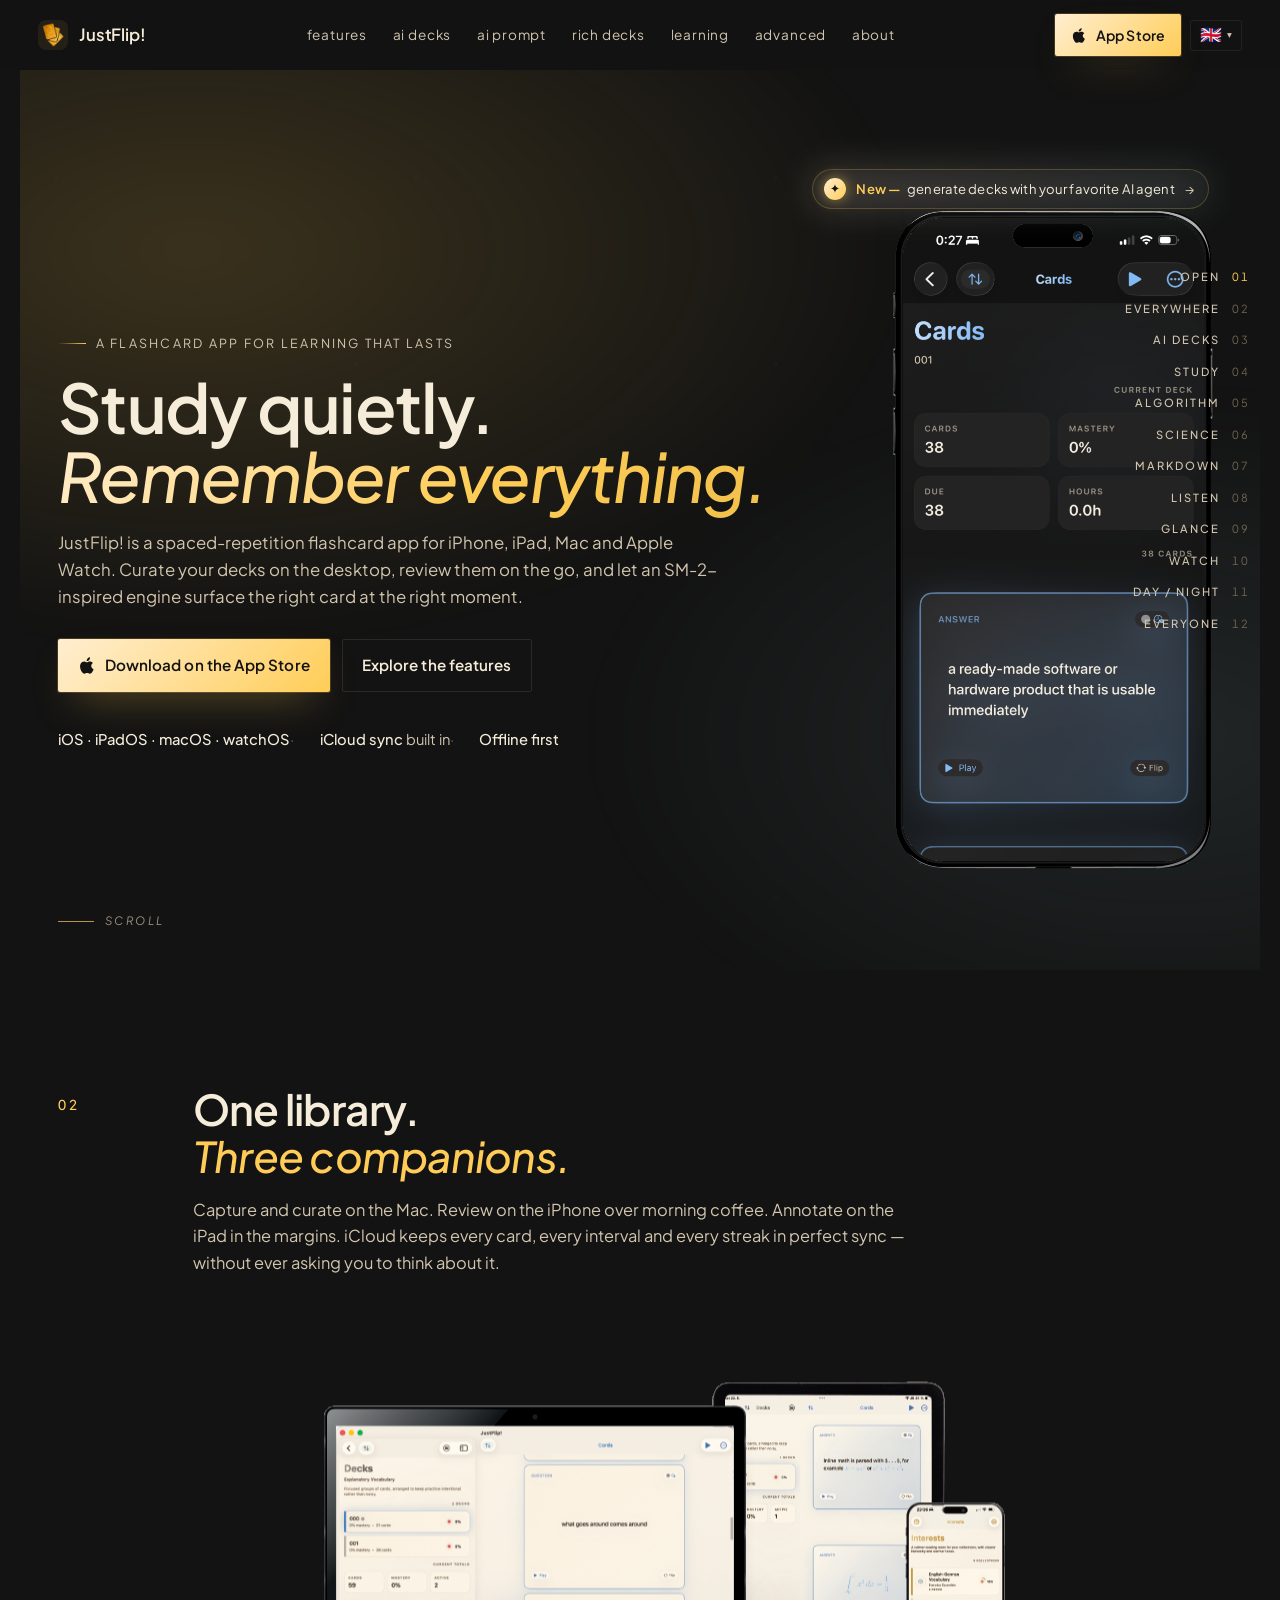
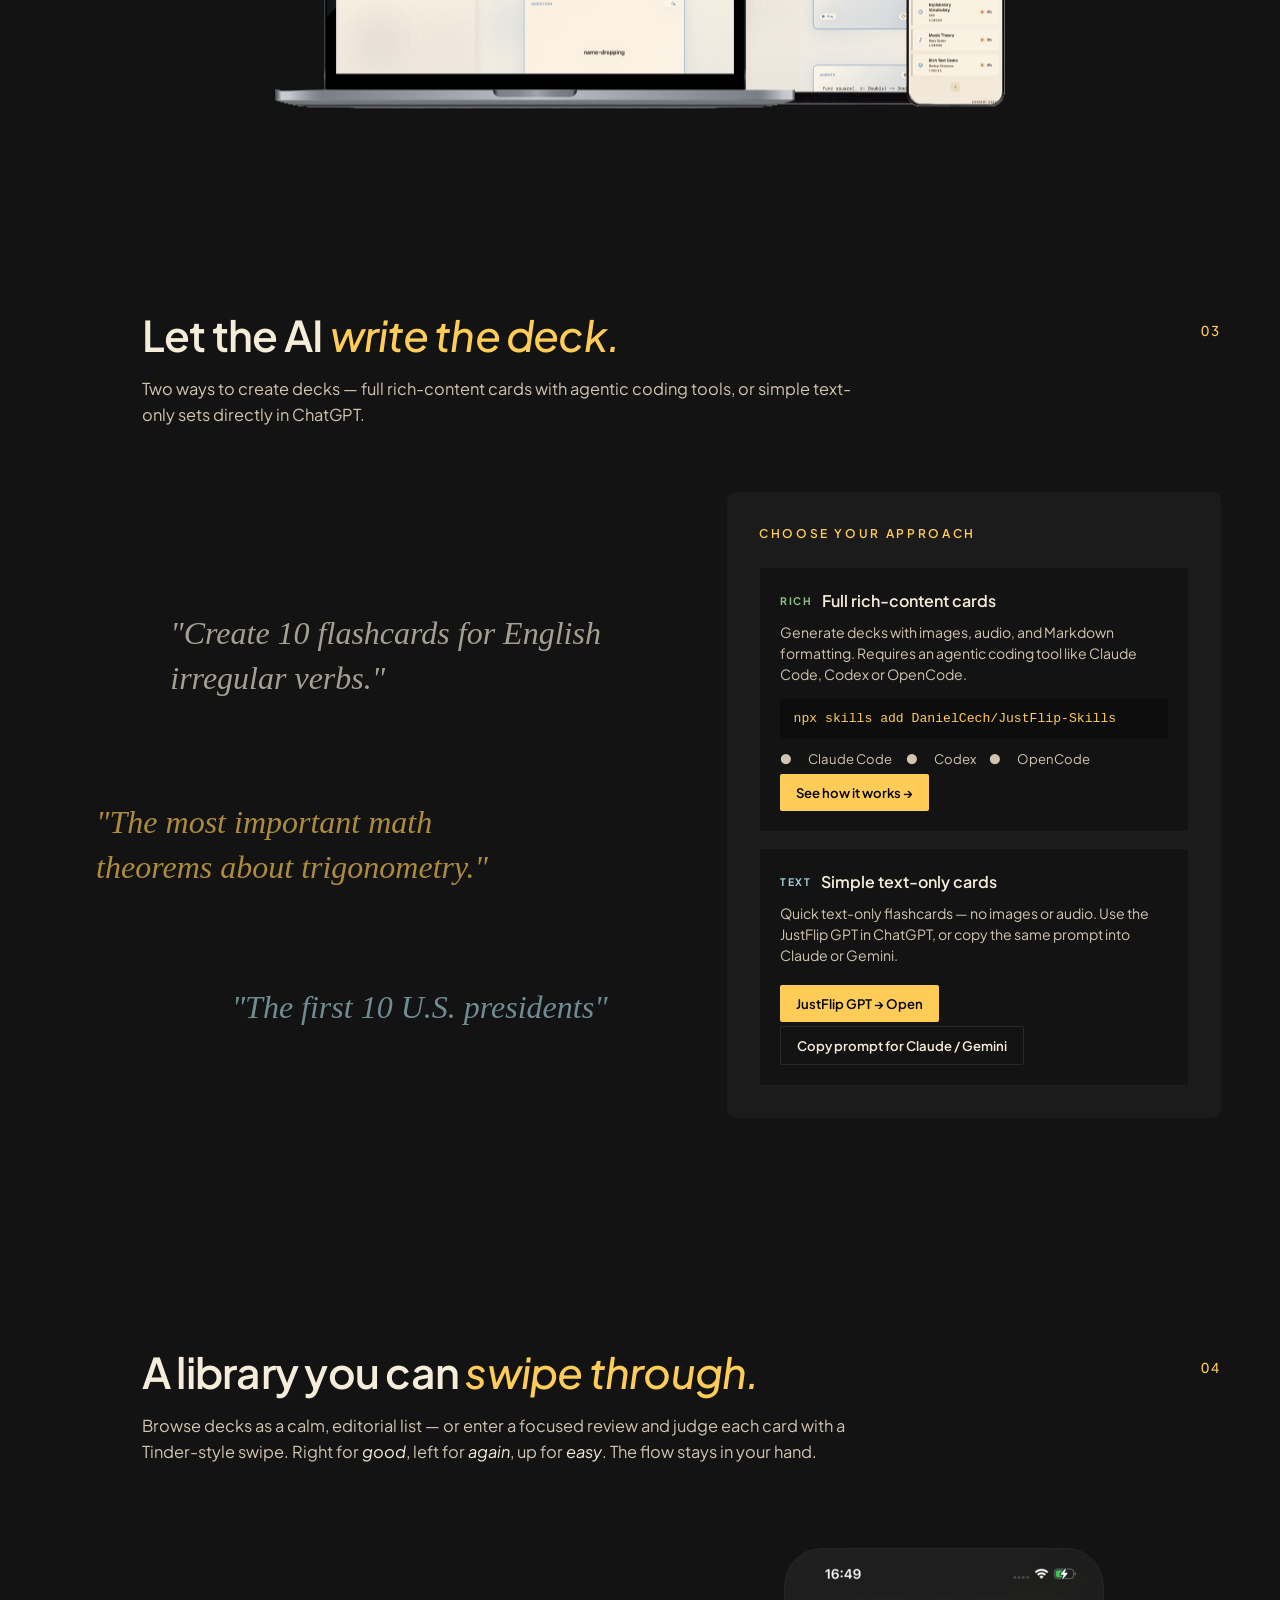
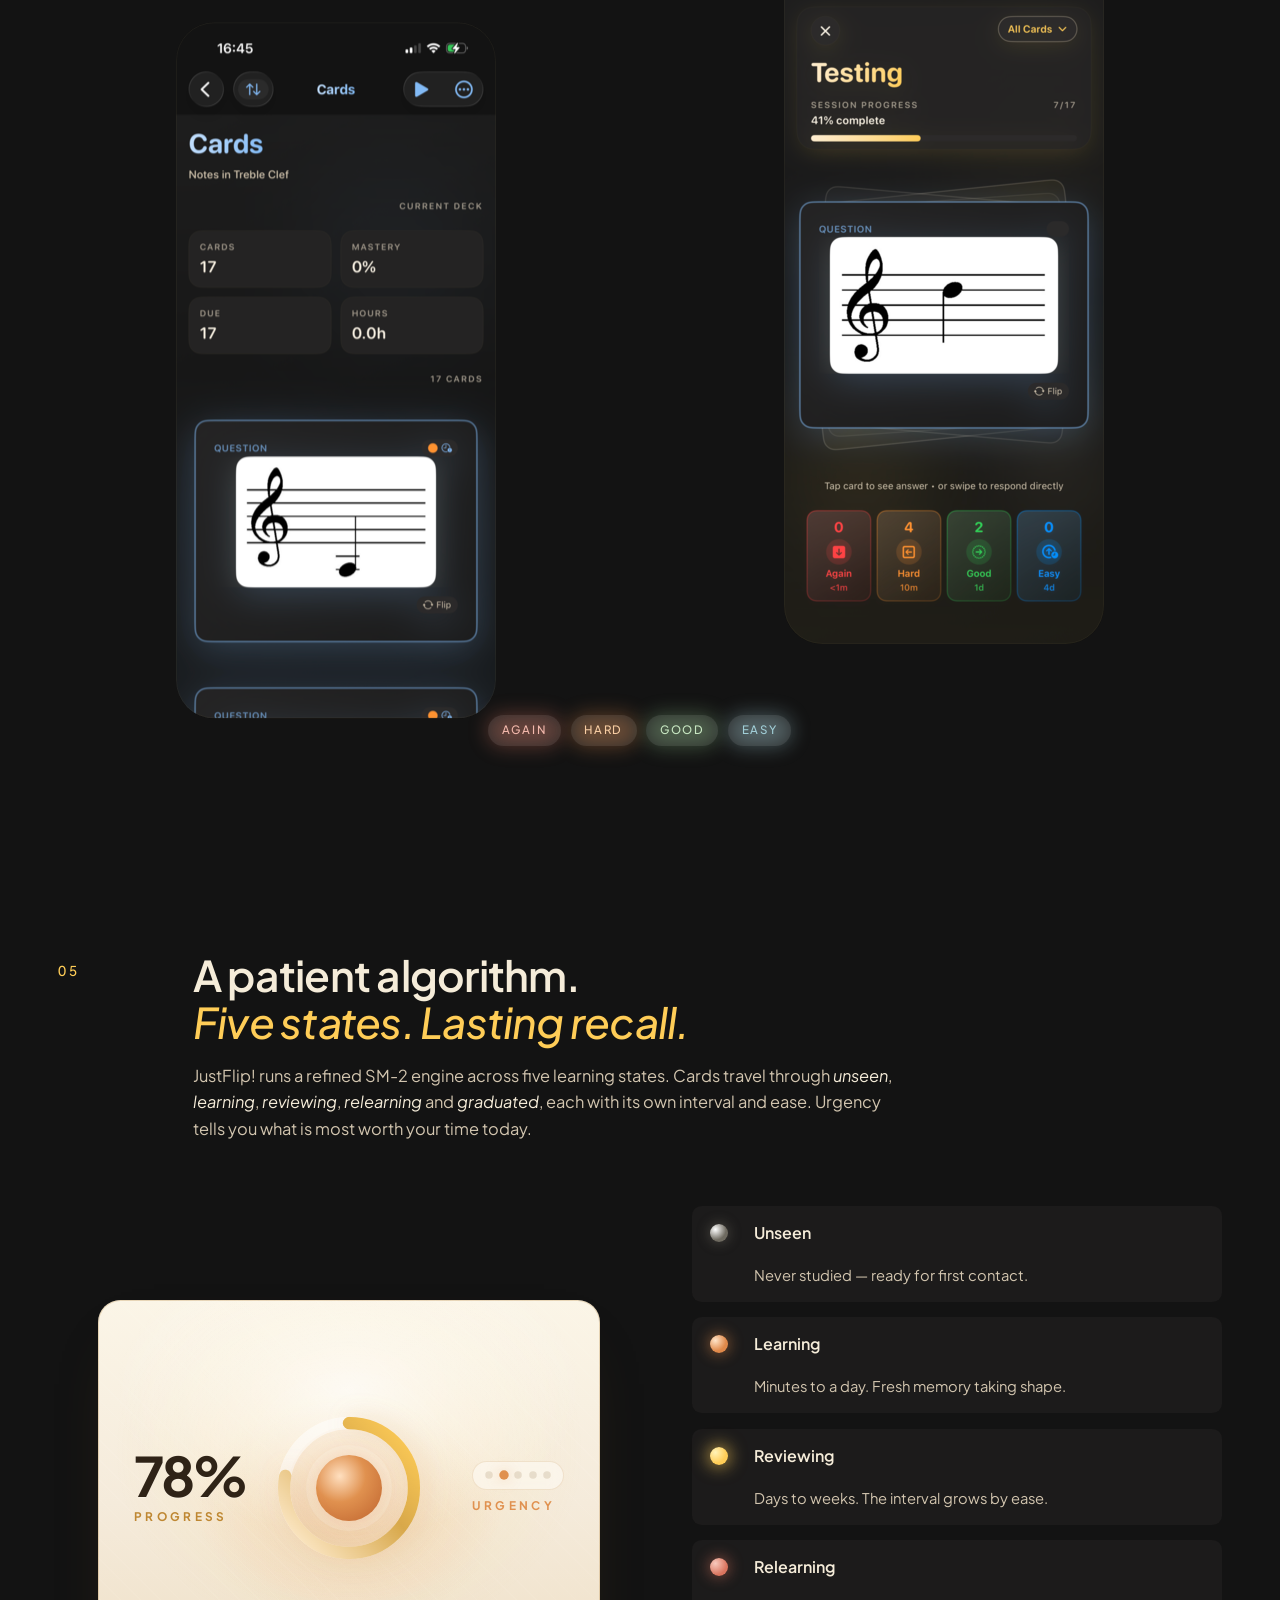
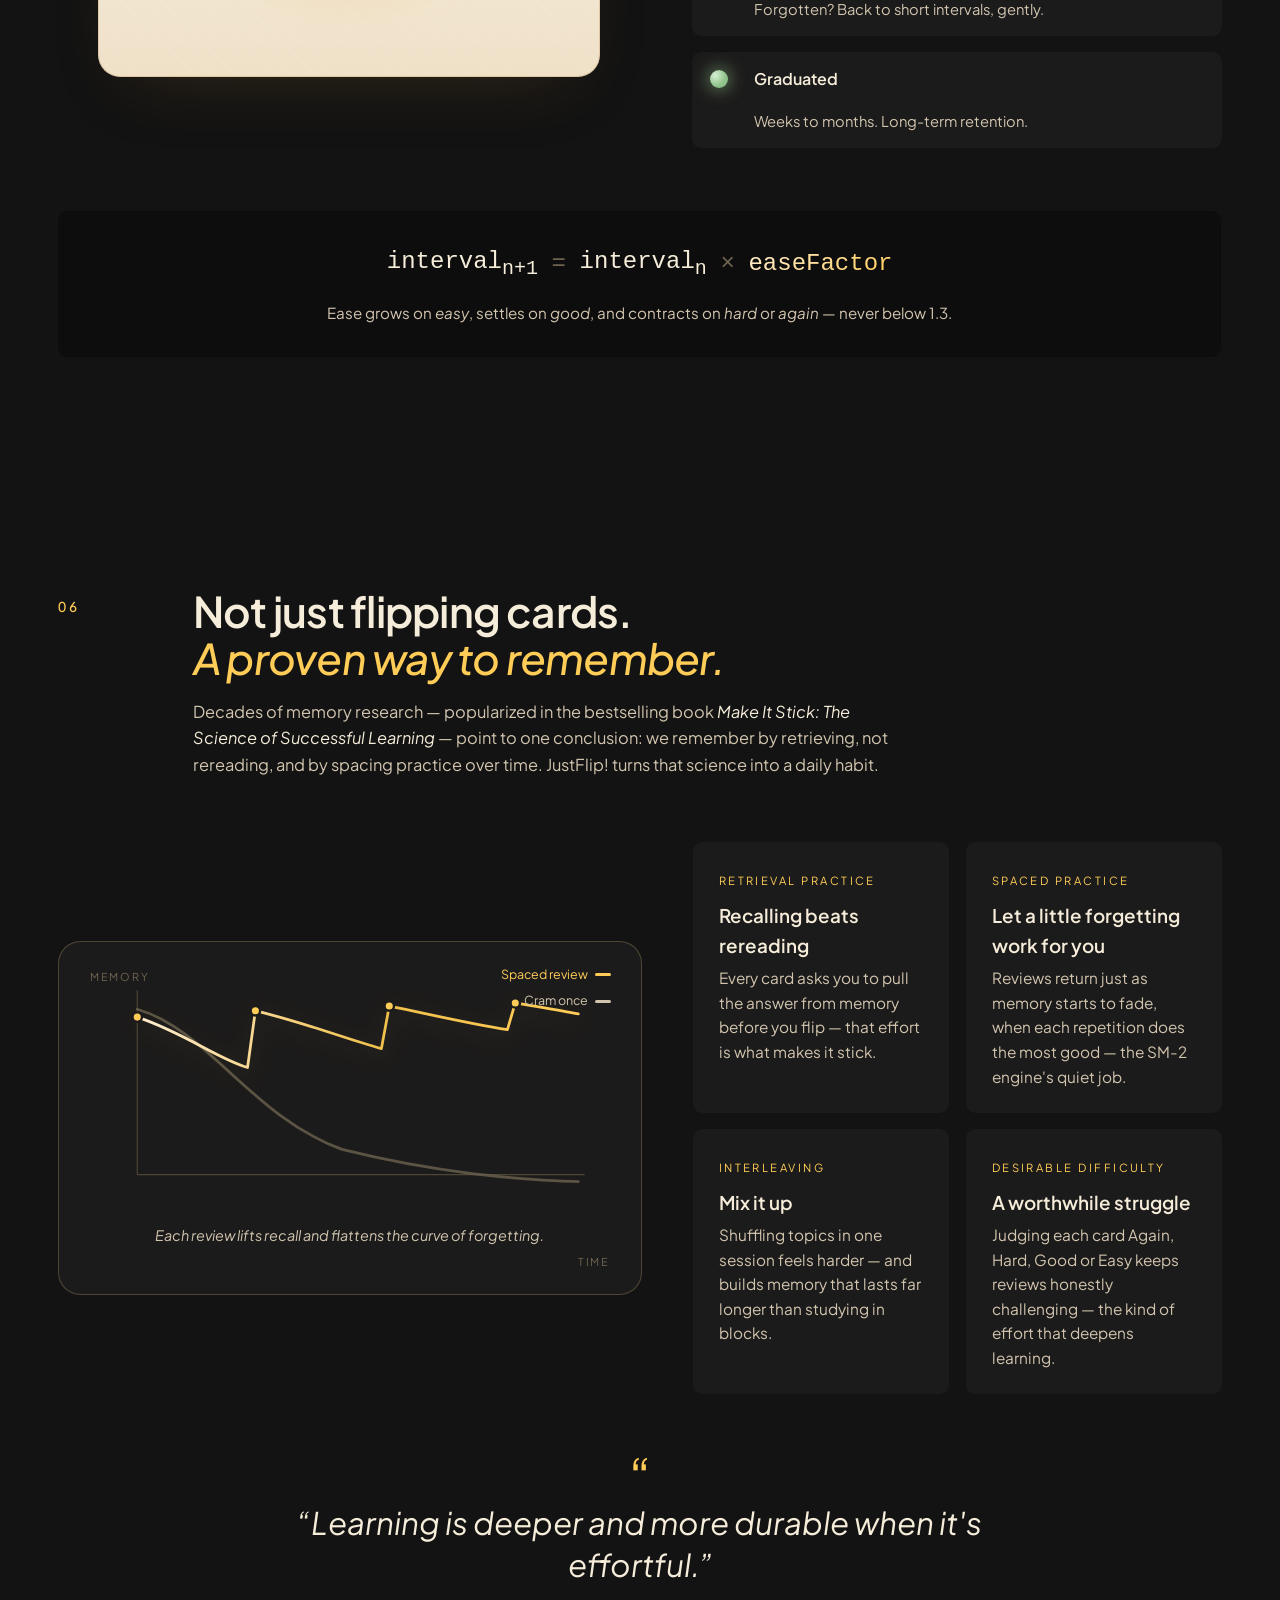
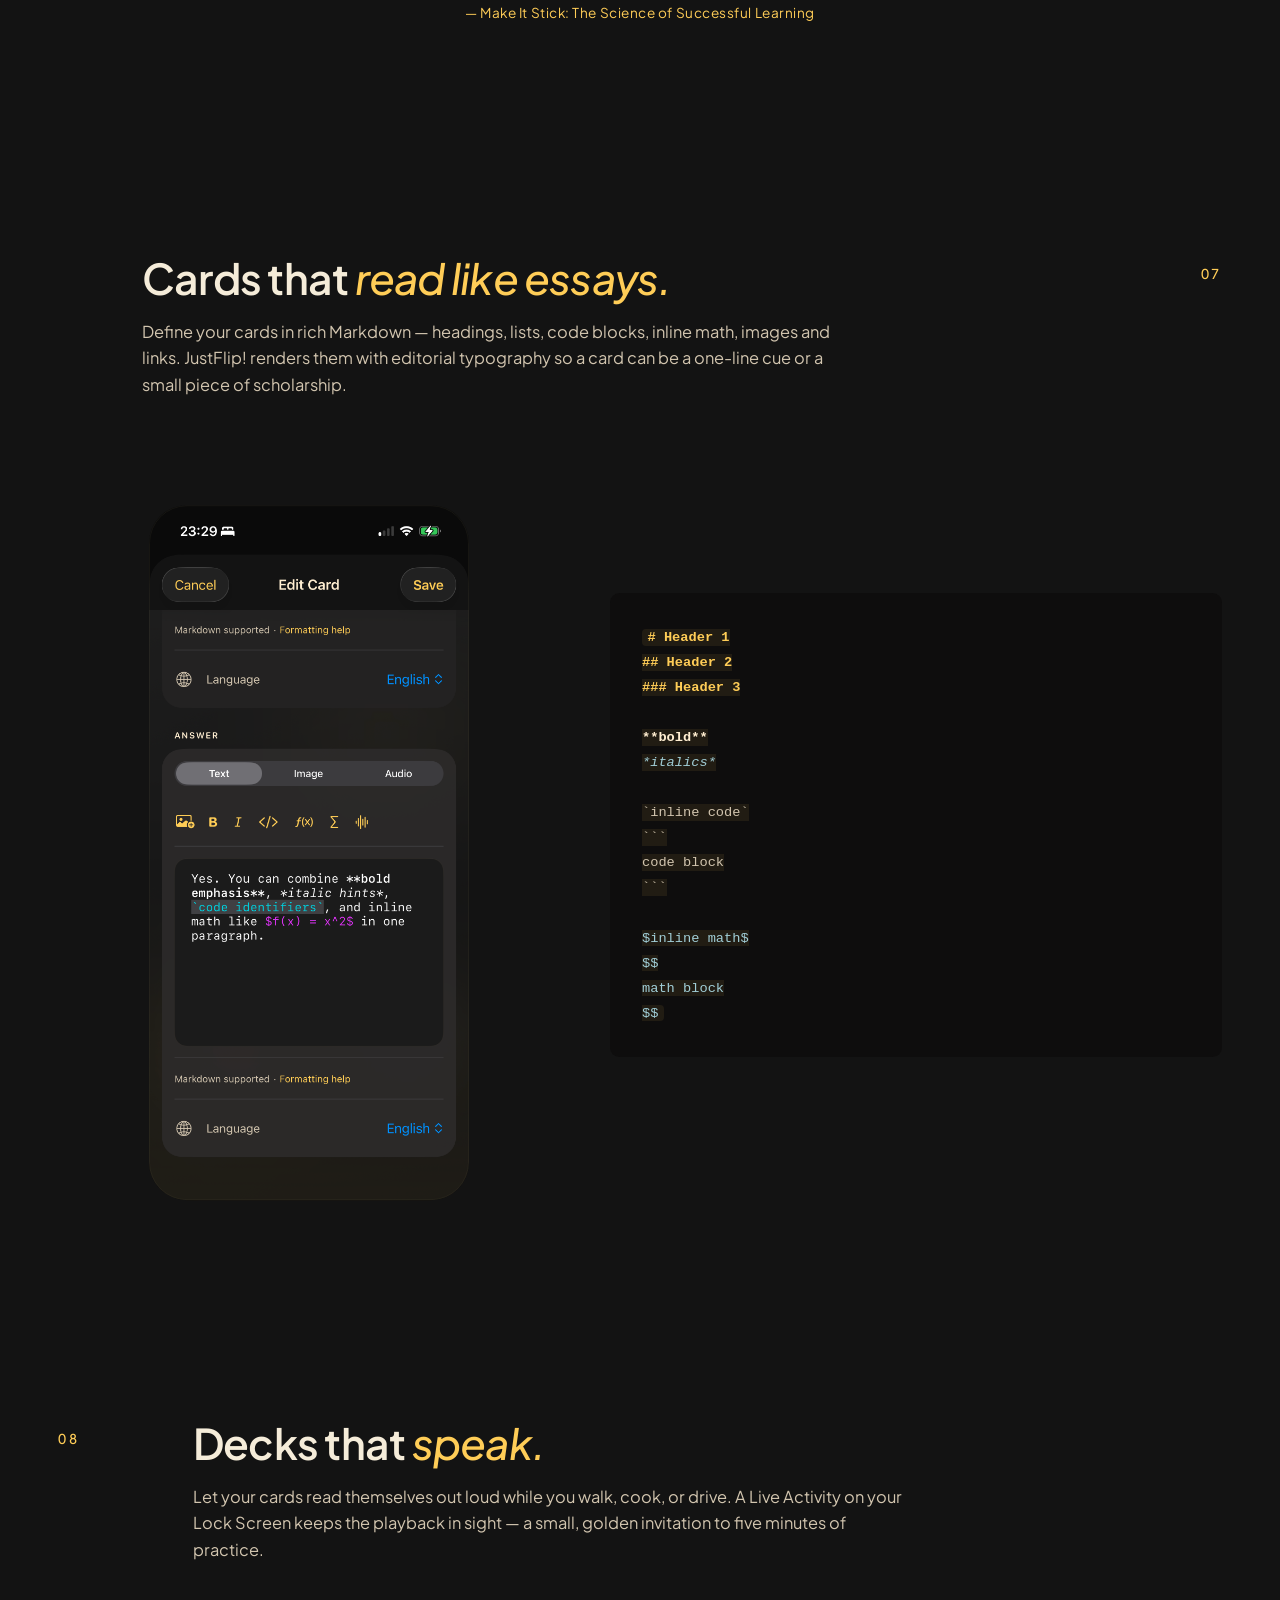
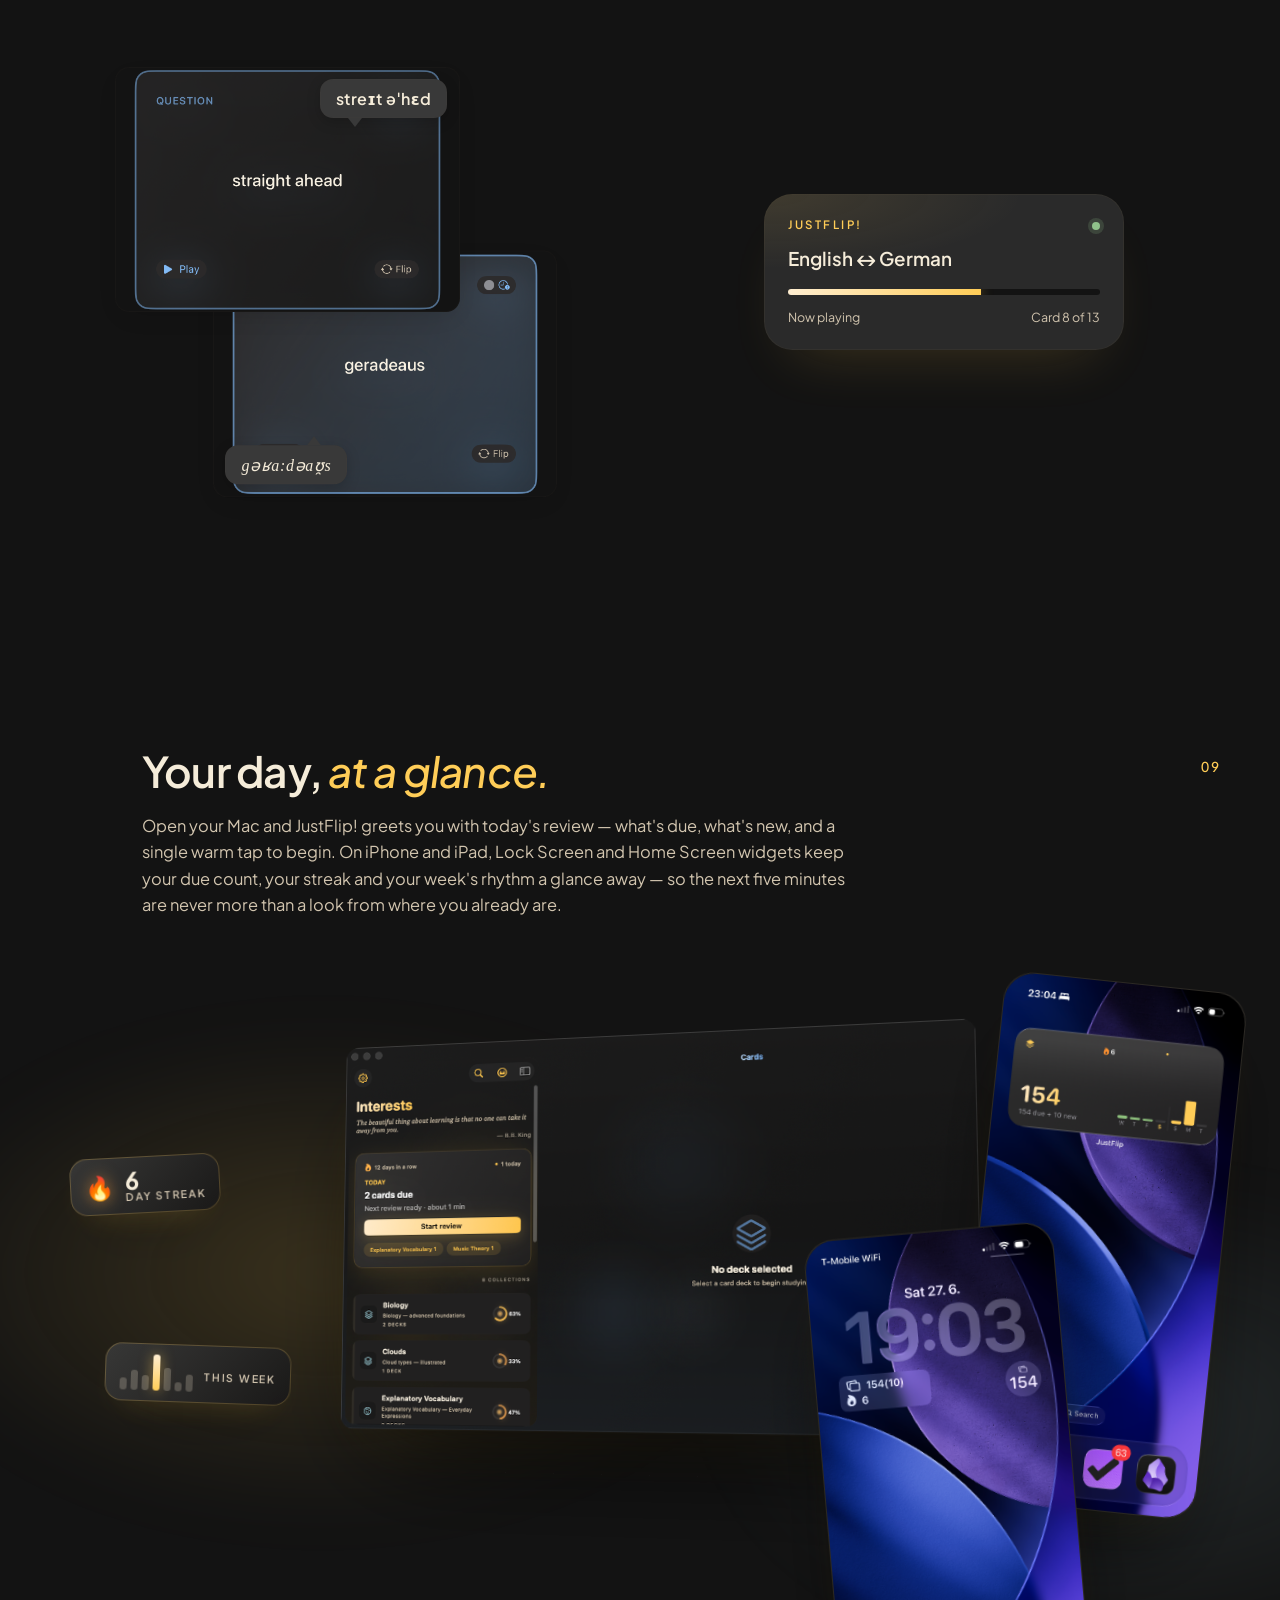
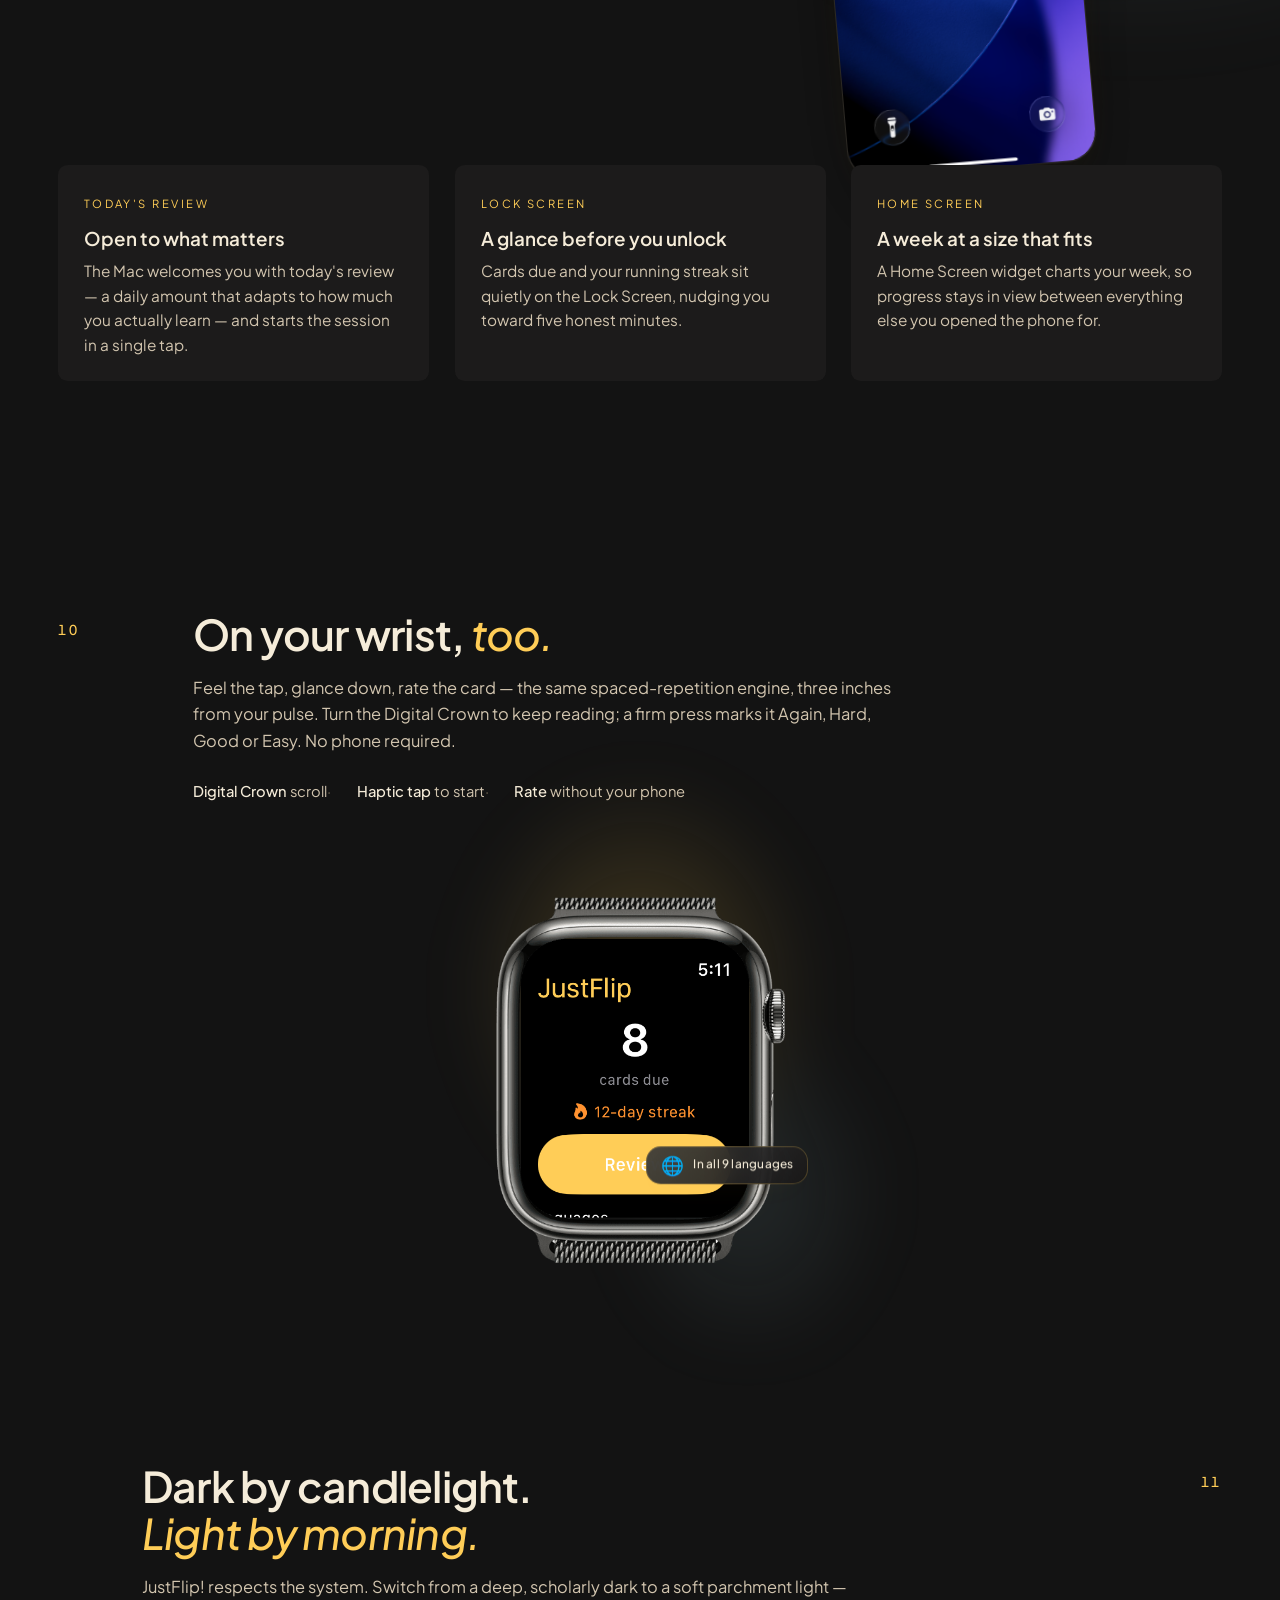
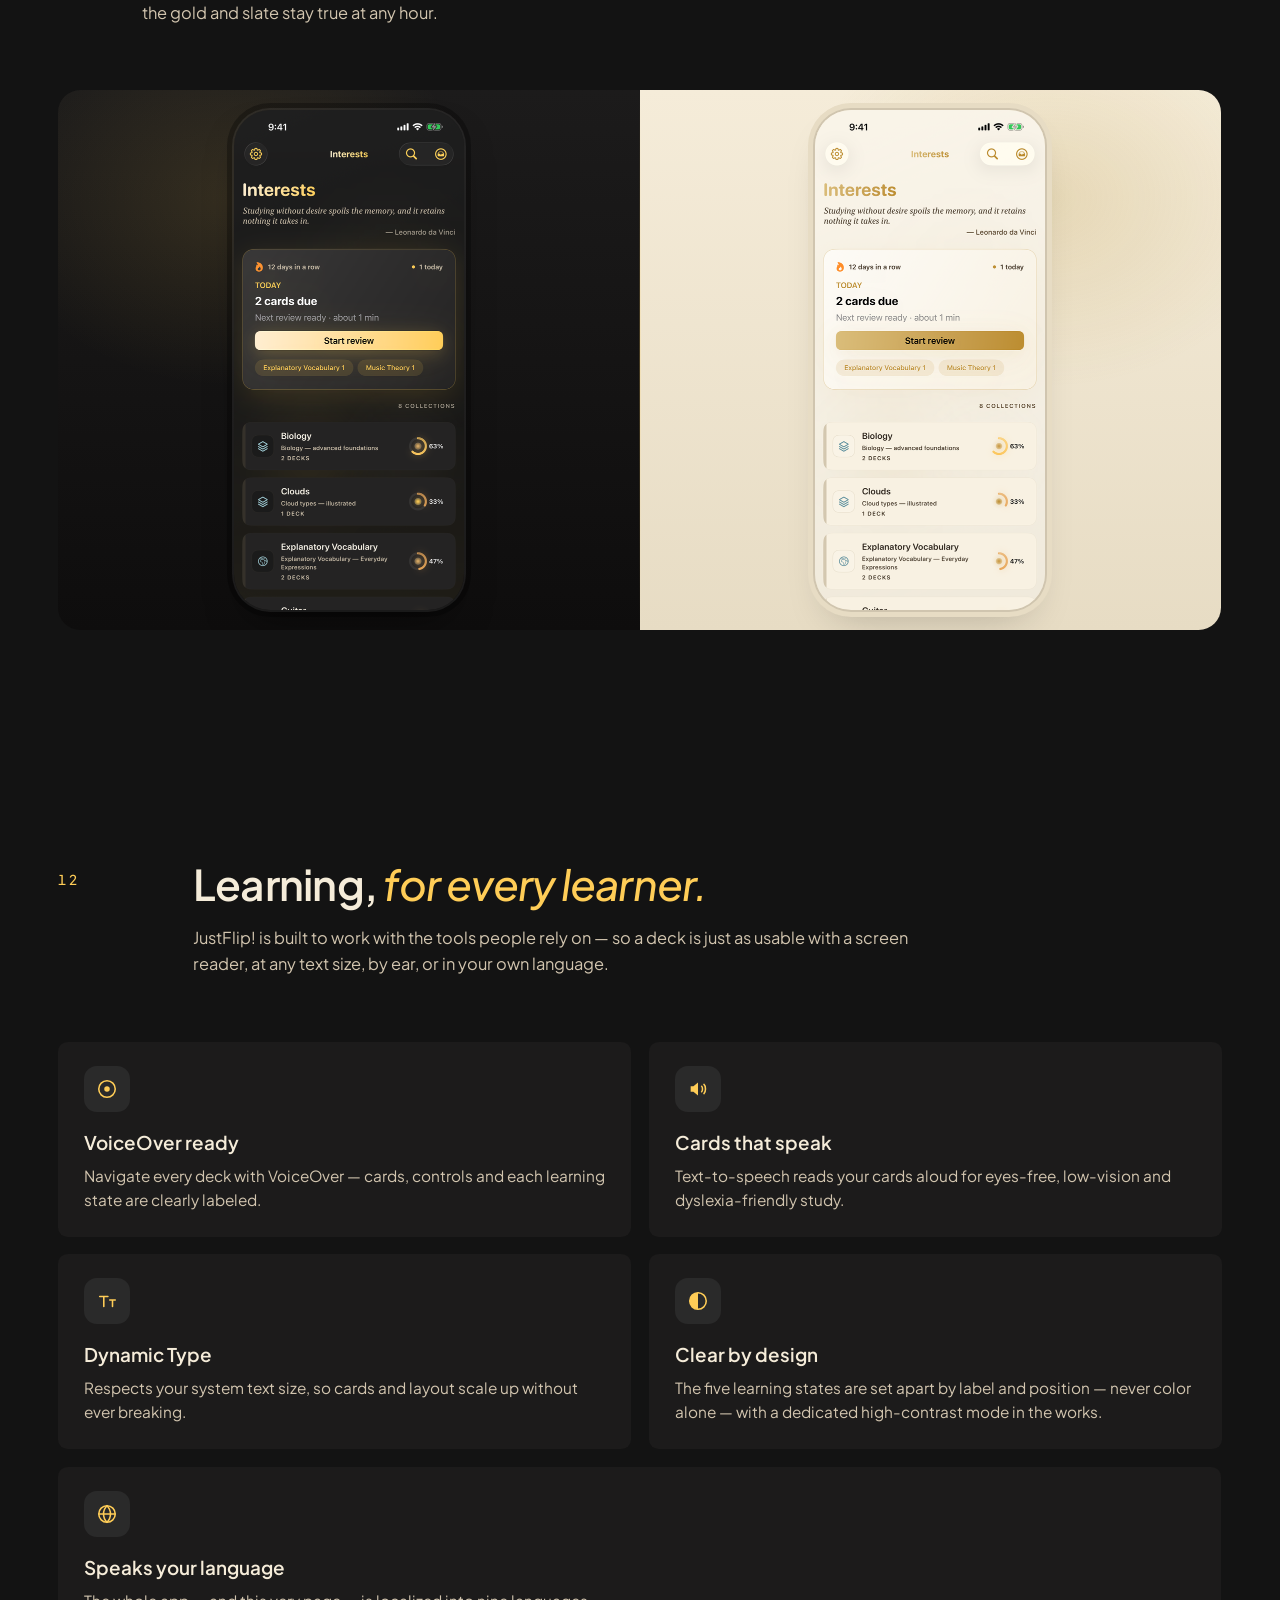
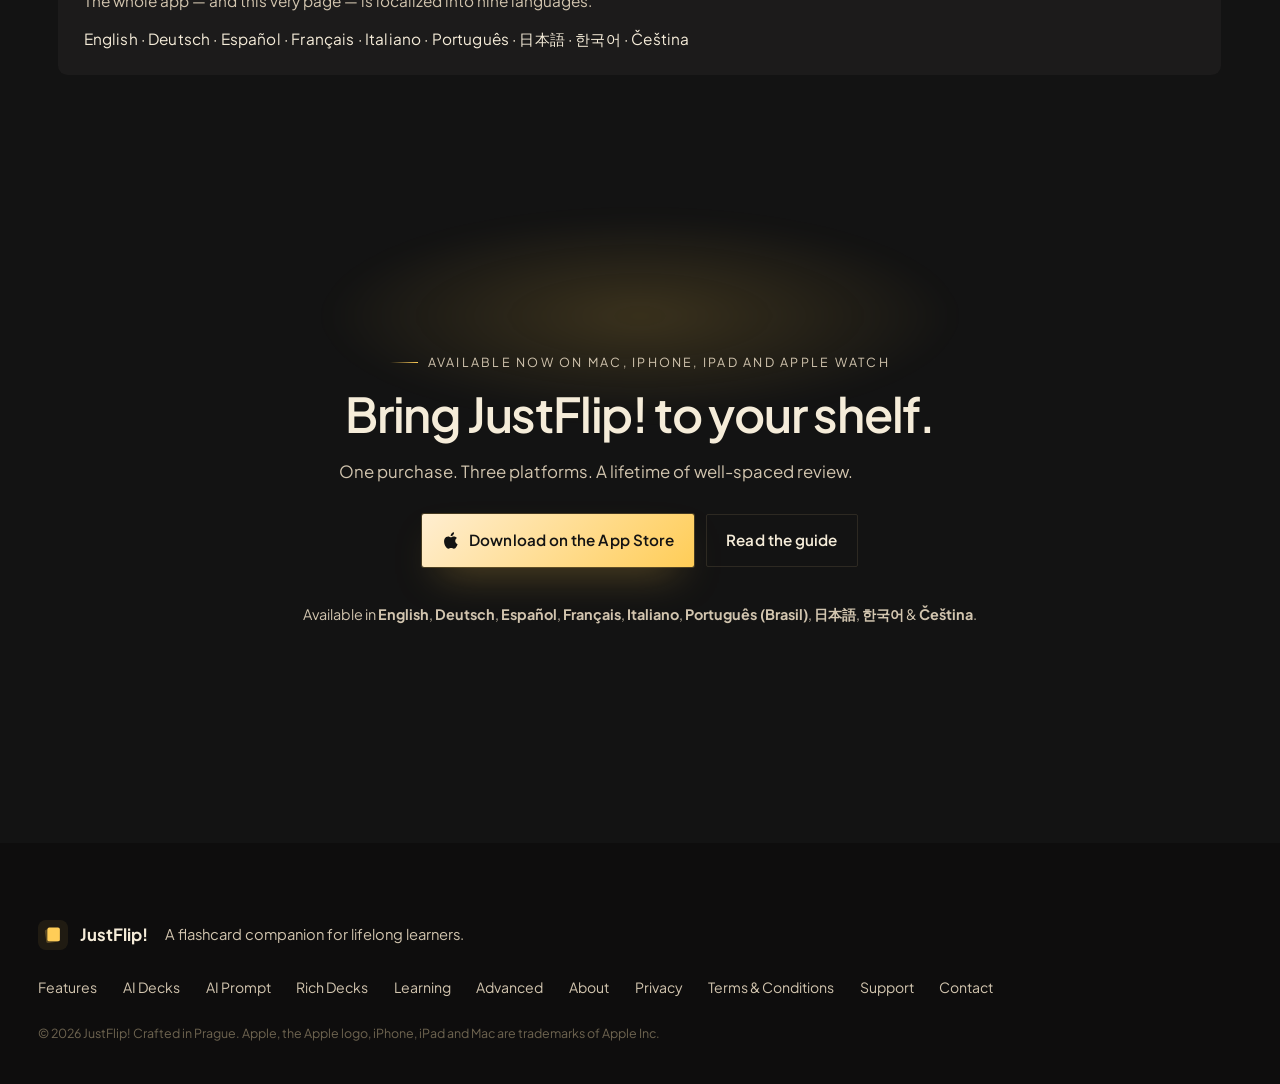
==== index.html @ 79e5a209 "feat: web updates" ====
<!doctype html>
<html lang="en">
<head>
  <meta name="google-site-verification" content="StFJ-_rwSXfxbgwo-p9DbzjoK7FM-88Bj7vZm-XTdhw" />
  <meta charset="utf-8" />
  <meta name="viewport" content="width=device-width, initial-scale=1, viewport-fit=cover" />
  <meta name="theme-color" content="#131313" />

  <link rel="icon" type="image/svg+xml" href="/favicon.svg">
  <link rel="icon" type="image/png" sizes="96x96" href="/favicon-96x96.png">
  <link rel="icon" type="image/x-icon" href="/favicon.ico">
  <link rel="apple-touch-icon" href="/apple-touch-icon.png">
  <link rel="manifest" href="/site.webmanifest">

  <title data-i18n="meta.title">JustFlip! — Spaced-repetition flashcards. Study quietly.</title>
  <meta name="description" content="JustFlip! is a flashcard learning app for iPhone, iPad and Mac. Spaced repetition, Tinder-style review, rich markdown cards and spoken decks with a Lock Screen Live Activity — synced across every device through iCloud." data-i18n-attr="content" data-i18n-content="meta.description" />

  <link rel="preconnect" href="https://fonts.googleapis.com">
  <link rel="preconnect" href="https://fonts.gstatic.com" crossorigin>
  <link href="https://fonts.googleapis.com/css2?family=Plus+Jakarta+Sans:ital,wght@0,300;0,400;0,500;0,600;0,700;1,400&display=swap" rel="stylesheet">

  <link rel="stylesheet" href="css/styles.css" />
</head>
<body>

  <!-- Sticky header / nav -->
  <header class="nav" id="nav">
    <a class="nav__brand" href="#top" aria-label="JustFlip! — home">
      <span class="nav__mark" aria-hidden="true">
        <img src="images/Icon.png" alt="" width="26" height="26">
      </span>
      <span class="nav__name">JustFlip!</span>
    </a>

    <nav class="nav__links" aria-label="Primary">
      <a href="#devices" data-i18n="nav.features">Features</a>
      <a href="#ai" data-i18n="nav.aiDecks">AI Decks</a>
      <a href="ai-prompt.html" data-i18n="nav.aiPrompt">AI Prompt</a>
      <a href="ai-skill.html" data-i18n="nav.richDecks">Rich Decks</a>
      <a href="learning.html" data-i18n="nav.learning">Learning</a>
      <a href="advanced.html" data-i18n="nav.advanced">Advanced</a>
      <a href="about.html" data-i18n="nav.about">About</a>
    </nav>

    <div class="nav__actions">
      <a class="btn btn--primary nav__cta" href="https://apps.apple.com/cz/app/justflip-flashcards-learning/id6770141421?mt=12" target="_blank" rel="noopener" aria-label="App Store" data-i18n-attr="aria-label" data-i18n-aria-label="nav.appStore">
        <svg viewBox="0 0 24 24" width="16" height="16" aria-hidden="true"><path fill="currentColor" d="M17.6 13.3c0-2.7 2.2-4 2.3-4-1.3-1.8-3.3-2.1-4-2.1-1.7-.2-3.3 1-4.1 1-.9 0-2.2-1-3.6-1-1.8 0-3.6 1.1-4.5 2.7-1.9 3.4-.5 8.4 1.4 11.1.9 1.3 2 2.8 3.5 2.7 1.4-.1 1.9-.9 3.6-.9s2.1.9 3.6.9c1.5 0 2.5-1.3 3.4-2.7.7-1 1.3-2.2 1.6-3.4-1.5-.6-3.2-2.3-3.2-4.3zM14.9 5.2c.8-.9 1.3-2.2 1.1-3.5-1.1.1-2.4.7-3.2 1.6-.7.8-1.4 2.1-1.2 3.4 1.2.1 2.5-.6 3.3-1.5z"/></svg>
        <span data-i18n="nav.appStore">App Store</span>
      </a>
    </div>
  </header>

  <!-- Section indicator rail -->
  <aside class="rail" aria-hidden="true">
    <ol>
      <li data-target="hero"><em data-i18n="rail.open">Open</em><span>01</span></li>
      <li data-target="devices"><em data-i18n="rail.everywhere">Everywhere</em><span>02</span></li>
      <li data-target="ai"><em data-i18n="rail.aiDecks">AI Decks</em><span>03</span></li>
      <li data-target="study"><em data-i18n="rail.study">Study</em><span>04</span></li>
      <li data-target="algorithm"><em data-i18n="rail.algorithm">Algorithm</em><span>05</span></li>
      <li data-target="science"><em data-i18n="rail.science">Science</em><span>06</span></li>
      <li data-target="markdown"><em data-i18n="rail.markdown">Markdown</em><span>07</span></li>
      <li data-target="audio"><em data-i18n="rail.listen">Listen</em><span>08</span></li>
      <li data-target="glance"><em data-i18n="rail.glance">Glance</em><span>09</span></li>
      <li data-target="watch"><em data-i18n="rail.watch">Watch</em><span>10</span></li>
      <li data-target="theme"><em data-i18n="rail.dayNight">Day / Night</em><span>11</span></li>
      <li data-target="access"><em data-i18n="rail.access">Everyone</em><span>12</span></li>
    </ol>
  </aside>

  <main id="top">

    <!-- Hero -->
    <section class="hero" id="hero" data-section>
      <div class="hero__bg" aria-hidden="true">
        <div class="hero__beam"></div>
        <div class="hero__grain"></div>
      </div>

      <div class="hero__inner">
        <p class="eyebrow" data-i18n="hero.eyebrow">A flashcard app for learning that lasts</p>
        <h1 class="display" data-i18n="hero.title">
          Study quietly.<br/>
          <em>Remember everything.</em>
        </h1>
        <p class="lede" data-i18n="hero.lede">
          JustFlip! is a spaced-repetition flashcard app for iPhone, iPad, Mac and Apple Watch.
          Curate your decks on the desktop, review them on the go, and let an
          SM-2-inspired engine surface the right card at the right moment.
        </p>

        <div class="hero__actions">
          <a class="btn btn--primary" href="https://apps.apple.com/cz/app/justflip-flashcards-learning/id6770141421?mt=12" target="_blank" rel="noopener">
            <svg viewBox="0 0 24 24" width="18" height="18" aria-hidden="true"><path fill="currentColor" d="M17.6 13.3c0-2.7 2.2-4 2.3-4-1.3-1.8-3.3-2.1-4-2.1-1.7-.2-3.3 1-4.1 1-.9 0-2.2-1-3.6-1-1.8 0-3.6 1.1-4.5 2.7-1.9 3.4-.5 8.4 1.4 11.1.9 1.3 2 2.8 3.5 2.7 1.4-.1 1.9-.9 3.6-.9s2.1.9 3.6.9c1.5 0 2.5-1.3 3.4-2.7.7-1 1.3-2.2 1.6-3.4-1.5-.6-3.2-2.3-3.2-4.3zM14.9 5.2c.8-.9 1.3-2.2 1.1-3.5-1.1.1-2.4.7-3.2 1.6-.7.8-1.4 2.1-1.2 3.4 1.2.1 2.5-.6 3.3-1.5z"/></svg>
            <span data-i18n="hero.downloadCta">Download on the App Store</span>
          </a>
          <a class="btn btn--ghost" href="#features" data-i18n="hero.exploreCta">Explore the features</a>
        </div>

        <ul class="hero__meta">
          <li data-i18n="hero.metaPlatforms"><strong>iOS · iPadOS · macOS · watchOS</strong></li>
          <li data-i18n="hero.metaSync"><strong>iCloud sync</strong> built in</li>
          <li data-i18n="hero.metaOffline"><strong>Offline first</strong></li>
        </ul>
      </div>
      <div class="hero__visual">
        <img src="images/phone.png" alt="JustFlip! app screenshot on iPhone">
      </div>

      <a class="float-pill" href="#ai" aria-label="Jump to AI deck generation" data-i18n-attr="aria-label" data-i18n-aria-label="ai.jumpAria">
        <span class="float-pill__spark" aria-hidden="true">✦</span>
        <span class="float-pill__text" data-i18n="hero.floatPillText">
          <em>New —</em> generate decks with your favorite AI agent
        </span>
        <span class="float-pill__arrow" aria-hidden="true">→</span>
      </a>

      <div class="hero__scroll" aria-hidden="true">
        <span></span>
        <em data-i18n="hero.scroll">Scroll</em>
      </div>
    </section>

    <!-- Devices -->
    <section class="section section--devices" id="devices" data-section>
      <header class="section__head">
        <span class="section__number">02</span>
        <div>
          <h2 class="headline" data-i18n="devices.title">One library.<br/><em>Three companions.</em></h2>
          <p class="kicker" data-i18n="devices.kicker">
            Capture and curate on the Mac. Review on the iPhone over morning coffee.
            Annotate on the iPad in the margins. iCloud keeps every card, every interval
            and every streak in perfect sync — without ever asking you to think about it.
          </p>
        </div>
      </header>

      <div class="devices">
        <img class="devices__stage" src="images/trio.png" alt="iPhone, iPad and Mac with synced decks" data-parallax="0.05">
      </div>
    </section>

    <!-- AI Flashcards Creation -->
    <section class="section section--ai" id="ai" data-section>
      <header class="section__head section__head--right">
        <span class="section__number">03</span>
        <div>
          <h2 class="headline" data-i18n="ai.title">Let the AI <em>write the deck.</em></h2>
          <p class="kicker" data-i18n="ai.kicker">
            Two ways to create decks — full rich-content cards with agentic coding
            tools, or simple text-only sets directly in ChatGPT.
          </p>
        </div>
      </header>

      <div class="ai">
        <div class="ai__quotes" role="img" data-i18n-attr="aria-label" data-i18n-aria-label="ai.terminalAria" aria-label="Terminal demo of generating a flashcard deck with an AI agent">
          <div class="ai__quote ai__quote--1" data-parallax="0.04">
            <span class="ai__quote-text" data-i18n="ai.quote1">"Create 10 flashcards for English irregular verbs."</span>
          </div>
          <div class="ai__quote ai__quote--2" data-parallax="-0.03">
            <span class="ai__quote-text" data-i18n="ai.quote2">"The most important math theorems about trigonometry."</span>
          </div>
          <div class="ai__quote ai__quote--3" data-parallax="0.05">
            <span class="ai__quote-text" data-i18n="ai.quote3">"The first 10 U.S. presidents"</span>
          </div>
        </div>

        <aside class="ai__panel">
          <h3 class="ai__panel-title" data-i18n="ai.panelTitle">Choose your approach</h3>
          <div class="ai__options">

            <div class="ai__option">
              <div class="ai__option-head">
                <span class="ai__option-badge" style="--c: #8fc28a">Rich</span>
                <h4 data-i18n="ai.richTitle">Full rich-content cards</h4>
              </div>
              <p data-i18n="ai.richDesc">
                Generate decks with images, audio, and Markdown formatting.
                Requires an agentic coding tool like Claude Code, Codex or OpenCode.
              </p>
              <div class="ai__option-code">npx skills add DanielCech/JustFlip-Skills</div>
              <div class="ai__option-tools">
                <span style="--c: #ffcd57">●</span> Claude Code
                <span style="--c: #a1ced7">●</span> Codex
                <span style="--c: #8fc28a">●</span> OpenCode
              </div>
              <a class="ai__option-link" href="ai-skill.html" data-i18n="ai.richGuideLabel">
                See how it works →
              </a>
            </div>

            <div class="ai__option ai__option--alt">
              <div class="ai__option-head">
                <span class="ai__option-badge" style="--c: #a1ced7">Text</span>
                <h4 data-i18n="ai.textTitle">Simple text-only cards</h4>
              </div>
              <p data-i18n="ai.textDesc">
                Quick text-only flashcards — no images or audio.
                Use the JustFlip GPT in ChatGPT, or copy the same prompt into Claude or Gemini.
              </p>
              <a class="ai__option-link"
                 href="https://chatgpt.com/share/6a1d5c7a-6de8-83eb-9ad0-21d6397b4e34"
                 target="_blank"
                 data-i18n="ai.chatgptLabel">
                JustFlip GPT → Open
              </a>
              <a class="ai__option-link ai__option-link--ghost"
                 href="ai-prompt.html"
                 data-i18n="ai.promptLabel">
                Copy prompt for Claude / Gemini
              </a>
            </div>

          </div>
        </aside>
      </div>
    </section>

    <!-- Study -->
    <section class="section section--study" id="study" data-section>
      <header class="section__head section__head--right">
        <span class="section__number">04</span>
        <div>
          <h2 class="headline" data-i18n="study.title">A library you can <em>swipe through.</em></h2>
          <p class="kicker" data-i18n="study.kicker">
            Browse decks as a calm, editorial list — or enter a focused review and
            judge each card with a Tinder-style swipe. Right for <em>good</em>,
            left for <em>again</em>, up for <em>easy</em>. The flow stays in your hand.
          </p>
        </div>
      </header>

      <div class="duo">
        <figure class="duo__a phone-frame" data-parallax="0.08">
          <img class="phone-frame__shot" src="images/listing.png" alt="Card list screen" width="1206" height="2622" loading="lazy">
        </figure>
        <figure class="duo__b phone-frame phone-frame--tilt" data-parallax="-0.06">
          <img class="phone-frame__shot" src="images/testing.png" alt="Swipe-to-review screen" width="1206" height="2622" loading="lazy">
        </figure>

        <div class="duo__chips" aria-hidden="true">
          <span class="chip chip--again" data-i18n="study.chipAgain">Again</span>
          <span class="chip chip--hard" data-i18n="study.chipHard">Hard</span>
          <span class="chip chip--good" data-i18n="study.chipGood">Good</span>
          <span class="chip chip--easy" data-i18n="study.chipEasy">Easy</span>
        </div>
      </div>
    </section>

    <!-- Algorithm / Stats -->
    <section class="section section--algorithm" id="algorithm" data-section>
      <header class="section__head">
        <span class="section__number">05</span>
        <div>
          <h2 class="headline" data-i18n="algorithm.title">A patient algorithm.<br/><em>Five states. Lasting recall.</em></h2>
          <p class="kicker" data-i18n="algorithm.kicker">
            JustFlip! runs a refined SM-2 engine across five learning states.
            Cards travel through <em>unseen</em>, <em>learning</em>, <em>reviewing</em>,
            <em>relearning</em> and <em>graduated</em>, each with its own interval and ease.
            Urgency tells you what is most worth your time today.
          </p>
        </div>
      </header>

      <div class="algo">
        <figure class="algo__stats algo__visual placeholder" data-parallax="0.04" aria-label="Animated progress and urgency dashboard" data-i18n-attr="aria-label" data-i18n-aria-label="algorithm.statsLabel">
          <div class="algo__dashboard" data-algo-dashboard data-progress-target="78" data-progress-duration="1400" data-urgency-cycle="2400">
            <div class="algo__metric algo__metric--progress" aria-hidden="true">
              <span class="algo__metric-value" data-algo-progress-value>0%</span>
              <span class="algo__metric-label" data-i18n="algorithm.progressLabel">Progress</span>
            </div>

            <div class="algo__ring" aria-hidden="true">
              <svg class="algo__ring-svg" viewBox="0 0 220 220" role="presentation">
                <defs>
                  <linearGradient id="algo-ring-gradient" x1="36" y1="28" x2="184" y2="192" gradientUnits="userSpaceOnUse">
                    <stop offset="0%" stop-color="#ffedd1" />
                    <stop offset="58%" stop-color="#d8a84a" />
                    <stop offset="100%" stop-color="#ffcd57" />
                  </linearGradient>
                </defs>
                <circle class="algo__ring-track" cx="110" cy="110" r="84" />
                <circle class="algo__ring-progress" cx="110" cy="110" r="84" stroke="url(#algo-ring-gradient)" />
              </svg>
              <span class="algo__orb"></span>
            </div>

            <div class="algo__metric algo__metric--urgency" aria-hidden="true">
              <div class="algo__urgency" data-algo-urgency>
                <span class="algo__urgency-dot"></span>
                <span class="algo__urgency-dot"></span>
                <span class="algo__urgency-dot"></span>
                <span class="algo__urgency-dot"></span>
                <span class="algo__urgency-dot"></span>
              </div>
              <span class="algo__metric-label algo__metric-label--warm" data-i18n="algorithm.urgencyLabel">Urgency</span>
            </div>
          </div>
        </figure>

        <ol class="algo__flow">
          <li><span class="orb orb--unseen"></span><strong data-i18n="algorithm.unseen">Unseen</strong><em data-i18n="algorithm.unseenDesc">Never studied — ready for first contact.</em></li>
          <li><span class="orb orb--learning"></span><strong data-i18n="algorithm.learning">Learning</strong><em data-i18n="algorithm.learningDesc">Minutes to a day. Fresh memory taking shape.</em></li>
          <li><span class="orb orb--reviewing"></span><strong data-i18n="algorithm.reviewing">Reviewing</strong><em data-i18n="algorithm.reviewingDesc">Days to weeks. The interval grows by ease.</em></li>
          <li><span class="orb orb--relearning"></span><strong data-i18n="algorithm.relearning">Relearning</strong><em data-i18n="algorithm.relearningDesc">Forgotten? Back to short intervals, gently.</em></li>
          <li><span class="orb orb--graduated"></span><strong data-i18n="algorithm.graduated">Graduated</strong><em data-i18n="algorithm.graduatedDesc">Weeks to months. Long-term retention.</em></li>
        </ol>
      </div>

      <div class="algo__formula" aria-label="SM-2 formula">
        <div class="formula">
          <span>interval<sub>n+1</sub></span>
          <span class="formula__op">=</span>
          <span>interval<sub>n</sub></span>
          <span class="formula__op">×</span>
          <span class="formula__ef">easeFactor</span>
        </div>
        <p class="formula__note" data-i18n="algorithm.formulaNote">Ease grows on <em>easy</em>, settles on <em>good</em>, and contracts on <em>hard</em> or <em>again</em> — never below 1.3.</p>
      </div>
    </section>

    <!-- Science / Why it works -->
    <section class="section section--science" id="science" data-section>
      <header class="section__head">
        <span class="section__number">06</span>
        <div>
          <h2 class="headline" data-i18n="science.title">Not just flipping cards.<br/><em>A proven way to remember.</em></h2>
          <p class="kicker" data-i18n="science.kicker">
            Decades of memory research — popularized in the bestselling book
            <em>Make It Stick: The Science of Successful Learning</em> — point to one conclusion: we remember by retrieving,
            not rereading, and by spacing practice over time. JustFlip! turns that science
            into a daily habit.
          </p>
        </div>
      </header>

      <div class="science">
        <figure class="science__chart" aria-label="Chart comparing how memory fades after a single cram versus spaced review" data-i18n-attr="aria-label" data-i18n-aria-label="science.chartLabel">
          <div class="science__legend" aria-hidden="true">
            <span class="science__legend-item science__legend-item--spaced" data-i18n="science.chartSpaced">Spaced review</span>
            <span class="science__legend-item science__legend-item--cram" data-i18n="science.chartCram">Cram once</span>
          </div>
          <svg class="science__svg" viewBox="0 0 660 300" role="presentation" aria-hidden="true">
            <defs>
              <linearGradient id="science-line-gradient" x1="60" y1="0" x2="620" y2="0" gradientUnits="userSpaceOnUse">
                <stop offset="0%" stop-color="#ffedd1" />
                <stop offset="55%" stop-color="#f0c04b" />
                <stop offset="100%" stop-color="#ffcd57" />
              </linearGradient>
            </defs>
            <line class="science__axis" x1="60" y1="22" x2="60" y2="256" />
            <line class="science__axis" x1="60" y1="256" x2="628" y2="256" />
            <path class="science__line science__line--cram" pathLength="1"
                  d="M60,46 C 150,72 205,182 320,224 C 440,254 540,262 620,265" />
            <path class="science__line science__line--spaced" pathLength="1" stroke="url(#science-line-gradient)"
                  d="M60,56 C 120,76 160,108 200,120 L 210,48 C 270,62 320,82 370,96 L 380,42 C 430,52 480,64 530,72 L 540,38 C 575,44 600,48 620,52" />
            <circle class="science__dot" cx="60" cy="56" r="6" />
            <circle class="science__dot" cx="210" cy="48" r="6" />
            <circle class="science__dot" cx="380" cy="42" r="6" />
            <circle class="science__dot" cx="540" cy="38" r="6" />
          </svg>
          <span class="science__axis-label science__axis-label--y" data-i18n="science.chartMemory">Memory</span>
          <span class="science__axis-label science__axis-label--x" data-i18n="science.chartTime">Time</span>
          <p class="science__chart-note" data-i18n="science.chartNote">Each review lifts recall and flattens the curve of forgetting.</p>
        </figure>

        <div class="science__principles">
          <div class="tile">
            <span class="tile__num" data-i18n="science.retrievalTag">Retrieval practice</span>
            <h3 data-i18n="science.retrievalTitle">Recalling beats rereading</h3>
            <p data-i18n="science.retrievalDesc">Every card asks you to pull the answer from memory before you flip — that effort is what makes it stick.</p>
          </div>
          <div class="tile">
            <span class="tile__num" data-i18n="science.spacingTag">Spaced practice</span>
            <h3 data-i18n="science.spacingTitle">Let a little forgetting work for you</h3>
            <p data-i18n="science.spacingDesc">Reviews return just as memory starts to fade, when each repetition does the most good — the SM-2 engine's quiet job.</p>
          </div>
          <div class="tile">
            <span class="tile__num" data-i18n="science.interleaveTag">Interleaving</span>
            <h3 data-i18n="science.interleaveTitle">Mix it up</h3>
            <p data-i18n="science.interleaveDesc">Shuffling topics in one session feels harder — and builds memory that lasts far longer than studying in blocks.</p>
          </div>
          <div class="tile">
            <span class="tile__num" data-i18n="science.difficultyTag">Desirable difficulty</span>
            <h3 data-i18n="science.difficultyTitle">A worthwhile struggle</h3>
            <p data-i18n="science.difficultyDesc">Judging each card Again, Hard, Good or Easy keeps reviews honestly challenging — the kind of effort that deepens learning.</p>
          </div>
        </div>
      </div>

      <blockquote class="science__quote">
        <p data-i18n="science.quote">“Learning is deeper and more durable when it's effortful.”</p>
        <cite data-i18n="science.quoteAttr">— Make It Stick: The Science of Successful Learning</cite>
      </blockquote>
    </section>

    <!-- Markdown -->
    <section class="section section--markdown" id="markdown" data-section>
      <header class="section__head section__head--right">
        <span class="section__number">07</span>
        <div>
          <h2 class="headline" data-i18n="markdown.title">Cards that <em>read like essays.</em></h2>
          <p class="kicker" data-i18n="markdown.kicker">
            Define your cards in rich Markdown — headings, lists, code blocks, inline math,
            images and links. JustFlip! renders them with editorial typography so a card can
            be a one-line cue or a small piece of scholarship.
          </p>
        </div>
      </header>

      <div class="markdown">
        <figure class="markdown__shot phone-frame" data-parallax="0.06">
          <img class="phone-frame__shot" src="images/markdown.png" alt="" data-i18n-attr="alt" data-i18n-alt="markdown.label" width="1206" height="2622" loading="lazy">
        </figure>

        <pre class="markdown__sample" aria-hidden="true"><code><span class="md-h"># Header 1</span>
<span class="md-h">## Header 2</span>
<span class="md-h">### Header 3</span>

<span class="md-strong">**bold**</span>
<span class="md-em">*italics*</span>

<span class="md-code">`inline code`</span>
<span class="md-code">```</span>
<span class="md-code">code block</span>
<span class="md-code">```</span>

<span class="md-math">$inline math$</span>
<span class="md-math">$$</span>
<span class="md-math">math block</span>
<span class="md-math">$$</span></code></pre>
      </div>
    </section>

    <!-- Audio / Live Activity -->
    <section class="section section--audio" id="audio" data-section>
      <header class="section__head">
        <span class="section__number">08</span>
        <div>
          <h2 class="headline" data-i18n="audio.title">Decks that <em>speak.</em></h2>
          <p class="kicker" data-i18n="audio.kicker">
            Let your cards read themselves out loud while you walk, cook, or drive.
            A Live Activity on your Lock Screen keeps the playback in sight — a small,
            golden invitation to five minutes of practice.
          </p>
        </div>
      </header>

      <div class="audio">
        <div class="audio__cards" role="img" data-i18n-attr="aria-label" data-i18n-aria-label="audio.phoneLabel" aria-label="Image · Spoken cards player">
          <div class="audio__card audio__card--front" data-parallax="0.06">
            <img class="audio__card-shot" src="images/streight-ahead.png" alt="" width="1206" height="859" loading="lazy">
            <div class="audio__bubble audio__bubble--en">
              <span class="audio__bubble-text">streɪt əˈhɛd</span>
            </div>
          </div>
          <div class="audio__card audio__card--back" data-parallax="-0.04">
            <img class="audio__card-shot" src="images/geradeaus.png" alt="" width="1206" height="866" loading="lazy">
            <div class="audio__bubble audio__bubble--de">
              <span class="audio__bubble-text audio__bubble-text--de">gəʁa:dəaʊ̯s</span>
            </div>
          </div>
        </div>

        <div class="widget" aria-hidden="true">
          <div class="widget__head">
            <span class="widget__title">JustFlip!</span>
            <span class="widget__dot"></span>
          </div>
          <p class="widget__card" data-i18n="audio.widgetCard">English ↔ German </p>
          <div class="widget__progress"><span style="--p:62%"></span></div>
          <div class="widget__footer">
            <span data-i18n="audio.widgetDue">Now playing</span>
            <span data-i18n="audio.widgetTap">Card 8 of 13</span>
          </div>
        </div>
      </div>
    </section>

    <!-- Glance / Today review + Widgets -->
    <section class="section section--glance" id="glance" data-section>
      <header class="section__head section__head--right">
        <span class="section__number">09</span>
        <div>
          <h2 class="headline" data-i18n="glance.title">Your day, <em>at a glance.</em></h2>
          <p class="kicker" data-i18n="glance.kicker">
            Open your Mac and JustFlip! greets you with today's review — what's due,
            what's new, and a single warm tap to begin. On iPhone and iPad, Lock Screen
            and Home Screen widgets keep your due count, your streak and your week's
            rhythm a glance away — so the next five minutes are never more than a look
            from where you already are.
          </p>
        </div>
      </header>

      <div class="glance">
        <div class="glance__stage" role="img" data-i18n-attr="aria-label" data-i18n-aria-label="glance.stageLabel" aria-label="The macOS today-review panel beside iPhone Lock Screen and Home Screen widgets">
          <div class="glance__glow" aria-hidden="true"></div>

          <!-- macOS — today's review -->
          <figure class="glance__mac">
            <div class="glance__mac-inner" data-parallax="0.025">
              <img class="glance__mac-shot" data-image-locale="en" data-image-base="images/today-review-panel" src="images/today-review-panel-en.png" alt="" width="1109" height="693" loading="lazy">
            </div>
          </figure>

          <!-- iPhone widgets -->
          <div class="glance__phones" aria-hidden="true">
            <figure class="glance__phone glance__phone--home">
              <div class="glance__phone-inner" data-parallax="-0.05">
                <img src="images/widget2.png" alt="" width="1206" height="2622" loading="lazy">
              </div>
            </figure>
            <figure class="glance__phone glance__phone--lock">
              <div class="glance__phone-inner" data-parallax="0.07">
                <img src="images/widget1.png" alt="" width="1206" height="2622" loading="lazy">
              </div>
            </figure>
          </div>

          <!-- Floating glass callouts over the empty canvas -->
          <div class="glance__chip glance__chip--streak" aria-hidden="true">
            <div class="glance__chip-inner" data-parallax="0.1">
              <span class="glance__flame">🔥</span>
              <span class="glance__chip-figure">
                <span class="glance__chip-num">6</span>
                <span class="glance__chip-cap" data-i18n="glance.streak">day streak</span>
              </span>
            </div>
          </div>

          <div class="glance__chip glance__chip--week" aria-hidden="true">
            <div class="glance__chip-inner" data-parallax="-0.07">
              <span class="glance__bars">
                <span style="--h:34%"></span>
                <span style="--h:56%"></span>
                <span style="--h:42%"></span>
                <span class="is-today" style="--h:100%"></span>
                <span style="--h:64%"></span>
                <span style="--h:26%"></span>
                <span style="--h:48%"></span>
              </span>
              <span class="glance__chip-cap glance__chip-cap--block" data-i18n="glance.week">This week</span>
            </div>
          </div>
        </div>

        <div class="glance__points">
          <div class="tile glance__point">
            <span class="tile__num" data-i18n="glance.todayTag">Today's review</span>
            <h3 data-i18n="glance.todayTitle">Open to what matters</h3>
            <p data-i18n="glance.todayDesc">The Mac welcomes you with today's review — a daily amount that adapts to how much you actually learn — and starts the session in a single tap.</p>
          </div>
          <div class="tile glance__point">
            <span class="tile__num" data-i18n="glance.lockTag">Lock Screen</span>
            <h3 data-i18n="glance.lockTitle">A glance before you unlock</h3>
            <p data-i18n="glance.lockDesc">Cards due and your running streak sit quietly on the Lock Screen, nudging you toward five honest minutes.</p>
          </div>
          <div class="tile glance__point">
            <span class="tile__num" data-i18n="glance.homeTag">Home Screen</span>
            <h3 data-i18n="glance.homeTitle">A week at a size that fits</h3>
            <p data-i18n="glance.homeDesc">A Home Screen widget charts your week, so progress stays in view between everything else you opened the phone for.</p>
          </div>
        </div>
      </div>
    </section>

    <!-- Apple Watch -->
    <section class="section section--watch" id="watch" data-section>
      <header class="section__head">
        <span class="section__number">10</span>
        <div>
          <h2 class="headline" data-i18n="watch.title">On your wrist, <em>too.</em></h2>
          <p class="kicker" data-i18n="watch.kicker">
            Feel the tap, glance down, rate the card — the same spaced-repetition engine,
            three inches from your pulse. Turn the Digital Crown to keep reading; a firm
            press marks it Again, Hard, Good or Easy. No phone required.
          </p>
          <ul class="hero__meta watch__meta">
            <li data-i18n="watch.metaCrown"><strong>Digital Crown</strong> scroll</li>
            <li data-i18n="watch.metaTap"><strong>Haptic tap</strong> to start</li>
            <li data-i18n="watch.metaRate"><strong>Rate</strong> without your phone</li>
          </ul>
        </div>
      </header>

      <div class="watch">
        <div class="watch__stage" role="img" data-i18n-attr="aria-label" data-i18n-aria-label="watch.stageAria" aria-label="Video — reviewing a flashcard deck on Apple Watch">
          <div class="watch__glow" aria-hidden="true"></div>
          <div class="watch__device" data-parallax="0.05">
            <video class="watch__video" data-video-locale="en" src="images/watch-review-en.mp4" poster="images/watch-poster.png" autoplay muted loop playsinline aria-hidden="true"></video>
            <img class="watch__frame" src="images/watch-frame.png" alt="" aria-hidden="true">
          </div>
          <div class="watch__chip" aria-hidden="true">
            <div class="watch__chip-inner" data-parallax="-0.06">
              <span class="watch__chip-icon">🌐</span>
              <span class="watch__chip-cap" data-i18n="watch.langChip">In all 9 languages</span>
            </div>
          </div>
        </div>
      </div>
    </section>

    <!-- Dark / Light -->
    <section class="section section--theme" id="theme" data-section>
      <header class="section__head section__head--right">
        <span class="section__number">11</span>
        <div>
          <h2 class="headline" data-i18n="theme.title">Dark by candlelight.<br/><em>Light by morning.</em></h2>
          <p class="kicker" data-i18n="theme.kicker">
            JustFlip! respects the system. Switch from a deep, scholarly dark to a soft
            parchment light — the gold and slate stay true at any hour.
          </p>
        </div>
      </header>

      <div class="split">
        <div class="split__half split__half--dark">
          <img class="split__shot" data-image-locale="en" data-image-base="images/theme-dark" src="images/theme-dark-en.png" alt="Dark mode" width="230" height="500" loading="lazy">
        </div>
        <div class="split__half split__half--light">
          <img class="split__shot" data-image-locale="en" data-image-base="images/theme-light" src="images/theme-light-en.png" alt="Light mode" width="230" height="500" loading="lazy">
        </div>
        <div class="split__seam" aria-hidden="true"></div>
      </div>
    </section>

    <!-- Accessibility / For everyone -->
    <section class="section section--access" id="access" data-section>
      <header class="section__head">
        <span class="section__number">12</span>
        <div>
          <h2 class="headline" data-i18n="access.title">Learning, <em>for every learner.</em></h2>
          <p class="kicker" data-i18n="access.kicker">
            JustFlip! is built to work with the tools people rely on — so a deck is just as
            usable with a screen reader, at any text size, by ear, or in your own language.
          </p>
        </div>
      </header>

      <div class="access">
        <div class="tile access__tile">
          <span class="access__icon" aria-hidden="true">
            <svg viewBox="0 0 24 24" width="22" height="22"><circle cx="12" cy="12" r="9" fill="none" stroke="currentColor" stroke-width="1.7"/><circle cx="12" cy="12" r="3" fill="currentColor"/></svg>
          </span>
          <h3 data-i18n="access.voiceTitle">VoiceOver ready</h3>
          <p data-i18n="access.voiceDesc">Navigate every deck with VoiceOver — cards, controls and each learning state are clearly labeled.</p>
        </div>
        <div class="tile access__tile">
          <span class="access__icon" aria-hidden="true">
            <svg viewBox="0 0 24 24" width="22" height="22"><path fill="currentColor" d="M4 9v6h3l5 4V5L7 9H4z"/><path fill="none" stroke="currentColor" stroke-width="1.7" stroke-linecap="round" d="M16 9c1.2 1 1.2 5 0 6M18.5 7c2.2 1.8 2.2 8.2 0 10"/></svg>
          </span>
          <h3 data-i18n="access.speakTitle">Cards that speak</h3>
          <p data-i18n="access.speakDesc">Text-to-speech reads your cards aloud for eyes-free, low-vision and dyslexia-friendly study.</p>
        </div>
        <div class="tile access__tile">
          <span class="access__icon" aria-hidden="true">
            <svg viewBox="0 0 24 24" width="22" height="22"><path fill="none" stroke="currentColor" stroke-width="1.7" stroke-linecap="round" stroke-linejoin="round" d="M4 7h9M8.5 7v11M15 11h6M18 11v7"/></svg>
          </span>
          <h3 data-i18n="access.typeTitle">Dynamic Type</h3>
          <p data-i18n="access.typeDesc">Respects your system text size, so cards and layout scale up without ever breaking.</p>
        </div>
        <div class="tile access__tile">
          <span class="access__icon" aria-hidden="true">
            <svg viewBox="0 0 24 24" width="22" height="22"><circle cx="12" cy="12" r="9" fill="none" stroke="currentColor" stroke-width="1.7"/><path fill="currentColor" d="M12 3a9 9 0 0 0 0 18V3z"/></svg>
          </span>
          <h3 data-i18n="access.contrastTitle">Clear by design</h3>
          <p data-i18n="access.contrastDesc">The five learning states are set apart by label and position — never color alone — with a dedicated high-contrast mode in the works.</p>
        </div>
        <div class="tile access__tile access__tile--wide">
          <span class="access__icon" aria-hidden="true">
            <svg viewBox="0 0 24 24" width="22" height="22"><circle cx="12" cy="12" r="9" fill="none" stroke="currentColor" stroke-width="1.7"/><path fill="none" stroke="currentColor" stroke-width="1.7" d="M3 12h18M12 3c2.5 2.5 3.8 5.8 3.8 9s-1.3 6.5-3.8 9c-2.5-2.5-3.8-5.8-3.8-9S9.5 5.5 12 3z"/></svg>
          </span>
          <h3 data-i18n="access.langTitle">Speaks your language</h3>
          <p data-i18n="access.langDesc">The whole app — and this very page — is localized into nine languages.</p>
          <p class="access__langs" data-i18n="access.langList">English · Deutsch · Español · Français · Italiano · Português · 日本語 · 한국어 · Čeština</p>
        </div>
      </div>
    </section>

    <!-- Download -->
    <section class="section section--cta" id="download" data-section>
      <div class="cta">
        <p class="eyebrow" data-i18n="cta.eyebrow">Available now on Mac, iPhone, iPad and Apple Watch</p>
        <h2 class="display display--sm" data-i18n="cta.title">Bring JustFlip! to your shelf.</h2>
        <p class="lede" data-i18n="cta.lede">
          One purchase. Three platforms. A lifetime of well-spaced review.
        </p>
        <div class="hero__actions">
          <a class="btn btn--primary" href="https://apps.apple.com/cz/app/justflip-flashcards-learning/id6770141421?mt=12" target="_blank" rel="noopener">
            <svg viewBox="0 0 24 24" width="18" height="18" aria-hidden="true"><path fill="currentColor" d="M17.6 13.3c0-2.7 2.2-4 2.3-4-1.3-1.8-3.3-2.1-4-2.1-1.7-.2-3.3 1-4.1 1-.9 0-2.2-1-3.6-1-1.8 0-3.6 1.1-4.5 2.7-1.9 3.4-.5 8.4 1.4 11.1.9 1.3 2 2.8 3.5 2.7 1.4-.1 1.9-.9 3.6-.9s2.1.9 3.6.9c1.5 0 2.5-1.3 3.4-2.7.7-1 1.3-2.2 1.6-3.4-1.5-.6-3.2-2.3-3.2-4.3zM14.9 5.2c.8-.9 1.3-2.2 1.1-3.5-1.1.1-2.4.7-3.2 1.6-.7.8-1.4 2.1-1.2 3.4 1.2.1 2.5-.6 3.3-1.5z"/></svg>
            <span data-i18n="cta.download">Download on the App Store</span>
          </a>
          <a class="btn btn--ghost" href="learning.html" data-i18n="cta.readGuide">Read the guide</a>
        </div>
        <p class="cta__langs" data-i18n="cta.langs">Available in <strong>English</strong>, <strong>Deutsch</strong>, <strong>Español</strong>, <strong>Français</strong>, <strong>Italiano</strong>, <strong>Português (Brasil)</strong>, <strong>日本語</strong>, <strong>한국어</strong> &amp; <strong>Čeština</strong>.</p>
      </div>
    </section>

  </main>

  <footer class="footer" id="about">
    <div class="footer__inner">
      <div class="footer__brand">
        <span class="nav__mark" aria-hidden="true">
          <svg viewBox="0 0 32 32" width="20" height="20">
            <rect x="4" y="6" width="20" height="22" rx="3" fill="#ffcd57" opacity=".25" transform="rotate(-8 14 17)"/>
            <rect x="7" y="4" width="20" height="22" rx="3" fill="#ffcd57"/>
          </svg>
        </span>
        <strong>JustFlip!</strong>
        <span class="footer__tag" data-i18n="footer.tagline">A flashcard companion for lifelong learners.</span>
      </div>

      <nav class="footer__nav" aria-label="Footer">
        <a href="#devices" data-i18n="footer.features">Features</a>
        <a href="#ai" data-i18n="footer.aiDecks">AI Decks</a>
        <a href="ai-prompt.html" data-i18n="footer.aiPrompt">AI Prompt</a>
        <a href="ai-skill.html" data-i18n="footer.richDecks">Rich Decks</a>
        <a href="learning.html" data-i18n="footer.learning">Learning</a>
        <a href="advanced.html" data-i18n="footer.advanced">Advanced</a>
        <a href="about.html" data-i18n="footer.about">About</a>
        <a href="privacy.html" data-i18n="footer.privacy">Privacy</a>
        <a href="terms.html" data-i18n="footer.terms">Terms &amp; Conditions</a>
        <a href="mailto:daniel.cech@gmail.com" data-i18n="footer.support">Support</a>
        <a href="mailto:daniel.cech@gmail.com" data-i18n="footer.contact">Contact</a>
      </nav>

      <p class="footer__copy" data-i18n="footer.copyright">© <span id="year"></span> JustFlip! Crafted in Prague. Apple, the Apple logo, iPhone, iPad and Mac are trademarks of Apple Inc.</p>
    </div>
  </footer>

  <script src="js/i18n.js" defer></script>
  <script src="js/main.js" defer></script>
</body>
</html>
---- css/styles.css ----
/* =====================================================================
   JustFlip — Gilded Scholar
   ===================================================================== */

:root {
  /* Core palette */
  --ink:                #131313;
  --surface:            #131313;
  --surface-low:        #1c1b1b;
  --surface-high:       #2a2a2a;
  --surface-bright:     #393939;
  --surface-lowest:     #0e0d0d;

  --primary:            #ffeed1;
  --primary-container:  #ffcd57;
  --secondary:          #a1ced7;
  --on-surface:         #f5ecd9;
  --on-surface-variant: #d2c5af;
  --outline:            #6e6450;
  --outline-variant:    #4e4635;
  --tint:               #f0c04b;

  /* Mastery colors */
  --m-gray:    #6e6a60;
  --m-orange:  #e0894a;
  --m-gold:    #ffcd57;
  --m-green:   #8fc28a;
  --m-blue:    #a1ced7;
  --m-red:     #d9745e;

  /* Layout */
  --gutter: clamp(1.25rem, 3vw, 2.5rem);
  --maxw: 1240px;
  --radius-sm: 0.125rem;
  --radius-md: 0.6rem;
  --radius-lg: 1.4rem;
  --radius-xl: 2.2rem;
  --ease: cubic-bezier(.16,.84,.32,1);
}

* { box-sizing: border-box; }

html { scroll-behavior: smooth; }

html, body {
  margin: 0;
  background: var(--surface);
  color: var(--on-surface);
  font-family: "Plus Jakarta Sans", system-ui, -apple-system, "Segoe UI", sans-serif;
  font-weight: 400;
  font-size: 16px;
  line-height: 1.6;
  -webkit-font-smoothing: antialiased;
  -moz-osx-font-smoothing: grayscale;
  text-rendering: optimizeLegibility;
}

img, svg { display: block; max-width: 100%; }
a { color: inherit; text-decoration: none; }

::selection { background: var(--primary-container); color: var(--ink); }

/* =====================================================================
   Typography
   ===================================================================== */

.display {
  font-size: clamp(2.5rem, 6vw, 4.25rem);
  line-height: 1.02;
  letter-spacing: -0.025em;
  font-weight: 600;
  margin: 0 0 1.25rem;
}
.display em {
  font-style: italic;
  font-weight: 500;
  background: linear-gradient(135deg, var(--primary) 0%, var(--primary-container) 60%, var(--tint) 100%);
  -webkit-background-clip: text;
  background-clip: text;
  color: transparent;
}
.display--sm {
  font-size: clamp(2rem, 4.5vw, 3rem);
}

.headline {
  font-size: clamp(1.75rem, 3.5vw, 2.65rem);
  line-height: 1.1;
  letter-spacing: -0.018em;
  font-weight: 600;
  margin: 0 0 1.1rem;
}
.headline em {
  font-style: italic;
  font-weight: 500;
  color: var(--primary-container);
}

.eyebrow {
  font-size: 0.78rem;
  letter-spacing: 0.18em;
  text-transform: uppercase;
  color: var(--on-surface-variant);
  margin: 0 0 1.1rem;
  display: inline-flex;
  align-items: center;
  gap: 0.6rem;
}
.eyebrow::before {
  content: "";
  width: 28px;
  height: 1px;
  background: linear-gradient(90deg, transparent, var(--primary-container));
}

.lede {
  font-size: clamp(1.05rem, 1.3vw, 1.18rem);
  color: var(--on-surface-variant);
  max-width: 56ch;
  margin: 0 0 1.75rem;
}

.kicker {
  font-size: 1.025rem;
  color: var(--on-surface-variant);
  max-width: 60ch;
  margin: 0;
}
.kicker em {
  color: var(--on-surface);
  font-style: italic;
}

code {
  font-family: "JetBrains Mono", "SF Mono", ui-monospace, Menlo, monospace;
  font-size: 0.93em;
  color: var(--primary-container);
  background: rgba(255,205,87,0.08);
  padding: 0.05em 0.4em;
  border-radius: 4px;
}

/* =====================================================================
   Buttons
   ===================================================================== */

.btn {
  display: inline-flex;
  align-items: center;
  gap: 0.55rem;
  padding: 0.85rem 1.25rem;
  font-weight: 600;
  font-size: 0.95rem;
  letter-spacing: 0.005em;
  border-radius: var(--radius-sm);
  cursor: pointer;
  border: 0;
  transition: transform 320ms var(--ease), background 320ms var(--ease), box-shadow 320ms var(--ease);
}
.btn--primary {
  color: var(--ink);
  background: linear-gradient(135deg, var(--primary) 0%, var(--primary-container) 100%);
  box-shadow:
    0 0 0 1px rgba(255,205,87,0.2),
    0 18px 40px -18px rgba(240,192,75,0.55);
}
.btn--primary:hover {
  background: linear-gradient(135deg, var(--primary-container) 0%, var(--primary) 100%);
  box-shadow:
    0 0 0 1px rgba(255,205,87,0.4),
    0 20px 40px -14px rgba(240,192,75,0.65);
}
.btn--ghost {
  color: var(--on-surface);
  background: transparent;
  border: 1px solid rgba(78,70,53,0.45);
  padding: 0.83rem 1.2rem;
}
.btn--ghost:hover {
  background: var(--surface-high);
  border-color: rgba(255,205,87,0.35);
}

/* =====================================================================
   Nav
   ===================================================================== */

.nav {
  position: sticky;
  top: 0;
  z-index: 50;
  display: grid;
  grid-template-columns: auto 1fr auto;
  align-items: center;
  gap: 1.2rem;
  padding: 0.9rem var(--gutter);
  background: rgba(19,19,19,0.55);
  backdrop-filter: blur(18px) saturate(120%);
  -webkit-backdrop-filter: blur(18px) saturate(120%);
  transition: background 400ms var(--ease), box-shadow 400ms var(--ease);
}
.nav::after {
  content: "";
  position: absolute;
  left: var(--gutter);
  right: var(--gutter);
  bottom: 0;
  height: 1px;
  background: linear-gradient(90deg, transparent, rgba(255,205,87,0.18), transparent);
  opacity: 0;
  transition: opacity 400ms var(--ease);
}
.nav.is-scrolled {
  background: rgba(14,13,13,0.78);
}
.nav.is-scrolled::after { opacity: 1; }

.nav__brand {
  display: inline-flex;
  align-items: center;
  gap: 0.65rem;
  font-weight: 600;
  letter-spacing: -0.005em;
  font-size: 1.05rem;
}
.nav__mark {
  display: inline-grid;
  place-items: center;
  width: 30px;
  height: 30px;
  border-radius: 8px;
  background: rgba(255,205,87,0.08);
}

.nav__links {
  display: flex;
  gap: 1.6rem;
  justify-self: center;
  font-size: 0.85rem;
  letter-spacing: 0.06em;
  color: var(--on-surface-variant);
  text-transform: lowercase;
}
.nav__links a { position: relative; padding: 0.35rem 0; }
.nav__links a::after {
  content: "";
  position: absolute;
  left: 0; right: 100%;
  bottom: 2px;
  height: 1px;
  background: var(--primary-container);
  transition: right 360ms var(--ease);
}
.nav__links a:hover { color: var(--on-surface); }
.nav__links a:hover::after { right: 0; }
.nav__links a[aria-current="page"] {
  color: var(--on-surface);
}
.nav__links a[aria-current="page"]::after {
  right: 0;
}

.nav__actions {
  display: flex;
  align-items: center;
  gap: 0.6rem;
}
.nav__cta { padding: 0.6rem 1rem; font-size: 0.88rem; }

/* ---------------------------------------------------
   Language switcher
   ------------------------------------------------- */
.lang-s {
  position: relative;
}
.lang-s__btn {
  display: inline-flex;
  align-items: center;
  gap: 0.3rem;
  padding: 0.35rem 0.55rem;
  background: transparent;
  border: 1px solid rgba(78,70,53,0.3);
  border-radius: var(--radius-sm);
  color: var(--on-surface-variant);
  font-size: 0.82rem;
  cursor: pointer;
  transition: border-color 280ms var(--ease), color 280ms var(--ease);
  font-family: inherit;
  line-height: 1;
}
.lang-s__btn:hover {
  border-color: rgba(255,205,87,0.35);
  color: var(--on-surface);
}
.lang-s__flag {
  font-size: 1.1rem;
  line-height: 1;
  display: inline-block;
}
.lang-s__arrow {
  font-size: 0.6rem;
  transition: transform 240ms var(--ease);
  display: inline-block;
}
.lang-s.is-open .lang-s__arrow {
  transform: rotate(180deg);
}
.lang-s__dd {
  position: absolute;
  top: calc(100% + 0.4rem);
  right: 0;
  min-width: 220px;
  background: var(--surface-low);
  border: 1px solid rgba(78,70,53,0.25);
  border-radius: var(--radius-sm);
  padding: 0.3rem;
  display: none;
  z-index: 60;
  box-shadow: 0 20px 60px -20px rgba(0,0,0,0.6);
}
.lang-s.is-open .lang-s__dd {
  display: flex;
  flex-direction: column;
  gap: 0.1rem;
}
.lang-s__item {
  display: flex;
  align-items: center;
  justify-content: space-between;
  gap: 0.5rem;
  width: 100%;
  padding: 0.5rem 0.7rem;
  background: transparent;
  border: 0;
  border-radius: 4px;
  color: var(--on-surface-variant);
  font-size: 0.85rem;
  cursor: pointer;
  font-family: inherit;
  text-align: left;
  transition: background 200ms var(--ease), color 200ms var(--ease);
}
.lang-s__item:hover {
  background: var(--surface-high);
  color: var(--on-surface);
}
.lang-s__item.is-active {
  color: var(--primary-container);
  font-weight: 600;
}

@media (max-width: 980px) {
  .nav__links {
    gap: 1rem;
    font-size: 0.78rem;
  }
}

@media (max-width: 860px) {
  .nav { grid-template-columns: 1fr auto; }
  .nav__links { display: none; }
}

@media (max-width: 480px) {
  .nav {
    gap: 0.7rem;
    padding-inline: 1rem;
  }
  .nav__actions {
    gap: 0.4rem;
  }
  .nav__cta {
    width: 42px;
    height: 42px;
    justify-content: center;
    padding: 0;
  }
  .nav__cta span {
    display: none;
  }
}

/* =====================================================================
   Rail / section indicator
   ===================================================================== */

.rail {
  position: fixed;
  top: 50%;
  right: 1.25rem;
  transform: translateY(-50%);
  z-index: 40;
}
.rail ol {
  list-style: none;
  padding: 0;
  margin: 0;
  display: flex;
  flex-direction: column;
  gap: 0.85rem;
}
.rail li {
  display: flex;
  align-items: center;
  justify-content: flex-end;
  gap: 0.75rem;
  font-size: 0.7rem;
  letter-spacing: 0.18em;
  text-transform: uppercase;
  color: var(--outline);
  transition: color 320ms var(--ease);
}
.rail li span {
  width: 28px;
  text-align: left;
  font-variant-numeric: tabular-nums;
}
.rail li em {
  font-style: normal;
  opacity: 0;
  transform: translateX(8px);
  transition: opacity 320ms var(--ease), transform 320ms var(--ease);
  font-weight: 500;
  color: var(--on-surface-variant);
}
.rail li.is-active { color: var(--primary-container); }
.rail li.is-active em { opacity: 1; transform: translateX(0); }

@media (max-width: 1100px) { .rail { display: none; } }

/* =====================================================================
   Sections
   ===================================================================== */

main { display: block; }

.section {
  position: relative;
  padding: clamp(5rem, 9vw, 9rem) var(--gutter);
  max-width: var(--maxw);
  margin: 0 auto;
}

.section__head {
  display: grid;
  grid-template-columns: 96px 1fr;
  gap: clamp(1rem, 3vw, 3rem);
  align-items: start;
  margin-bottom: clamp(2.5rem, 5vw, 4.5rem);
  max-width: 1080px;
}
.section__head--right {
  margin-left: auto;
  grid-template-columns: 1fr 96px;
}
.section__head--flush {
  grid-template-columns: 1fr;
  max-width: none;
}
.section__head--right .section__number { order: 2; text-align: right; }
.section__head--right > div { order: 1; }

.section__number {
  font-family: "Plus Jakarta Sans";
  font-feature-settings: "tnum";
  font-variant-numeric: tabular-nums;
  font-size: 0.85rem;
  letter-spacing: 0.18em;
  color: var(--primary-container);
  padding-top: 0.5rem;
  font-weight: 500;
}

/* =====================================================================
   Hero
   ===================================================================== */

.hero {
  position: relative;
  min-height: 100svh;
  display: grid;
  grid-template-columns: 1fr auto;
  align-items: center;
  gap: clamp(2rem, 4vw, 4rem);
  padding: clamp(6rem, 12vh, 9rem) var(--gutter) clamp(4rem, 8vh, 7rem);
  max-width: var(--maxw);
  margin: 0 auto;
  overflow: hidden;
}
.hero__bg {
  position: absolute;
  inset: 0;
  z-index: 0;
  pointer-events: none;
}
.hero__beam {
  position: absolute;
  inset: -10% -10% auto -10%;
  height: 120%;
  background:
    radial-gradient(80% 60% at 20% 25%, rgba(240,192,75,0.18), transparent 60%),
    radial-gradient(60% 50% at 85% 70%, rgba(161,206,215,0.10), transparent 65%);
  filter: blur(20px);
  transform: translate3d(0,0,0);
  animation: drift 22s ease-in-out infinite alternate;
}
@keyframes drift {
  0%   { transform: translate3d(-3%, -2%, 0) rotate(0.4deg); }
  100% { transform: translate3d(4%,  3%, 0) rotate(-0.6deg); }
}
.hero__grain {
  position: absolute;
  inset: 0;
  opacity: 0.35;
  mix-blend-mode: overlay;
  background-image:
    radial-gradient(circle at 10% 30%, rgba(255,205,87,0.04) 0 1px, transparent 2px),
    radial-gradient(circle at 80% 70%, rgba(161,206,215,0.05) 0 1px, transparent 2px),
    radial-gradient(circle at 50% 50%, rgba(255,255,255,0.02) 0 1px, transparent 2px);
  background-size: 360px 360px, 420px 420px, 280px 280px;
}

.hero__inner {
  position: relative;
  z-index: 1;
  max-width: 920px;
}

.hero__actions {
  display: flex;
  gap: 0.75rem;
  flex-wrap: wrap;
  margin-bottom: 2.25rem;
}

.hero__meta {
  list-style: none;
  padding: 0;
  margin: 0;
  display: flex;
  flex-wrap: wrap;
  gap: 0.6rem 1.6rem;
  color: var(--on-surface-variant);
  font-size: 0.92rem;
}
.hero__meta li strong { color: var(--on-surface); font-weight: 500; }
.hero__meta li + li::before {
  content: "·";
  margin-right: 1.6rem;
  margin-left: -1.6rem;
  color: var(--outline);
}

.hero__visual {
  position: relative;
  z-index: 1;
}
.hero__visual img {
  display: block;
  max-width: 340px;
  height: auto;
}

.hero__scroll {
  position: absolute;
  left: var(--gutter);
  bottom: 2.5rem;
  display: flex;
  align-items: center;
  gap: 0.65rem;
  font-size: 0.72rem;
  letter-spacing: 0.22em;
  text-transform: uppercase;
  color: var(--on-surface-variant);
  opacity: 0.7;
}
.hero__scroll span {
  width: 36px;
  height: 1px;
  background: var(--primary-container);
  display: inline-block;
  position: relative;
  overflow: hidden;
}
@media (max-width: 880px) {
  .hero {
    grid-template-columns: 1fr;
    text-align: center;
  }
  .hero__visual {
    justify-self: center;
  }
  .hero__visual img {
    max-width: 260px;
  }
  .hero__actions { justify-content: center; }
  .hero__meta { justify-content: center; }
}

.hero__scroll span::after {
  content: "";
  position: absolute;
  inset: 0;
  background: linear-gradient(90deg, var(--primary-container), transparent);
  animation: sweep 2.4s ease-in-out infinite;
}
@keyframes sweep {
  0%   { transform: translateX(-100%); }
  60%  { transform: translateX(100%); }
  100% { transform: translateX(100%); }
}

/* =====================================================================
   Floating pill (hero "AI" hint)
   ===================================================================== */

.float-pill {
  position: absolute;
  top: clamp(5.5rem, 11vh, 7rem);
  right: clamp(1rem, 4vw, 4rem);
  z-index: 2;
  display: inline-flex;
  align-items: center;
  gap: 0.65rem;
  padding: 0.55rem 0.9rem 0.55rem 0.75rem;
  background: rgba(28, 27, 27, 0.72);
  backdrop-filter: blur(14px) saturate(120%);
  -webkit-backdrop-filter: blur(14px) saturate(120%);
  border-radius: 999px;
  font-size: 0.82rem;
  letter-spacing: 0.01em;
  color: var(--on-surface);
  box-shadow:
    inset 0 0 0 1px rgba(255, 205, 87, 0.22),
    0 18px 40px -22px rgba(240, 192, 75, 0.45);
  animation: float-bob 6.5s ease-in-out infinite;
  transition: transform 320ms var(--ease), box-shadow 320ms var(--ease);
}
.float-pill::before {
  content: "";
  position: absolute;
  inset: -2px;
  border-radius: 999px;
  background: linear-gradient(135deg, rgba(255, 237, 209, 0.25), rgba(161, 206, 215, 0.18));
  filter: blur(18px);
  z-index: -1;
  opacity: 0.7;
}
.float-pill:hover {
  transform: translateY(-2px);
  box-shadow:
    inset 0 0 0 1px rgba(255, 205, 87, 0.45),
    0 22px 48px -20px rgba(240, 192, 75, 0.55);
}
.float-pill__spark {
  display: inline-grid;
  place-items: center;
  width: 22px; height: 22px;
  border-radius: 50%;
  background: linear-gradient(135deg, var(--primary), var(--primary-container));
  color: var(--ink);
  font-size: 0.78rem;
  font-weight: 700;
  box-shadow: 0 0 14px rgba(255, 205, 87, 0.55);
  animation: spark-pulse 2.4s ease-in-out infinite;
}
.float-pill__text em {
  font-style: normal;
  color: var(--primary-container);
  font-weight: 600;
  margin-right: 0.25rem;
}
.float-pill__arrow {
  color: var(--on-surface-variant);
  transition: transform 320ms var(--ease), color 320ms var(--ease);
}
.float-pill:hover .float-pill__arrow {
  transform: translateX(4px);
  color: var(--primary-container);
}

@keyframes float-bob {
  0%, 100% { transform: translateY(0); }
  50%      { transform: translateY(-6px); }
}
@keyframes spark-pulse {
  0%, 100% { transform: scale(1);    box-shadow: 0 0 14px rgba(255,205,87,0.55); }
  50%      { transform: scale(1.08); box-shadow: 0 0 22px rgba(255,205,87,0.85); }
}

@media (max-width: 760px) {
  .float-pill {
    position: relative;
    top: auto;
    right: auto;
    margin: 0 0 1.5rem;
    font-size: 0.78rem;
  }
}

/* =====================================================================
   AI section
   ===================================================================== */

.section--ai {
  position: relative;
}
.section--ai::before {
  content: "";
  position: absolute;
  inset: 10% -10% auto -10%;
  height: 80%;
  background:
    radial-gradient(45% 60% at 20% 30%, rgba(255, 205, 87, 0.10), transparent 65%),
    radial-gradient(40% 50% at 85% 70%, rgba(161, 206, 215, 0.08), transparent 65%);
  filter: blur(10px);
  pointer-events: none;
  z-index: -1;
}

.ai {
  display: grid;
  grid-template-columns: 1.25fr 1fr;
  gap: clamp(2rem, 4vw, 4rem);
  align-items: center;
}

/* ── Floating quotes ── */

.ai__quotes {
  position: relative;
  width: 100%;
  aspect-ratio: 4 / 3;
  display: flex;
  align-items: center;
  justify-content: center;
}

.ai__quote {
  position: absolute;
  display: flex;
  align-items: baseline;
  gap: 0.3rem;
  padding: 0.9rem 1.2rem;
  background: transparent;
  max-width: 80%;
  font-style: italic;
  line-height: 1.4;
}

.ai__quote-text {
  font-size: 0.95rem;
  font-family: "Iowan Old Style", "Palatino Linotype", "Book Antiqua", Georgia, Times, serif;
  font-style: italic;
  opacity: 0.65;
}

.ai__quote--1 {
  top: 5%;
  right: 5%;
  transform: rotate(2deg);
}
.ai__quote--1 .ai__quote-text {
  color: var(--on-surface);
}

.ai__quote--2 {
  top: 50%;
  left: 3%;
  transform: translateY(-50%) rotate(-3deg);
}
.ai__quote--2 .ai__quote-text {
  color: var(--primary-container);
}

.ai__quote--3 {
  bottom: 5%;
  right: 8%;
  transform: rotate(1deg);
}
.ai__quote--3 .ai__quote-text {
  color: var(--secondary);
}

.ai__quote-text {
  font-size: 2rem;
  color: var(--on-surface);
  font-family: "Iowan Old Style", "Palatino Linotype", "Book Antiqua", Georgia, Times, serif;
  font-style: italic;
  opacity: 0.65;
}

.ai__quote--1 {
  top: 5%;
  right: 5%;
  transform: rotate(2deg);
}

.ai__quote--2 {
  top: 50%;
  left: 3%;
  transform: translateY(-50%) rotate(-3deg);
}

.ai__quote--3 {
  bottom: 5%;
  right: 8%;
  transform: rotate(1deg);
}

.ai__panel {
  display: flex;
  flex-direction: column;
  gap: 1.5rem;
  padding: clamp(1.5rem, 2.5vw, 2rem);
  background: var(--surface-low);
  border-radius: var(--radius-md);
}
.ai__panel-title {
  margin: 0;
  font-size: 0.75rem;
  letter-spacing: 0.22em;
  text-transform: uppercase;
  color: var(--primary-container);
  font-weight: 600;
}

.ai__agents {
  list-style: none;
  padding: 0;
  margin: 0;
  display: grid;
  gap: 1rem;
}
.ai__agents li {
  display: grid;
  grid-template-columns: 14px 1fr;
  column-gap: 0.85rem;
  align-items: baseline;
}
.ai__agents strong {
  font-size: 1rem;
  font-weight: 600;
}
.ai__agents em {
  display: block;
  grid-column: 2;
  margin-top: 0.2rem;
  color: var(--on-surface-variant);
  font-style: normal;
  font-size: 0.92rem;
}
.ai__dot {
  width: 10px; height: 10px;
  border-radius: 50%;
  background: var(--c, var(--primary-container));
  box-shadow: 0 0 10px var(--c, var(--primary-container));
  align-self: center;
  margin-top: 0.45rem;
}

.ai__flow {
  list-style: none;
  padding: 1.25rem 0 0;
  margin: 0;
  display: grid;
  gap: 0.75rem;
  counter-reset: ai-step;
  border-top: 1px dashed rgba(78, 70, 53, 0.35);
}
.ai__flow li {
  display: grid;
  grid-template-columns: 1.6rem 1fr;
  align-items: baseline;
  column-gap: 0.6rem;
}
.ai__flow li::before {
  counter-increment: ai-step;
  content: counter(ai-step, decimal-leading-zero);
  font-family: "JetBrains Mono", ui-monospace, monospace;
  font-size: 0.78rem;
  color: var(--primary-container);
  font-weight: 600;
}
.ai__flow strong { font-weight: 600; }
.ai__flow em {
  display: block;
  grid-column: 2;
  color: var(--on-surface-variant);
  font-style: normal;
  font-size: 0.92rem;
  margin-top: 0.1rem;
}

.ai__note {
  margin-top: clamp(2rem, 4vw, 3rem);
  display: inline-flex;
  align-items: center;
  gap: 0.6rem;
  font-size: 0.88rem;
  color: var(--on-surface-variant);
}
.ai__note-mark {
  color: var(--primary-container);
  text-shadow: 0 0 12px rgba(255, 205, 87, 0.6);
}

@media (max-width: 920px) {
  .ai { grid-template-columns: 1fr; }
}

/* ── AI option cards (two approaches inside panel) ── */

.ai__options {
  display: flex;
  flex-direction: column;
  gap: 1rem;
}

.ai__option {
  padding: 1.25rem;
  border-radius: var(--radius-sm);
  background: var(--surface);
  border: 1px solid rgba(78, 70, 53, 0.2);
}

.ai__option-head {
  display: flex;
  align-items: center;
  gap: 0.6rem;
  margin-bottom: 0.5rem;
}

.ai__option-badge {
  font-size: 0.65rem;
  font-weight: 700;
  text-transform: uppercase;
  letter-spacing: 0.15em;
  color: var(--c, var(--primary-container));
}

.ai__option-head h4 {
  margin: 0;
  font-size: 1rem;
  font-weight: 600;
}

.ai__option p {
  margin: 0 0 0.85rem;
  font-size: 0.88rem;
  color: var(--on-surface-variant);
  line-height: 1.5;
}

.ai__option-code {
  padding: 0.6rem 0.85rem;
  background: var(--surface-lowest);
  border-radius: var(--radius-sm);
  font-family: "JetBrains Mono", "SF Mono", ui-monospace, Menlo, monospace;
  font-size: 0.82rem;
  color: var(--primary-container);
  white-space: nowrap;
  overflow-x: auto;
}

.ai__option-tools {
  margin-top: 0.6rem;
  font-size: 0.82rem;
  color: var(--on-surface-variant);
  display: flex;
  gap: 0.85rem;
  flex-wrap: wrap;
}

.ai__option-tools span {
  margin-right: 0.15rem;
}

.ai__option-link {
  display: inline-flex;
  align-items: center;
  justify-content: center;
  margin-top: 0.3rem;
  margin-right: 0.45rem;
  padding: 0.5rem 1rem;
  border-radius: var(--radius-sm);
  background: var(--primary-container);
  color: #000;
  font-size: 0.82rem;
  font-weight: 600;
  text-decoration: none;
  transition: opacity 0.2s;
}

.ai__option-link:hover {
  opacity: 0.85;
}
.ai__option-link--ghost {
  background: transparent;
  color: var(--on-surface);
  border: 1px solid rgba(78,70,53,0.45);
}

/* =====================================================================
   AI prompt page
   ===================================================================== */

.prompt-page {
  overflow: hidden;
}

.prompt-hero {
  position: relative;
  min-height: min(760px, calc(100svh - 72px));
  display: grid;
  grid-template-columns: minmax(0, 1.1fr) minmax(300px, 0.65fr);
  align-items: center;
  gap: clamp(2rem, 5vw, 5rem);
  padding: clamp(5rem, 10vh, 8rem) var(--gutter) clamp(4rem, 8vh, 7rem);
  max-width: var(--maxw);
  margin: 0 auto;
}

.prompt-hero__copy {
  position: relative;
  z-index: 1;
  min-width: 0;
}

.prompt-hero__panel {
  position: relative;
  z-index: 1;
  min-width: 0;
  padding: clamp(1.4rem, 2.6vw, 2rem);
  background:
    radial-gradient(90% 70% at 0% 0%, rgba(161,206,215,0.10), transparent 70%),
    var(--surface-low);
  border: 1px solid rgba(78,70,53,0.28);
  border-radius: var(--radius-md);
  box-shadow: 0 28px 70px -42px rgba(240,192,75,0.35);
}

.prompt-hero__panel::before {
  content: "";
  position: absolute;
  inset: -1px;
  border-radius: inherit;
  background: linear-gradient(135deg, rgba(255,237,209,0.16), rgba(161,206,215,0.10), transparent 56%);
  pointer-events: none;
  z-index: -1;
}

.prompt-hero__panel-kicker,
.prompt-editor__label {
  display: block;
  margin-bottom: 0.6rem;
  font-size: 0.72rem;
  letter-spacing: 0.2em;
  text-transform: uppercase;
  color: var(--primary-container);
  font-weight: 700;
}

.prompt-hero__panel p {
  margin: 0;
  color: var(--on-surface-variant);
  font-size: 0.98rem;
}

.section--prompt {
  padding-top: clamp(3rem, 7vw, 6rem);
}

.prompt-editor {
  min-width: 0;
  background:
    radial-gradient(80% 70% at 100% 0%, rgba(161,206,215,0.07), transparent 70%),
    var(--surface-lowest);
  border: 1px solid rgba(78,70,53,0.35);
  border-radius: var(--radius-md);
  overflow: hidden;
  box-shadow:
    0 28px 70px -42px rgba(0,0,0,0.75),
    0 18px 54px -46px rgba(240,192,75,0.45);
}

.prompt-editor__toolbar {
  display: flex;
  align-items: center;
  justify-content: space-between;
  gap: 1rem;
  padding: clamp(1rem, 2vw, 1.3rem) clamp(1rem, 2vw, 1.5rem);
  border-bottom: 1px solid rgba(78,70,53,0.35);
  background: rgba(28,27,27,0.72);
}

.prompt-editor__label {
  margin-bottom: 0.15rem;
}

.prompt-editor__meta {
  display: block;
  color: var(--on-surface-variant);
  font-size: 0.82rem;
}

.prompt-editor__actions {
  display: flex;
  flex-wrap: wrap;
  justify-content: flex-end;
  gap: 0.6rem;
}

.prompt-editor__btn {
  min-height: 40px;
  padding: 0.62rem 0.9rem;
  white-space: nowrap;
}

.prompt-editor__textarea {
  display: block;
  width: 100%;
  min-height: clamp(520px, 68vh, 760px);
  resize: vertical;
  padding: clamp(1rem, 2.2vw, 1.6rem);
  border: 0;
  outline: 0;
  background:
    linear-gradient(180deg, rgba(19,19,19,0.94), rgba(14,13,13,0.98)),
    var(--surface-lowest);
  color: var(--on-surface);
  caret-color: var(--primary-container);
  font-family: "JetBrains Mono", "SF Mono", ui-monospace, Menlo, monospace;
  font-size: clamp(0.82rem, 1.1vw, 0.94rem);
  line-height: 1.7;
  tab-size: 2;
}

.prompt-editor__textarea:focus {
  box-shadow: inset 0 0 0 1px rgba(255,205,87,0.36);
}

/* The user's own request — editorial, not code. */
.prompt-editor__request {
  display: block;
  width: 100%;
  min-height: clamp(150px, 22vh, 230px);
  resize: vertical;
  padding: clamp(1rem, 2.2vw, 1.5rem);
  border: 0;
  outline: 0;
  background: var(--surface-lowest);
  color: var(--on-surface);
  caret-color: var(--primary-container);
  font-family: inherit;
  font-size: clamp(1rem, 1.3vw, 1.08rem);
  line-height: 1.6;
}

.prompt-editor__request::placeholder {
  color: var(--on-surface-variant);
  opacity: 0.7;
}

.prompt-editor__request:focus {
  box-shadow: inset 0 0 0 1px rgba(255,205,87,0.36);
}

/* Collapsible build-instructions panel. */
.prompt-tech {
  border-top: 1px solid rgba(78,70,53,0.35);
  background: rgba(28,27,27,0.45);
}

.prompt-tech__summary {
  display: flex;
  align-items: center;
  gap: 0.7rem;
  padding: 0.95rem clamp(1rem, 2vw, 1.5rem);
  cursor: pointer;
  list-style: none;
  color: var(--on-surface);
  font-size: 0.9rem;
  font-weight: 600;
  transition: background 200ms var(--ease), color 200ms var(--ease);
}

.prompt-tech__summary::-webkit-details-marker { display: none; }

.prompt-tech__summary:hover {
  background: rgba(255,205,87,0.05);
  color: var(--primary-container);
}

.prompt-tech__chevron {
  flex: none;
  color: var(--primary-container);
  transition: transform 220ms var(--ease);
}

.prompt-tech[open] .prompt-tech__chevron {
  transform: rotate(90deg);
}

.prompt-tech__hint {
  margin-left: auto;
  color: var(--on-surface-variant);
  font-size: 0.78rem;
  font-weight: 400;
  letter-spacing: 0.01em;
}

.prompt-tech .prompt-editor__textarea {
  min-height: clamp(360px, 52vh, 620px);
  border-top: 1px solid rgba(78,70,53,0.35);
}

.prompt-editor__footer {
  display: flex;
  align-items: center;
  justify-content: space-between;
  gap: 1rem;
  min-height: 58px;
  padding: 0.85rem clamp(1rem, 2vw, 1.5rem);
  border-top: 1px solid rgba(78,70,53,0.35);
  color: var(--on-surface-variant);
  font-size: 0.86rem;
}

.prompt-editor__footer p {
  margin: 0;
}

/* =====================================================================
   Legal page
   ===================================================================== */

.legal-page {
  position: relative;
  overflow: hidden;
}

.legal-page::before {
  content: "";
  position: absolute;
  inset: 0;
  background:
    radial-gradient(42% 34% at 18% 10%, rgba(255, 205, 87, 0.08), transparent 70%),
    radial-gradient(36% 30% at 88% 24%, rgba(161, 206, 215, 0.08), transparent 72%);
  pointer-events: none;
}

.legal-hero {
  position: relative;
  max-width: var(--maxw);
  margin: 0 auto;
  padding: clamp(6rem, 11vh, 8rem) var(--gutter) clamp(2.2rem, 5vw, 3.5rem);
}

.legal-hero__inner {
  position: relative;
  z-index: 1;
  max-width: 760px;
}

.legal-meta {
  display: inline-flex;
  align-items: baseline;
  gap: 0.65rem;
  padding: 0.8rem 1rem;
  border: 1px solid rgba(255, 205, 87, 0.18);
  background: rgba(28, 27, 27, 0.55);
  border-radius: var(--radius-md);
  color: var(--on-surface);
  box-shadow: 0 18px 40px -28px rgba(0, 0, 0, 0.7);
}

.legal-meta__label {
  font-size: 0.8rem;
  letter-spacing: 0.12em;
  text-transform: uppercase;
  color: var(--on-surface-variant);
}

.section--legal {
  padding-top: 1rem;
}

.legal-shell {
  position: relative;
}

.legal-card {
  position: relative;
  max-width: 860px;
  margin: 0 auto;
  padding: clamp(1.5rem, 2vw, 2rem);
  border: 1px solid rgba(78, 70, 53, 0.4);
  border-radius: var(--radius-xl);
  background:
    linear-gradient(180deg, rgba(42, 42, 42, 0.78) 0%, rgba(28, 27, 27, 0.94) 100%);
  box-shadow:
    inset 0 1px 0 rgba(255, 237, 209, 0.04),
    0 28px 80px -40px rgba(0, 0, 0, 0.82);
}

.legal-card__intro {
  padding-bottom: 1.5rem;
  margin-bottom: 1.5rem;
  border-bottom: 1px solid rgba(78, 70, 53, 0.45);
  color: var(--on-surface);
}

.legal-card__intro p:last-child {
  margin-bottom: 0;
}

.legal-prose {
  display: grid;
  gap: 1.4rem;
}

.legal-block {
  padding: 1.1rem 1.2rem;
  border-radius: var(--radius-lg);
  background: linear-gradient(180deg, rgba(19, 19, 19, 0.48) 0%, rgba(19, 19, 19, 0.18) 100%);
  border: 1px solid rgba(78, 70, 53, 0.32);
}

.legal-block h2 {
  margin: 0 0 0.85rem;
  font-size: clamp(1.02rem, 1.4vw, 1.2rem);
  line-height: 1.3;
  letter-spacing: -0.01em;
}

.legal-block p {
  margin: 0 0 0.9rem;
  color: var(--on-surface-variant);
}

.legal-block p:last-child {
  margin-bottom: 0;
}

.legal-block strong {
  color: var(--on-surface);
}

.legal-link {
  color: var(--primary-container);
  text-decoration: underline;
  text-decoration-color: rgba(255, 205, 87, 0.4);
  text-underline-offset: 0.16em;
}

.legal-link:hover {
  text-decoration-color: rgba(255, 205, 87, 0.9);
}

.prompt-editor__status {
  color: var(--primary-container);
  font-weight: 600;
  min-width: 12ch;
}

.section--prompt-help {
  display: grid;
  grid-template-columns: 1fr;
  gap: clamp(1.5rem, 4vw, 3rem);
  padding-top: 0;
}

.prompt-steps {
  display: grid;
  grid-template-columns: repeat(3, 1fr);
  gap: 1rem;
}

.prompt-steps article,
.prompt-platforms a {
  background: var(--surface-low);
  border: 1px solid rgba(78,70,53,0.22);
  border-radius: var(--radius-md);
}

.prompt-steps article {
  padding: 1.25rem;
}

.prompt-steps span {
  display: block;
  margin-bottom: 1rem;
  color: var(--primary-container);
  font-size: 0.72rem;
  letter-spacing: 0.2em;
  font-weight: 700;
}

.prompt-steps h3 {
  margin: 0 0 0.4rem;
  font-size: 1.05rem;
}

.prompt-steps p {
  margin: 0;
  color: var(--on-surface-variant);
  font-size: 0.92rem;
}

.prompt-platforms {
  display: grid;
  grid-template-columns: repeat(3, 1fr);
  gap: 1rem;
}

.prompt-platforms a {
  display: flex;
  align-items: center;
  justify-content: space-between;
  gap: 1rem;
  padding: 1rem 1.1rem;
  transition: transform 320ms var(--ease), background 320ms var(--ease), border-color 320ms var(--ease);
}

.prompt-platforms a:hover {
  transform: translateY(-2px);
  background: var(--surface-high);
  border-color: rgba(255,205,87,0.35);
}

.prompt-platforms span {
  color: var(--c, var(--primary-container));
  font-size: 0.7rem;
  letter-spacing: 0.18em;
  text-transform: uppercase;
  font-weight: 700;
}

.prompt-platforms strong {
  font-size: 0.92rem;
  font-weight: 600;
  text-align: right;
}

@media (max-width: 980px) {
  .prompt-hero {
    grid-template-columns: 1fr;
    min-height: auto;
  }
}

@media (max-width: 760px) {
  .prompt-hero {
    text-align: center;
  }
  .prompt-page .display {
    font-size: 2.2rem;
    line-height: 1.08;
    overflow-wrap: break-word;
  }
  .prompt-page .headline {
    font-size: 1.65rem;
    line-height: 1.18;
    overflow-wrap: break-word;
  }
  .prompt-page .lede,
  .prompt-page .kicker {
    max-width: 100%;
  }
  .prompt-page .section__head {
    grid-template-columns: 1fr;
    gap: 0.6rem;
  }
  .prompt-hero .hero__actions {
    justify-content: center;
  }
  .prompt-editor__toolbar,
  .prompt-editor__footer {
    align-items: stretch;
    flex-direction: column;
  }
  .prompt-editor__actions {
    justify-content: stretch;
  }
  .prompt-editor__btn {
    flex: 1 1 auto;
  }
  .prompt-steps,
  .prompt-platforms {
    grid-template-columns: 1fr;
  }
  .prompt-platforms strong {
    text-align: left;
  }
  .prompt-tech__hint {
    display: none;
  }
}

/* =====================================================================
   AI skill / rich-deck page
   ===================================================================== */

/* Install command — a clickable, copyable terminal line. */
.skill-install {
  display: grid;
  gap: clamp(1.4rem, 3vw, 2.2rem);
}

.skill-install__cmd {
  display: flex;
  align-items: center;
  gap: 0.85rem;
  width: 100%;
  text-align: left;
  cursor: pointer;
  padding: clamp(1rem, 2vw, 1.4rem) clamp(1rem, 2.2vw, 1.5rem);
  border: 1px solid rgba(78,70,53,0.4);
  border-radius: var(--radius-md);
  background:
    radial-gradient(120% 140% at 0% 0%, rgba(255,205,87,0.08), transparent 60%),
    var(--surface-lowest);
  box-shadow:
    0 28px 70px -42px rgba(0,0,0,0.75),
    0 18px 54px -46px rgba(240,192,75,0.45);
  transition: border-color 320ms var(--ease), box-shadow 320ms var(--ease), transform 320ms var(--ease);
}
.skill-install__cmd:hover {
  border-color: rgba(255,205,87,0.4);
  transform: translateY(-2px);
}
.skill-install__cmd.is-copied {
  border-color: rgba(143,194,138,0.55);
}

.skill-install__prompt {
  flex: none;
  color: var(--m-green);
  font-family: "JetBrains Mono", "SF Mono", ui-monospace, Menlo, monospace;
  font-weight: 700;
  font-size: 1rem;
}

.skill-install__text {
  flex: 1 1 auto;
  min-width: 0;
  overflow-x: auto;
  white-space: nowrap;
  background: none;
  padding: 0;
  color: var(--primary);
  font-family: "JetBrains Mono", "SF Mono", ui-monospace, Menlo, monospace;
  font-size: clamp(0.85rem, 1.6vw, 1.05rem);
  letter-spacing: 0.01em;
}

.skill-install__copy {
  flex: none;
  display: inline-flex;
  align-items: center;
  gap: 0.45rem;
  padding: 0.45rem 0.85rem;
  border-radius: var(--radius-sm);
  background: var(--surface-high);
  color: var(--on-surface);
  font-size: 0.78rem;
  font-weight: 600;
  letter-spacing: 0.04em;
  transition: background 220ms var(--ease), color 220ms var(--ease);
}
.skill-install__cmd:hover .skill-install__copy {
  background: var(--primary-container);
  color: #000;
}
.skill-install__cmd.is-copied .skill-install__copy {
  background: var(--m-green);
  color: #08210a;
}

/* Three rich-content highlights under the command. */
.skill-points {
  display: grid;
  grid-template-columns: repeat(3, 1fr);
  gap: 1rem;
}
.skill-point {
  padding: 1.25rem;
  background: var(--surface-low);
  border: 1px solid rgba(78,70,53,0.22);
  border-radius: var(--radius-md);
}
.skill-point__icon {
  display: inline-grid;
  place-items: center;
  width: 42px;
  height: 42px;
  margin-bottom: 0.85rem;
  border-radius: 10px;
  color: var(--c, var(--primary-container));
  background: color-mix(in srgb, var(--c, var(--primary-container)) 14%, transparent);
}
.skill-point h3 {
  margin: 0 0 0.35rem;
  font-size: 1.02rem;
  font-weight: 600;
}
.skill-point p {
  margin: 0;
  color: var(--on-surface-variant);
  font-size: 0.9rem;
  line-height: 1.5;
}

/* Demo: terminal + output side by side. */
.skill-demo {
  display: grid;
  grid-template-columns: minmax(0, 1.35fr) minmax(0, 0.85fr);
  gap: clamp(1.2rem, 2.6vw, 1.8rem);
  align-items: start;
}

.terminal {
  border: 1px solid rgba(78,70,53,0.4);
  border-radius: var(--radius-md);
  overflow: hidden;
  background:
    radial-gradient(90% 80% at 100% 0%, rgba(161,206,215,0.07), transparent 65%),
    var(--surface-lowest);
  box-shadow:
    0 28px 70px -42px rgba(0,0,0,0.78),
    0 18px 54px -46px rgba(240,192,75,0.3);
}
.terminal__bar {
  display: flex;
  align-items: center;
  gap: 0.85rem;
  padding: 0.75rem 1rem;
  border-bottom: 1px solid rgba(78,70,53,0.35);
  background: rgba(28,27,27,0.72);
}
.terminal__dots {
  display: inline-flex;
  gap: 0.45rem;
}
.terminal__dots i {
  width: 11px;
  height: 11px;
  border-radius: 50%;
  background: var(--c, var(--outline));
  display: inline-block;
}
.terminal__title {
  color: var(--on-surface-variant);
  font-family: "JetBrains Mono", "SF Mono", ui-monospace, Menlo, monospace;
  font-size: 0.78rem;
  letter-spacing: 0.02em;
}
.terminal__body {
  padding: clamp(1rem, 2.2vw, 1.5rem);
  font-family: "JetBrains Mono", "SF Mono", ui-monospace, Menlo, monospace;
  font-size: clamp(0.78rem, 1.1vw, 0.9rem);
  line-height: 1.7;
}
.term-line {
  margin: 0;
  white-space: pre-wrap;
  overflow-wrap: anywhere;
}
.term-line code {
  background: rgba(255,205,87,0.08);
  font-size: 0.95em;
}
.term-prompt {
  color: var(--m-green);
  font-weight: 700;
  margin-right: 0.4rem;
}
.term-prompt--user { color: var(--secondary); }
.term-cmd { color: var(--on-surface); }
.term-out { color: var(--on-surface-variant); }

.term-ask {
  margin: 0.85rem 0;
  padding: 0.7rem 0.85rem;
  border-left: 2px solid var(--secondary);
  background: rgba(161,206,215,0.06);
  color: var(--on-surface);
}
.term-step { color: var(--on-surface-variant); }
.term-spark { color: var(--primary-container); margin-right: 0.4rem; }
.term-done {
  margin-top: 0.5rem;
  color: var(--on-surface);
}
.term-done strong { color: var(--m-green); font-weight: 600; }
.term-check {
  color: var(--m-green);
  font-weight: 700;
  margin-right: 0.4rem;
}

/* Output column: file chip + json preview. */
.skill-output {
  display: grid;
  gap: 1rem;
}
.skill-file {
  display: flex;
  align-items: center;
  gap: 0.85rem;
  padding: 0.95rem 1rem;
  border: 1px solid rgba(143,194,138,0.3);
  border-radius: var(--radius-md);
  background:
    radial-gradient(120% 120% at 0% 0%, rgba(143,194,138,0.1), transparent 60%),
    var(--surface-low);
  cursor: default;
}
.skill-file__icon {
  flex: none;
  display: inline-grid;
  place-items: center;
  width: 40px;
  height: 40px;
  border-radius: 10px;
  color: var(--m-green);
  background: rgba(143,194,138,0.14);
}
.skill-file__meta { display: grid; min-width: 0; }
.skill-file__meta strong {
  font-size: 0.92rem;
  font-weight: 600;
  overflow-wrap: anywhere;
}
.skill-file__meta span {
  color: var(--on-surface-variant);
  font-size: 0.78rem;
}
.skill-file__badge {
  margin-left: auto;
  flex: none;
  padding: 0.25rem 0.6rem;
  border-radius: 999px;
  background: rgba(143,194,138,0.16);
  color: var(--m-green);
  font-size: 0.66rem;
  font-weight: 700;
  letter-spacing: 0.14em;
  text-transform: uppercase;
}
.skill-json {
  margin: 0;
  padding: clamp(0.9rem, 2vw, 1.2rem);
  border: 1px solid rgba(78,70,53,0.3);
  border-radius: var(--radius-md);
  background: var(--surface-lowest);
  overflow-x: auto;
  font-family: "JetBrains Mono", "SF Mono", ui-monospace, Menlo, monospace;
  font-size: 0.78rem;
  line-height: 1.65;
  color: var(--on-surface-variant);
}
.skill-json .j-p { color: var(--secondary); }
.skill-json .j-s { color: var(--primary-container); }

/* Result preview: how the cards land in the app. */
.shroom-result {
  margin-top: clamp(1.5rem, 3vw, 2.4rem);
}
.shroom-result__label {
  margin: 0 0 1.1rem;
  color: var(--on-surface-variant);
  font-size: 0.95rem;
}
.shroom-grid {
  display: grid;
  grid-template-columns: repeat(6, 1fr);
  gap: 0.9rem;
}
.shroom-card {
  margin: 0;
  border: 1px solid rgba(78,70,53,0.28);
  border-radius: var(--radius-md);
  background: var(--surface-low);
  overflow: hidden;
  transition: transform 320ms var(--ease), border-color 320ms var(--ease), box-shadow 320ms var(--ease);
}
.shroom-card:hover {
  transform: translateY(-4px) rotate(-0.6deg);
  border-color: rgba(255,205,87,0.35);
  box-shadow: 0 22px 44px -30px rgba(0,0,0,0.8);
}
.shroom-card__art {
  display: grid;
  place-items: center;
  padding: 0.9rem 0.6rem 0.3rem;
  background:
    radial-gradient(80% 80% at 50% 18%, color-mix(in srgb, var(--cap) 18%, transparent), transparent 70%);
}
.shroom-card .shroom {
  width: 100%;
  max-width: 96px;
  height: auto;
  filter: drop-shadow(0 8px 12px rgba(0,0,0,0.35));
}
.shroom-card figcaption {
  padding: 0.6rem 0.7rem 0.75rem;
  border-top: 1px solid rgba(78,70,53,0.22);
  color: var(--on-surface);
  font-size: 0.8rem;
  font-weight: 600;
  text-align: center;
}

@media (max-width: 980px) {
  .skill-demo { grid-template-columns: 1fr; }
  .shroom-grid { grid-template-columns: repeat(3, 1fr); }
}
@media (max-width: 760px) {
  .skill-points { grid-template-columns: 1fr; }
  .shroom-grid { grid-template-columns: repeat(2, 1fr); }
  .skill-install__copy span { display: none; }
}

/* =====================================================================
   Placeholder system
   ===================================================================== */

.placeholder {
  position: relative;
  border-radius: var(--radius-lg);
  background:
    radial-gradient(80% 50% at 30% 20%, rgba(255,205,87,0.08), transparent 70%),
    var(--surface-low);
  overflow: hidden;
  isolation: isolate;
}
.placeholder::before {
  content: "";
  position: absolute;
  inset: 0;
  background:
    repeating-linear-gradient(45deg, rgba(255,237,209,0.025) 0 1px, transparent 1px 14px);
  z-index: 0;
}
.placeholder::after {
  content: "";
  position: absolute;
  inset: 0;
  border-radius: inherit;
  box-shadow:
    inset 0 0 0 1px rgba(78,70,53,0.15),
    0 30px 60px -30px rgba(240,192,75,0.18);
  pointer-events: none;
}

.placeholder__chrome {
  position: relative;
  z-index: 1;
  min-height: 100%;
  display: flex;
  flex-direction: column;
  align-items: center;
  justify-content: center;
  gap: 1.25rem;
  padding: clamp(1.5rem, 4vw, 3rem);
  text-align: center;
}
.placeholder__label {
  font-size: 0.78rem;
  letter-spacing: 0.22em;
  text-transform: uppercase;
  color: var(--on-surface-variant);
  display: inline-flex;
  align-items: center;
  gap: 0.6rem;
}
.placeholder__label::before {
  content: "";
  width: 6px; height: 6px;
  border-radius: 50%;
  background: var(--primary-container);
  box-shadow: 0 0 0 4px rgba(255,205,87,0.18);
}
.placeholder__label--inv { color: #5a4f3a; }
.placeholder__label--inv::before { background: #b08b2c; box-shadow: 0 0 0 4px rgba(176,139,44,0.18); }

.placeholder__icons {
  display: flex;
  align-items: end;
  gap: 1.6rem;
  height: 220px;
  width: min(620px, 90%);
}
.placeholder__icons span {
  background: linear-gradient(180deg, var(--surface-high), var(--surface-low));
  border-radius: 18px;
  box-shadow: inset 0 0 0 1px rgba(78,70,53,0.25);
  position: relative;
}
.placeholder__icons span::after {
  content: "";
  position: absolute;
  inset: 12% 14%;
  border-radius: 12px;
  background:
    radial-gradient(60% 40% at 30% 20%, rgba(255,205,87,0.10), transparent 70%),
    rgba(57,57,57,0.7);
}
.ph-iphone { width: 70px; height: 140px; align-self: end; }
.ph-ipad   { width: 130px; height: 180px; align-self: end; }
.ph-mac    { width: 240px; height: 160px; align-self: end; border-radius: 10px 10px 4px 4px; }

/* Phone-shaped placeholder */
.placeholder--phone {
  aspect-ratio: 9 / 19;
  width: 100%;
  max-width: 320px;
  border-radius: 38px;
  background:
    radial-gradient(60% 40% at 30% 15%, rgba(255,205,87,0.10), transparent 70%),
    linear-gradient(180deg, #1f1e1e, #161515);
}
.placeholder--phone::after {
  box-shadow:
    inset 0 0 0 2px rgba(78,70,53,0.35),
    inset 0 0 0 9px var(--surface),
    0 40px 80px -30px rgba(0,0,0,0.6),
    0 30px 60px -30px rgba(240,192,75,0.18);
}
.placeholder--tilt { transform: rotate(4deg); }

/* =====================================================================
   Devices section
   ===================================================================== */

.devices {
  display: flex;
  justify-content: center;
}
.devices__stage {
  max-width: 100%;
  height: auto;
  border-radius: var(--radius-md);
}
.devices__list {
  display: none;
}

.tile {
  position: relative;
  padding: 1.5rem 1.6rem;
  background: var(--surface-low);
  border-radius: var(--radius-md);
  transition: background 360ms var(--ease);
}
.tile:hover { background: var(--surface-bright); }
.tile__num {
  display: inline-block;
  font-size: 0.7rem;
  letter-spacing: 0.22em;
  text-transform: uppercase;
  color: var(--primary-container);
  margin-bottom: 0.6rem;
}
.tile h3 {
  margin: 0 0 0.4rem;
  font-size: 1.18rem;
  font-weight: 600;
}
.tile p {
  margin: 0;
  color: var(--on-surface-variant);
  font-size: 0.96rem;
}

@media (max-width: 880px) {
}

/* =====================================================================
   Study / duo
   ===================================================================== */

.duo {
  position: relative;
  display: grid;
  grid-template-columns: 1fr 1fr;
  gap: clamp(1.5rem, 4vw, 4rem);
  align-items: center;
  justify-items: center;
  padding: 2rem 0;
}
.duo__chips {
  position: absolute;
  inset: auto 0 -1.5rem 0;
  display: flex;
  gap: 0.6rem;
  justify-content: center;
  pointer-events: none;
}
.chip {
  background: var(--surface-high);
  color: var(--on-surface);
  padding: 0.4rem 0.85rem;
  border-radius: 999px;
  font-size: 0.72rem;
  letter-spacing: 0.15em;
  text-transform: uppercase;
  font-weight: 500;
  position: relative;
  isolation: isolate;
}
.chip::before {
  content: "";
  position: absolute;
  inset: -1px;
  border-radius: 999px;
  z-index: -1;
  opacity: 0.35;
  filter: blur(10px);
}
.chip--again { color: #f3b9ad; }
.chip--again::before { background: var(--m-red); }
.chip--hard  { color: #f7cda3; }
.chip--hard::before  { background: var(--m-orange); }
.chip--good  { color: #c8e7c2; }
.chip--good::before  { background: var(--m-green); }
.chip--easy  { color: var(--secondary); }
.chip--easy::before  { background: var(--secondary); }

@media (max-width: 760px) {
  .duo { grid-template-columns: 1fr; }
  .duo__chips { position: static; padding-top: 1rem; }
}

/* Phone screenshot frame (study duo + others) */
.phone-frame {
  position: relative;
  width: 100%;
  max-width: 320px;
  border-radius: 38px;
  overflow: hidden;
  line-height: 0;
  background: var(--surface-low);
}
.phone-frame__shot {
  display: block;
  width: 100%;
  height: auto;
}
.phone-frame::after {
  content: "";
  position: absolute;
  inset: 0;
  border-radius: inherit;
  border: 1px solid rgba(78,70,53,0.2);
  box-shadow:
    0 40px 80px -30px rgba(0,0,0,0.6),
    0 30px 60px -30px rgba(240,192,75,0.18);
  pointer-events: none;
  z-index: 2;
}
.phone-frame--tilt { transform: rotate(4deg); }

/* =====================================================================
   Algorithm
   ===================================================================== */

.algo {
  display: grid;
  grid-template-columns: 1.1fr 1fr;
  gap: clamp(2rem, 4vw, 4rem);
  align-items: center;
}
.algo__stats {
  aspect-ratio: 4 / 3;
}
.algo__visual {
  position: relative;
  overflow: hidden;
  isolation: isolate;
  border-radius: var(--radius-lg);
  --algo-urgency-color: #8c8a7a;
  --algo-urgency-glow: rgba(140, 138, 122, 0.38);
  background:
    radial-gradient(70% 58% at 50% 24%, rgba(255, 255, 255, 0.72), transparent 66%),
    radial-gradient(42% 42% at 50% 56%, rgba(224, 137, 74, 0.20), transparent 72%),
    radial-gradient(65% 70% at 50% 40%, rgba(255, 205, 87, 0.18), transparent 72%),
    linear-gradient(180deg, #fbf5e7 0%, #f5ebdb 54%, #efe0c7 100%);
  box-shadow:
    inset 0 0 0 1px rgba(190, 153, 101, 0.20),
    0 28px 64px -34px rgba(120, 84, 33, 0.35);
}
.algo__visual::before {
  content: "";
  position: absolute;
  inset: 0;
  background:
    radial-gradient(circle at 50% 44%, rgba(255, 255, 255, 0.55), transparent 34%),
    radial-gradient(circle at 50% 48%, rgba(227, 173, 88, 0.08), transparent 58%),
    repeating-linear-gradient(45deg, rgba(255, 247, 232, 0.16) 0 1px, transparent 1px 14px);
  opacity: 0.8;
  mix-blend-mode: soft-light;
  pointer-events: none;
}
.algo__visual::after {
  box-shadow:
    inset 0 0 0 1px rgba(184, 138, 64, 0.16),
    0 26px 54px -28px rgba(214, 155, 59, 0.22);
}
.algo__dashboard {
  position: relative;
  z-index: 1;
  min-height: 100%;
  display: grid;
  grid-template-columns: minmax(96px, 1fr) minmax(170px, 1.2fr) minmax(96px, 1fr);
  align-items: center;
  gap: clamp(1rem, 2.6vw, 2rem);
  padding: clamp(1.4rem, 3.2vw, 2.25rem);
}
.algo__metric {
  display: flex;
  flex-direction: column;
  gap: 0.45rem;
}
.algo__metric--progress {
  align-items: flex-start;
  justify-self: start;
}
.algo__metric--urgency {
  align-items: flex-start;
  justify-self: end;
}
.algo__metric-value {
  font-size: clamp(2.1rem, 4.4vw, 3.4rem);
  line-height: 0.95;
  letter-spacing: -0.055em;
  font-weight: 700;
  color: #2f2317;
  text-shadow: 0 1px 0 rgba(255, 255, 255, 0.28);
}
.algo__metric-label {
  font-size: 0.74rem;
  font-weight: 700;
  letter-spacing: 0.28em;
  text-transform: uppercase;
  color: #be8732;
}
.algo__metric-label--warm {
  color: var(--algo-urgency-color);
}
.algo__ring {
  position: relative;
  justify-self: center;
  width: min(100%, 214px);
  aspect-ratio: 1;
  display: grid;
  place-items: center;
}
.algo__ring-svg {
  position: absolute;
  inset: 0;
  width: 100%;
  height: 100%;
  overflow: visible;
  transform: rotate(-90deg);
}
.algo__ring-track,
.algo__ring-progress {
  fill: none;
  stroke-width: 16;
}
.algo__ring-track {
  stroke: rgba(255, 255, 255, 0.54);
}
.algo__ring-progress {
  stroke: url(#algo-ring-gradient);
  stroke-linecap: round;
  filter: drop-shadow(0 8px 16px rgba(200, 130, 42, 0.18));
}
.algo__orb {
  width: clamp(58px, 11vw, 66px);
  height: clamp(58px, 11vw, 66px);
  border-radius: 50%;
  background: radial-gradient(circle at 36% 32%, rgba(255, 223, 191, 0.98), var(--algo-urgency-color) 42%, rgba(189, 96, 42, 0.98) 100%);
  box-shadow:
    0 0 0 10px rgba(255, 255, 255, 0.16),
    0 0 0 28px rgba(224, 137, 74, 0.07),
    0 0 22px var(--algo-urgency-glow);
  animation: algo-orb-breathe 4.8s ease-in-out infinite;
}
.algo__urgency {
  display: inline-flex;
  align-items: center;
  gap: 0.4rem;
  padding: 0.65rem 0.85rem;
  background: rgba(255, 255, 255, 0.46);
  border-radius: 999px;
  box-shadow:
    inset 0 0 0 1px rgba(201, 153, 91, 0.22),
    0 18px 30px -24px rgba(156, 97, 28, 0.4);
  backdrop-filter: blur(8px) saturate(115%);
  -webkit-backdrop-filter: blur(8px) saturate(115%);
}
.algo__urgency-dot {
  width: 8px;
  height: 8px;
  border-radius: 50%;
  background: rgba(180, 158, 127, 0.28);
  box-shadow: 0 0 0 0 rgba(224, 137, 74, 0);
  transform: scale(0.94);
  transition:
    transform 360ms var(--ease),
    background-color 360ms var(--ease),
    box-shadow 360ms var(--ease),
    opacity 360ms var(--ease);
}
.algo__urgency-dot.is-active {
  background: var(--algo-urgency-color);
  transform: scale(1.18);
  box-shadow: 0 0 12px var(--algo-urgency-glow);
}
@keyframes algo-orb-breathe {
  0%, 100% {
    transform: scale(0.98);
  }
  50% {
    transform: scale(1.04);
  }
}
.algo__flow {
  list-style: none;
  padding: 0;
  margin: 0;
  display: grid;
  gap: 1rem;
}
.algo__flow li {
  display: grid;
  grid-template-columns: 28px 1fr;
  gap: 1rem;
  padding: 0.9rem 1.1rem;
  background: var(--surface-low);
  border-radius: var(--radius-md);
  align-items: center;
}
.algo__flow strong {
  display: block;
  font-weight: 600;
}
.algo__flow em {
  display: block;
  grid-column: 2;
  color: var(--on-surface-variant);
  font-style: normal;
  font-size: 0.92rem;
  margin-top: 0.1rem;
}

.orb {
  width: 18px;
  height: 18px;
  border-radius: 50%;
  background: radial-gradient(circle at 30% 30%, #fff 0%, var(--m-gray) 60%);
  box-shadow: 0 0 0 4px rgba(110,106,96,0.18);
  align-self: start;
  margin-top: 0.25rem;
}
.orb--unseen     { background: radial-gradient(circle at 30% 30%, #fff 0%, var(--m-gray) 60%); box-shadow: 0 0 12px 2px rgba(110,106,96,0.4); }
.orb--learning   { background: radial-gradient(circle at 30% 30%, #ffe4c8 0%, var(--m-orange) 60%); box-shadow: 0 0 14px 2px rgba(224,137,74,0.45); }
.orb--reviewing  { background: radial-gradient(circle at 30% 30%, #fff3b8 0%, var(--m-gold) 60%); box-shadow: 0 0 16px 3px rgba(255,205,87,0.55); }
.orb--relearning { background: radial-gradient(circle at 30% 30%, #f7c9bd 0%, var(--m-red) 65%); box-shadow: 0 0 14px 2px rgba(217,116,94,0.45); }
.orb--graduated  { background: radial-gradient(circle at 30% 30%, #d5f0d2 0%, var(--m-green) 60%); box-shadow: 0 0 16px 3px rgba(143,194,138,0.5); }

.algo__formula {
  margin-top: clamp(2.5rem, 5vw, 4rem);
  padding: 2rem;
  background: var(--surface-lowest);
  border-radius: var(--radius-md);
  text-align: center;
}
.formula {
  display: inline-flex;
  align-items: center;
  gap: 0.85rem;
  font-family: "JetBrains Mono", "SF Mono", ui-monospace, Menlo, monospace;
  font-size: clamp(1.1rem, 2vw, 1.5rem);
  color: var(--on-surface);
}
.formula__op { color: var(--outline); }
.formula__ef {
  background: linear-gradient(135deg, var(--primary), var(--primary-container));
  -webkit-background-clip: text; background-clip: text;
  color: transparent;
}
.formula__note {
  margin: 1rem auto 0;
  max-width: 60ch;
  color: var(--on-surface-variant);
  font-size: 0.95rem;
}

@media (max-width: 880px) {
  .algo { grid-template-columns: 1fr; }
}
@media (max-width: 640px) {
  .algo__dashboard {
    grid-template-columns: 1fr;
    justify-items: center;
    text-align: center;
  }
  .algo__metric--progress,
  .algo__metric--urgency {
    align-items: center;
    justify-self: center;
  }
  .algo__metric--progress {
    order: 1;
  }
  .algo__ring {
    order: 0;
    width: min(100%, 190px);
  }
  .algo__metric--urgency {
    order: 2;
  }
}

/* =====================================================================
   Markdown
   ===================================================================== */

.markdown {
  display: grid;
  grid-template-columns: 0.9fr 1.1fr;
  gap: clamp(1.5rem, 4vw, 4rem);
  align-items: center;
  justify-items: center;
}
.markdown__shot { width: 100%; max-width: 320px; }

.markdown__sample {
  width: 100%;
  background: var(--surface-lowest);
  color: var(--on-surface);
  padding: clamp(1.25rem, 2.5vw, 2.25rem);
  border-radius: var(--radius-md);
  font-family: "JetBrains Mono", "SF Mono", ui-monospace, Menlo, monospace;
  font-size: 0.92rem;
  line-height: 1.7;
  margin: 0;
  white-space: pre-wrap;
  overflow: hidden;
}
.md-h      { color: var(--primary-container); font-weight: 700; }
.md-strong { color: var(--primary); font-weight: 700; }
.md-em     { color: var(--secondary); font-style: italic; }
.md-code   { color: var(--on-surface-variant); }
.md-math   { color: var(--secondary); }

@media (max-width: 880px) {
  .markdown { grid-template-columns: 1fr; }
}

/* =====================================================================
   Audio / Widget
   ===================================================================== */

.audio {
  display: grid;
  grid-template-columns: 1fr 1fr;
  gap: clamp(1.5rem, 4vw, 4rem);
  align-items: center;
  justify-items: center;
}
.audio__cards {
  position: relative;
  width: 100%;
  max-width: 442px;
  aspect-ratio: 9 / 10;
}

.audio__card {
  position: absolute;
  width: 78%;
  border-radius: 14px;
  box-shadow:
    0 8px 28px -12px rgba(0,0,0,0.2),
    inset 0 0 0 1px rgba(78,70,53,0.08);
  line-height: 0;
  background: var(--surface);
}

.audio__card-shot {
  display: block;
  width: 100%;
  height: auto;
  border-radius: 14px;
}

.audio__card--front {
  top: 3%;
  left: 0;
  z-index: 2;
}

.audio__card--back {
  bottom: 3%;
  right: 0;
  z-index: 1;
}

/* ── Speech bubbles ── */

.audio__bubble {
  position: absolute;
  padding: 0.6rem 1rem;
  border-radius: 13px;
  background: var(--surface-bright);
  color: var(--on-surface);
  box-shadow:
    0 4px 14px rgba(0,0,0,0.18),
    inset 0 0 0 1px rgba(78,70,53,0.08);
  line-height: 1.2;
}

.audio__bubble::after {
  content: '';
  position: absolute;
  width: 0;
  height: 0;
  border-style: solid;
}

.audio__bubble-text {
  font-size: 1rem;
  font-weight: 600;
  letter-spacing: 0.02em;
  white-space: nowrap;
}

.audio__bubble-text--de {
  font-family: "Iowan Old Style", "Palatino Linotype", "Book Antiqua", Georgia, Times, serif;
  font-style: italic;
  font-weight: 500;
  letter-spacing: 0.04em;
}

.audio__bubble--en {
  top: 0.8rem;
  right: 0.8rem;
}

.audio__bubble--en::after {
  bottom: -9px;
  left: 22%;
  border-width: 9px 7px 0 7px;
  border-color: var(--surface-bright) transparent transparent transparent;
}

.audio__bubble--de {
  bottom: 0.8rem;
  left: 0.8rem;
}

.audio__bubble--de::after {
  top: -9px;
  right: 22%;
  border-width: 0 7px 9px 7px;
  border-color: transparent transparent var(--surface-bright) transparent;
}

.widget {
  width: 100%;
  max-width: 360px;
  padding: 1.4rem 1.5rem;
  background:
    radial-gradient(120% 80% at 0% 0%, rgba(255,205,87,0.10), transparent 60%),
    var(--surface-high);
  border-radius: 28px;
  box-shadow:
    inset 0 0 0 1px rgba(78,70,53,0.25),
    0 30px 60px -30px rgba(240,192,75,0.2);
}
.widget__head {
  display: flex;
  justify-content: space-between;
  align-items: center;
  margin-bottom: 0.5rem;
}
.widget__title {
  font-size: 0.72rem;
  letter-spacing: 0.22em;
  text-transform: uppercase;
  color: var(--primary-container);
  font-weight: 600;
}
.widget__dot {
  width: 8px; height: 8px;
  border-radius: 50%;
  background: var(--m-green);
  box-shadow: 0 0 0 4px rgba(143,194,138,0.18);
}
.widget__deck {
  margin: 0;
  color: var(--on-surface-variant);
  font-size: 0.82rem;
}
.widget__card {
  margin: 0.2rem 0 1rem;
  font-size: 1.18rem;
  font-weight: 600;
}
.widget__progress {
  height: 6px;
  background: var(--surface);
  border-radius: 999px;
  overflow: hidden;
  margin-bottom: 0.8rem;
}
.widget__progress span {
  display: block;
  height: 100%;
  width: var(--p, 60%);
  background: linear-gradient(90deg, var(--primary), var(--primary-container));
  box-shadow: 0 0 12px 0 rgba(255,205,87,0.5);
}
.widget__footer {
  display: flex;
  justify-content: space-between;
  font-size: 0.78rem;
  color: var(--on-surface-variant);
}

@media (max-width: 880px) {
  .audio { grid-template-columns: 1fr; }
}

/* =====================================================================
   Glance — Today review panel + Lock/Home Screen widgets
   ===================================================================== */

.glance {
  position: relative;
}

/* Staged composition: macOS window + two iPhones + floating callouts */
.glance__stage {
  position: relative;
  width: 100%;
  aspect-ratio: 16 / 10;
  perspective: 1800px;
}

.glance__glow {
  position: absolute;
  inset: -12%;
  z-index: 0;
  pointer-events: none;
  background:
    radial-gradient(48% 44% at 28% 42%, rgba(240,192,75,0.18), transparent 62%),
    radial-gradient(44% 40% at 84% 58%, rgba(161,206,215,0.12), transparent 66%);
  filter: blur(34px);
  animation: drift 24s ease-in-out infinite alternate;
}

/* ── macOS today-review window (screenshot carries its own chrome) ── */
.glance__mac {
  position: absolute;
  left: 23%;
  top: 6%;
  width: 55%;
  margin: 0;
  z-index: 2;
  transform: perspective(1800px) rotateY(-8deg) rotateX(3deg) rotate(-0.5deg);
  transform-origin: center center;
}
.glance__mac-inner {
  position: relative;
  border-radius: 13px;
  overflow: hidden;
  box-shadow:
    0 60px 110px -38px rgba(0,0,0,0.8),
    0 30px 60px -34px rgba(240,192,75,0.18);
}
.glance__mac-shot {
  display: block;
  width: 100%;
  height: auto;
}

/* ── iPhone widgets ── */
.glance__phones {
  position: absolute;
  inset: 0;
  z-index: 3;
  pointer-events: none;
}
.glance__phone {
  position: absolute;
  margin: 0;
}
.glance__phone-inner {
  position: relative;
  border-radius: 30px;
  overflow: hidden;
  background: var(--surface-low);
  border: 1px solid rgba(78,70,53,0.3);
  box-shadow:
    0 50px 90px -30px rgba(0,0,0,0.8),
    0 22px 50px -30px rgba(240,192,75,0.18);
}
.glance__phone-inner img {
  display: block;
  width: 100%;
  height: auto;
  border-radius: inherit;
}
.glance__phone--home {
  right: 0;
  top: 1%;
  width: 21%;
  z-index: 3;
  transform: rotate(6deg);
}
.glance__phone--lock {
  right: 13%;
  bottom: 0;
  width: 21.5%;
  z-index: 4;
  transform: rotate(-5deg);
}

/* ── Floating glass callouts over the empty app canvas ── */
.glance__chip {
  position: absolute;
  z-index: 5;
}
.glance__chip-inner {
  display: flex;
  align-items: center;
  gap: 0.7rem;
  padding: 0.7rem 0.95rem;
  border-radius: 17px;
  background:
    linear-gradient(135deg, rgba(57,57,57,0.92), rgba(24,23,23,0.94));
  -webkit-backdrop-filter: blur(12px);
  backdrop-filter: blur(12px);
  box-shadow:
    inset 0 0 0 1px rgba(255,205,87,0.24),
    0 28px 56px -24px rgba(0,0,0,0.72),
    0 12px 34px -20px rgba(240,192,75,0.4);
}
.glance__chip--streak {
  left: 1%;
  top: 24%;
  transform: rotate(-3deg);
  animation: glanceFloat 7s ease-in-out infinite;
}
.glance__chip--week {
  left: 4%;
  top: 50%;
  transform: rotate(2deg);
  animation: glanceFloat 8s ease-in-out infinite reverse;
}
.glance__flame {
  font-size: 1.45rem;
  line-height: 1;
  filter: drop-shadow(0 0 8px rgba(240,160,60,0.6));
  animation: glanceFlicker 2.4s ease-in-out infinite;
}
.glance__chip-figure { display: flex; flex-direction: column; line-height: 1; }
.glance__chip-num {
  font-size: 1.5rem;
  font-weight: 700;
  font-variant-numeric: tabular-nums;
  color: var(--on-surface);
}
.glance__chip-cap {
  font-size: 0.66rem;
  letter-spacing: 0.16em;
  text-transform: uppercase;
  color: var(--on-surface-variant);
  font-weight: 600;
}
.glance__chip-cap--block { display: block; margin-top: 0.45rem; }

.glance__bars {
  display: flex;
  align-items: flex-end;
  gap: 4px;
  height: 36px;
}
.glance__bars span {
  width: 7px;
  height: var(--h, 40%);
  border-radius: 3px;
  background: rgba(210,197,175,0.28);
  transform-origin: bottom;
  animation: glanceBar 1.1s var(--ease) both;
}
.glance__bars span:nth-child(1) { animation-delay: 0.05s; }
.glance__bars span:nth-child(2) { animation-delay: 0.12s; }
.glance__bars span:nth-child(3) { animation-delay: 0.19s; }
.glance__bars span:nth-child(4) { animation-delay: 0.26s; }
.glance__bars span:nth-child(5) { animation-delay: 0.33s; }
.glance__bars span:nth-child(6) { animation-delay: 0.40s; }
.glance__bars span:nth-child(7) { animation-delay: 0.47s; }
.glance__bars .is-today {
  background: linear-gradient(180deg, var(--primary), var(--primary-container));
  box-shadow: 0 0 13px rgba(255,205,87,0.55);
}

@keyframes glanceFloat {
  0%, 100% { translate: 0 0; }
  50%      { translate: 0 -9px; }
}
@keyframes glanceFlicker {
  0%, 100% { transform: scale(1) rotate(-2deg); opacity: 1; }
  50%      { transform: scale(1.12) rotate(3deg); opacity: 0.92; }
}
@keyframes glanceBar {
  from { transform: scaleY(0); opacity: 0; }
  to   { transform: scaleY(1); opacity: 1; }
}

/* ── Point tiles ── */
.glance__points {
  display: grid;
  grid-template-columns: repeat(3, 1fr);
  gap: clamp(1rem, 2.5vw, 1.6rem);
  margin-top: clamp(2rem, 5vw, 3.5rem);
}

@media (max-width: 980px) {
  .glance__stage {
    aspect-ratio: auto;
    perspective: none;
    display: flex;
    flex-direction: column;
    align-items: center;
    gap: 2.2rem;
  }
  .glance__glow { inset: -20% -10%; }
  .glance__mac {
    position: static;
    width: 100%;
    max-width: 600px;
    transform: none;
  }
  .glance__phones {
    position: static;
    display: flex;
    justify-content: center;
    align-items: flex-end;
    gap: 1rem;
    width: 100%;
  }
  .glance__phone {
    position: static;
    width: 46%;
    max-width: 220px;
  }
  .glance__phone--home { transform: rotate(3deg); }
  .glance__phone--lock { transform: rotate(-3deg); }
  .glance__chip { display: none; }
}

@media (max-width: 720px) {
  .glance__points { grid-template-columns: 1fr; }
}

@media (prefers-reduced-motion: reduce) {
  .glance__glow,
  .glance__chip--streak,
  .glance__chip--week,
  .glance__flame,
  .glance__bars span { animation: none; }
}

/* =====================================================================
   Apple Watch
   ===================================================================== */

.watch__meta { margin-top: 1.6rem; }

.watch {
  display: flex;
  justify-content: center;
}

.watch__stage {
  position: relative;
  width: 100%;
  max-width: 300px;
  aspect-ratio: 422 / 514;
  margin: 0 auto;
}

.watch__glow {
  position: absolute;
  inset: -32%;
  z-index: 0;
  pointer-events: none;
  background:
    radial-gradient(54% 54% at 50% 40%, rgba(240,192,75,0.24), transparent 68%),
    radial-gradient(42% 42% at 72% 74%, rgba(161,206,215,0.12), transparent 70%);
  filter: blur(30px);
  animation: drift 22s ease-in-out infinite alternate;
}

.watch__device {
  position: relative;
  z-index: 1;
  width: 100%;
  height: 100%;
  filter:
    drop-shadow(0 46px 80px -28px rgba(0,0,0,0.78))
    drop-shadow(0 22px 44px -26px rgba(240,192,75,0.22));
}
.watch__video {
  position: absolute;
  left: 10.19%;
  top: 11.09%;
  width: 76.07%;
  height: 76.46%;
  object-fit: cover;
  background: #000;
}
.watch__frame {
  position: absolute;
  inset: 0;
  z-index: 2;
  width: 100%;
  height: 100%;
  pointer-events: none;
}

.watch__chip {
  position: absolute;
  right: -6%;
  bottom: 6%;
  z-index: 3;
  animation: glanceFloat 7s ease-in-out infinite;
}
.watch__chip-inner {
  display: flex;
  align-items: center;
  gap: 0.6rem;
  padding: 0.6rem 0.9rem;
  border-radius: 15px;
  background: linear-gradient(135deg, rgba(57,57,57,0.92), rgba(24,23,23,0.94));
  -webkit-backdrop-filter: blur(12px);
  backdrop-filter: blur(12px);
  box-shadow:
    inset 0 0 0 1px rgba(255,205,87,0.24),
    0 24px 48px -22px rgba(0,0,0,0.7),
    0 10px 28px -18px rgba(240,192,75,0.4);
}
.watch__chip-icon { font-size: 1.15rem; line-height: 1; }
.watch__chip-cap {
  font-size: 0.74rem;
  letter-spacing: 0.02em;
  color: var(--on-surface);
  font-weight: 500;
  white-space: nowrap;
}

@media (prefers-reduced-motion: reduce) {
  .watch__glow,
  .watch__chip { animation: none; }
}

/* =====================================================================
   Split / Theme
   ===================================================================== */

.split {
  position: relative;
  height: clamp(360px, 60vh, 560px);
  border-radius: var(--radius-lg);
  overflow: hidden;
  display: grid;
  grid-template-columns: 1fr 1fr;
}
.split__half {
  position: relative;
  display: flex;
  align-items: center;
  justify-content: center;
}
.split__half--dark {
  background:
    radial-gradient(60% 50% at 30% 20%, rgba(255,205,87,0.12), transparent 70%),
    linear-gradient(180deg, #1c1b1b, #0e0d0d);
}
.split__half--light {
  background:
    radial-gradient(60% 50% at 70% 20%, rgba(176,139,44,0.18), transparent 70%),
    linear-gradient(180deg, #f5ecd9, #e7dcc4);
}
.split__seam {
  position: absolute;
  top: 0; bottom: 0;
  left: 50%;
  width: 1px;
  background: linear-gradient(180deg, transparent, rgba(255,205,87,0.4), transparent);
  transform: translateX(-50%);
}
.split__shot {
  display: block;
  max-width: 100%;
  max-height: 100%;
  height: auto;
  border-radius: 36px;
  box-shadow:
    0 0 0 2px rgba(78,70,53,0.15),
    0 0 0 7px var(--surface-lowest),
    0 20px 40px -16px rgba(0,0,0,0.5);
}
.split__half--dark .split__shot {
  box-shadow:
    0 0 0 2px rgba(255,255,255,0.08),
    0 0 0 7px rgba(0,0,0,0.3),
    0 20px 40px -16px rgba(0,0,0,0.6);
}
.split__half--light .split__shot {
  box-shadow:
    0 0 0 2px rgba(78,70,53,0.15),
    0 0 0 7px #e7dcc4,
    0 20px 40px -16px rgba(0,0,0,0.25);
}

/* =====================================================================
   CTA
   ===================================================================== */

.section--cta {
  text-align: center;
  padding-block: clamp(6rem, 12vw, 10rem);
}
.cta {
  max-width: 760px;
  margin: 0 auto;
  position: relative;
}
.cta .hero__actions { justify-content: center; }
.cta__langs {
  text-align: center;
  margin: 2rem 0 0;
  font-size: 0.9rem;
  color: var(--on-surface-variant);
}
.cta::before {
  content: "";
  position: absolute;
  inset: -60% -20% auto -20%;
  height: 100%;
  background: radial-gradient(50% 60% at 50% 50%, rgba(240,192,75,0.18), transparent 60%);
  z-index: -1;
  filter: blur(10px);
}

/* =====================================================================
   Footer
   ===================================================================== */

.footer {
  margin-top: 4rem;
  padding: clamp(3rem, 6vw, 5rem) var(--gutter) 2.5rem;
  background: var(--surface-lowest);
}
.footer__inner {
  max-width: var(--maxw);
  margin: 0 auto;
  display: grid;
  gap: 1.6rem;
}
.footer__brand {
  display: flex;
  align-items: center;
  gap: 0.7rem;
  flex-wrap: wrap;
}
.footer__brand strong { font-size: 1.05rem; }
.footer__tag {
  color: var(--on-surface-variant);
  font-size: 0.92rem;
  margin-left: 0.4rem;
}
.footer__nav {
  display: flex;
  flex-wrap: wrap;
  gap: 1rem 1.6rem;
  font-size: 0.88rem;
  color: var(--on-surface-variant);
}
.footer__nav a { transition: color 280ms var(--ease); }
.footer__nav a:hover { color: var(--primary-container); }
.footer__copy {
  font-size: 0.78rem;
  color: var(--outline);
  margin: 0;
  max-width: 80ch;
}

/* =====================================================================
   Science / Why it works
   ===================================================================== */

.science {
  display: grid;
  grid-template-columns: minmax(0, 1.05fr) minmax(0, 0.95fr);
  gap: clamp(1.5rem, 4vw, 3.5rem);
  align-items: center;
}

.science__chart {
  position: relative;
  margin: 0;
  padding: clamp(1.4rem, 3vw, 2rem) clamp(1.2rem, 3vw, 2rem) clamp(2.4rem, 4vw, 3rem);
  background: var(--surface-low);
  border-radius: var(--radius-lg);
  box-shadow: inset 0 0 0 1px var(--outline-variant);
}
.science__svg {
  display: block;
  width: 100%;
  height: auto;
  overflow: visible;
}
.science__axis {
  stroke: var(--outline-variant);
  stroke-width: 1.5;
}
.science__line {
  fill: none;
  stroke-width: 3.5;
  stroke-linecap: round;
  stroke-linejoin: round;
  stroke-dasharray: 1;
  stroke-dashoffset: 1;
}
.science__line--cram {
  stroke: var(--outline);
  opacity: 0.78;
}
.science__line--spaced {
  filter: drop-shadow(0 6px 14px rgba(240, 192, 75, 0.18));
}
.science__dot {
  fill: var(--primary-container);
  stroke: var(--surface-low);
  stroke-width: 3;
  opacity: 0;
}
.science__chart.is-visible .science__line {
  transition: stroke-dashoffset 1.7s var(--ease);
  stroke-dashoffset: 0;
}
.science__chart.is-visible .science__line--cram {
  transition-duration: 1.3s;
}
.science__chart.is-visible .science__dot {
  transition: opacity 0.5s var(--ease) 1.3s;
  opacity: 1;
}

.science__legend {
  position: absolute;
  top: clamp(1rem, 2.6vw, 1.5rem);
  right: clamp(1.2rem, 3vw, 1.9rem);
  display: flex;
  flex-direction: column;
  align-items: flex-end;
  gap: 0.4rem;
  font-size: 0.78rem;
}
.science__legend-item {
  display: inline-flex;
  align-items: center;
  gap: 0.45rem;
}
.science__legend-item::after {
  content: "";
  width: 16px;
  height: 3px;
  border-radius: 2px;
  background: currentColor;
}
.science__legend-item--spaced { color: var(--primary-container); }
.science__legend-item--cram { color: var(--on-surface-variant); }

.science__axis-label {
  position: absolute;
  font-size: 0.68rem;
  letter-spacing: 0.16em;
  text-transform: uppercase;
  color: var(--outline);
  pointer-events: none;
}
.science__axis-label--y {
  top: clamp(1.1rem, 3vw, 1.7rem);
  left: clamp(1.4rem, 3.4vw, 2rem);
}
.science__axis-label--x {
  bottom: clamp(1.1rem, 2.6vw, 1.5rem);
  right: clamp(1.4rem, 3.4vw, 2rem);
}
.science__chart-note {
  margin: 0.9rem 0 0;
  text-align: center;
  font-size: 0.9rem;
  font-style: italic;
  color: var(--on-surface-variant);
}

.science__principles {
  display: grid;
  grid-template-columns: 1fr 1fr;
  gap: clamp(0.8rem, 1.5vw, 1rem);
}

.science__quote {
  margin: clamp(2.6rem, 5vw, 4rem) auto 0;
  max-width: 760px;
  text-align: center;
  position: relative;
}
.science__quote::before {
  content: "\201C";
  display: block;
  font-size: 3.4rem;
  line-height: 0.7;
  color: var(--primary-container);
  margin-bottom: 0.4rem;
}
.science__quote p {
  margin: 0;
  font-size: clamp(1.35rem, 2.6vw, 1.95rem);
  line-height: 1.32;
  font-style: italic;
  color: var(--on-surface);
}
.science__quote cite {
  display: block;
  margin-top: 1.1rem;
  font-style: normal;
  font-size: 0.85rem;
  letter-spacing: 0.04em;
  color: var(--primary-container);
}

/* =====================================================================
   Accessibility / For everyone
   ===================================================================== */

.access {
  display: grid;
  grid-template-columns: repeat(2, 1fr);
  gap: clamp(0.8rem, 1.5vw, 1.1rem);
}
.access__tile {
  display: flex;
  flex-direction: column;
}
.access__tile--wide {
  grid-column: 1 / -1;
}
.access__icon {
  display: inline-flex;
  align-items: center;
  justify-content: center;
  width: 46px;
  height: 46px;
  border-radius: 13px;
  background: var(--surface-high);
  color: var(--primary-container);
  margin-bottom: 0.95rem;
}
.access__langs {
  margin: 0.85rem 0 0 !important;
  font-size: 0.88rem;
  letter-spacing: 0.01em;
  color: var(--on-surface) !important;
}

@media (max-width: 880px) {
  .science {
    grid-template-columns: 1fr;
  }
}
@media (max-width: 640px) {
  .science__principles,
  .access {
    grid-template-columns: 1fr;
  }
  .science__legend {
    position: static;
    flex-direction: row;
    align-items: center;
    gap: 1rem;
    margin-bottom: 0.8rem;
  }
}

/* =====================================================================
   Scroll reveal
   ===================================================================== */

[data-reveal] {
  opacity: 0;
  transform: translateY(28px);
  transition:
    opacity 800ms var(--ease),
    transform 800ms var(--ease);
  transition-delay: var(--reveal-delay, 0ms);
  will-change: opacity, transform;
}
[data-reveal].is-visible {
  opacity: 1;
  transform: none;
}

/* =====================================================================
   Learning article
   ===================================================================== */

.article-prose {
  max-width: 70ch;
  display: grid;
  gap: 1.15rem;
  margin-bottom: clamp(2rem, 4vw, 3rem);
  font-size: 1.04rem;
  line-height: 1.75;
  color: var(--on-surface-variant);
}
.article-prose p { margin: 0; }
.article-prose strong { color: var(--on-surface); font-weight: 600; }

.science__principles--stack {
  grid-template-columns: 1fr;
  align-content: center;
}

.learning-callout {
  position: relative;
  margin: clamp(2.4rem, 5vw, 3.6rem) auto 0;
  max-width: 820px;
  padding: clamp(1.6rem, 3.4vw, 2.4rem) clamp(1.5rem, 3.4vw, 2.6rem);
  background: var(--surface-low);
  border-radius: var(--radius-lg);
  box-shadow: inset 0 0 0 1px var(--outline-variant);
  overflow: hidden;
}
.learning-callout::before {
  content: "";
  position: absolute;
  inset: 0 auto 0 0;
  width: 3px;
  background: linear-gradient(180deg, #ffedd1, #ffcd57 55%, #d8a84a);
}
.learning-callout__kicker {
  display: block;
  font-size: 0.72rem;
  letter-spacing: 0.18em;
  text-transform: uppercase;
  color: var(--primary-container);
  margin-bottom: 0.7rem;
}
.learning-callout h3 {
  margin: 0 0 0.75rem;
  font-size: clamp(1.15rem, 2vw, 1.45rem);
  color: var(--on-surface);
}
.learning-callout p {
  margin: 0;
  line-height: 1.7;
  color: var(--on-surface-variant);
}

.learning-points {
  display: grid;
  grid-template-columns: repeat(3, 1fr);
  gap: clamp(0.8rem, 1.5vw, 1.1rem);
}
@media (max-width: 880px) {
  .learning-points { grid-template-columns: 1fr; }
}

@media (prefers-reduced-motion: reduce) {
  [data-reveal] { opacity: 1; transform: none; transition: none; }
  .hero__beam, .hero__scroll span::after, .algo__orb { animation: none; }
  .science__line { stroke-dashoffset: 0 !important; transition: none !important; }
  .science__dot { opacity: 1 !important; transition: none !important; }
  html { scroll-behavior: auto; }
  .report-card__bar span,
  .tracker-row__bar span,
  .heatmap span { transition: none !important; animation: none !important; }
  .report-card.is-visible .report-card__bar span { width: var(--p, 68%); }
  .tracker-card.is-visible .tracker-row__bar span { width: var(--p, 0%); }
  .heatmap span { opacity: 1 !important; transform: none !important; }
}

/* =====================================================================
   Advanced page
   ===================================================================== */

.adv-grid {
  display: grid;
  grid-template-columns: repeat(auto-fit, minmax(230px, 1fr));
  gap: 1rem;
}
.adv-card {
  position: relative;
  display: flex;
  flex-direction: column;
  gap: 0.55rem;
  padding: 1.35rem 1.5rem;
  background: var(--surface-low);
  border: 1px solid rgba(78,70,53,0.22);
  border-radius: var(--radius-md);
  transition: background 320ms var(--ease), transform 320ms var(--ease), border-color 320ms var(--ease);
}
.adv-card:hover {
  background: var(--surface-bright);
  transform: translateY(-3px);
  border-color: rgba(255,205,87,0.4);
}
.adv-card__icon {
  display: inline-grid;
  place-items: center;
  width: 42px;
  height: 42px;
  border-radius: 10px;
  color: var(--c, var(--primary-container));
  background: color-mix(in srgb, var(--c, var(--primary-container)) 14%, transparent);
}
.adv-card h3 {
  margin: 0.15rem 0 0;
  font-size: 1.02rem;
  font-weight: 600;
}
.adv-card p {
  margin: 0;
  color: var(--on-surface-variant);
  font-size: 0.9rem;
  line-height: 1.5;
}

.badge-pro {
  display: inline-flex;
  align-items: center;
  gap: 0.3rem;
  font-size: 0.68rem;
  letter-spacing: 0.14em;
  text-transform: uppercase;
  font-weight: 700;
  color: #3a2c07;
  background: linear-gradient(135deg, var(--primary), var(--primary-container));
  padding: 0.28rem 0.65rem;
  border-radius: 999px;
  white-space: nowrap;
}
.badge-pro--floating {
  position: absolute;
  top: 1.1rem;
  right: 1.1rem;
}
.report-note {
  display: flex;
  align-items: center;
  flex-wrap: wrap;
  gap: 0.6rem 0.7rem;
  margin: clamp(1.4rem, 3vw, 2rem) 0 0;
  font-size: 0.92rem;
  color: var(--on-surface-variant);
}

/* Ask AI */
.ask-layout {
  display: grid;
  grid-template-columns: minmax(0, 0.95fr) minmax(0, 1.05fr);
  gap: clamp(1.5rem, 3vw, 3rem);
  align-items: start;
}
.ask-modes { margin: 0; }

.report-card {
  border: 1px solid rgba(78,70,53,0.4);
  border-radius: var(--radius-md);
  overflow: hidden;
  background: var(--surface-lowest);
  box-shadow: 0 28px 70px -42px rgba(0,0,0,0.75);
}
.report-card__head {
  display: flex;
  align-items: center;
  gap: 0.6rem;
  padding: 0.8rem 1.1rem;
  background: var(--surface-high);
  font-size: 0.82rem;
  color: var(--on-surface-variant);
}
.report-card__dot {
  width: 9px;
  height: 9px;
  border-radius: 50%;
  background: var(--m-green);
  box-shadow: 0 0 8px rgba(143,194,138,0.55);
}
.report-card__bar-row {
  display: flex;
  align-items: center;
  gap: 0.8rem;
  padding: 1rem 1.2rem 0;
}
.report-card__bar {
  flex: 1;
  height: 8px;
  border-radius: 999px;
  background: var(--surface-high);
  overflow: hidden;
}
.report-card__bar span {
  display: block;
  height: 100%;
  width: 0;
  border-radius: inherit;
  background: linear-gradient(90deg, #d9745e, #ffcd57 60%, #8fc28a);
  transition: width 1.3s var(--ease);
}
.report-card.is-visible .report-card__bar span { width: var(--p, 68%); transition-delay: 0.15s; }
.report-card__stat {
  font-size: 0.78rem;
  color: var(--on-surface-variant);
  white-space: nowrap;
}
.report-card__doc {
  margin: 0;
  padding: 0.9rem 1.2rem 1.1rem;
  font-family: "JetBrains Mono", "SF Mono", ui-monospace, Menlo, monospace;
  font-size: 0.78rem;
  line-height: 1.65;
  color: var(--on-surface-variant);
  white-space: pre-wrap;
  overflow-x: auto;
}
.report-card__doc strong { color: var(--on-surface); }
.report-card__doc .rc-h { color: var(--primary-container); font-weight: 700; }
.report-card__dest {
  display: flex;
  align-items: center;
  justify-content: space-between;
  gap: 0.8rem;
  padding: 0.9rem 1.2rem;
  background: var(--surface-high);
  flex-wrap: wrap;
  font-size: 0.82rem;
  color: var(--on-surface-variant);
}
.report-card__dest-chips { display: flex; gap: 0.5rem; flex-wrap: wrap; }
.report-card__dest-chips span {
  padding: 0.3rem 0.75rem;
  border-radius: 999px;
  background: var(--surface-bright);
  font-size: 0.74rem;
  color: var(--on-surface);
}

@media (max-width: 880px) {
  .ask-layout { grid-template-columns: 1fr; }
}

/* Progress trackers */
.tracker-card {
  background: var(--surface-low);
  border-radius: var(--radius-md);
  padding: 1.4rem 1.6rem;
  box-shadow: inset 0 0 0 1px var(--outline-variant);
  max-width: 620px;
}
.tracker-card__head {
  display: flex;
  align-items: baseline;
  justify-content: space-between;
  gap: 0.8rem;
  margin-bottom: 0.4rem;
}
.tracker-card__head strong { font-size: 0.98rem; color: var(--on-surface); }
.tracker-card__head span {
  font-size: 0.72rem;
  color: var(--on-surface-variant);
  text-transform: uppercase;
  letter-spacing: 0.12em;
}
.tracker-row {
  display: grid;
  grid-template-columns: 1fr auto;
  gap: 0.35rem 1rem;
  align-items: center;
  padding: 0.75rem 0;
  border-top: 1px solid var(--outline-variant);
}
.tracker-row__name { font-size: 0.92rem; color: var(--on-surface); }
.tracker-row__pct {
  font-size: 0.85rem;
  font-weight: 600;
  color: var(--primary-container);
  font-variant-numeric: tabular-nums;
}
.tracker-row__bar {
  grid-column: 1 / -1;
  display: block;
  height: 7px;
  border-radius: 999px;
  background: var(--surface-high);
  overflow: hidden;
}
.tracker-row__bar span {
  display: block;
  height: 100%;
  width: 0;
  border-radius: inherit;
  background: linear-gradient(90deg, #b08b2c, #ffcd57);
  transition: width 1.1s var(--ease);
}
.tracker-card.is-visible .tracker-row:nth-child(2) .tracker-row__bar span { transition-delay: 0.05s; }
.tracker-card.is-visible .tracker-row:nth-child(3) .tracker-row__bar span { transition-delay: 0.2s; }
.tracker-card.is-visible .tracker-row:nth-child(4) .tracker-row__bar span { transition-delay: 0.35s; }
.tracker-card.is-visible .tracker-row__bar span { width: var(--p, 0%); }
.tracker-detail {
  display: flex;
  align-items: center;
  gap: 1.1rem;
  margin-top: 1.1rem;
  padding-top: 1.1rem;
  border-top: 1px dashed var(--outline-variant);
}
.tracker-detail__pct {
  font-size: 2rem;
  font-weight: 700;
  color: var(--on-surface);
  font-variant-numeric: tabular-nums;
}
.tracker-detail__slider {
  position: relative;
  flex: 1;
  height: 6px;
  border-radius: 999px;
  background: var(--surface-high);
}
.tracker-detail__slider::before {
  content: "";
  position: absolute;
  inset: 0 40% 0 0;
  border-radius: inherit;
  background: linear-gradient(90deg, #b08b2c, #ffcd57);
}
.tracker-detail__slider::after {
  content: "";
  position: absolute;
  top: 50%;
  left: 60%;
  width: 16px;
  height: 16px;
  border-radius: 50%;
  background: var(--on-surface);
  transform: translate(-50%, -50%);
  box-shadow: 0 0 0 4px var(--surface-low), 0 2px 6px rgba(0,0,0,0.4);
}

/* Advanced statistics */
.stat-mini__side {
  display: flex;
  flex-direction: column;
  justify-content: center;
  gap: 0.9rem;
}
.heatmap {
  display: grid;
  grid-template-columns: repeat(7, 1fr);
  gap: 5px;
}
.heatmap span {
  aspect-ratio: 1;
  border-radius: 3px;
  background: var(--surface-high);
  opacity: 0;
  transform: scale(0.6);
  transition: opacity 380ms var(--ease), transform 380ms var(--ease);
  transition-delay: calc(var(--i, 0) * 35ms);
}
.stat-mini.is-visible .heatmap span,
.stat-mini .heatmap.is-visible span {
  opacity: 1;
  transform: scale(1);
}
.heatmap span[data-lvl="0"] { background: var(--surface-high); }
.heatmap span[data-lvl="1"] { background: rgba(255,205,87,0.28); }
.heatmap span[data-lvl="2"] { background: rgba(255,205,87,0.55); }
.heatmap span[data-lvl="3"] { background: var(--m-gold); }
.heatmap span[data-lvl="4"] { background: var(--m-green); }
.heatmap__caption {
  margin: 0;
  font-size: 0.82rem;
  color: var(--on-surface-variant);
}

@media (max-width: 880px) {
  .stat-mini__side { margin-top: 0.4rem; }
}

/* Spoken cards */
.spoken-demo {
  display: grid;
  grid-template-columns: 1fr auto 1fr;
  gap: clamp(1rem, 3vw, 1.6rem);
  align-items: center;
}
.spoken-demo__card {
  padding: 1.2rem 1.4rem;
  background: var(--surface-low);
  border-radius: var(--radius-md);
  box-shadow: inset 0 0 0 1px var(--outline-variant);
}
.spoken-demo__card--spoken { box-shadow: inset 0 0 0 1px rgba(255,205,87,0.4); }
.spoken-demo__label {
  display: block;
  margin-bottom: 0.6rem;
  font-size: 0.7rem;
  letter-spacing: 0.14em;
  text-transform: uppercase;
  color: var(--primary-container);
}
.spoken-demo__text { margin: 0; color: var(--on-surface); line-height: 1.55; }
.spoken-demo__text em { color: var(--secondary); font-style: italic; }
.spoken-demo__arrow {
  font-size: 1.3rem;
  color: var(--outline);
  justify-self: center;
}
.spoken-demo__markup {
  margin: 1rem 0 0;
  padding: 0.9rem 1.2rem;
  background: var(--surface-lowest);
  border: 1px solid rgba(78,70,53,0.35);
  border-radius: var(--radius-md);
  font-family: "JetBrains Mono", "SF Mono", ui-monospace, Menlo, monospace;
  font-size: 0.85rem;
  color: var(--on-surface-variant);
  overflow-x: auto;
}

@media (max-width: 760px) {
  .spoken-demo { grid-template-columns: 1fr; }
  .spoken-demo__arrow { transform: rotate(90deg); }
}

/* Code syntax highlighting */
.code-compare {
  display: grid;
  grid-template-columns: 1fr 1fr;
  gap: clamp(1rem, 2.5vw, 1.6rem);
}
.code-compare__label {
  display: block;
  margin-bottom: 0.6rem;
  font-size: 0.7rem;
  letter-spacing: 0.14em;
  text-transform: uppercase;
  color: var(--on-surface-variant);
}
.code-compare pre {
  margin: 0;
  padding: 1.1rem 1.2rem;
  background: var(--surface-lowest);
  border: 1px solid rgba(78,70,53,0.35);
  border-radius: var(--radius-md);
  font-family: "JetBrains Mono", "SF Mono", ui-monospace, Menlo, monospace;
  font-size: 0.82rem;
  line-height: 1.7;
  overflow-x: auto;
}
.code-compare code { color: var(--on-surface-variant); }
.tok-keyword { color: var(--secondary); font-weight: 600; }
.tok-string   { color: var(--m-gold); }
.tok-comment  { color: var(--outline); font-style: italic; }
.tok-number   { color: var(--m-green); }
.tok-type     { color: var(--m-blue); }
.tok-function { color: var(--primary-container); }

@media (max-width: 760px) {
  .code-compare { grid-template-columns: 1fr; }
}

/* Import */
.import-flow {
  display: flex;
  flex-direction: column;
  gap: 0.9rem;
  max-width: 560px;
}

/* Data safety */
.safety-panel {
  max-width: 560px;
  background: var(--surface-low);
  border-radius: var(--radius-lg);
  padding: 1.5rem 1.7rem;
  box-shadow: inset 0 0 0 1px var(--outline-variant);
}
.safety-panel__head { margin-bottom: 0.6rem; }
.safety-panel__title {
  font-size: 0.72rem;
  letter-spacing: 0.16em;
  text-transform: uppercase;
  color: var(--on-surface-variant);
}
.safety-row {
  display: flex;
  align-items: center;
  justify-content: space-between;
  gap: 1rem;
  padding: 0.65rem 0;
  border-top: 1px solid var(--outline-variant);
  font-size: 0.9rem;
}
.safety-row:first-of-type { border-top: none; }
.safety-row__label { color: var(--on-surface-variant); }
.safety-row__value {
  color: var(--on-surface);
  font-weight: 500;
  display: inline-flex;
  align-items: center;
  gap: 0.45rem;
  text-align: right;
}
.safety-dot {
  width: 8px;
  height: 8px;
  border-radius: 50%;
  background: var(--m-green);
  box-shadow: 0 0 8px rgba(143,194,138,0.6);
}
.safety-panel__actions {
  display: flex;
  gap: 0.7rem;
  flex-wrap: wrap;
  margin-top: 1.2rem;
}
.btn--sm { padding: 0.55rem 0.95rem; font-size: 0.82rem; cursor: default; }
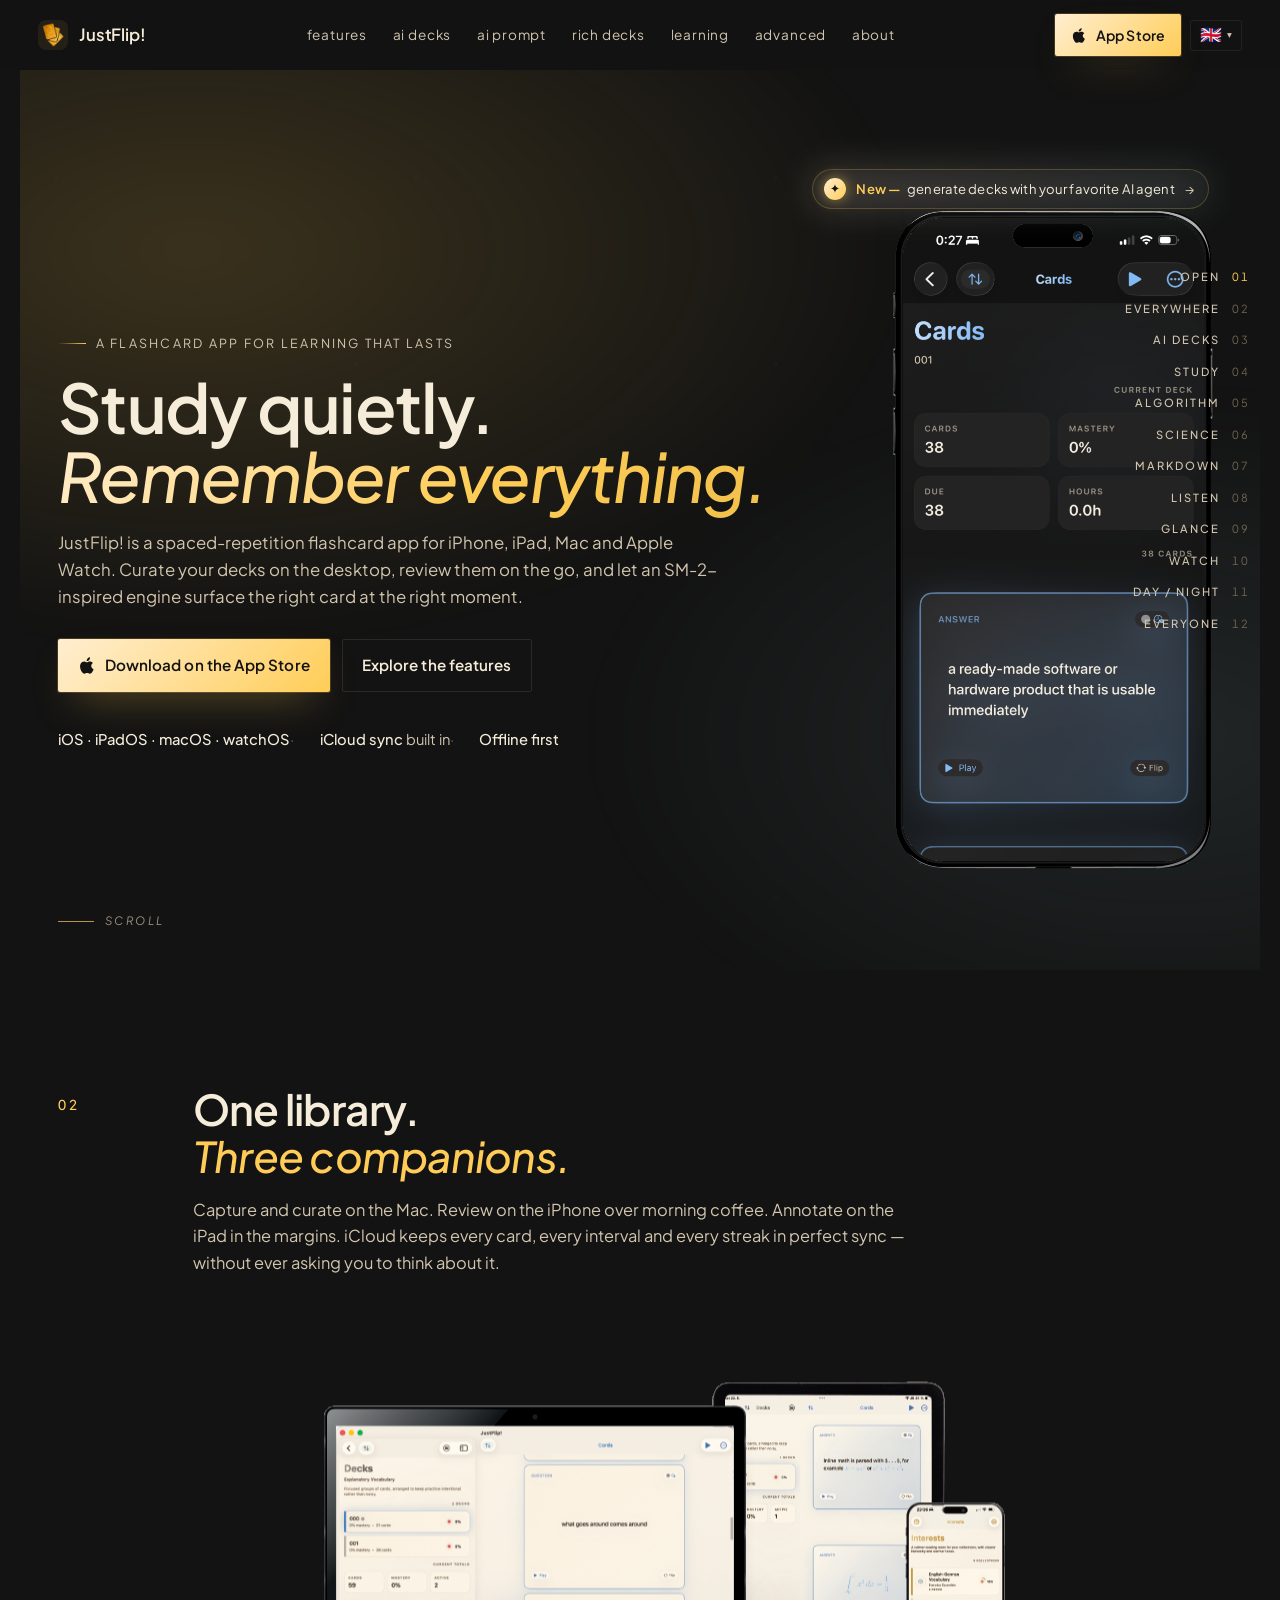
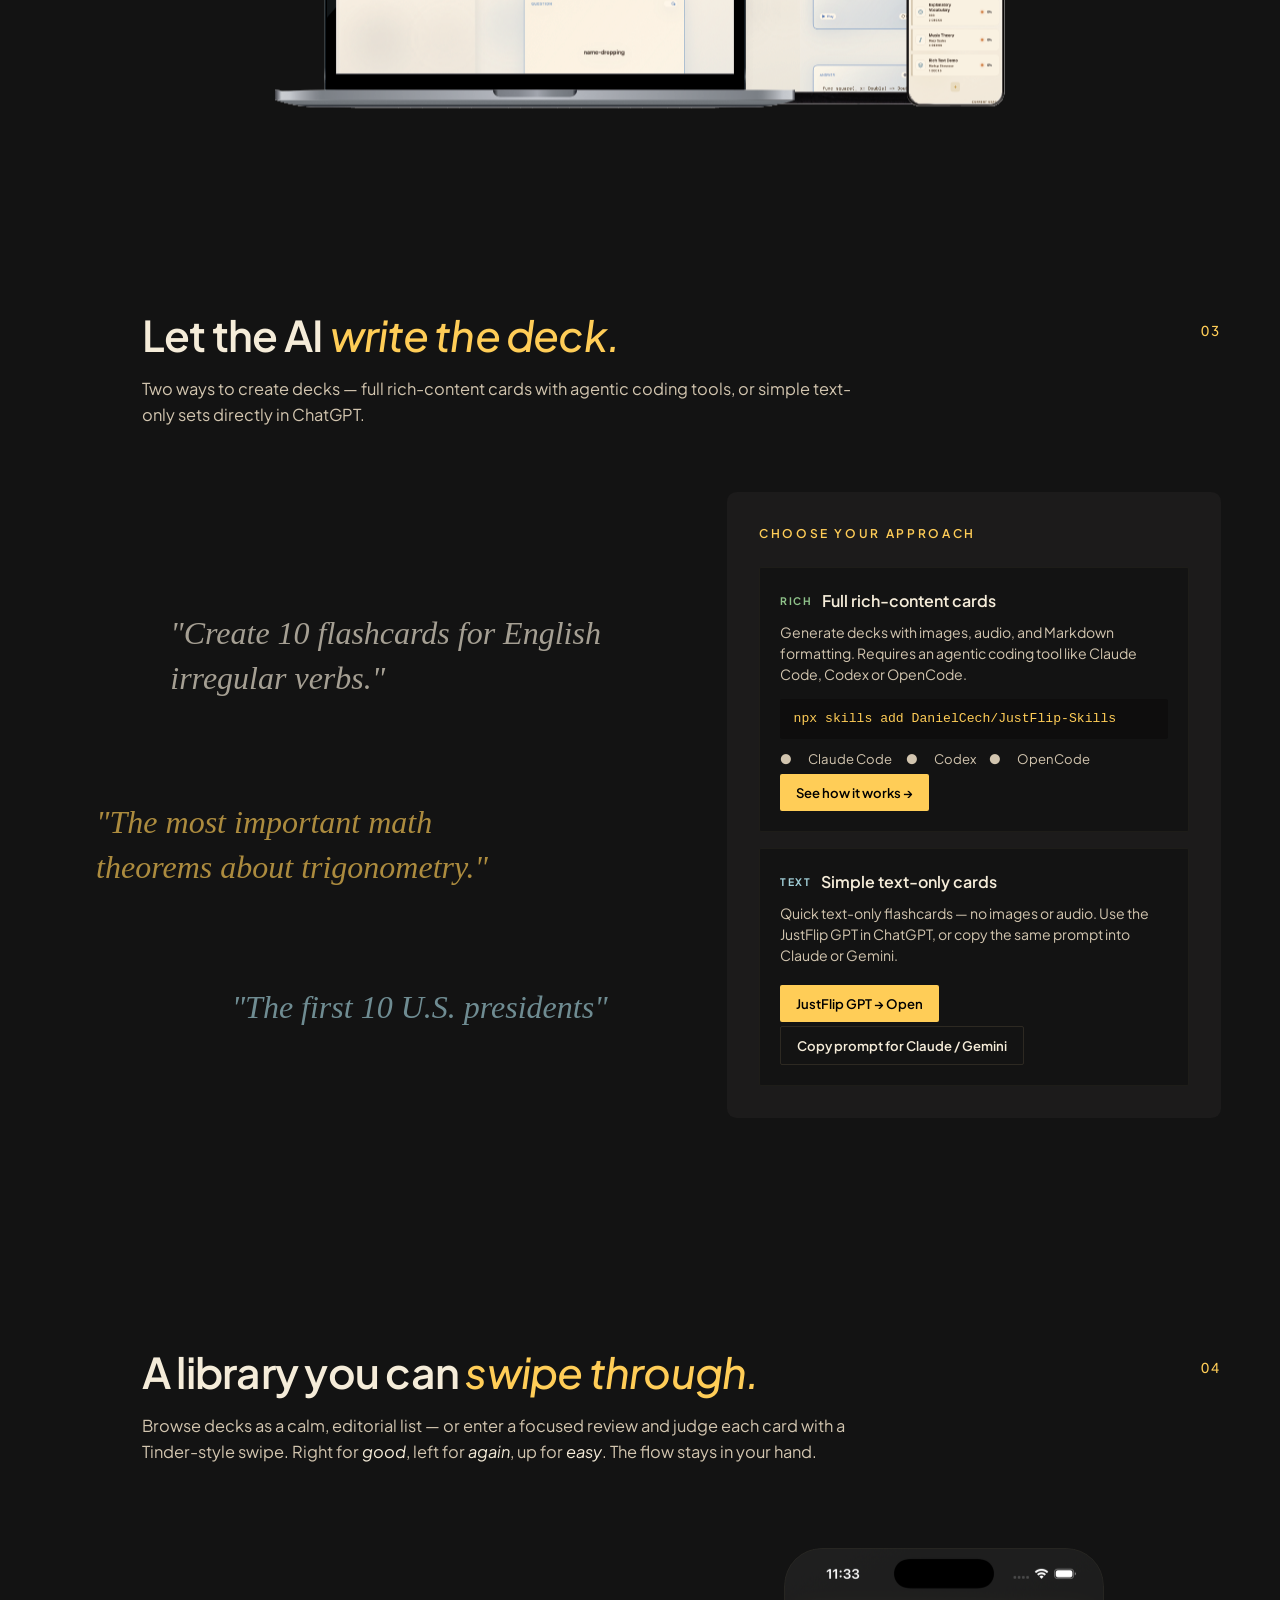
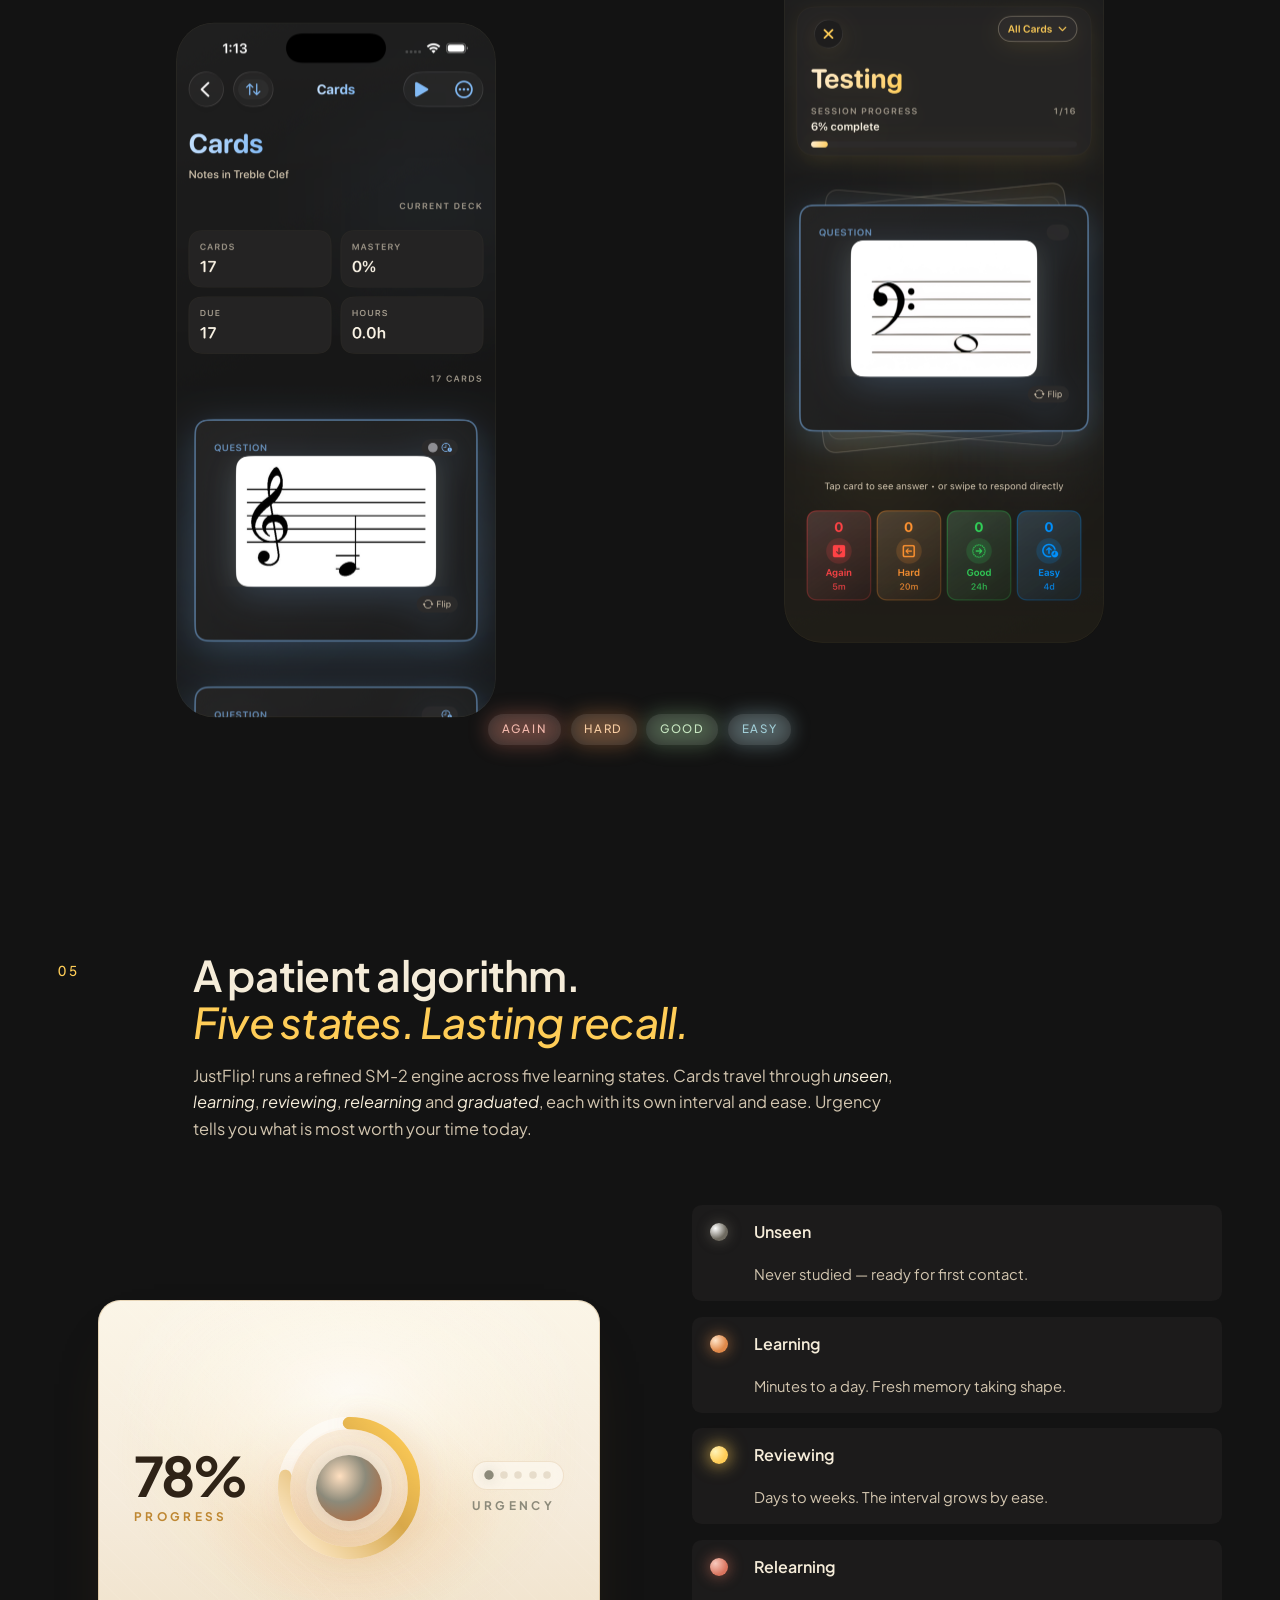
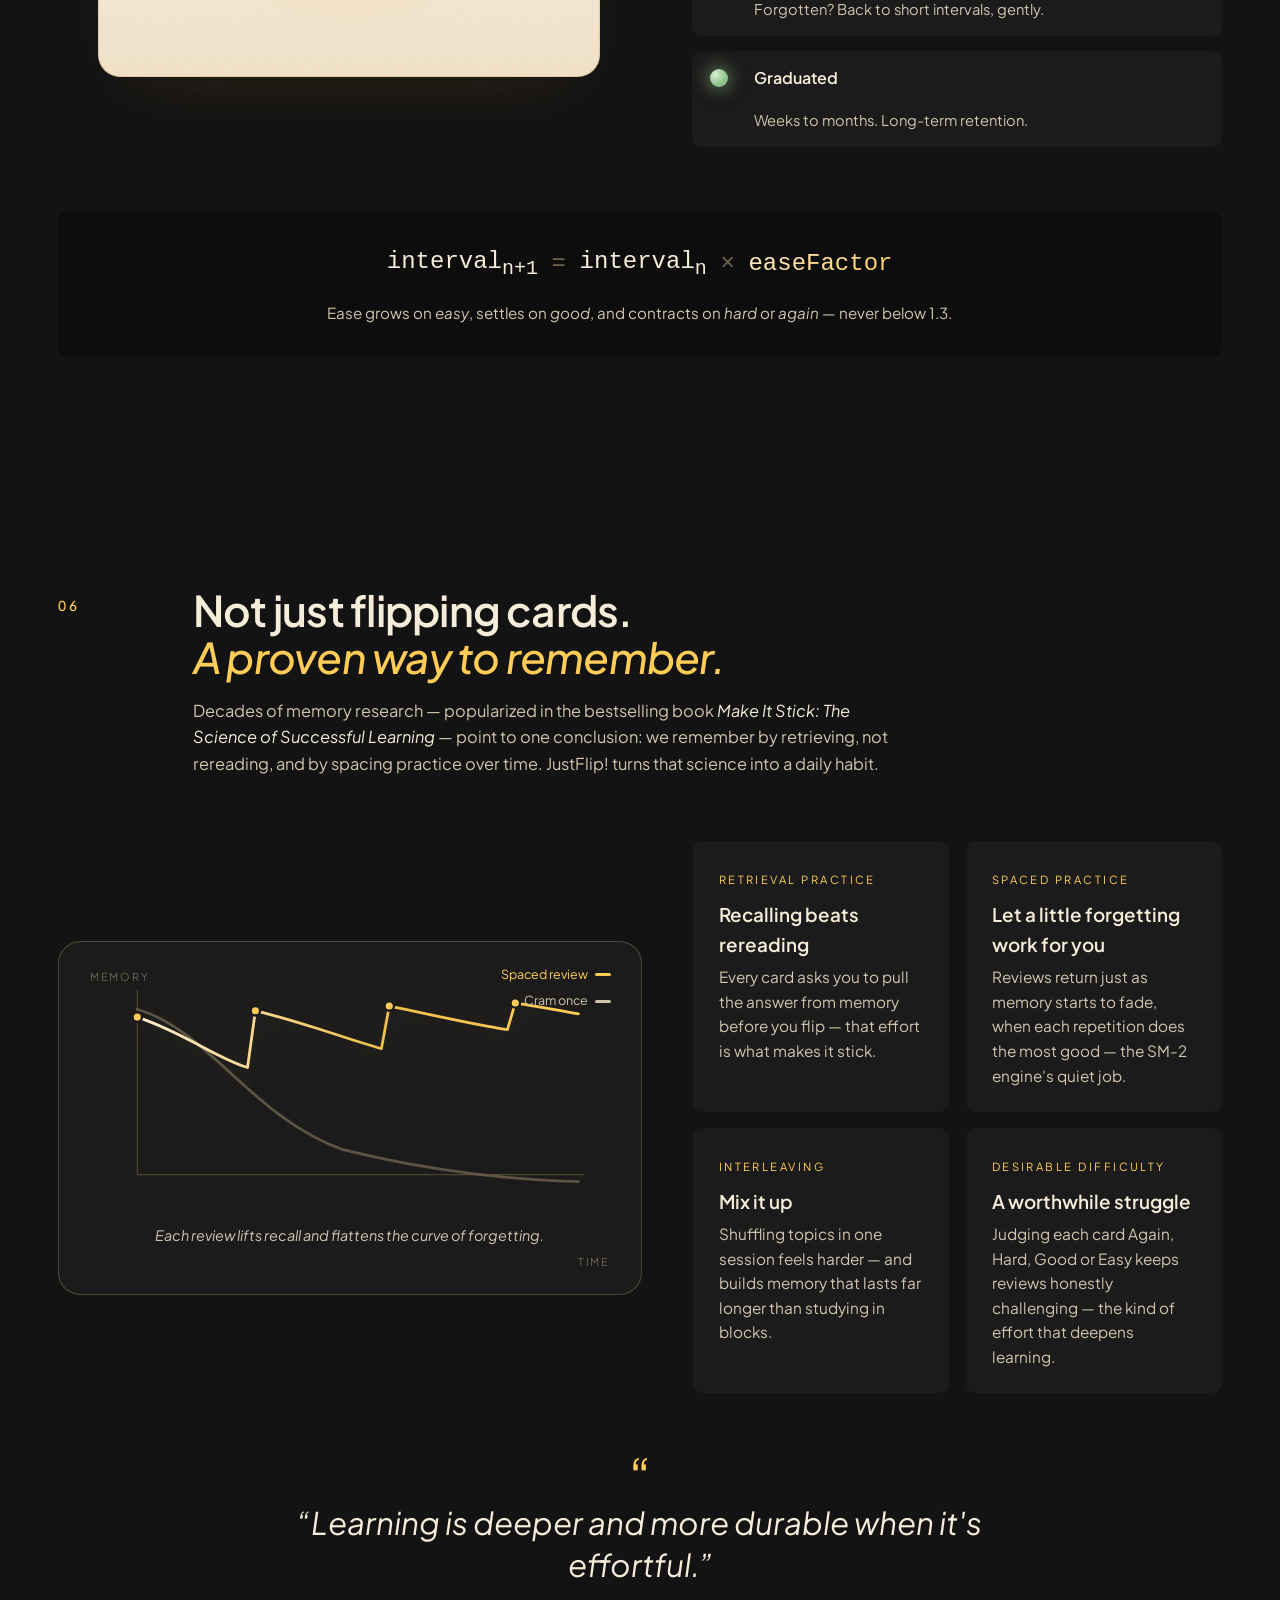
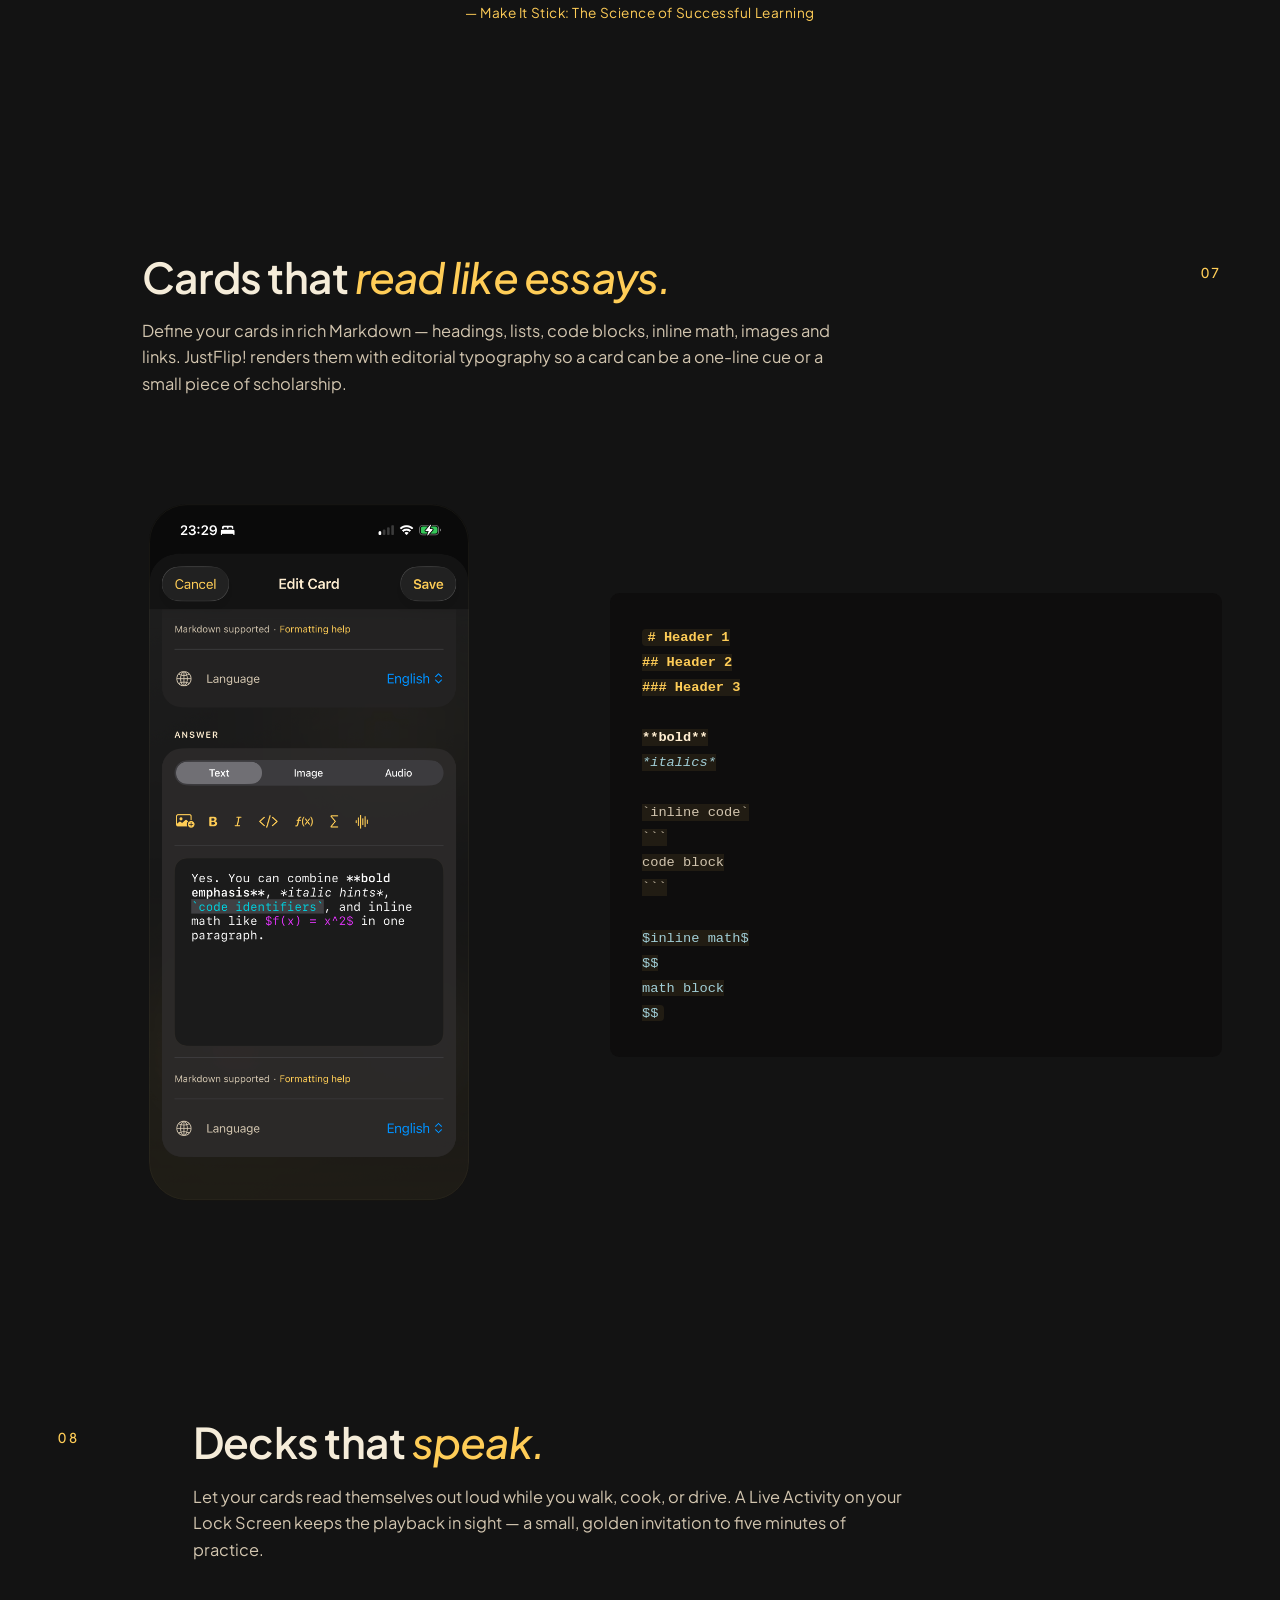
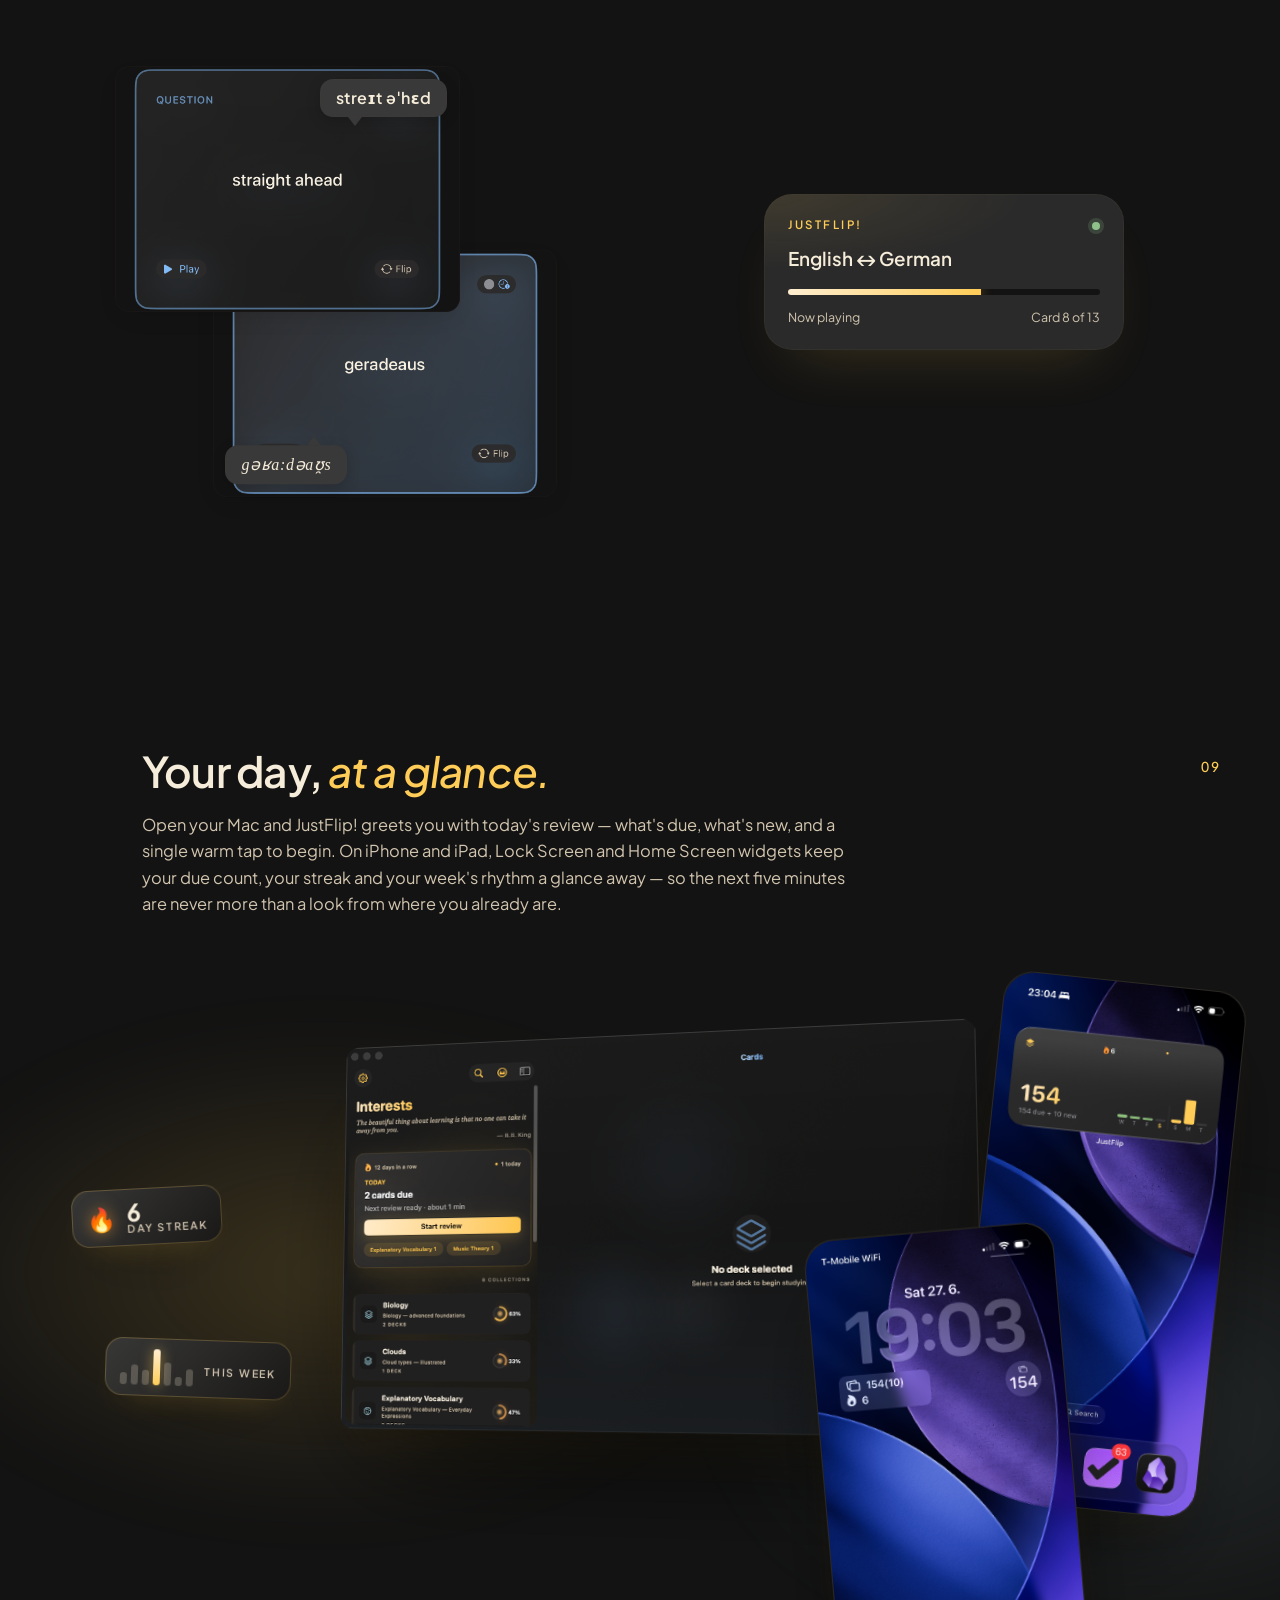
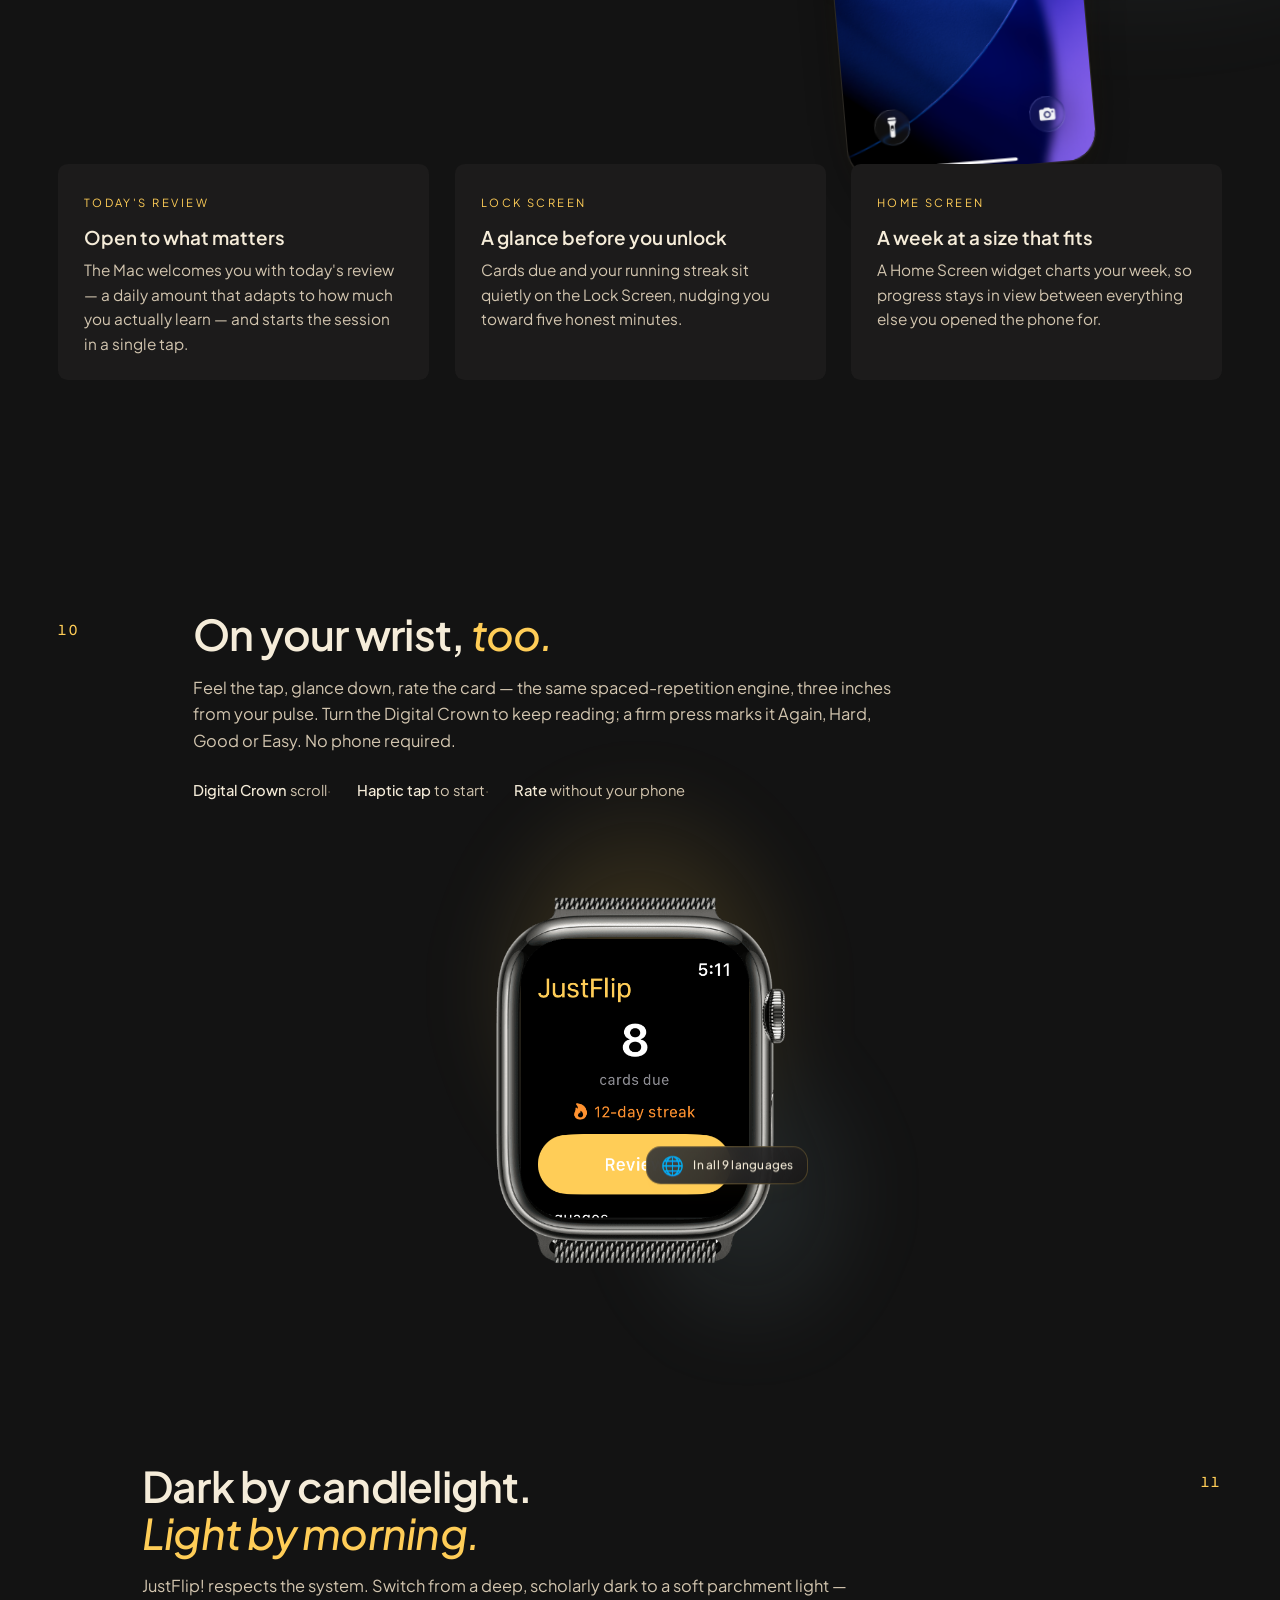
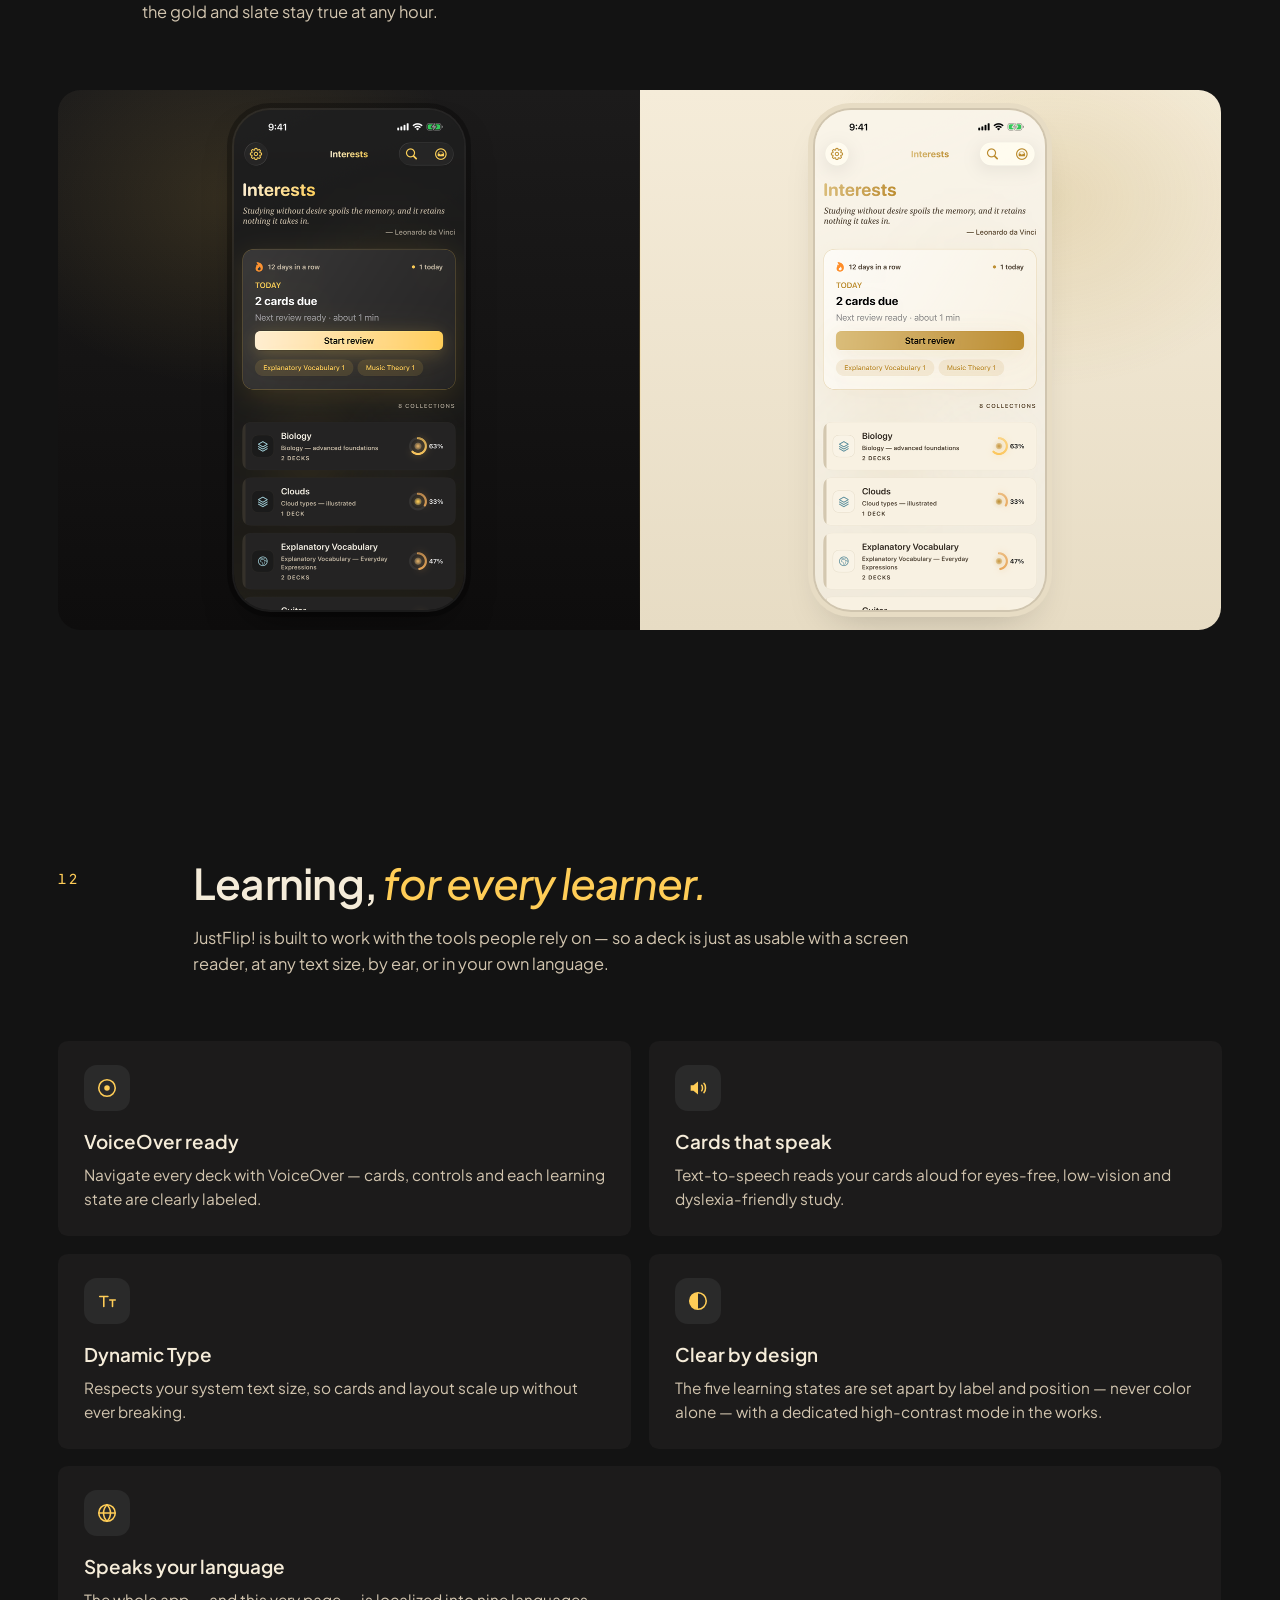
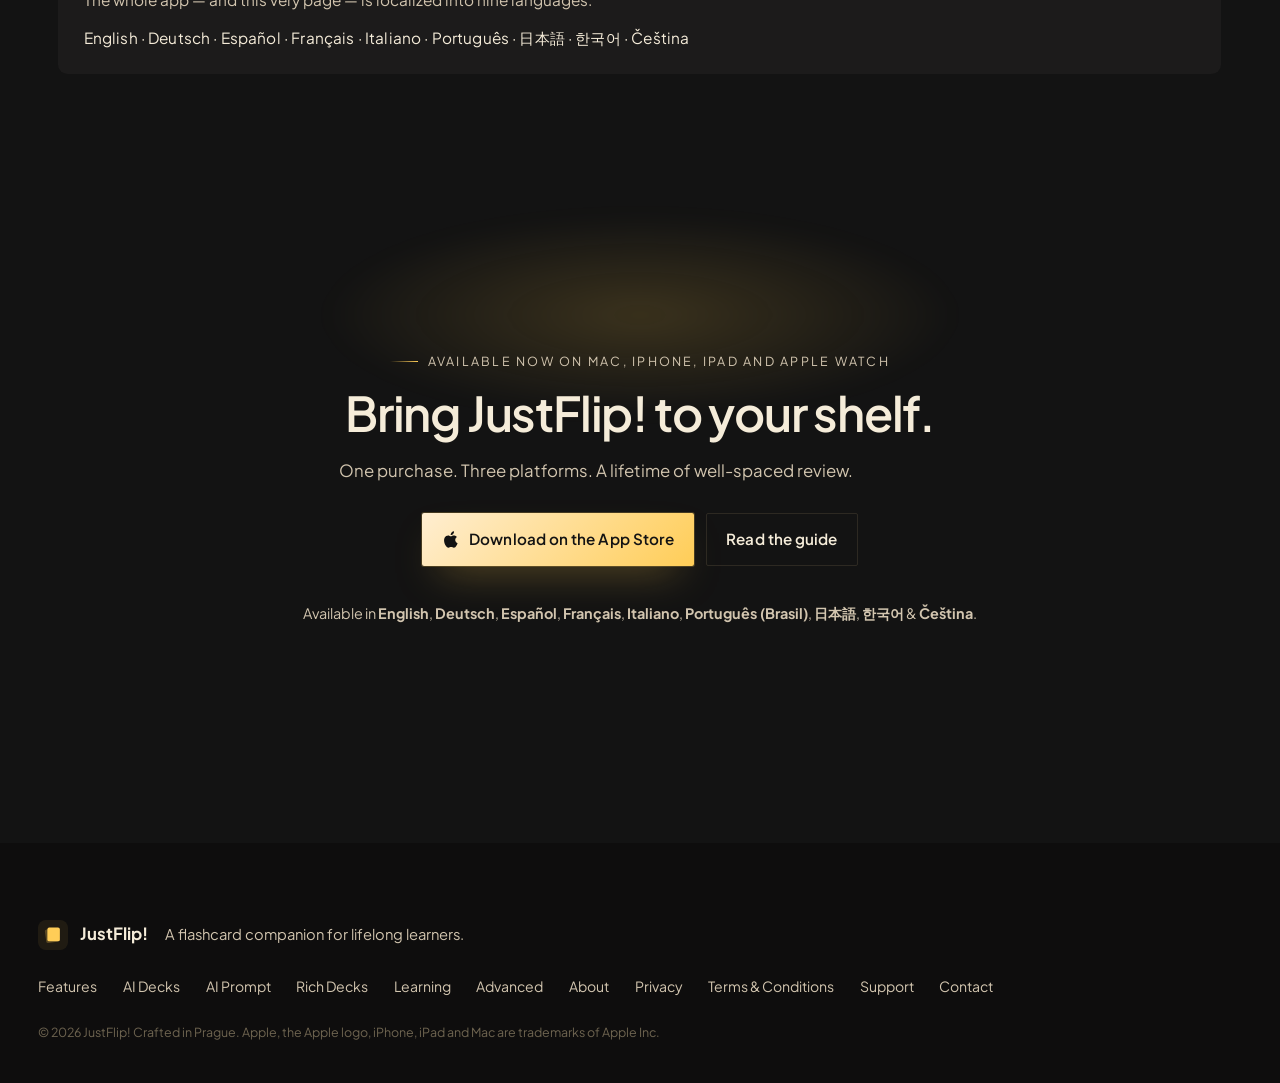
==== commit 1c40adc1: "feat: listing and testing" ====
--- a/index.html
+++ b/index.html
@@ -233,10 +233,10 @@
 
       <div class="duo">
         <figure class="duo__a phone-frame" data-parallax="0.08">
-          <img class="phone-frame__shot" src="images/listing.png" alt="Card list screen" width="1206" height="2622" loading="lazy">
+          <img class="phone-frame__shot" data-image-locale="en" data-image-base="images/listing" src="images/listing-en.png" alt="Card list screen" width="640" height="1391" loading="lazy">
         </figure>
         <figure class="duo__b phone-frame phone-frame--tilt" data-parallax="-0.06">
-          <img class="phone-frame__shot" src="images/testing.png" alt="Swipe-to-review screen" width="1206" height="2622" loading="lazy">
+          <img class="phone-frame__shot" data-image-locale="en" data-image-base="images/testing" src="images/testing-en.png" alt="Swipe-to-review screen" width="640" height="1391" loading="lazy">
         </figure>
 
         <div class="duo__chips" aria-hidden="true">
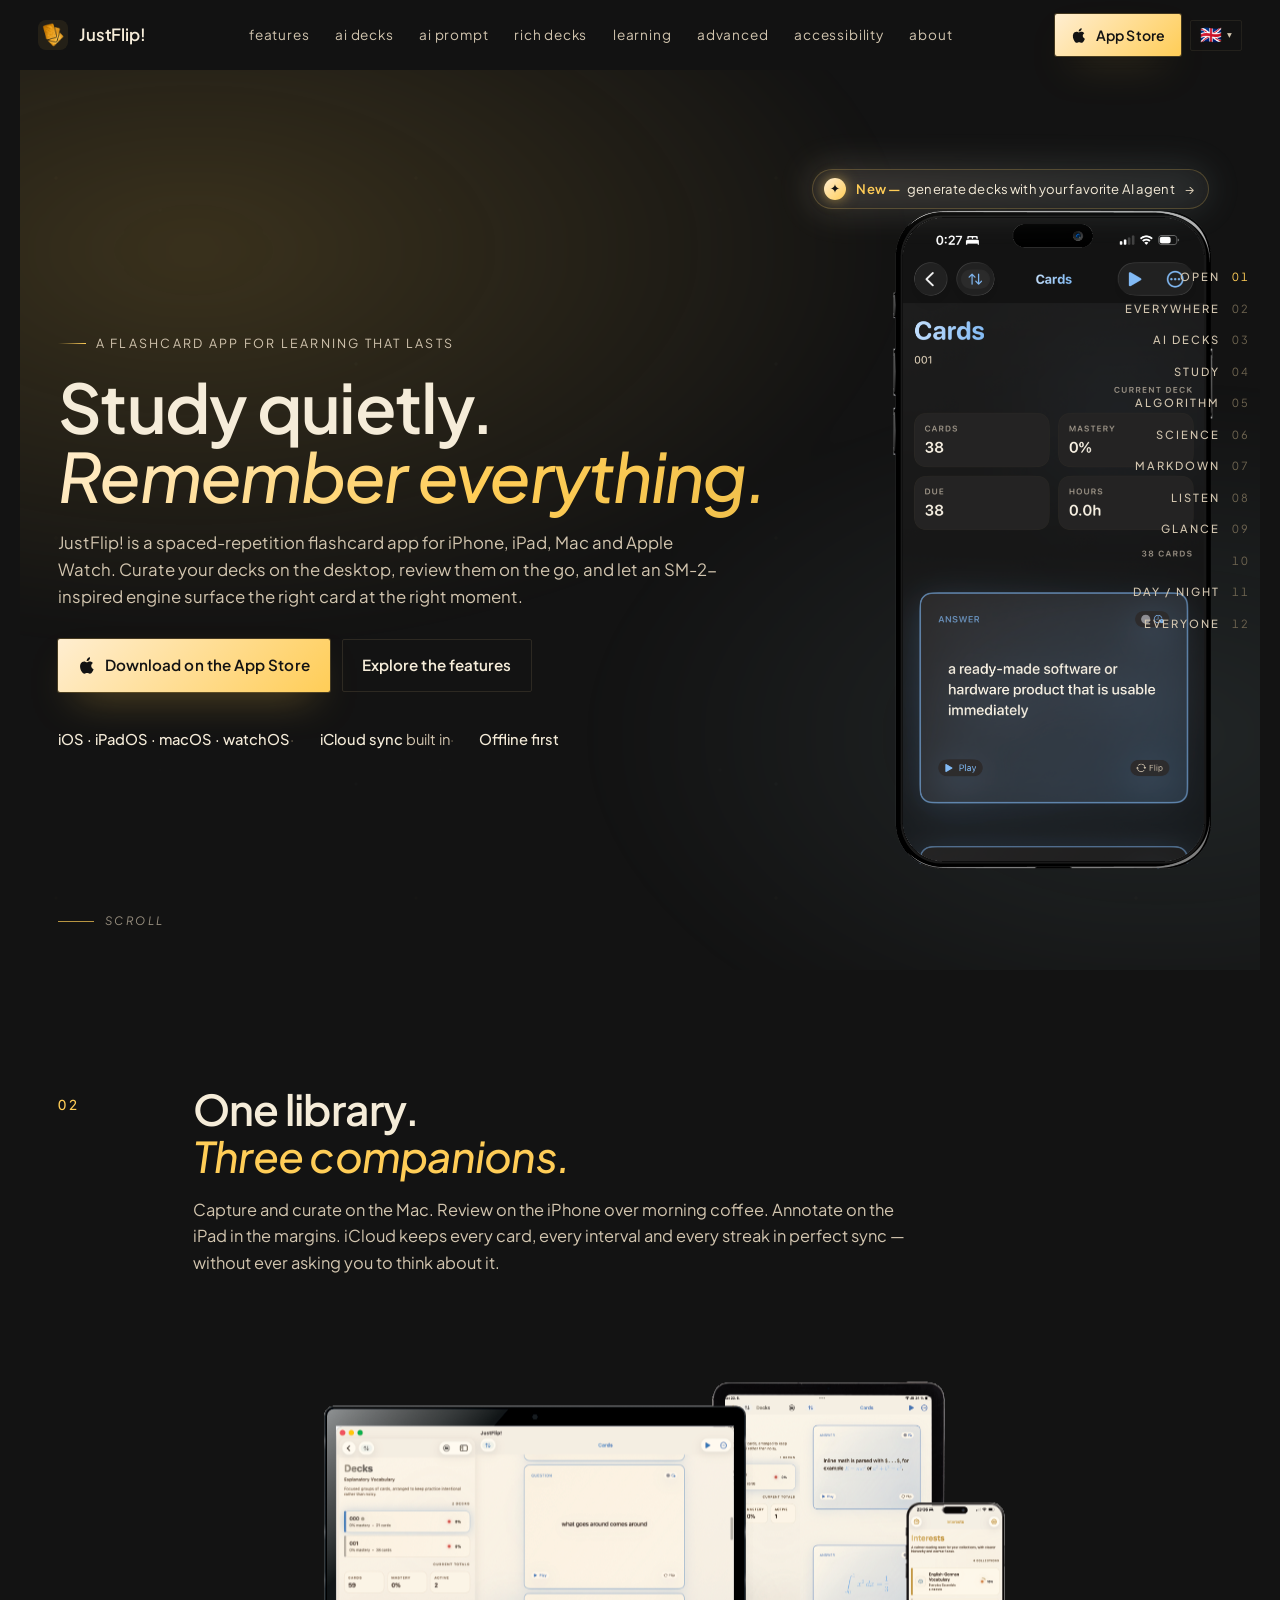
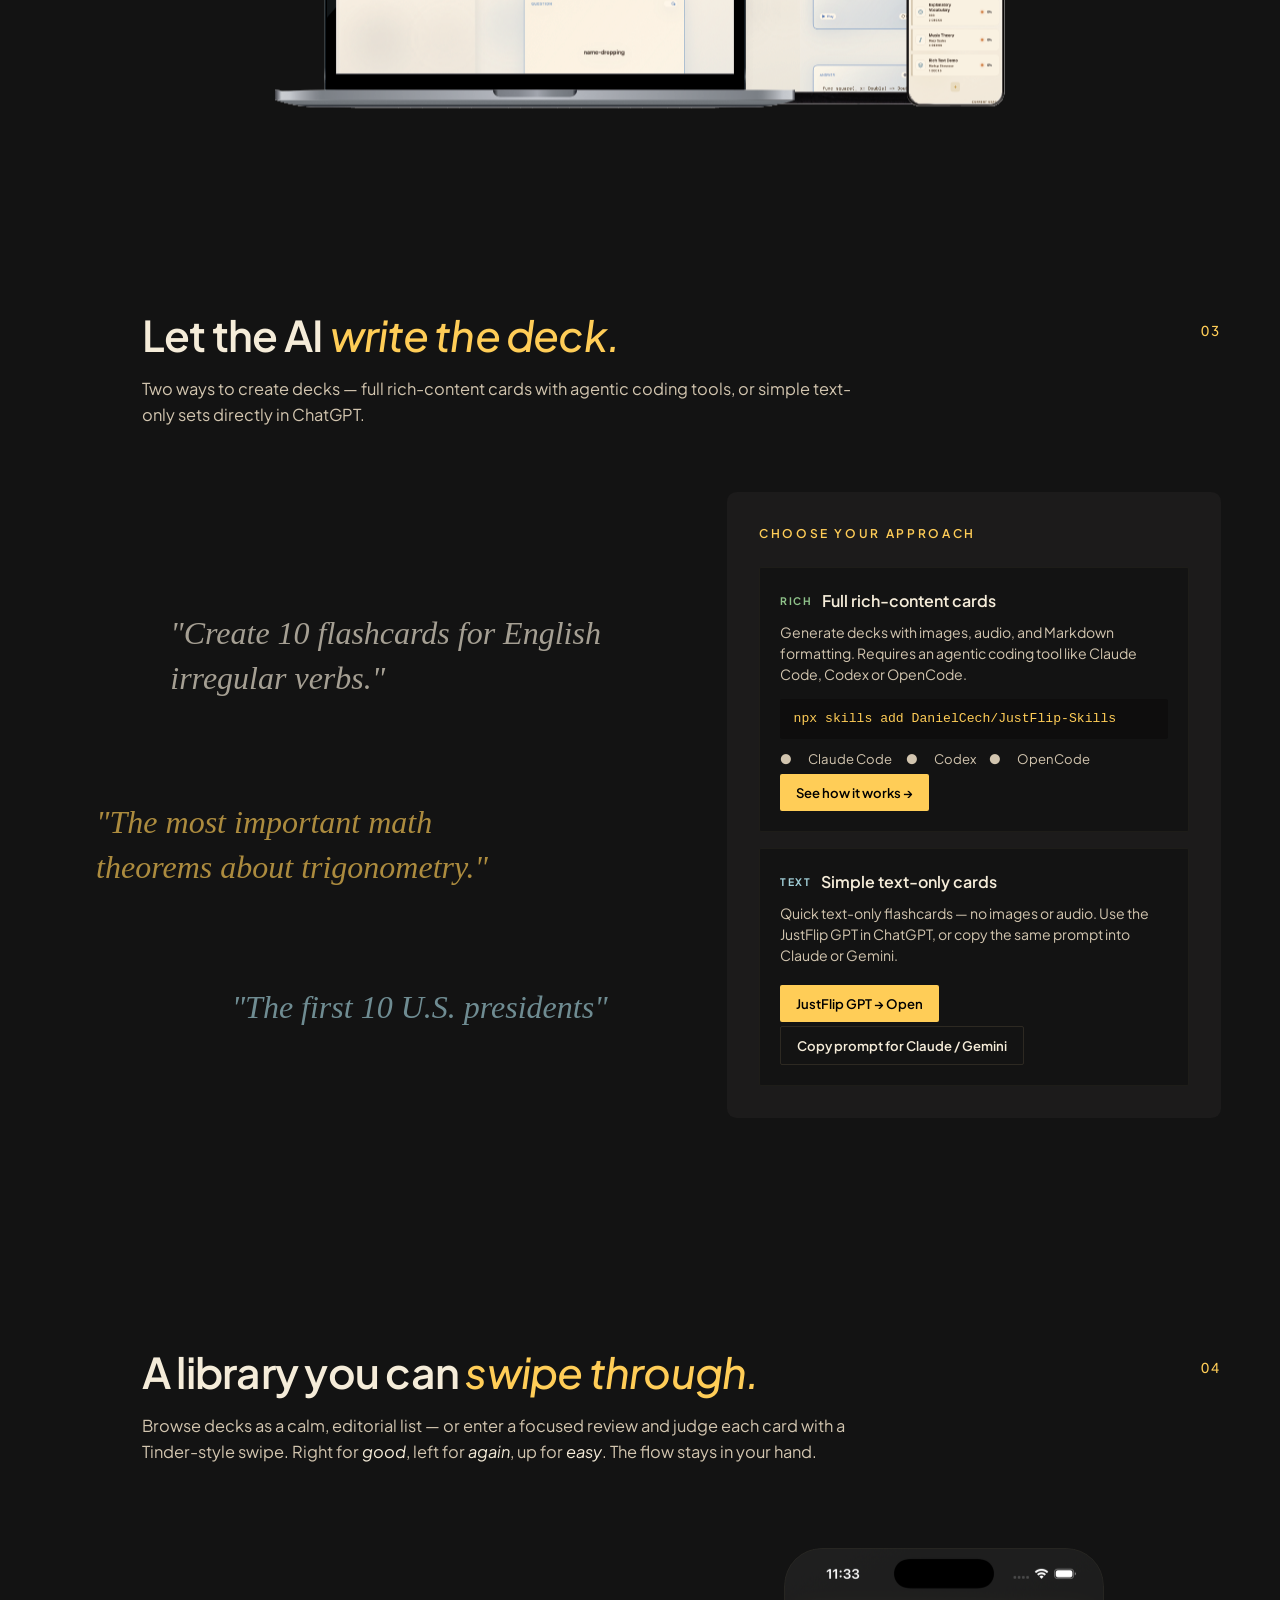
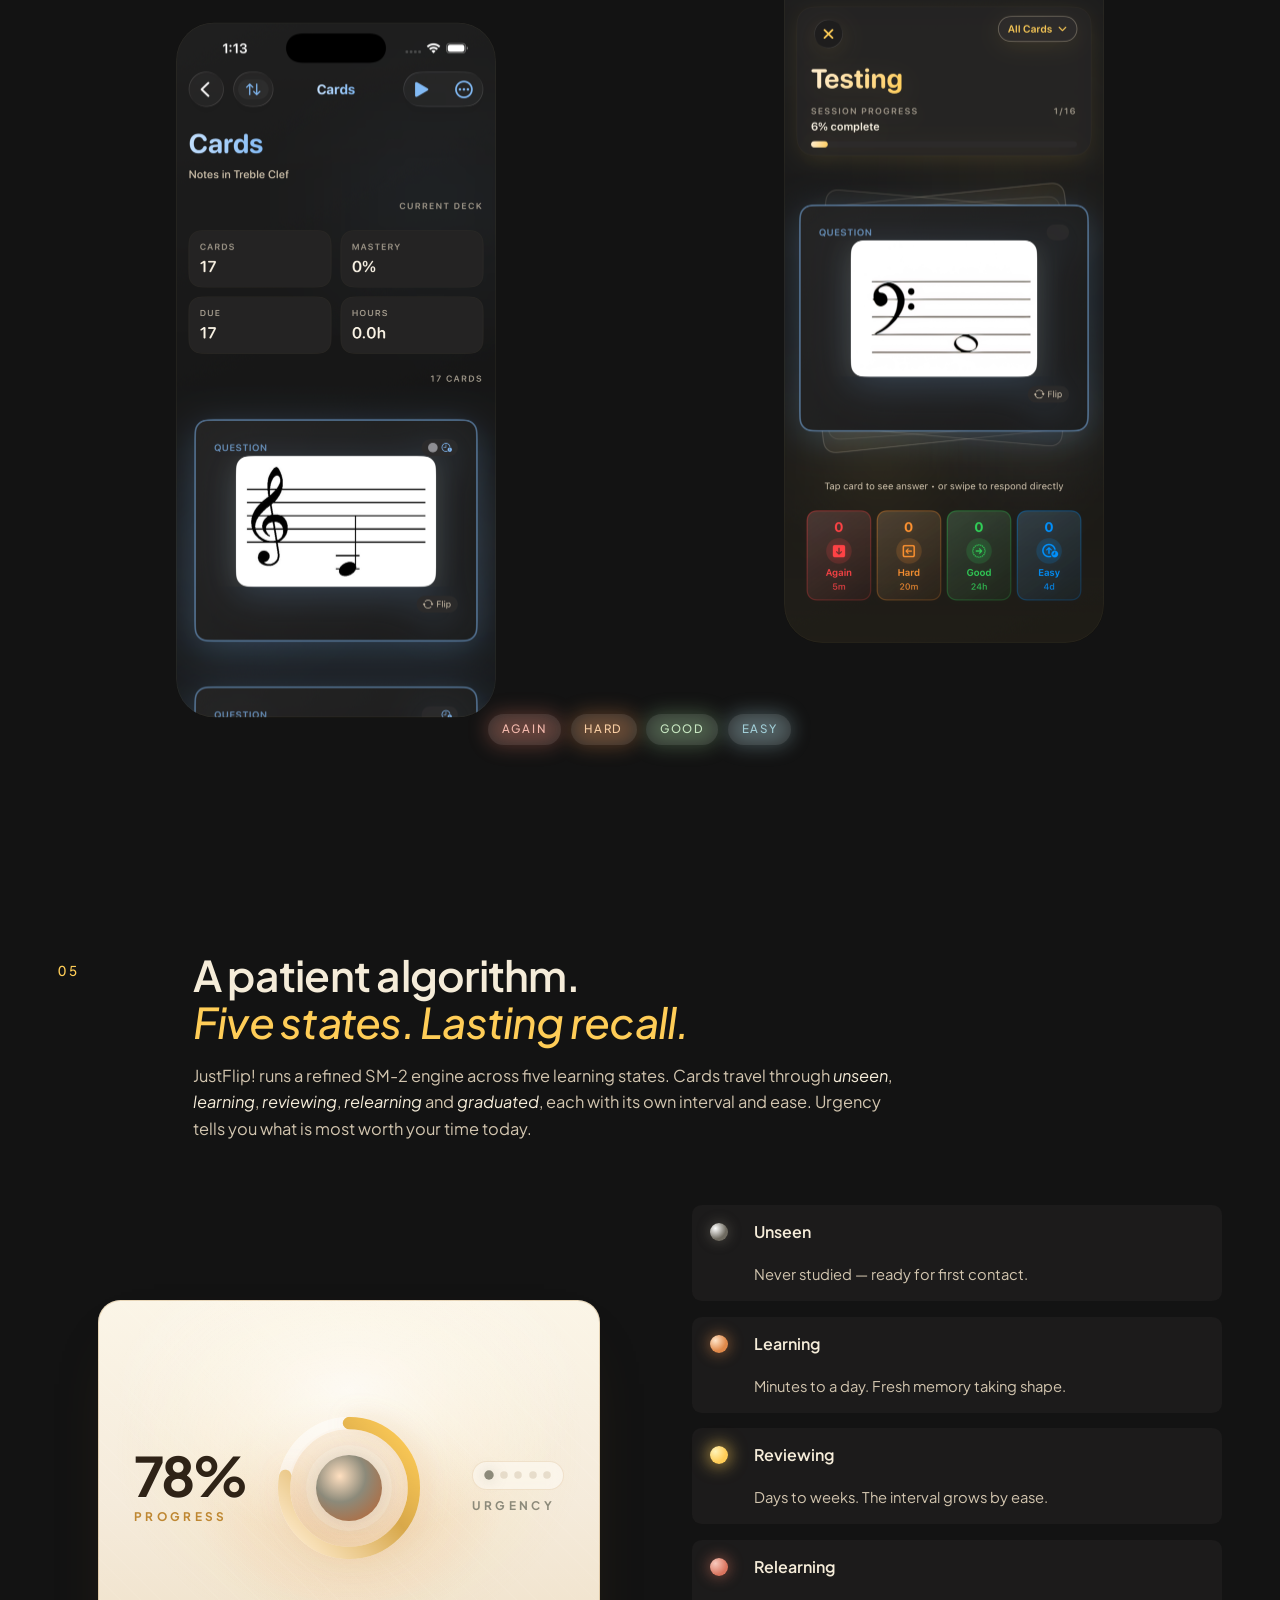
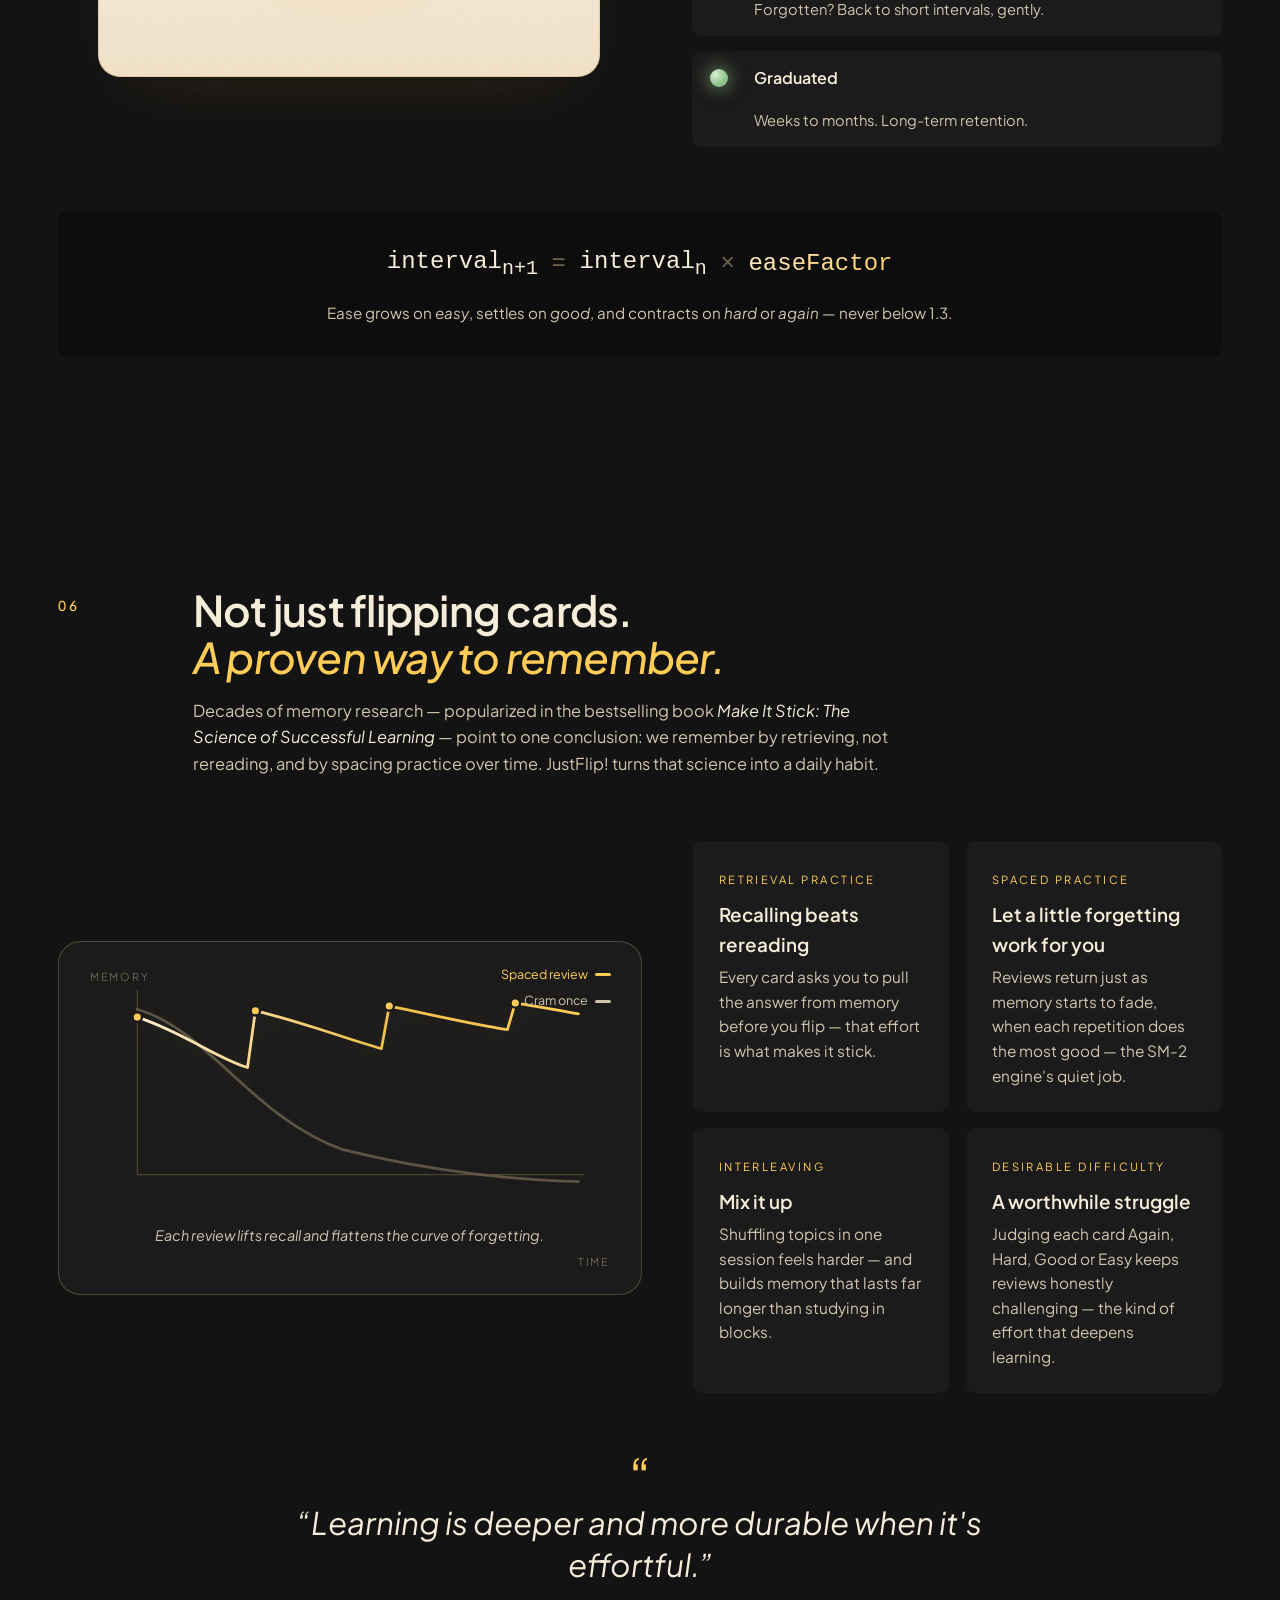
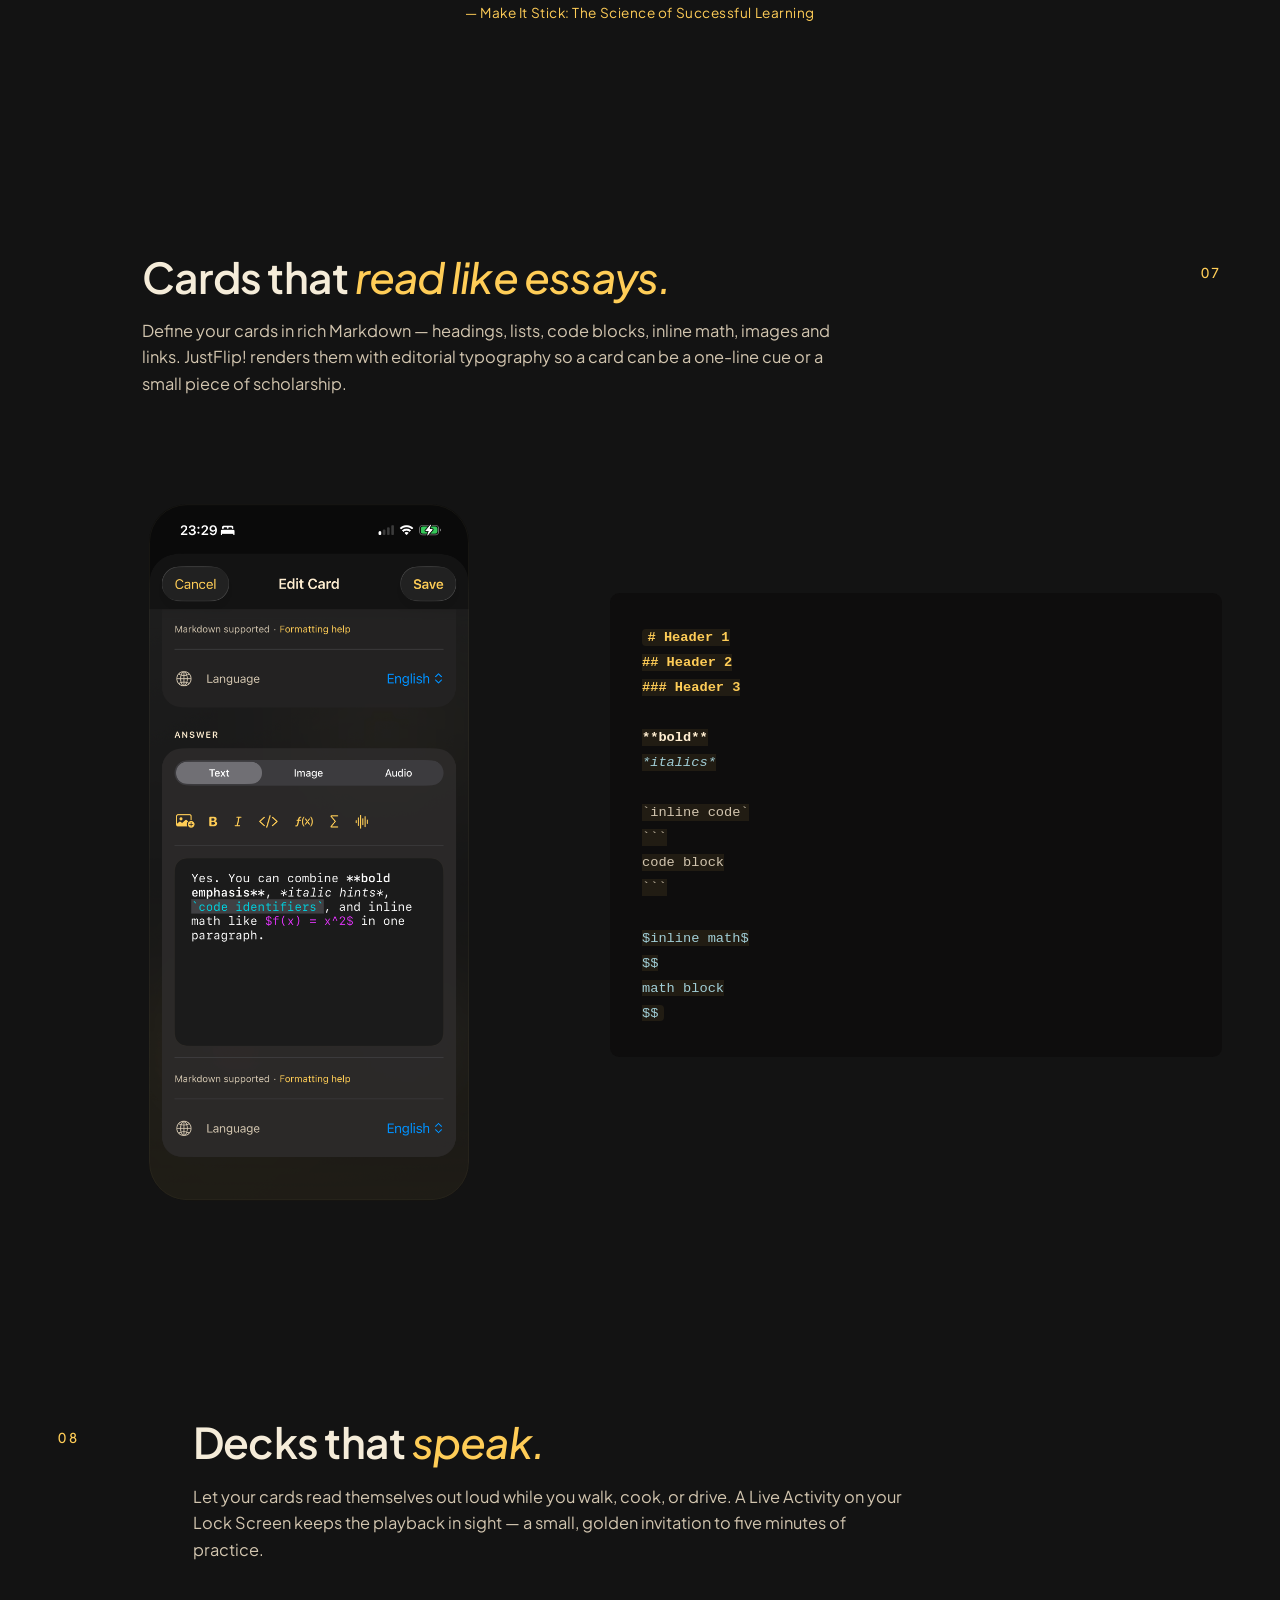
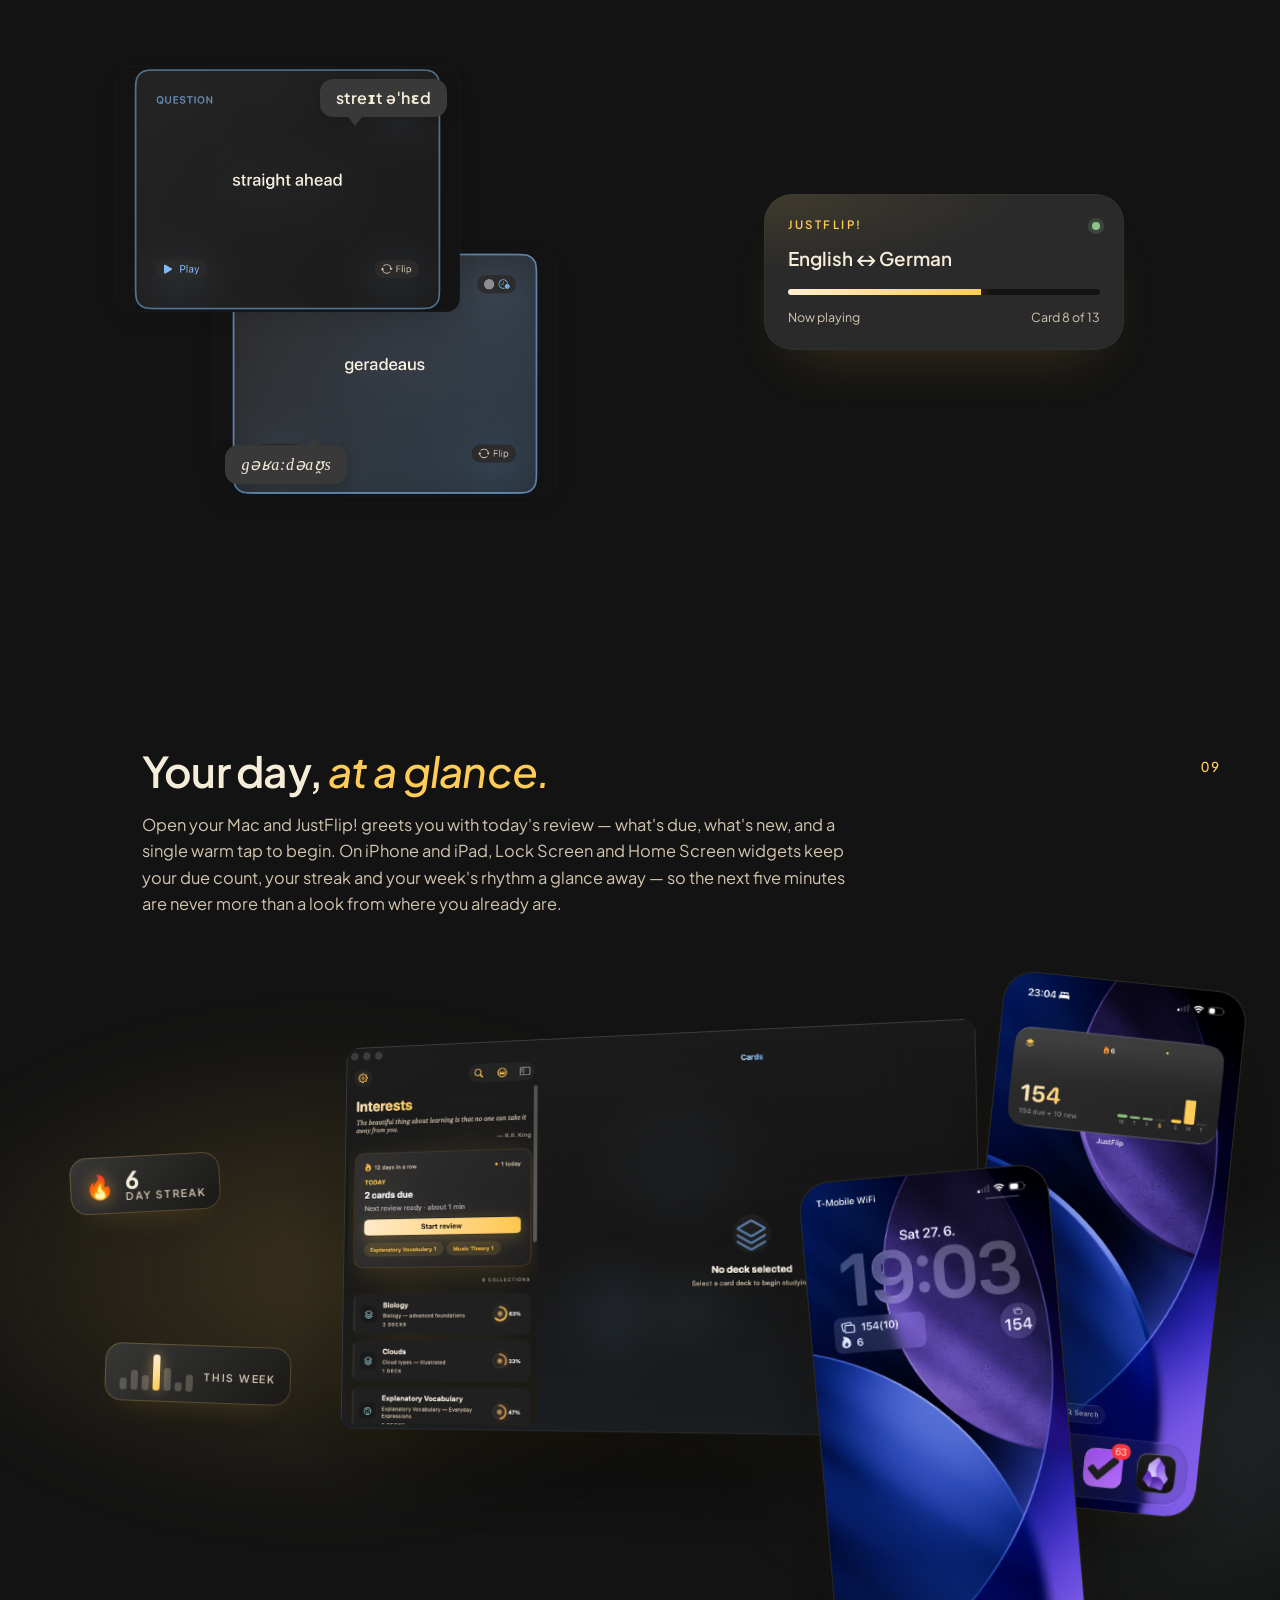
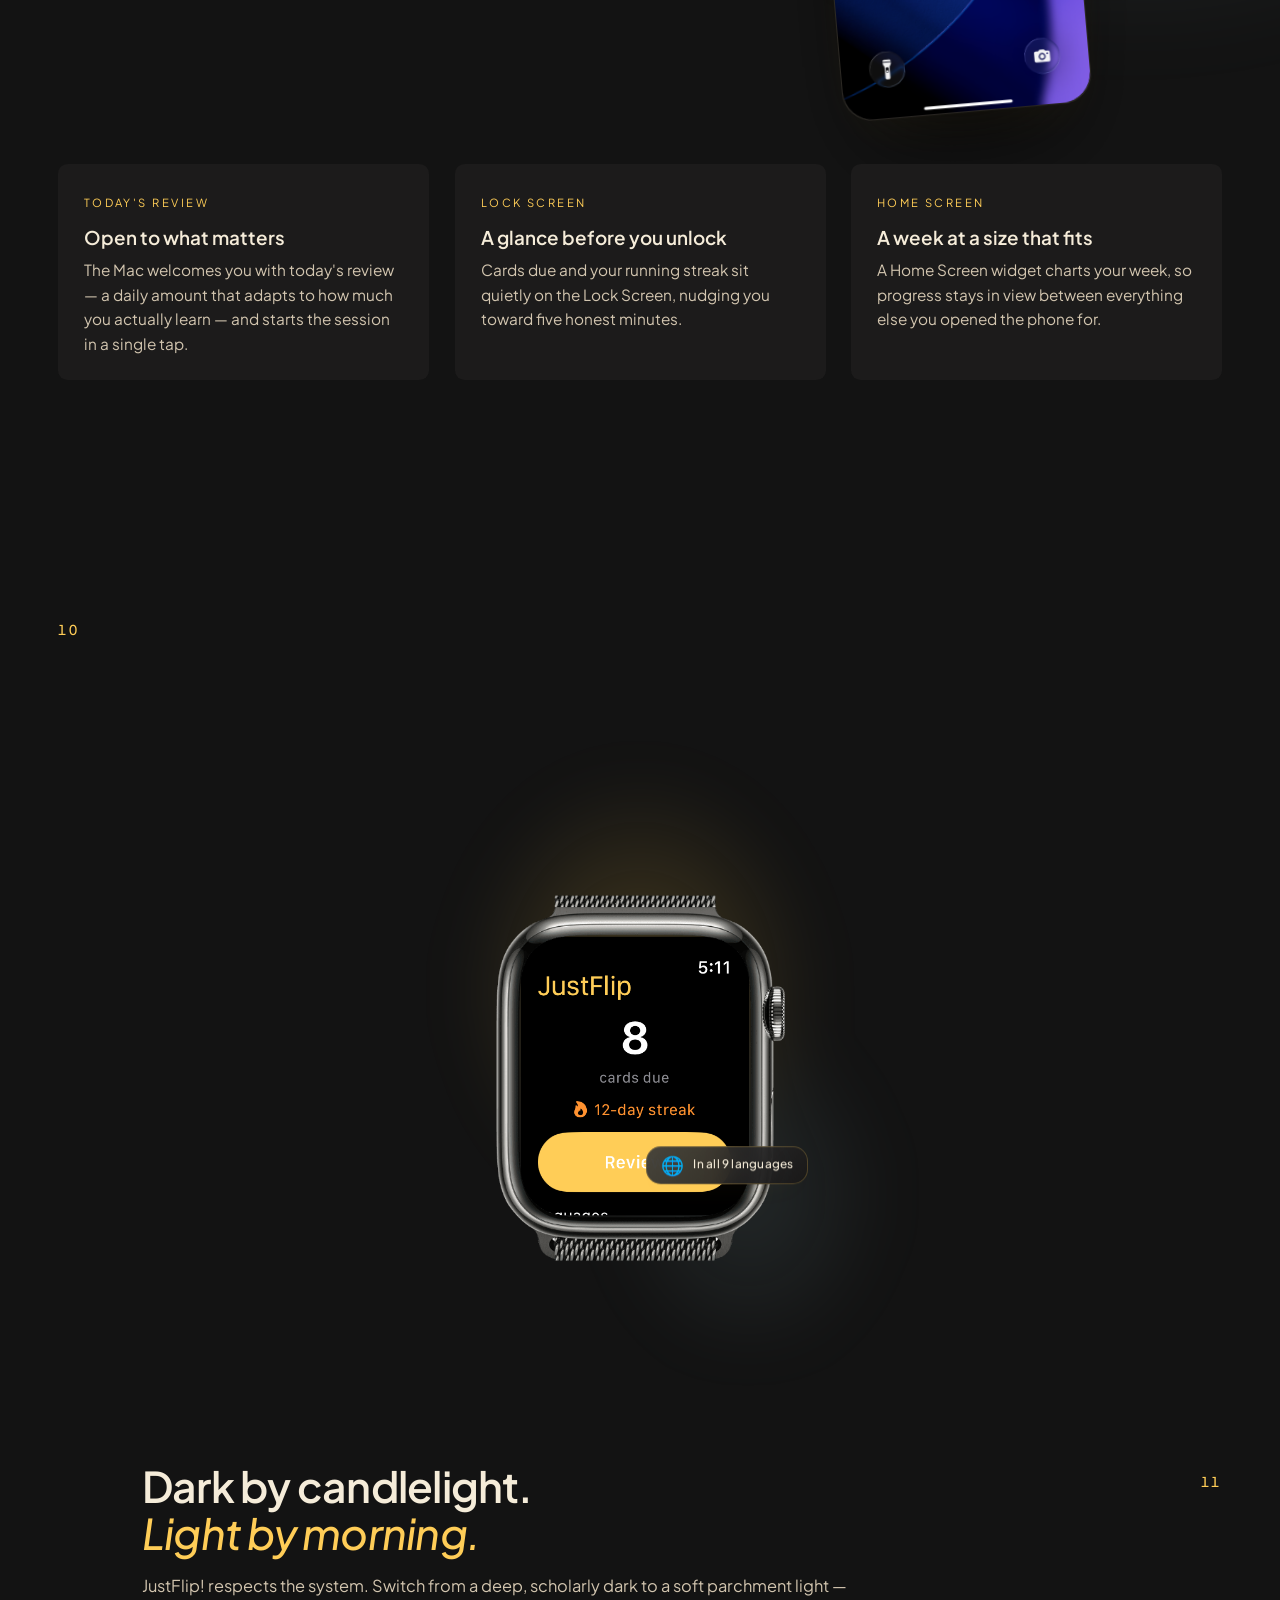
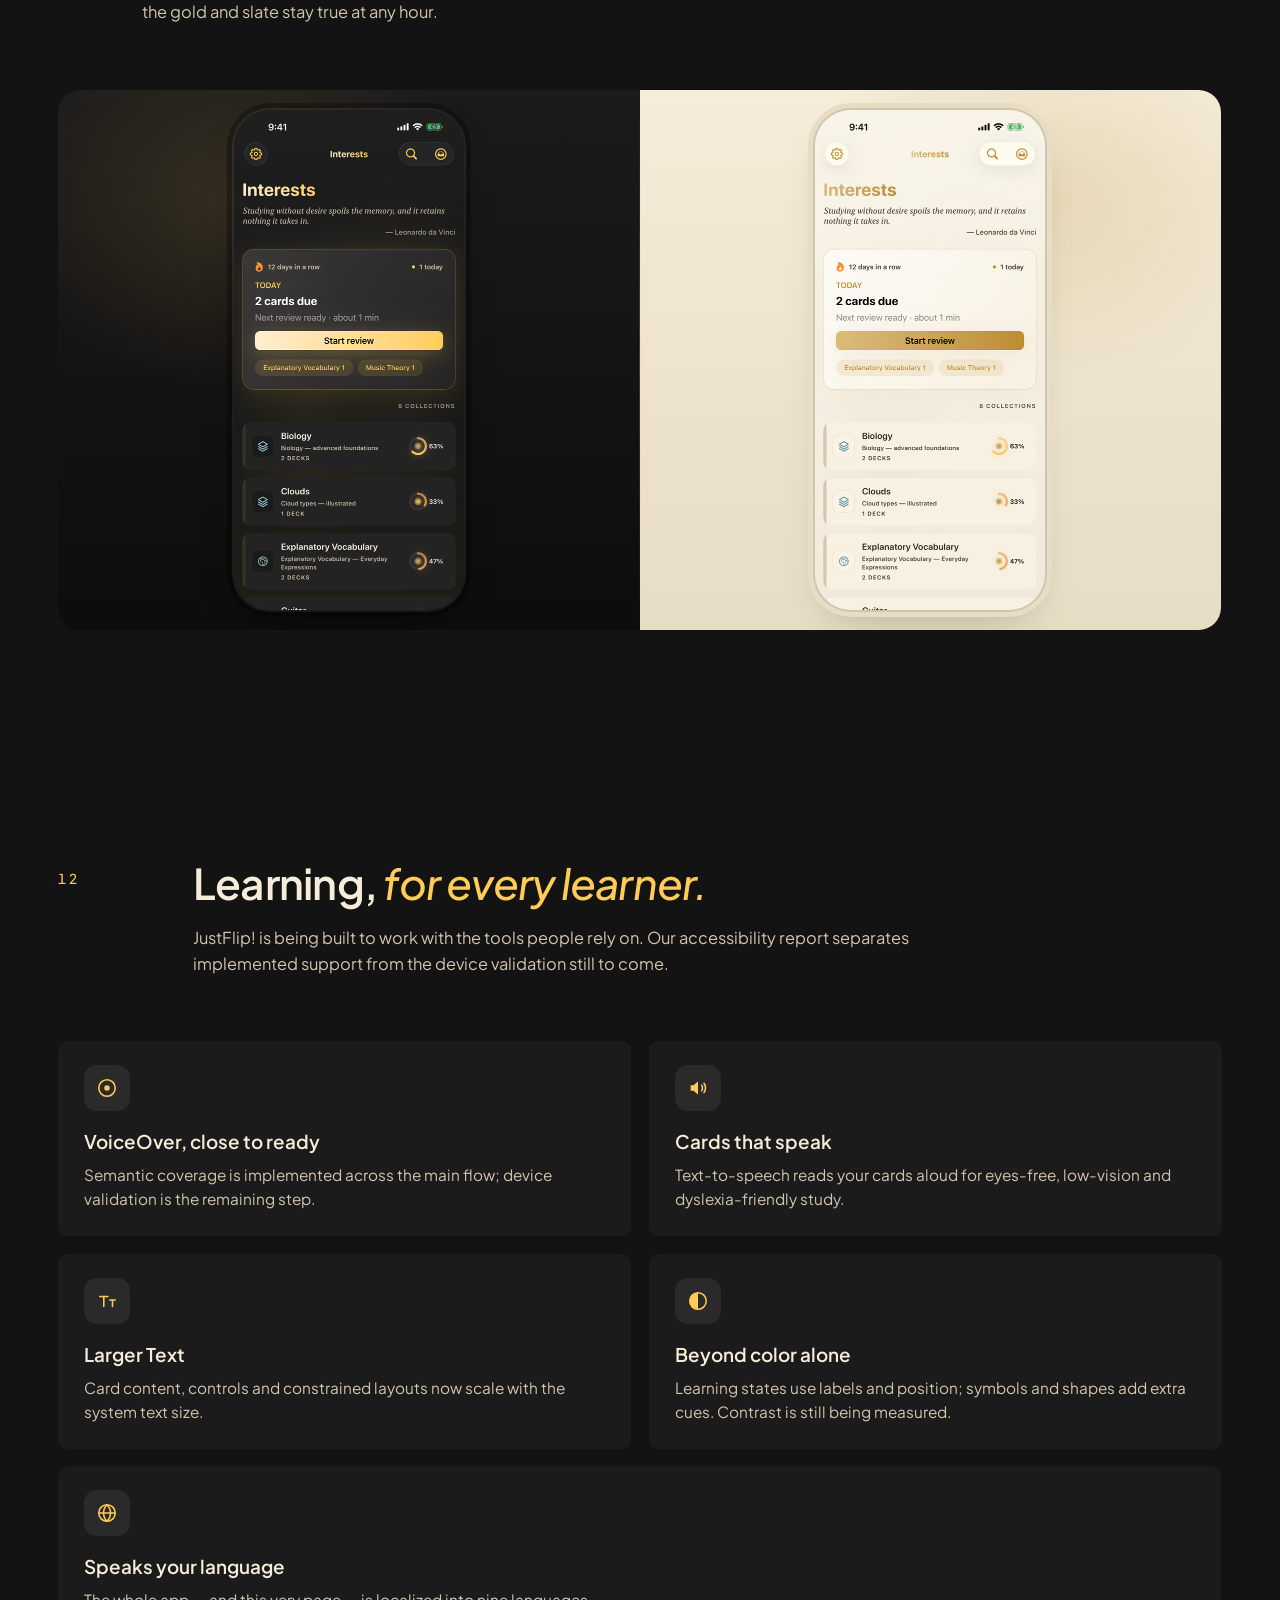
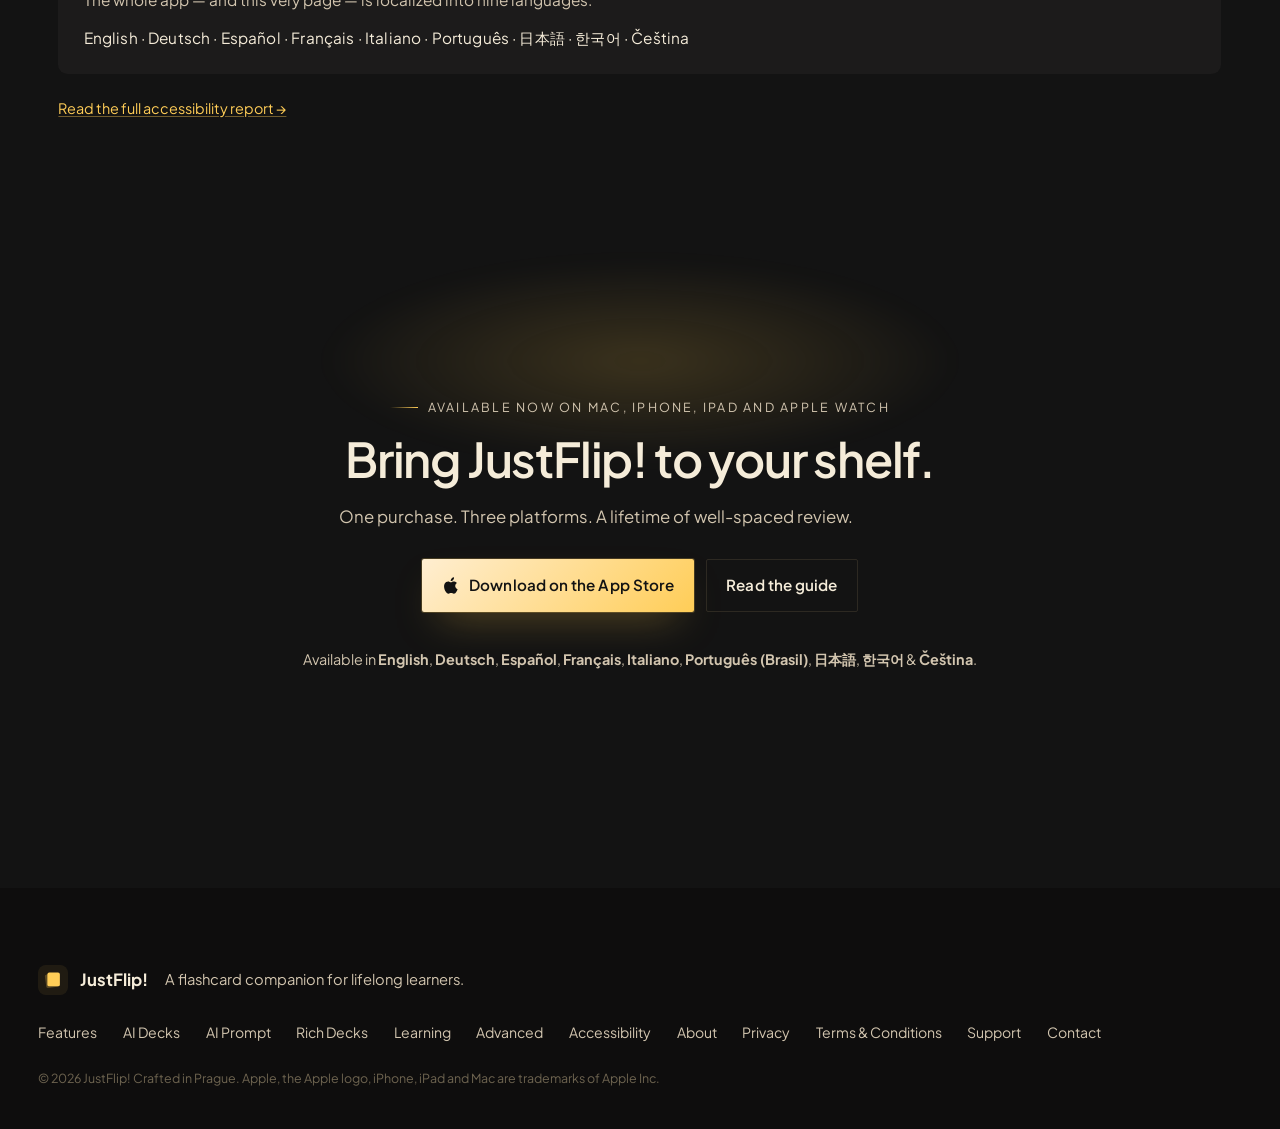
==== commit 67da632b: "feat: accessibility and presskit" ====
--- a/index.html
+++ b/index.html
@@ -39,6 +39,7 @@
       <a href="ai-skill.html" data-i18n="nav.richDecks">Rich Decks</a>
       <a href="learning.html" data-i18n="nav.learning">Learning</a>
       <a href="advanced.html" data-i18n="nav.advanced">Advanced</a>
+      <a href="accessibility.html">Accessibility</a>
       <a href="about.html" data-i18n="nav.about">About</a>
     </nav>
 
@@ -633,8 +634,8 @@
         <div>
           <h2 class="headline" data-i18n="access.title">Learning, <em>for every learner.</em></h2>
           <p class="kicker" data-i18n="access.kicker">
-            JustFlip! is built to work with the tools people rely on — so a deck is just as
-            usable with a screen reader, at any text size, by ear, or in your own language.
+            JustFlip! is being built to work with the tools people rely on. Our accessibility
+            report separates implemented support from the device validation still to come.
           </p>
         </div>
       </header>
@@ -644,8 +645,8 @@
           <span class="access__icon" aria-hidden="true">
             <svg viewBox="0 0 24 24" width="22" height="22"><circle cx="12" cy="12" r="9" fill="none" stroke="currentColor" stroke-width="1.7"/><circle cx="12" cy="12" r="3" fill="currentColor"/></svg>
           </span>
-          <h3 data-i18n="access.voiceTitle">VoiceOver ready</h3>
-          <p data-i18n="access.voiceDesc">Navigate every deck with VoiceOver — cards, controls and each learning state are clearly labeled.</p>
+          <h3 data-i18n="access.voiceTitle">VoiceOver, close to ready</h3>
+          <p data-i18n="access.voiceDesc">Semantic coverage is implemented across the main flow; device validation is the remaining step.</p>
         </div>
         <div class="tile access__tile">
           <span class="access__icon" aria-hidden="true">
@@ -658,15 +659,15 @@
           <span class="access__icon" aria-hidden="true">
             <svg viewBox="0 0 24 24" width="22" height="22"><path fill="none" stroke="currentColor" stroke-width="1.7" stroke-linecap="round" stroke-linejoin="round" d="M4 7h9M8.5 7v11M15 11h6M18 11v7"/></svg>
           </span>
-          <h3 data-i18n="access.typeTitle">Dynamic Type</h3>
-          <p data-i18n="access.typeDesc">Respects your system text size, so cards and layout scale up without ever breaking.</p>
+          <h3 data-i18n="access.typeTitle">Larger Text</h3>
+          <p data-i18n="access.typeDesc">Card content, controls and constrained layouts now scale with the system text size.</p>
         </div>
         <div class="tile access__tile">
           <span class="access__icon" aria-hidden="true">
             <svg viewBox="0 0 24 24" width="22" height="22"><circle cx="12" cy="12" r="9" fill="none" stroke="currentColor" stroke-width="1.7"/><path fill="currentColor" d="M12 3a9 9 0 0 0 0 18V3z"/></svg>
           </span>
-          <h3 data-i18n="access.contrastTitle">Clear by design</h3>
-          <p data-i18n="access.contrastDesc">The five learning states are set apart by label and position — never color alone — with a dedicated high-contrast mode in the works.</p>
+          <h3 data-i18n="access.contrastTitle">Beyond color alone</h3>
+          <p data-i18n="access.contrastDesc">Learning states use labels and position; symbols and shapes add extra cues. Contrast is still being measured.</p>
         </div>
         <div class="tile access__tile access__tile--wide">
           <span class="access__icon" aria-hidden="true">
@@ -677,6 +678,7 @@
           <p class="access__langs" data-i18n="access.langList">English · Deutsch · Español · Français · Italiano · Português · 日本語 · 한국어 · Čeština</p>
         </div>
       </div>
+      <p class="accessibility-home-link"><a class="legal-link" href="accessibility.html">Read the full accessibility report →</a></p>
     </section>
 
     <!-- Download -->
@@ -720,6 +722,7 @@
         <a href="ai-skill.html" data-i18n="footer.richDecks">Rich Decks</a>
         <a href="learning.html" data-i18n="footer.learning">Learning</a>
         <a href="advanced.html" data-i18n="footer.advanced">Advanced</a>
+        <a href="accessibility.html">Accessibility</a>
         <a href="about.html" data-i18n="footer.about">About</a>
         <a href="privacy.html" data-i18n="footer.privacy">Privacy</a>
         <a href="terms.html" data-i18n="footer.terms">Terms &amp; Conditions</a>
--- a/css/styles.css
+++ b/css/styles.css
@@ -3006,6 +3006,440 @@
 }
 
 /* =====================================================================
+   Press kit
+   ===================================================================== */
+
+.presskit-page {
+  overflow-x: hidden;
+}
+
+.presskit-page main {
+  position: relative;
+}
+
+.presskit-hero {
+  position: relative;
+  display: grid;
+  grid-template-columns: minmax(0, 1fr) minmax(240px, 0.66fr);
+  align-items: center;
+  gap: clamp(2.5rem, 8vw, 8rem);
+  max-width: var(--maxw);
+  min-height: min(760px, calc(100svh - 72px));
+  margin: 0 auto;
+  padding: clamp(6rem, 12vh, 9rem) var(--gutter) clamp(5rem, 9vw, 8rem);
+  isolation: isolate;
+}
+
+.presskit-hero::after {
+  content: "";
+  position: absolute;
+  z-index: -1;
+  left: var(--gutter);
+  right: var(--gutter);
+  bottom: 0;
+  height: 1px;
+  background: linear-gradient(90deg, transparent, rgba(255,205,87,0.24), transparent);
+}
+
+.presskit-hero .hero__bg {
+  z-index: -2;
+  inset: 0 var(--gutter);
+}
+
+.presskit-hero__copy,
+.presskit-hero__mark {
+  position: relative;
+  z-index: 1;
+}
+
+.presskit-hero__copy { max-width: 720px; }
+
+.presskit-hero__copy .lede {
+  max-width: 52ch;
+}
+
+.presskit-hero__meta {
+  display: flex;
+  flex-wrap: wrap;
+  gap: 0.55rem 1.4rem;
+  color: var(--on-surface-variant);
+  font-size: 0.85rem;
+}
+
+.presskit-hero__meta strong {
+  color: var(--on-surface);
+  font-weight: 500;
+}
+
+.presskit-hero__meta span + span::before {
+  content: "·";
+  margin-right: 1.4rem;
+  margin-left: -1.4rem;
+  color: var(--outline);
+}
+
+.presskit-hero__mark {
+  justify-self: center;
+  width: min(100%, 360px);
+  aspect-ratio: 1;
+  display: grid;
+  place-items: center;
+  isolation: isolate;
+  border-radius: clamp(2rem, 5vw, 4.5rem);
+  background: linear-gradient(145deg, rgba(57,57,57,0.8), rgba(28,27,27,0.75));
+  border: 1px solid rgba(255,205,87,0.24);
+  box-shadow:
+    inset 0 1px 0 rgba(255,237,209,0.1),
+    0 35px 80px -42px rgba(240,192,75,0.65);
+  transform: rotate(4deg);
+}
+
+.presskit-hero__mark img {
+  width: 78%;
+  height: 78%;
+  object-fit: contain;
+  transform: rotate(-4deg);
+  filter: drop-shadow(0 22px 24px rgba(0,0,0,0.36));
+}
+
+.presskit-hero__mark > span {
+  position: absolute;
+  right: 9%;
+  bottom: 8%;
+  transform: rotate(-4deg);
+  color: var(--primary-container);
+  font-size: 0.66rem;
+  font-weight: 700;
+  letter-spacing: 0.25em;
+}
+
+.presskit-hero__mark-glow {
+  position: absolute;
+  z-index: -1;
+  inset: 10%;
+  border-radius: 50%;
+  background: rgba(255,205,87,0.28);
+  filter: blur(56px);
+}
+
+.presskit-section {
+  max-width: 1120px;
+}
+
+.presskit-facts {
+  display: grid;
+  grid-template-columns: repeat(3, minmax(0, 1fr));
+  margin: 0;
+  border-top: 1px solid rgba(78,70,53,0.5);
+  border-left: 1px solid rgba(78,70,53,0.5);
+  background: rgba(28,27,27,0.45);
+  border-radius: var(--radius-lg);
+  overflow: hidden;
+}
+
+.presskit-facts > div {
+  min-height: 106px;
+  padding: 1.25rem 1.35rem;
+  border-right: 1px solid rgba(78,70,53,0.5);
+  border-bottom: 1px solid rgba(78,70,53,0.5);
+}
+
+.presskit-facts dt {
+  margin-bottom: 0.35rem;
+  color: var(--on-surface-variant);
+  font-size: 0.72rem;
+  letter-spacing: 0.12em;
+  text-transform: uppercase;
+}
+
+.presskit-facts dd {
+  margin: 0;
+  color: var(--on-surface);
+  font-size: 0.95rem;
+  line-height: 1.5;
+}
+
+.presskit-story-section {
+  padding-top: clamp(3rem, 6vw, 6rem);
+}
+
+.presskit-story-grid,
+.presskit-contact-card {
+  display: grid;
+  grid-template-columns: minmax(220px, 0.8fr) minmax(0, 1.2fr);
+  gap: clamp(2rem, 7vw, 7rem);
+  align-items: start;
+}
+
+.presskit-story-grid .section__number,
+.presskit-contact-card .section__number {
+  display: block;
+  margin-bottom: 1.1rem;
+}
+
+.presskit-prose {
+  display: grid;
+  gap: 1.2rem;
+  color: var(--on-surface-variant);
+  font-size: 1.05rem;
+}
+
+.presskit-prose p { margin: 0; }
+
+.presskit-prose .btn {
+  justify-self: start;
+  margin-top: 0.35rem;
+}
+
+.presskit-feature-grid {
+  display: grid;
+  grid-template-columns: repeat(4, minmax(0, 1fr));
+  gap: 1rem;
+}
+
+.presskit-feature-card {
+  min-height: 250px;
+  padding: 1.4rem;
+  border-radius: var(--radius-lg);
+  border: 1px solid rgba(78,70,53,0.46);
+  background: linear-gradient(180deg, rgba(42,42,42,0.76), rgba(28,27,27,0.56));
+  box-shadow: inset 0 1px 0 rgba(255,237,209,0.04);
+}
+
+.presskit-feature-card__index {
+  display: block;
+  margin-bottom: 3.3rem;
+  color: var(--primary-container);
+  font-size: 0.75rem;
+  letter-spacing: 0.16em;
+}
+
+.presskit-feature-card h3,
+.presskit-download-card h3,
+.presskit-video-card h3 {
+  margin: 0 0 0.6rem;
+  color: var(--on-surface);
+  font-size: 1.1rem;
+  line-height: 1.25;
+}
+
+.presskit-feature-card p,
+.presskit-download-card p,
+.presskit-video-card p {
+  margin: 0;
+  color: var(--on-surface-variant);
+  font-size: 0.9rem;
+  line-height: 1.6;
+}
+
+.presskit-download-card {
+  display: flex;
+  align-items: center;
+  justify-content: space-between;
+  gap: 2rem;
+  margin-bottom: 1.5rem;
+  padding: clamp(1.4rem, 3vw, 2rem);
+  border: 1px solid rgba(255,205,87,0.25);
+  border-radius: var(--radius-lg);
+  background:
+    radial-gradient(50% 130% at 0% 50%, rgba(255,205,87,0.12), transparent 70%),
+    rgba(42,42,42,0.7);
+  box-shadow: inset 0 1px 0 rgba(255,237,209,0.05);
+}
+
+.presskit-download-card__label {
+  display: block;
+  margin-bottom: 0.45rem;
+  color: var(--primary-container);
+  font-size: 0.72rem;
+  font-weight: 600;
+  letter-spacing: 0.14em;
+  text-transform: uppercase;
+}
+
+.presskit-media-grid {
+  display: grid;
+  grid-template-columns: 0.8fr 0.8fr 1.5fr;
+  grid-template-areas:
+    "icon phone mac"
+    "icon watch mac";
+  gap: 1rem;
+}
+
+.presskit-media-card {
+  display: flex;
+  flex-direction: column;
+  min-width: 0;
+  margin: 0;
+  overflow: hidden;
+  border: 1px solid rgba(78,70,53,0.46);
+  border-radius: var(--radius-lg);
+  background: var(--surface-low);
+}
+
+.presskit-media-card--icon { grid-area: icon; }
+.presskit-media-card--phone { grid-area: phone; }
+.presskit-media-card--mac { grid-area: mac; }
+.presskit-media-card--watch { grid-area: watch; }
+
+.presskit-media-card__visual {
+  display: grid;
+  flex: 1;
+  place-items: center;
+  min-height: 230px;
+  padding: 1.25rem;
+  background:
+    radial-gradient(60% 70% at 50% 40%, rgba(161,206,215,0.09), transparent 70%),
+    var(--surface-lowest);
+}
+
+.presskit-media-card__visual img {
+  width: 100%;
+  height: 100%;
+  object-fit: contain;
+}
+
+.presskit-media-card__visual--icon {
+  min-height: 430px;
+  background:
+    radial-gradient(50% 50% at 50% 45%, rgba(255,205,87,0.18), transparent 70%),
+    var(--surface-lowest);
+}
+
+.presskit-media-card--phone .presskit-media-card__visual img {
+  max-height: 340px;
+}
+
+.presskit-media-card--watch .presskit-media-card__visual {
+  min-height: 190px;
+  padding-block: 0.8rem;
+}
+
+.presskit-media-card--watch .presskit-media-card__visual img {
+  max-height: 170px;
+}
+
+.presskit-media-card--mac .presskit-media-card__visual {
+  min-height: 100%;
+}
+
+.presskit-media-card figcaption {
+  display: grid;
+  gap: 0.2rem;
+  padding: 0.9rem 1rem 1.05rem;
+  border-top: 1px solid rgba(78,70,53,0.4);
+}
+
+.presskit-media-card figcaption strong {
+  color: var(--on-surface);
+  font-size: 0.88rem;
+}
+
+.presskit-media-card figcaption span {
+  color: var(--on-surface-variant);
+  font-size: 0.75rem;
+}
+
+.presskit-video-card {
+  display: grid;
+  grid-template-columns: minmax(220px, 0.7fr) minmax(0, 1.3fr);
+  gap: clamp(1.5rem, 4vw, 3rem);
+  align-items: center;
+  margin-top: 1rem;
+  padding: clamp(1rem, 2vw, 1.5rem);
+  border: 1px solid rgba(78,70,53,0.46);
+  border-radius: var(--radius-lg);
+  background: linear-gradient(135deg, rgba(42,42,42,0.76), rgba(28,27,27,0.76));
+}
+
+.presskit-video-card__intro {
+  padding: 0.75rem;
+}
+
+.presskit-video-card__intro .legal-link {
+  display: inline-block;
+  margin-top: 1.1rem;
+  font-size: 0.9rem;
+}
+
+.presskit-video-card video {
+  display: block;
+  width: 100%;
+  max-height: 390px;
+  border-radius: calc(var(--radius-lg) - 0.35rem);
+  background: var(--surface-lowest);
+  box-shadow: 0 20px 45px -30px rgba(0,0,0,0.9);
+}
+
+.presskit-contact-section {
+  padding-top: 2rem;
+  padding-bottom: clamp(5rem, 9vw, 8rem);
+}
+
+.presskit-contact-card {
+  padding: clamp(1.5rem, 4vw, 3rem);
+  border: 1px solid rgba(161,206,215,0.2);
+  border-radius: var(--radius-xl);
+  background:
+    radial-gradient(45% 100% at 100% 50%, rgba(161,206,215,0.09), transparent 75%),
+    var(--surface-low);
+}
+
+@media (max-width: 900px) {
+  .presskit-feature-grid { grid-template-columns: repeat(2, minmax(0, 1fr)); }
+  .presskit-media-grid {
+    grid-template-columns: repeat(2, minmax(0, 1fr));
+    grid-template-areas:
+      "icon phone"
+      "mac mac"
+      "watch watch";
+  }
+  .presskit-media-card--icon .presskit-media-card__visual { min-height: 360px; }
+  .presskit-media-card--mac .presskit-media-card__visual { min-height: 280px; }
+}
+
+@media (max-width: 760px) {
+  .presskit-hero {
+    grid-template-columns: 1fr;
+    min-height: auto;
+    text-align: center;
+  }
+  .presskit-hero__copy { margin: 0 auto; }
+  .presskit-hero__copy .eyebrow { justify-content: center; }
+  .presskit-hero__copy .lede { margin-inline: auto; }
+  .presskit-hero .hero__actions { justify-content: center; }
+  .presskit-hero__meta { justify-content: center; }
+  .presskit-hero__meta span + span::before { display: none; }
+  .presskit-hero__mark { width: min(72vw, 310px); }
+  .presskit-facts { grid-template-columns: repeat(2, minmax(0, 1fr)); }
+  .presskit-story-grid,
+  .presskit-contact-card,
+  .presskit-video-card { grid-template-columns: 1fr; gap: 1.75rem; }
+  .presskit-download-card { align-items: flex-start; flex-direction: column; }
+  .presskit-download-card .btn { width: 100%; justify-content: center; }
+}
+
+@media (max-width: 520px) {
+  .presskit-feature-grid,
+  .presskit-media-grid { grid-template-columns: 1fr; }
+  .presskit-media-grid {
+    grid-template-areas:
+      "icon"
+      "phone"
+      "mac"
+      "watch";
+  }
+  .presskit-facts { grid-template-columns: 1fr; }
+  .presskit-facts > div { min-height: auto; }
+  .presskit-media-card--icon .presskit-media-card__visual { min-height: 300px; }
+}
+
+@media (prefers-reduced-motion: reduce) {
+  .presskit-hero__mark,
+  .presskit-hero__mark img { transform: none; }
+}
+
+/* =====================================================================
    Science / Why it works
    ===================================================================== */
 
@@ -3184,6 +3618,10 @@
   font-size: 0.88rem;
   letter-spacing: 0.01em;
   color: var(--on-surface) !important;
+}
+.accessibility-home-link {
+  margin: 1.4rem 0 0;
+  font-size: 0.9rem;
 }
 
 @media (max-width: 880px) {
@@ -3751,3 +4189,385 @@
   margin-top: 1.2rem;
 }
 .btn--sm { padding: 0.55rem 0.95rem; font-size: 0.82rem; cursor: default; }
+
+/* =====================================================================
+   Accessibility report page
+   ===================================================================== */
+
+.accessibility-page {
+  position: relative;
+  overflow: hidden;
+}
+
+.accessibility-hero {
+  min-height: min(820px, calc(100svh - 72px));
+}
+
+.accessibility-hero__meta {
+  display: flex;
+  flex-wrap: wrap;
+  gap: 0.55rem 1.4rem;
+  color: var(--on-surface-variant);
+  font-size: 0.82rem;
+}
+
+.accessibility-hero__meta span + span::before {
+  content: "·";
+  margin-right: 1.4rem;
+  margin-left: -0.75rem;
+  color: var(--outline);
+}
+
+.accessibility-hero__meta strong {
+  color: var(--on-surface);
+  font-weight: 600;
+}
+
+.accessibility-status-panel {
+  background:
+    radial-gradient(90% 70% at 0% 0%, rgba(255,205,87,0.12), transparent 70%),
+    var(--surface-low);
+}
+
+.accessibility-status-panel__rule {
+  height: 1px;
+  margin: 1.3rem 0 1rem;
+  background: linear-gradient(90deg, var(--primary-container), transparent);
+  opacity: 0.4;
+}
+
+.accessibility-status-panel__stat {
+  display: grid;
+  grid-template-columns: auto 1fr;
+  gap: 0.8rem;
+  align-items: baseline;
+  padding: 0.55rem 0;
+  border-top: 1px solid rgba(78,70,53,0.32);
+}
+
+.accessibility-status-panel__stat strong {
+  min-width: 2ch;
+  color: var(--primary-container);
+  font-size: 1.5rem;
+  line-height: 1;
+  font-variant-numeric: tabular-nums;
+}
+
+.accessibility-status-panel__stat span {
+  color: var(--on-surface-variant);
+  font-size: 0.86rem;
+  line-height: 1.45;
+}
+
+.accessibility-overview .section__number {
+  display: block;
+  margin-bottom: 1rem;
+}
+
+.a11y-status-grid {
+  display: grid;
+  grid-template-columns: repeat(5, minmax(0, 1fr));
+  gap: 0.8rem;
+}
+
+.a11y-status-card {
+  min-width: 0;
+  padding: 1.15rem 1.15rem 1.25rem;
+  background: var(--surface-low);
+  border: 1px solid rgba(78,70,53,0.3);
+  border-radius: var(--radius-md);
+  box-shadow: inset 0 1px 0 rgba(255,237,209,0.025);
+}
+
+.a11y-status-card__icon {
+  display: inline-grid;
+  place-items: center;
+  width: 28px;
+  height: 28px;
+  margin-bottom: 1rem;
+  border-radius: 50%;
+  font-weight: 700;
+  color: var(--ink);
+  background: var(--status-color, var(--primary-container));
+}
+
+.a11y-status-card--ready { --status-color: var(--m-green); }
+.a11y-status-card--close { --status-color: var(--primary-container); }
+.a11y-status-card--blocked { --status-color: var(--m-red); }
+
+.a11y-status-card__label {
+  display: block;
+  margin-bottom: 0.35rem;
+  color: var(--status-color, var(--primary-container));
+  font-size: 0.68rem;
+  font-weight: 700;
+  letter-spacing: 0.13em;
+  line-height: 1.25;
+  text-transform: uppercase;
+}
+
+.a11y-status-card h3 {
+  margin: 0 0 0.5rem;
+  font-size: 0.96rem;
+  line-height: 1.25;
+}
+
+.a11y-status-card p {
+  margin: 0;
+  color: var(--on-surface-variant);
+  font-size: 0.82rem;
+  line-height: 1.5;
+}
+
+.accessibility-report-section {
+  max-width: 1440px;
+}
+
+.a11y-table-wrap,
+.a11y-task-table-wrap {
+  overflow-x: auto;
+  border: 1px solid rgba(78,70,53,0.4);
+  border-radius: var(--radius-lg);
+  background: var(--surface-lowest);
+  box-shadow: 0 28px 80px -46px rgba(0,0,0,0.82);
+}
+
+.a11y-table,
+.a11y-task-table {
+  width: 100%;
+  border-collapse: collapse;
+  min-width: 980px;
+  text-align: left;
+}
+
+.a11y-table caption,
+.a11y-task-table caption {
+  position: absolute;
+  width: 1px;
+  height: 1px;
+  padding: 0;
+  margin: -1px;
+  overflow: hidden;
+  clip: rect(0, 0, 0, 0);
+  white-space: nowrap;
+  border: 0;
+}
+
+.a11y-table thead,
+.a11y-task-table thead {
+  background: var(--surface-high);
+}
+
+.a11y-table thead th,
+.a11y-task-table thead th {
+  padding: 1rem 1.2rem;
+  color: var(--on-surface-variant);
+  font-size: 0.68rem;
+  font-weight: 700;
+  letter-spacing: 0.15em;
+  text-transform: uppercase;
+  vertical-align: bottom;
+}
+
+.a11y-table thead th:nth-child(1) { width: 15%; }
+.a11y-table thead th:nth-child(2) { width: 20%; }
+.a11y-table thead th:nth-child(3) { width: 43%; }
+.a11y-table thead th:nth-child(4) { width: 22%; }
+
+.a11y-table tbody tr:not(.a11y-table__group) {
+  border-top: 1px solid rgba(78,70,53,0.28);
+}
+
+.a11y-table tbody tr:not(.a11y-table__group):hover {
+  background: rgba(255,205,87,0.025);
+}
+
+.a11y-table tbody th,
+.a11y-table tbody td {
+  padding: 1.25rem 1.2rem;
+  color: var(--on-surface-variant);
+  font-size: 0.89rem;
+  line-height: 1.58;
+  vertical-align: top;
+}
+
+.a11y-table tbody th[scope="row"] {
+  color: var(--on-surface);
+  font-size: 0.92rem;
+  font-weight: 600;
+}
+
+.a11y-table tbody td strong,
+.a11y-table tbody th strong {
+  color: var(--on-surface);
+  font-weight: 600;
+}
+
+.a11y-table tbody small {
+  display: block;
+  margin-top: 0.35rem;
+  color: var(--outline);
+  font-size: 0.76rem;
+  line-height: 1.45;
+}
+
+.a11y-table__group th {
+  padding: 0.85rem 1.2rem;
+  color: var(--primary-container);
+  background: linear-gradient(90deg, rgba(255,205,87,0.09), rgba(255,205,87,0.015) 65%, transparent);
+  border-top: 1px solid rgba(255,205,87,0.17);
+  font-size: 0.73rem;
+  font-weight: 700;
+  letter-spacing: 0.17em;
+  text-transform: uppercase;
+}
+
+.a11y-group-icon {
+  display: inline-grid;
+  place-items: center;
+  width: 25px;
+  height: 25px;
+  margin-right: 0.55rem;
+  border: 1px solid rgba(255,205,87,0.35);
+  border-radius: 7px;
+  color: var(--primary-container);
+  font-size: 0.72rem;
+  letter-spacing: 0;
+  text-transform: none;
+}
+
+.a11y-feature-icon {
+  display: inline-grid;
+  place-items: center;
+  width: 30px;
+  height: 30px;
+  margin-right: 0.55rem;
+  border-radius: 9px;
+  color: var(--primary-container);
+  background: rgba(255,205,87,0.09);
+  font-size: 0.68rem;
+  font-weight: 700;
+  letter-spacing: -0.08em;
+  vertical-align: middle;
+}
+
+.a11y-badge {
+  display: inline-flex;
+  align-items: center;
+  min-height: 25px;
+  padding: 0.22rem 0.55rem;
+  border: 1px solid color-mix(in srgb, var(--badge-color) 45%, transparent);
+  border-radius: 999px;
+  color: var(--badge-color);
+  background: color-mix(in srgb, var(--badge-color) 9%, transparent);
+  font-size: 0.66rem;
+  font-weight: 700;
+  letter-spacing: 0.08em;
+  line-height: 1.2;
+  text-transform: uppercase;
+  white-space: nowrap;
+}
+
+.a11y-badge--ready,
+.a11y-badge--implemented { --badge-color: var(--m-green); }
+.a11y-badge--close { --badge-color: var(--primary-container); }
+.a11y-badge--pending { --badge-color: var(--secondary); }
+.a11y-badge--blocked { --badge-color: var(--m-red); }
+.a11y-badge--not-applicable { --badge-color: var(--on-surface-variant); }
+
+.a11y-task-table {
+  min-width: 720px;
+}
+
+.a11y-task-table thead th:first-child { width: 12%; }
+.a11y-task-table thead th:nth-child(2) { width: 27%; }
+
+.a11y-task-table tbody tr {
+  border-top: 1px solid rgba(78,70,53,0.28);
+}
+
+.a11y-task-table tbody th,
+.a11y-task-table tbody td {
+  padding: 0.92rem 1.2rem;
+  color: var(--on-surface-variant);
+  font-size: 0.9rem;
+  line-height: 1.5;
+  vertical-align: top;
+}
+
+.a11y-task-table tbody th {
+  color: var(--primary-container);
+  font-family: "JetBrains Mono", "SF Mono", ui-monospace, Menlo, monospace;
+  font-size: 0.78rem;
+  font-weight: 600;
+}
+
+.a11y-task-table tbody td:nth-child(2) {
+  color: var(--on-surface);
+  font-weight: 600;
+}
+
+.accessibility-callout {
+  max-width: none;
+  margin-top: clamp(1.6rem, 3vw, 2.5rem);
+}
+
+.accessibility-contact-section {
+  padding-top: 0;
+}
+
+.accessibility-contact-card {
+  display: flex;
+  align-items: center;
+  justify-content: space-between;
+  gap: 2rem;
+  padding: clamp(1.6rem, 3vw, 2.6rem);
+  border: 1px solid rgba(255,205,87,0.2);
+  border-radius: var(--radius-lg);
+  background:
+    radial-gradient(70% 120% at 0% 50%, rgba(255,205,87,0.12), transparent 72%),
+    var(--surface-low);
+}
+
+.accessibility-contact-card .eyebrow {
+  margin-bottom: 0.7rem;
+}
+
+.accessibility-contact-card .headline {
+  margin-bottom: 0.75rem;
+}
+
+.accessibility-contact-card .kicker {
+  max-width: 68ch;
+}
+
+.accessibility-contact-card .btn {
+  flex: none;
+}
+
+.accessibility-page :focus-visible {
+  outline: 2px solid var(--primary-container);
+  outline-offset: 4px;
+}
+
+@media (max-width: 1100px) {
+  .a11y-status-grid { grid-template-columns: repeat(3, minmax(0, 1fr)); }
+}
+
+@media (max-width: 760px) {
+  .accessibility-hero {
+    text-align: left;
+  }
+  .accessibility-hero__meta {
+    display: grid;
+    gap: 0.45rem;
+  }
+  .accessibility-hero__meta span + span::before { display: none; }
+  .a11y-status-grid { grid-template-columns: 1fr; }
+  .a11y-status-card { padding: 1rem; }
+  .accessibility-contact-card {
+    align-items: flex-start;
+    flex-direction: column;
+  }
+  .accessibility-contact-card .btn { width: 100%; justify-content: center; }
+}
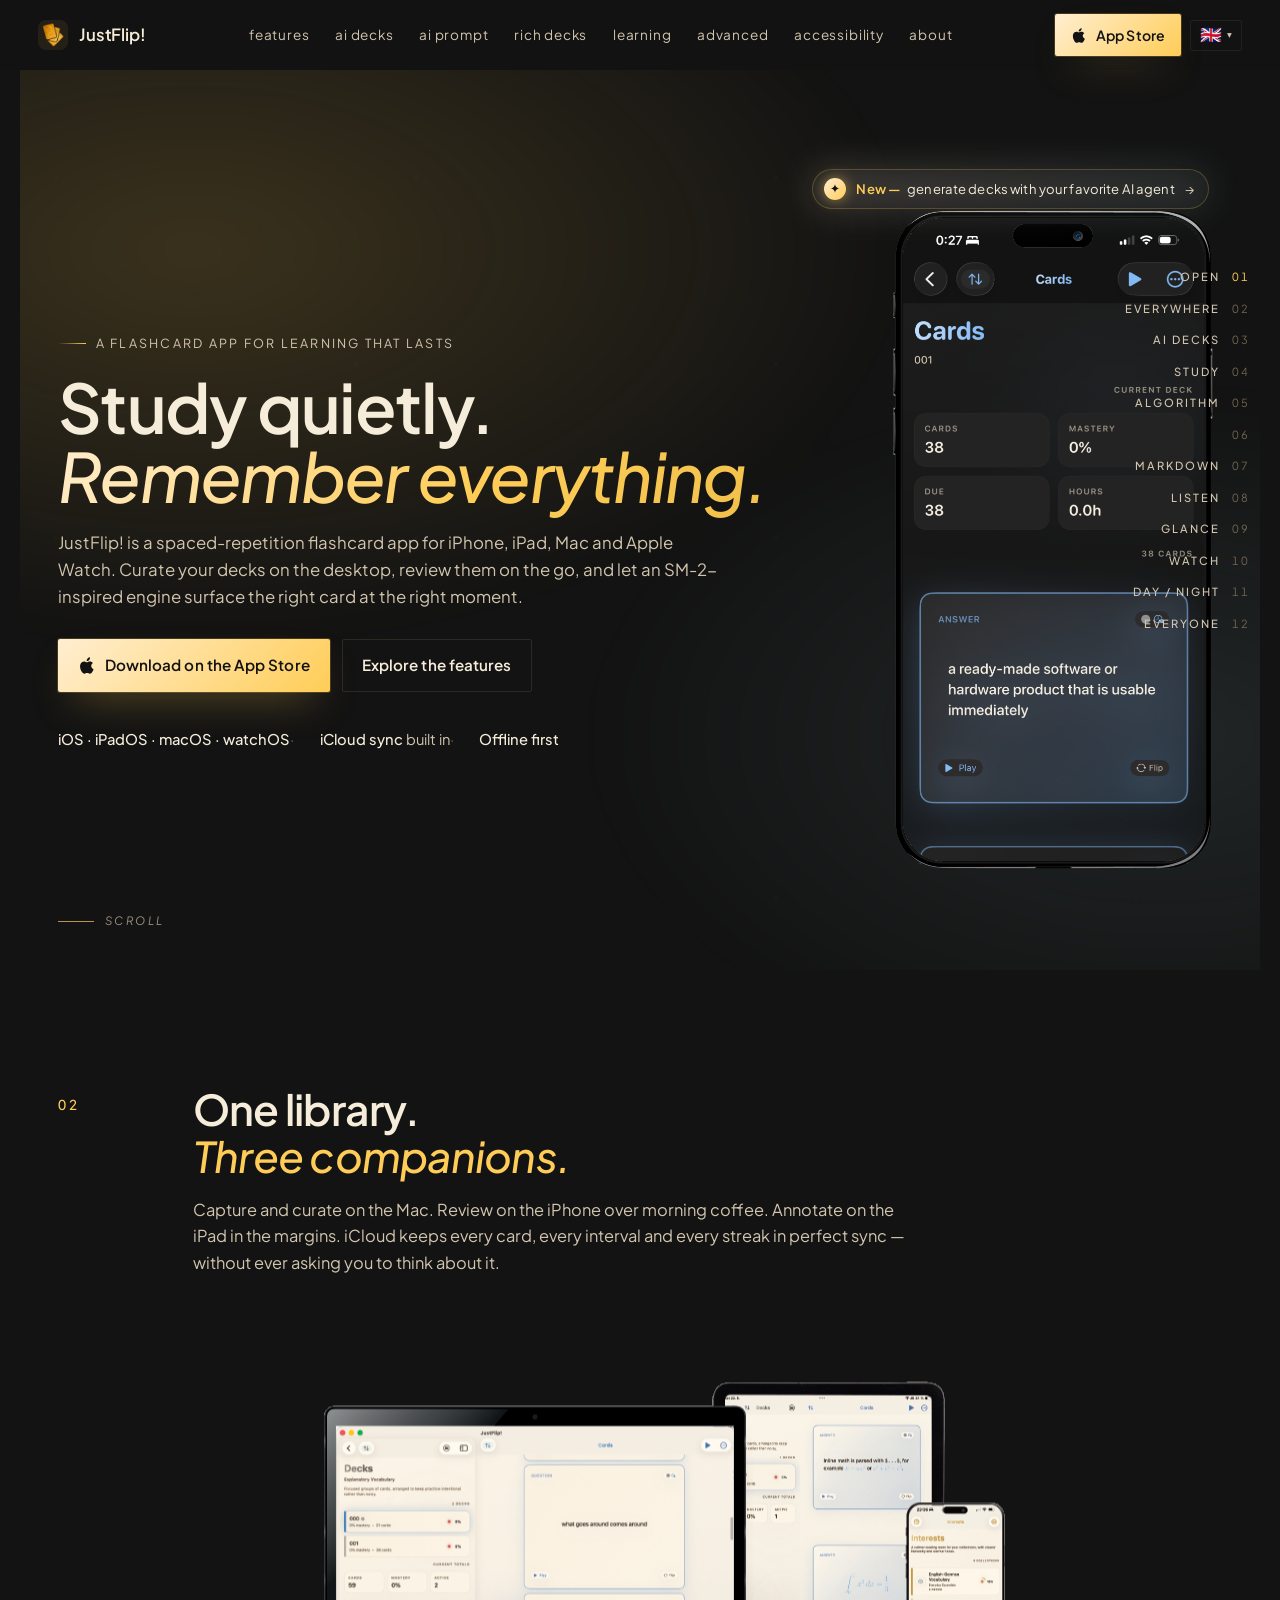
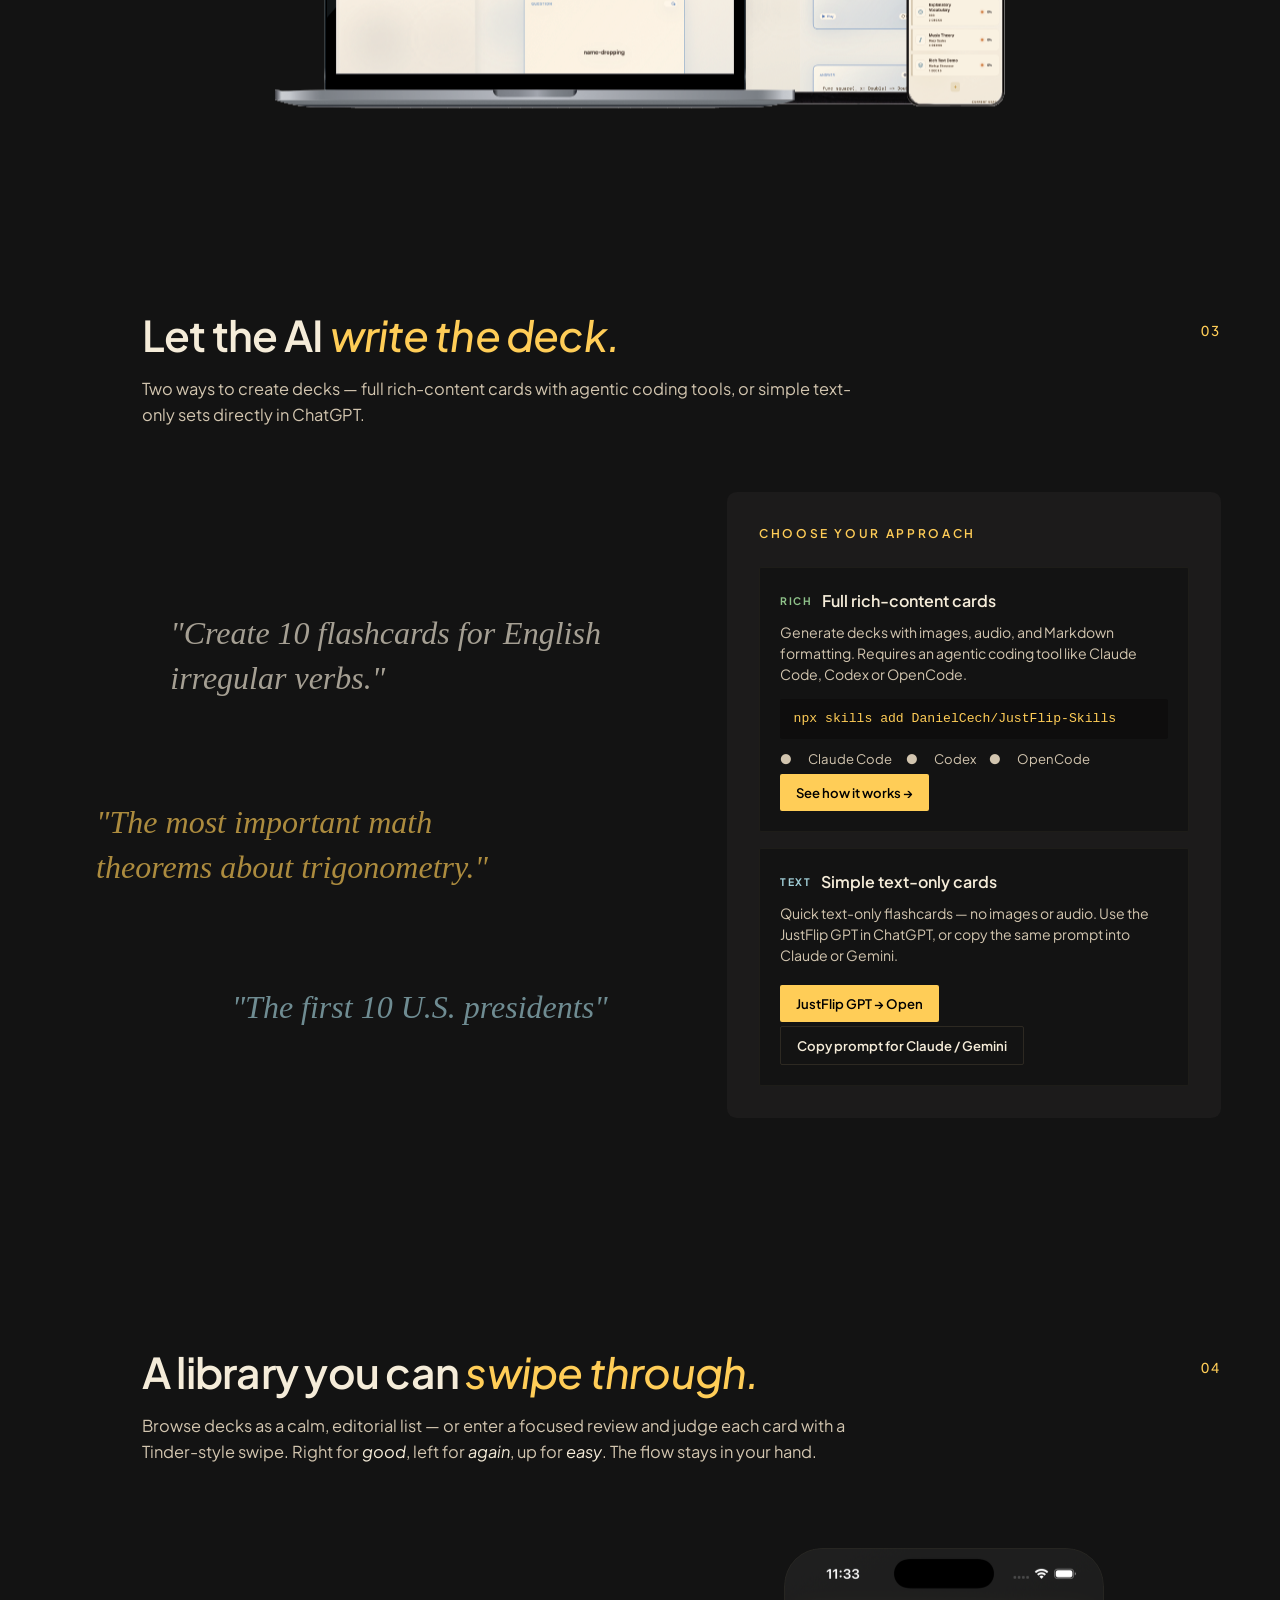
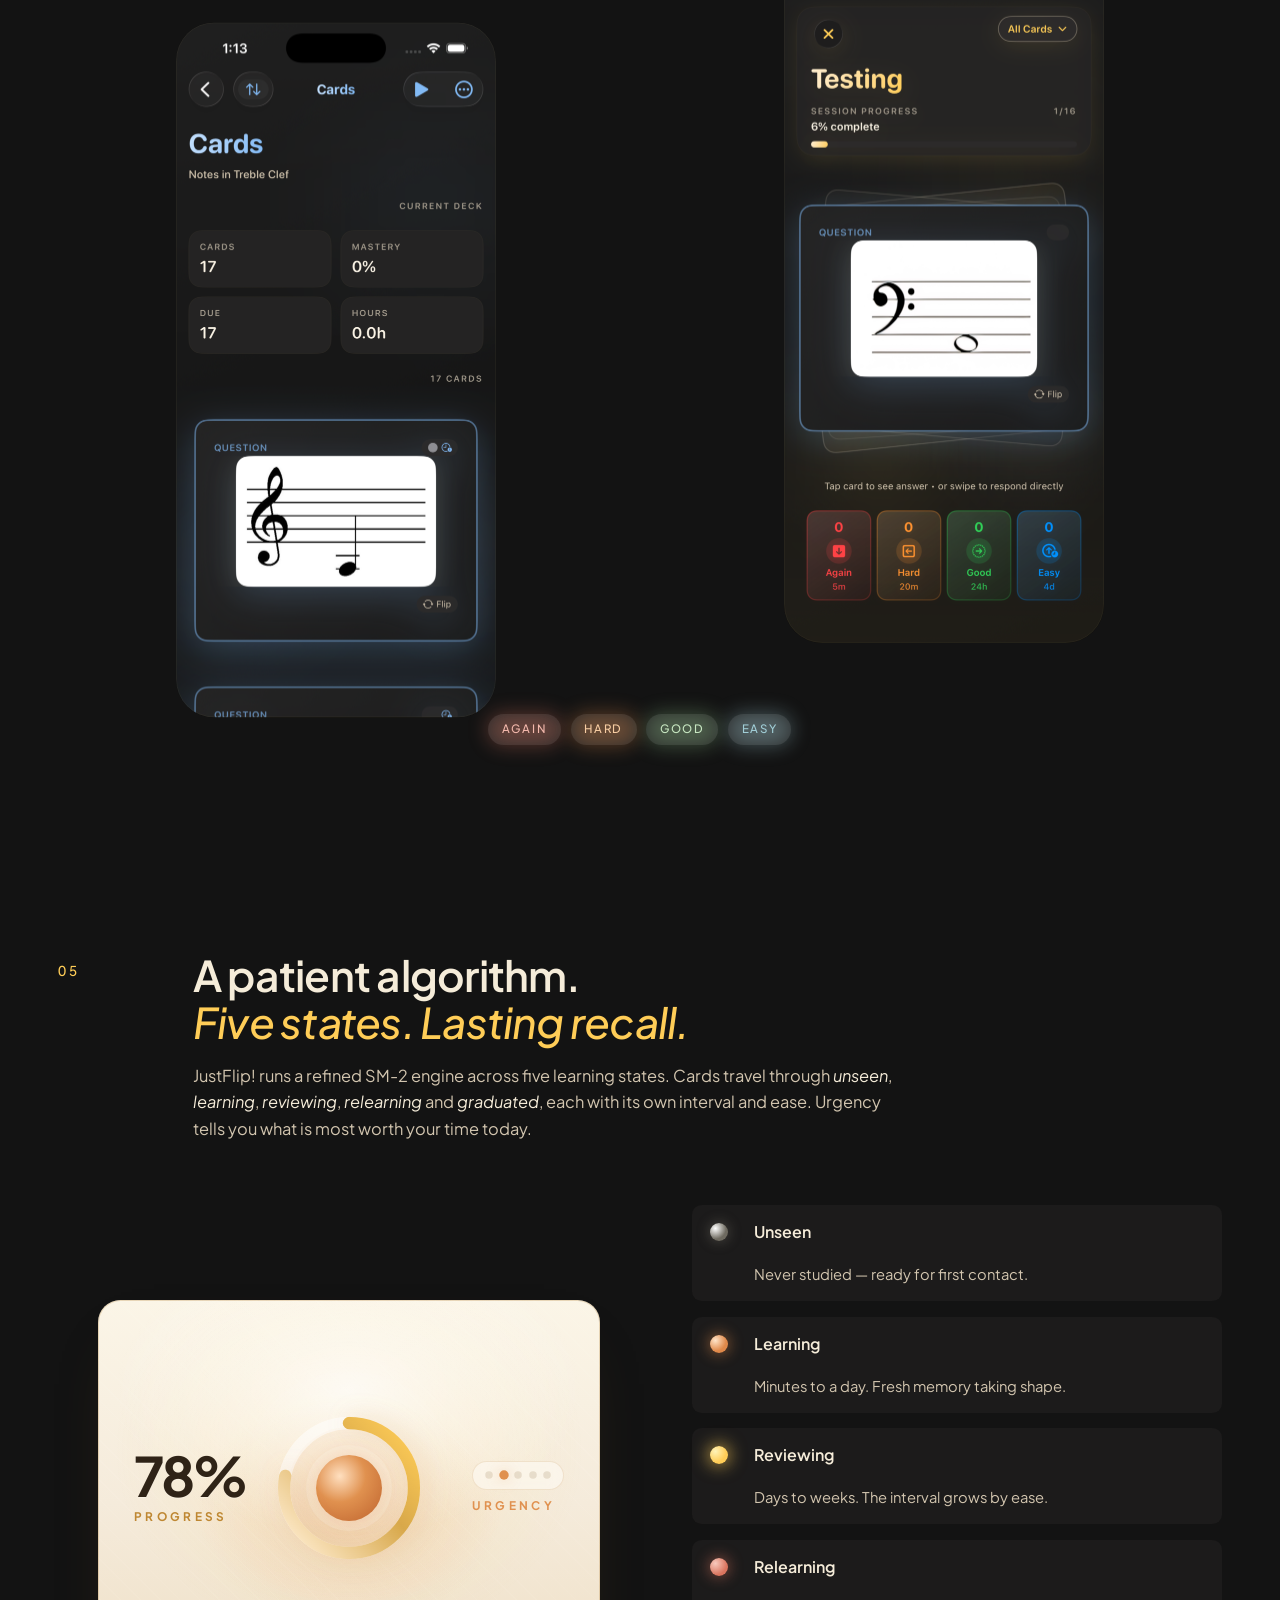
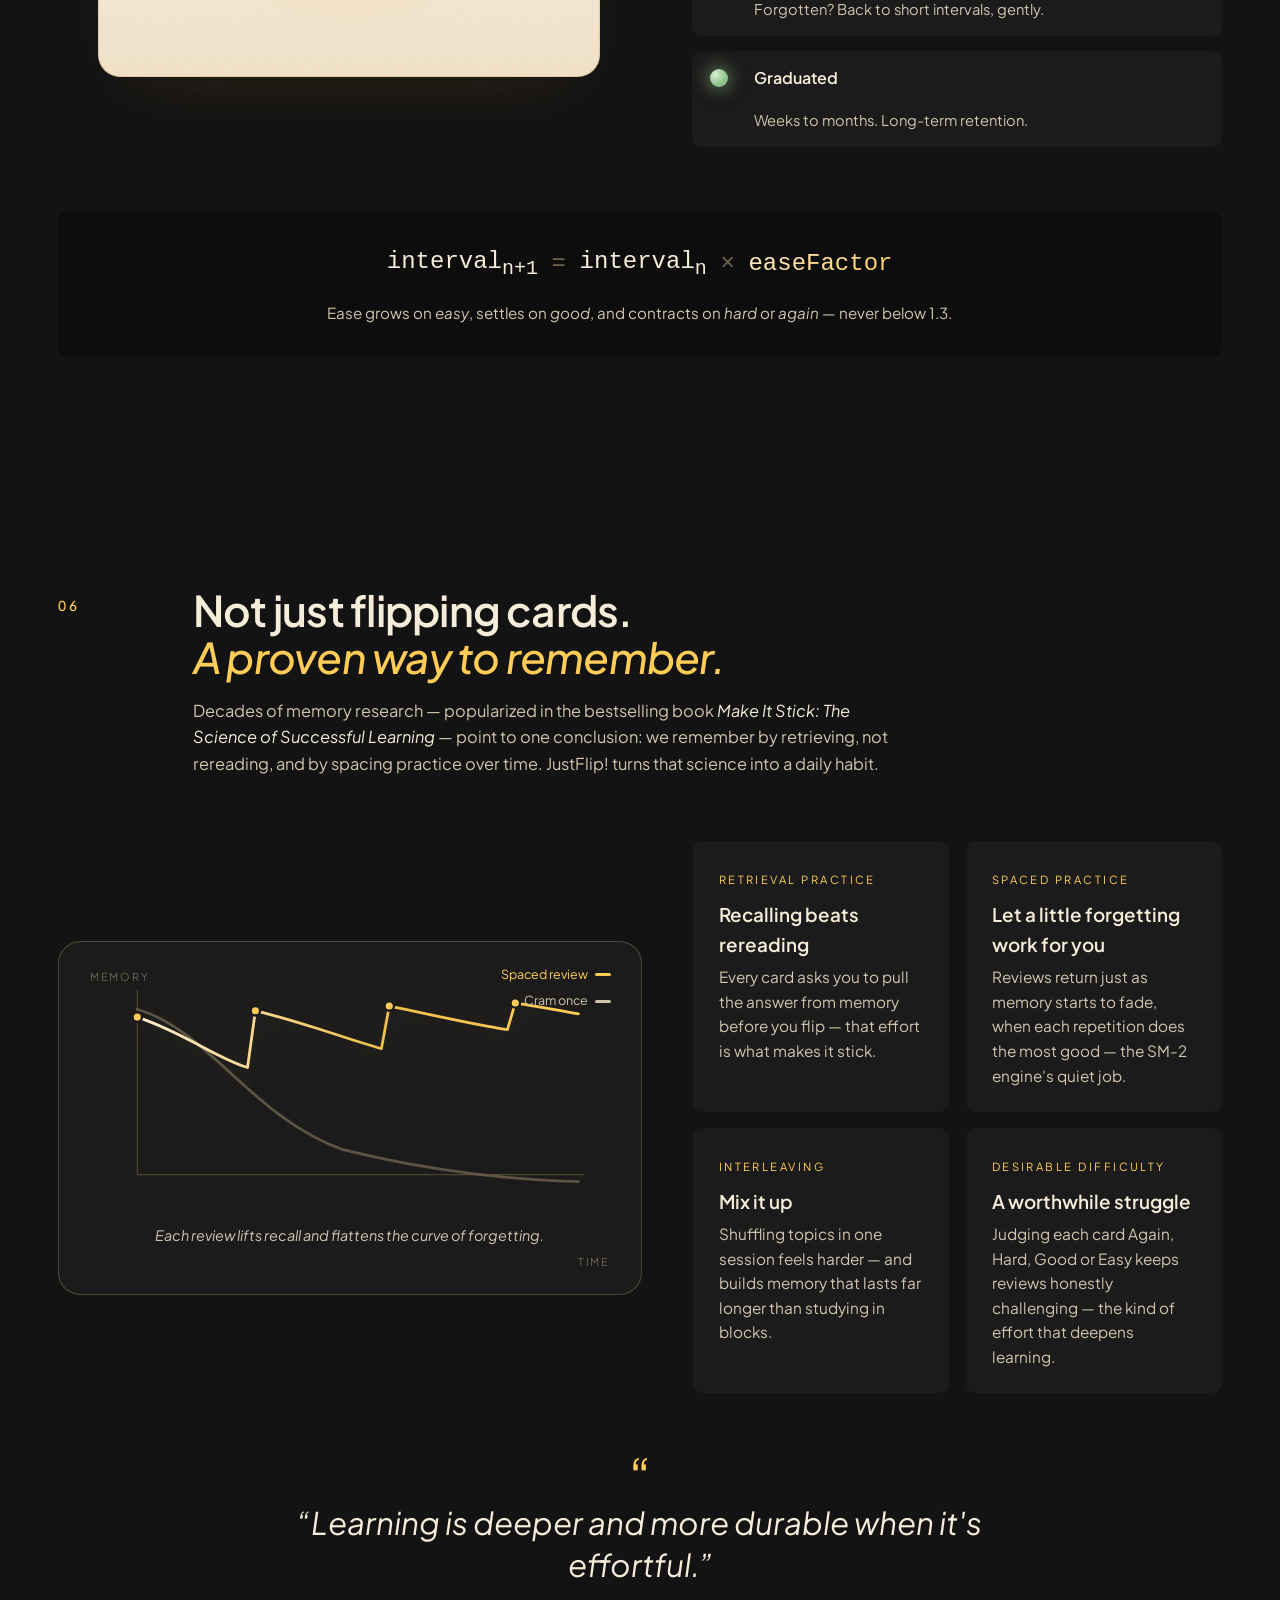
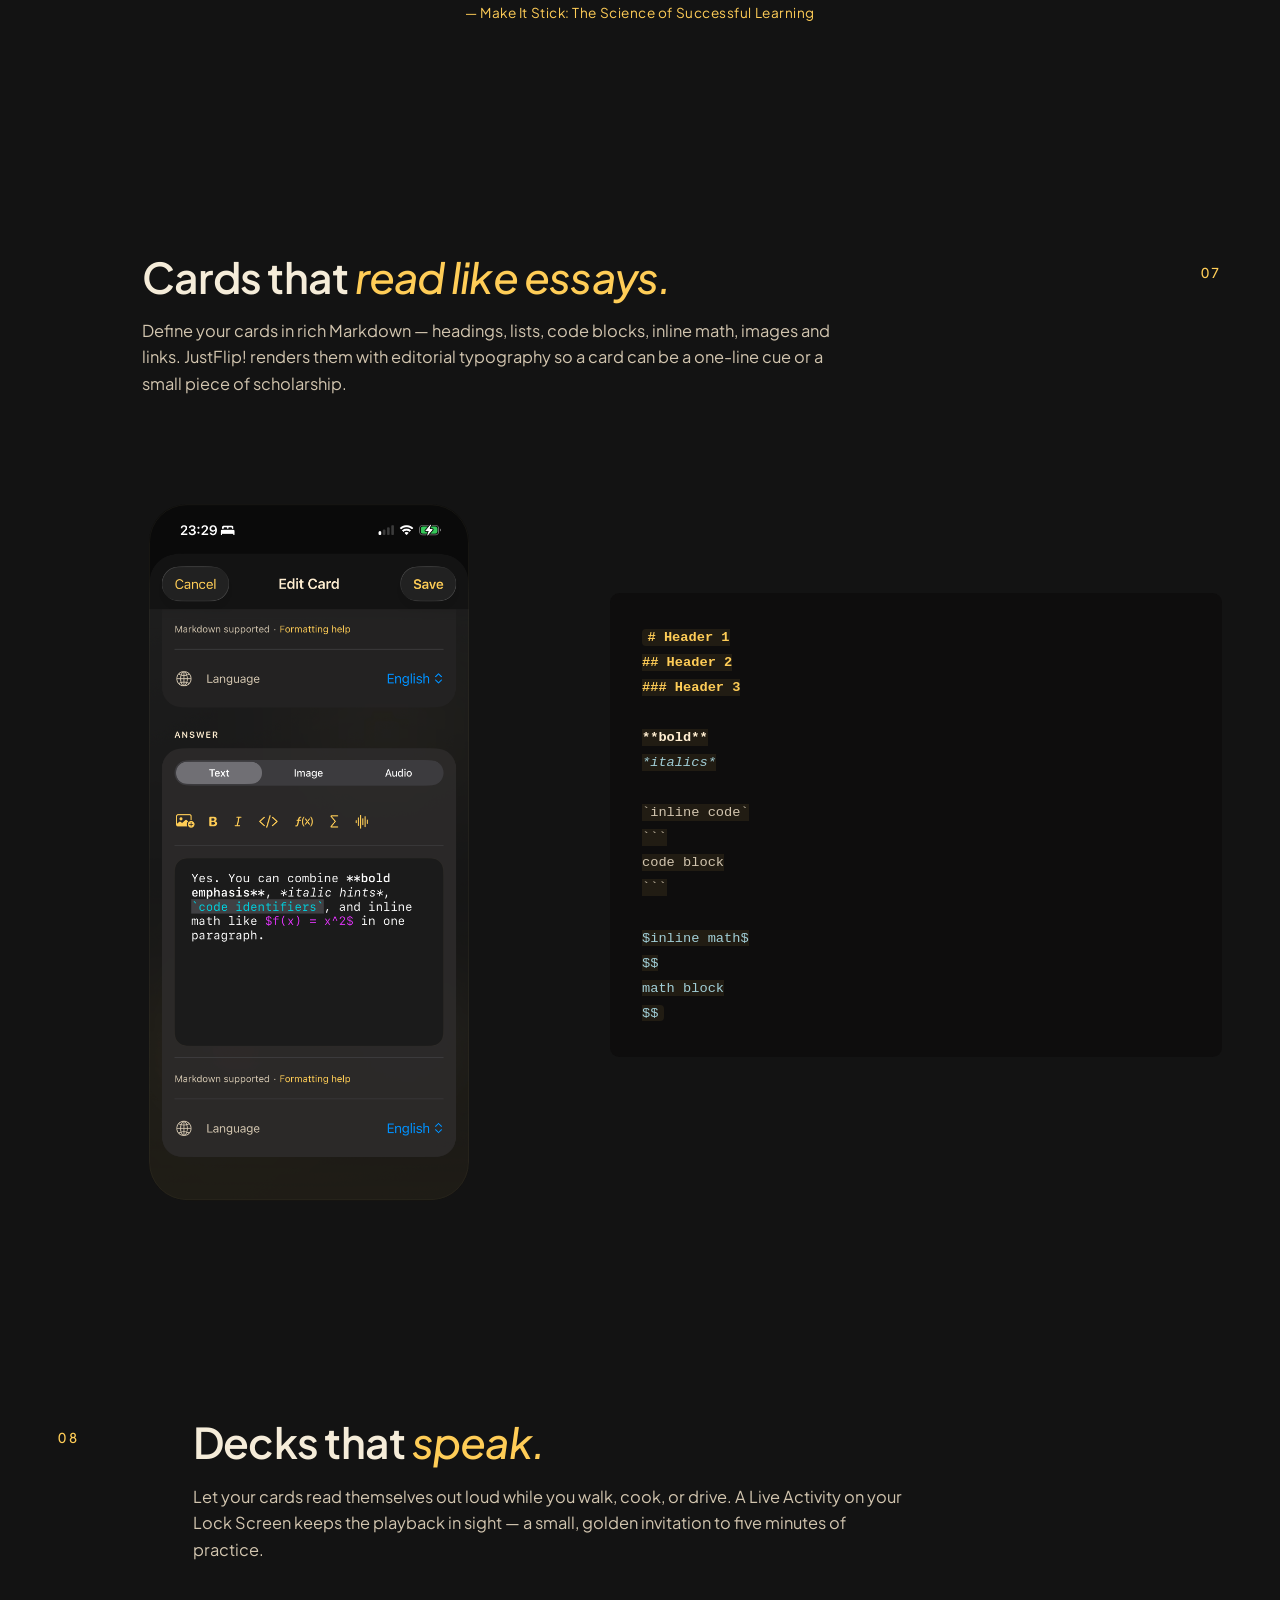
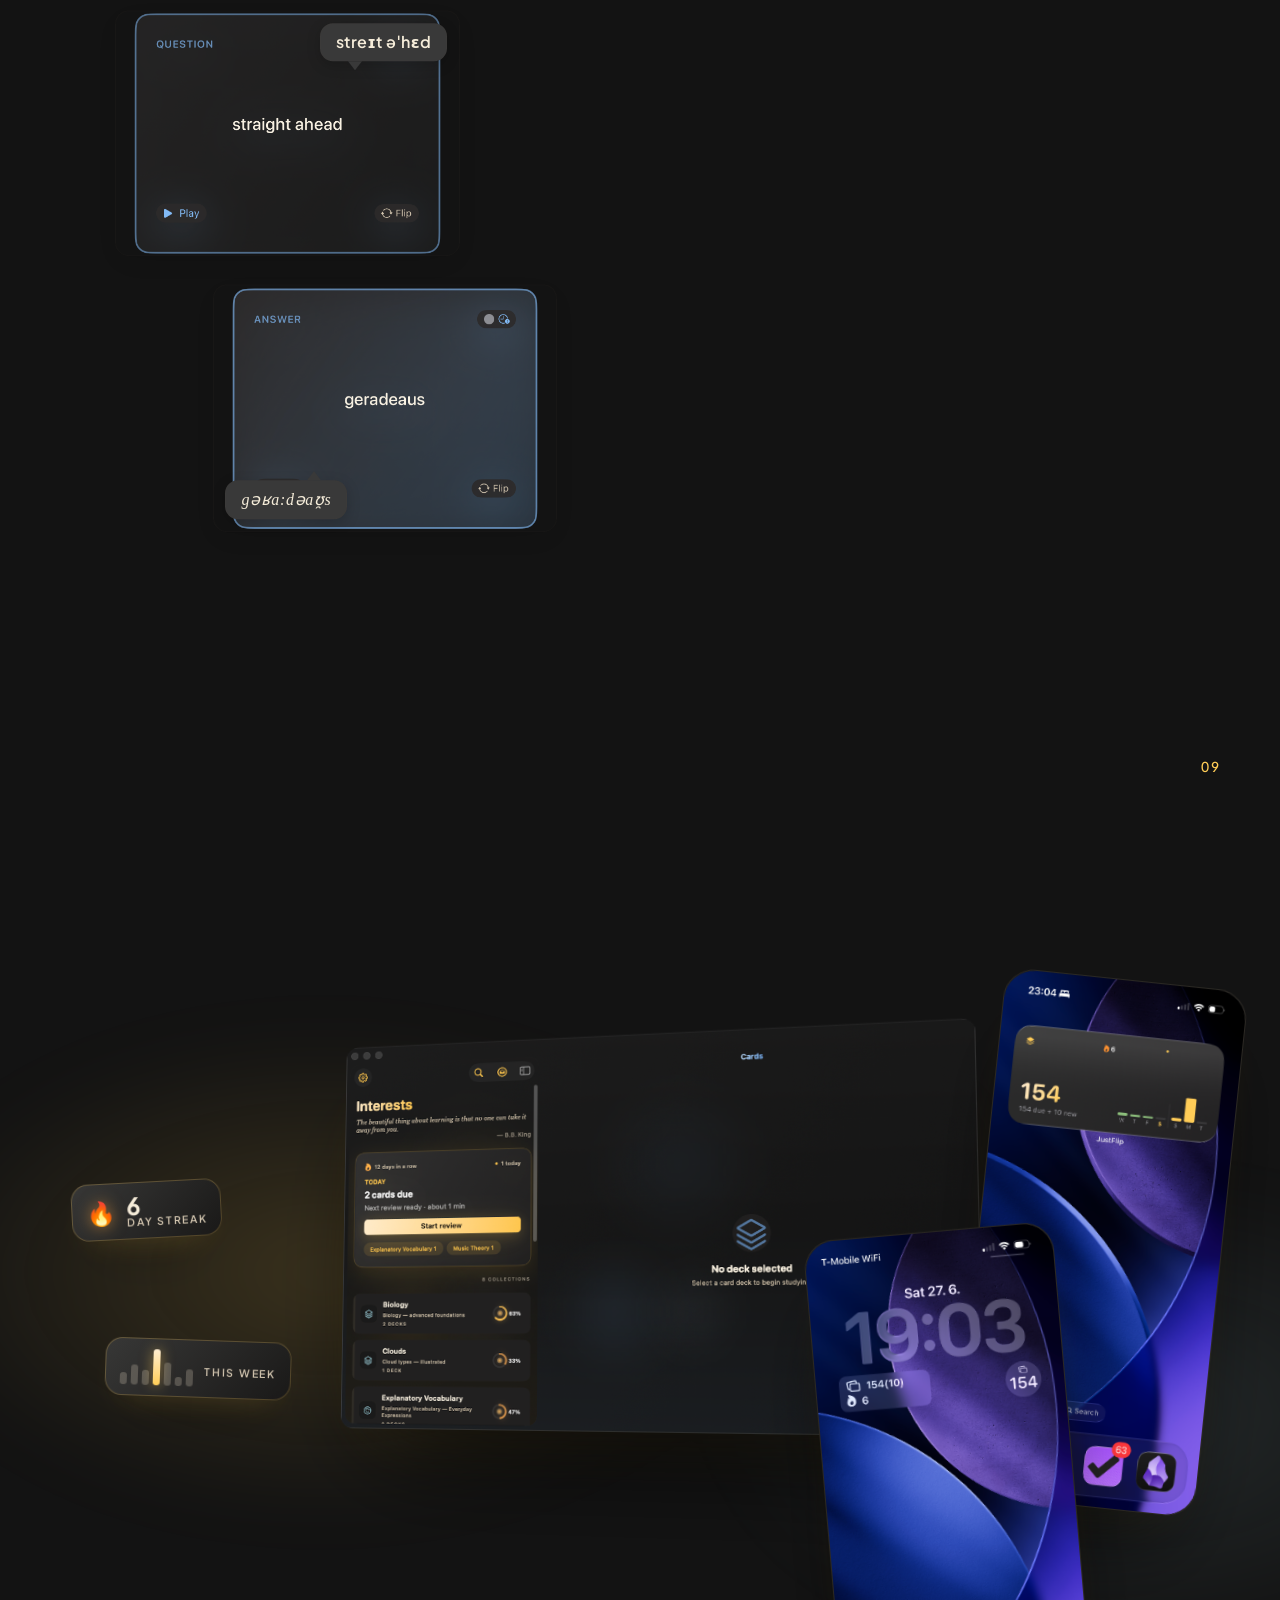
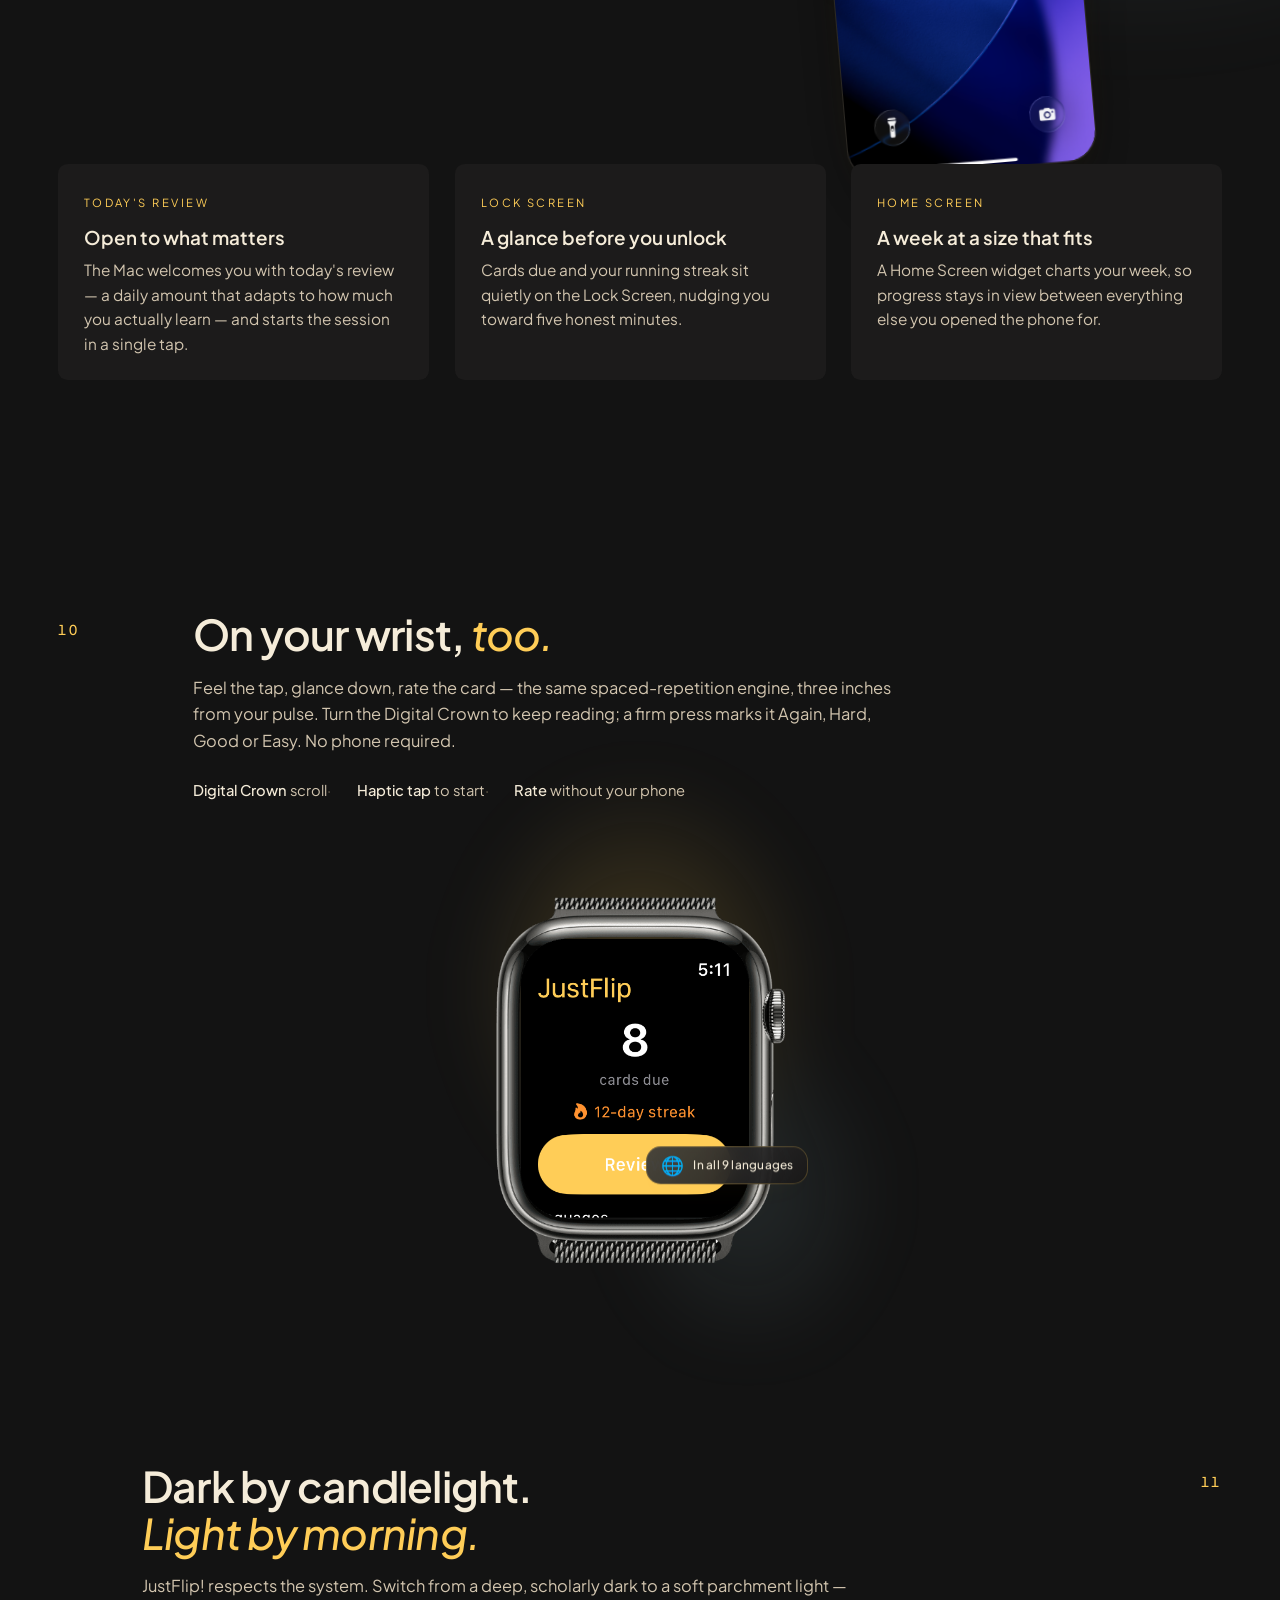
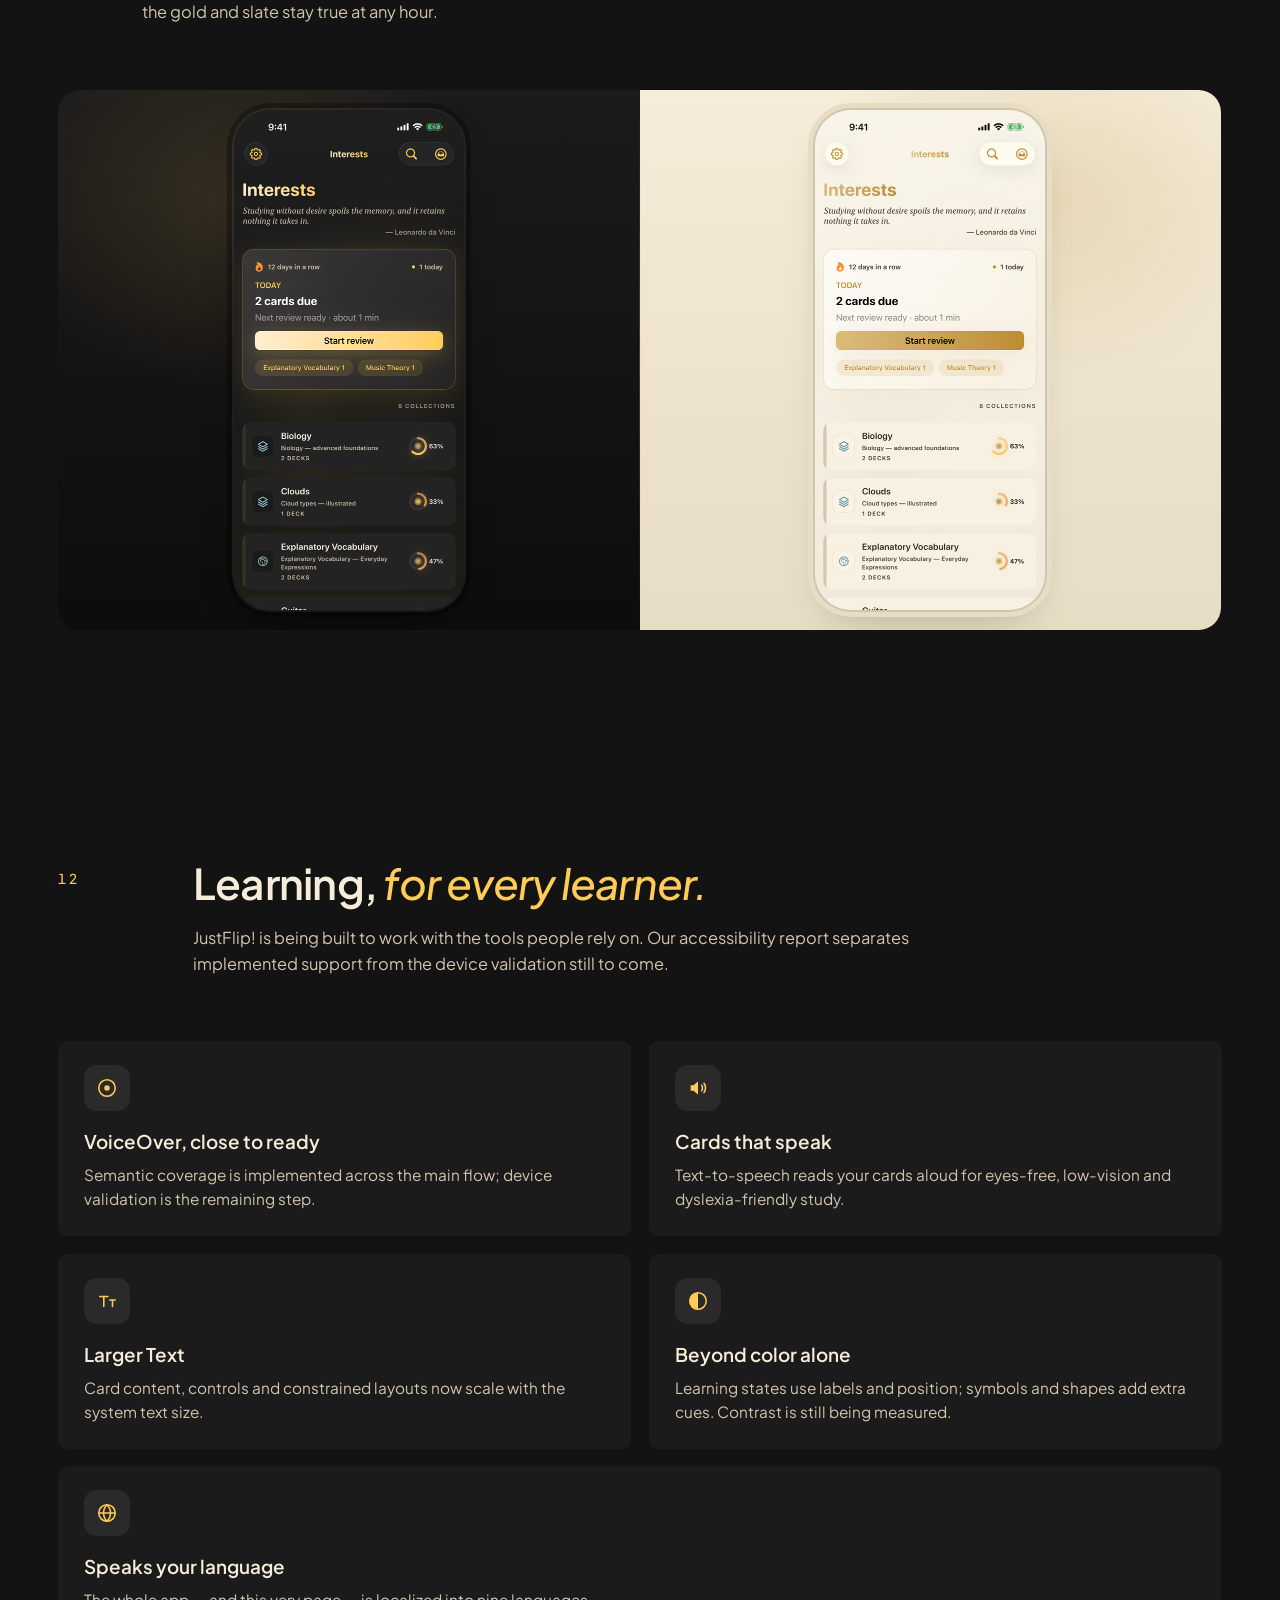
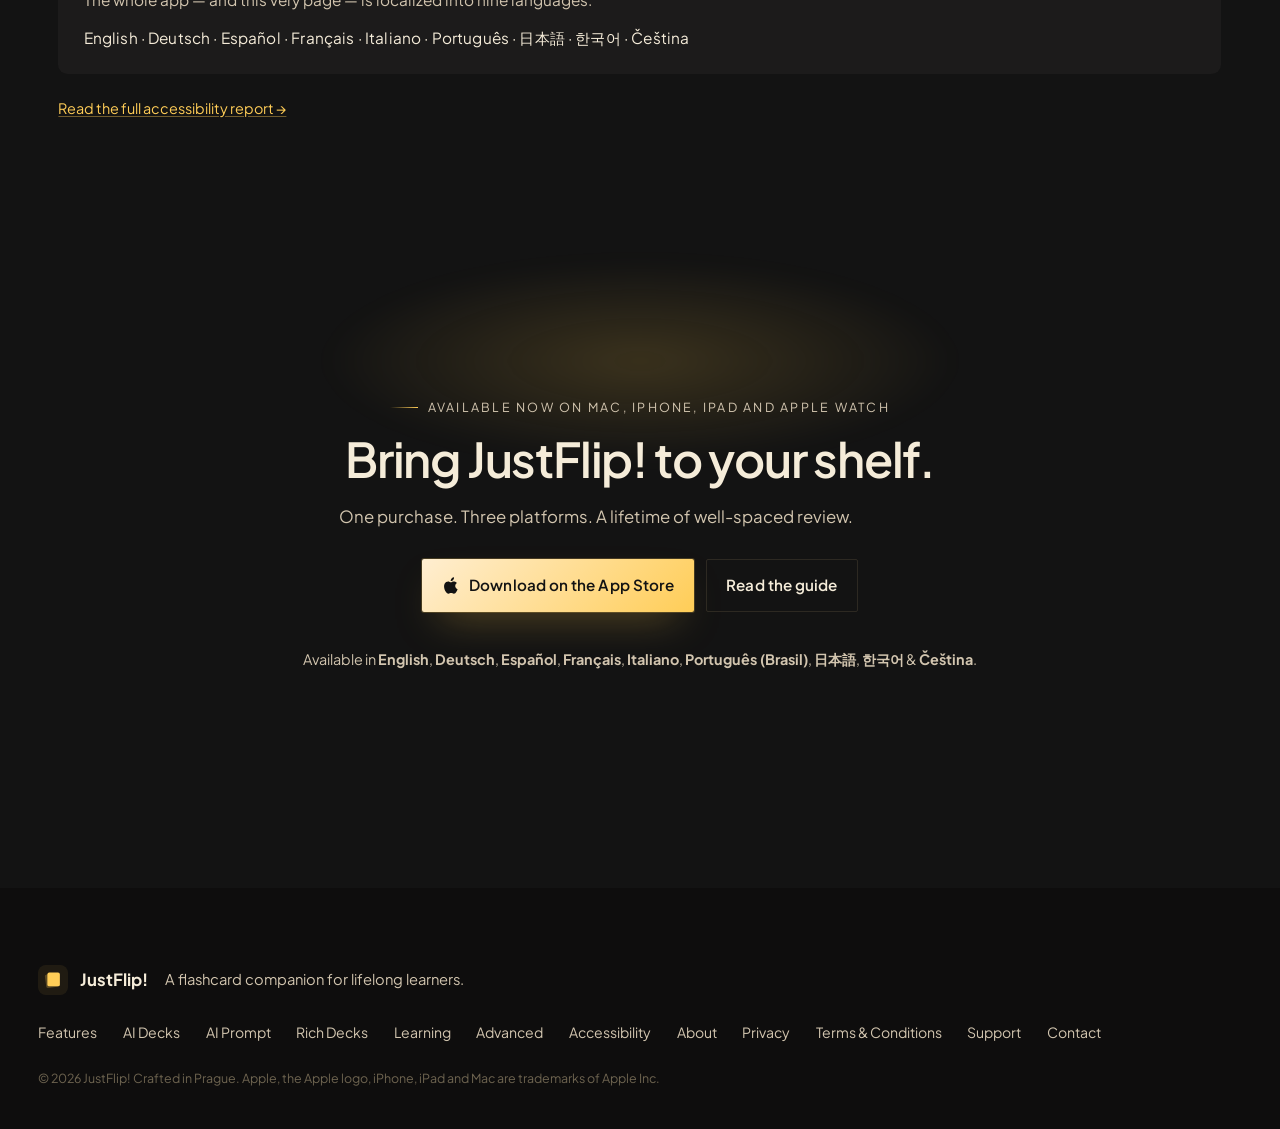
==== commit d559a060: "fix: accessibility page declared the wrong language, and overstated its status The language switcher" ====
--- a/index.html
+++ b/index.html
@@ -39,7 +39,7 @@
       <a href="ai-skill.html" data-i18n="nav.richDecks">Rich Decks</a>
       <a href="learning.html" data-i18n="nav.learning">Learning</a>
       <a href="advanced.html" data-i18n="nav.advanced">Advanced</a>
-      <a href="accessibility.html">Accessibility</a>
+      <a href="accessibility/">Accessibility</a>
       <a href="about.html" data-i18n="nav.about">About</a>
     </nav>
 
@@ -678,7 +678,7 @@
           <p class="access__langs" data-i18n="access.langList">English · Deutsch · Español · Français · Italiano · Português · 日本語 · 한국어 · Čeština</p>
         </div>
       </div>
-      <p class="accessibility-home-link"><a class="legal-link" href="accessibility.html">Read the full accessibility report →</a></p>
+      <p class="accessibility-home-link"><a class="legal-link" href="accessibility/">Read the full accessibility report →</a></p>
     </section>
 
     <!-- Download -->
@@ -722,7 +722,7 @@
         <a href="ai-skill.html" data-i18n="footer.richDecks">Rich Decks</a>
         <a href="learning.html" data-i18n="footer.learning">Learning</a>
         <a href="advanced.html" data-i18n="footer.advanced">Advanced</a>
-        <a href="accessibility.html">Accessibility</a>
+        <a href="accessibility/">Accessibility</a>
         <a href="about.html" data-i18n="footer.about">About</a>
         <a href="privacy.html" data-i18n="footer.privacy">Privacy</a>
         <a href="terms.html" data-i18n="footer.terms">Terms &amp; Conditions</a>
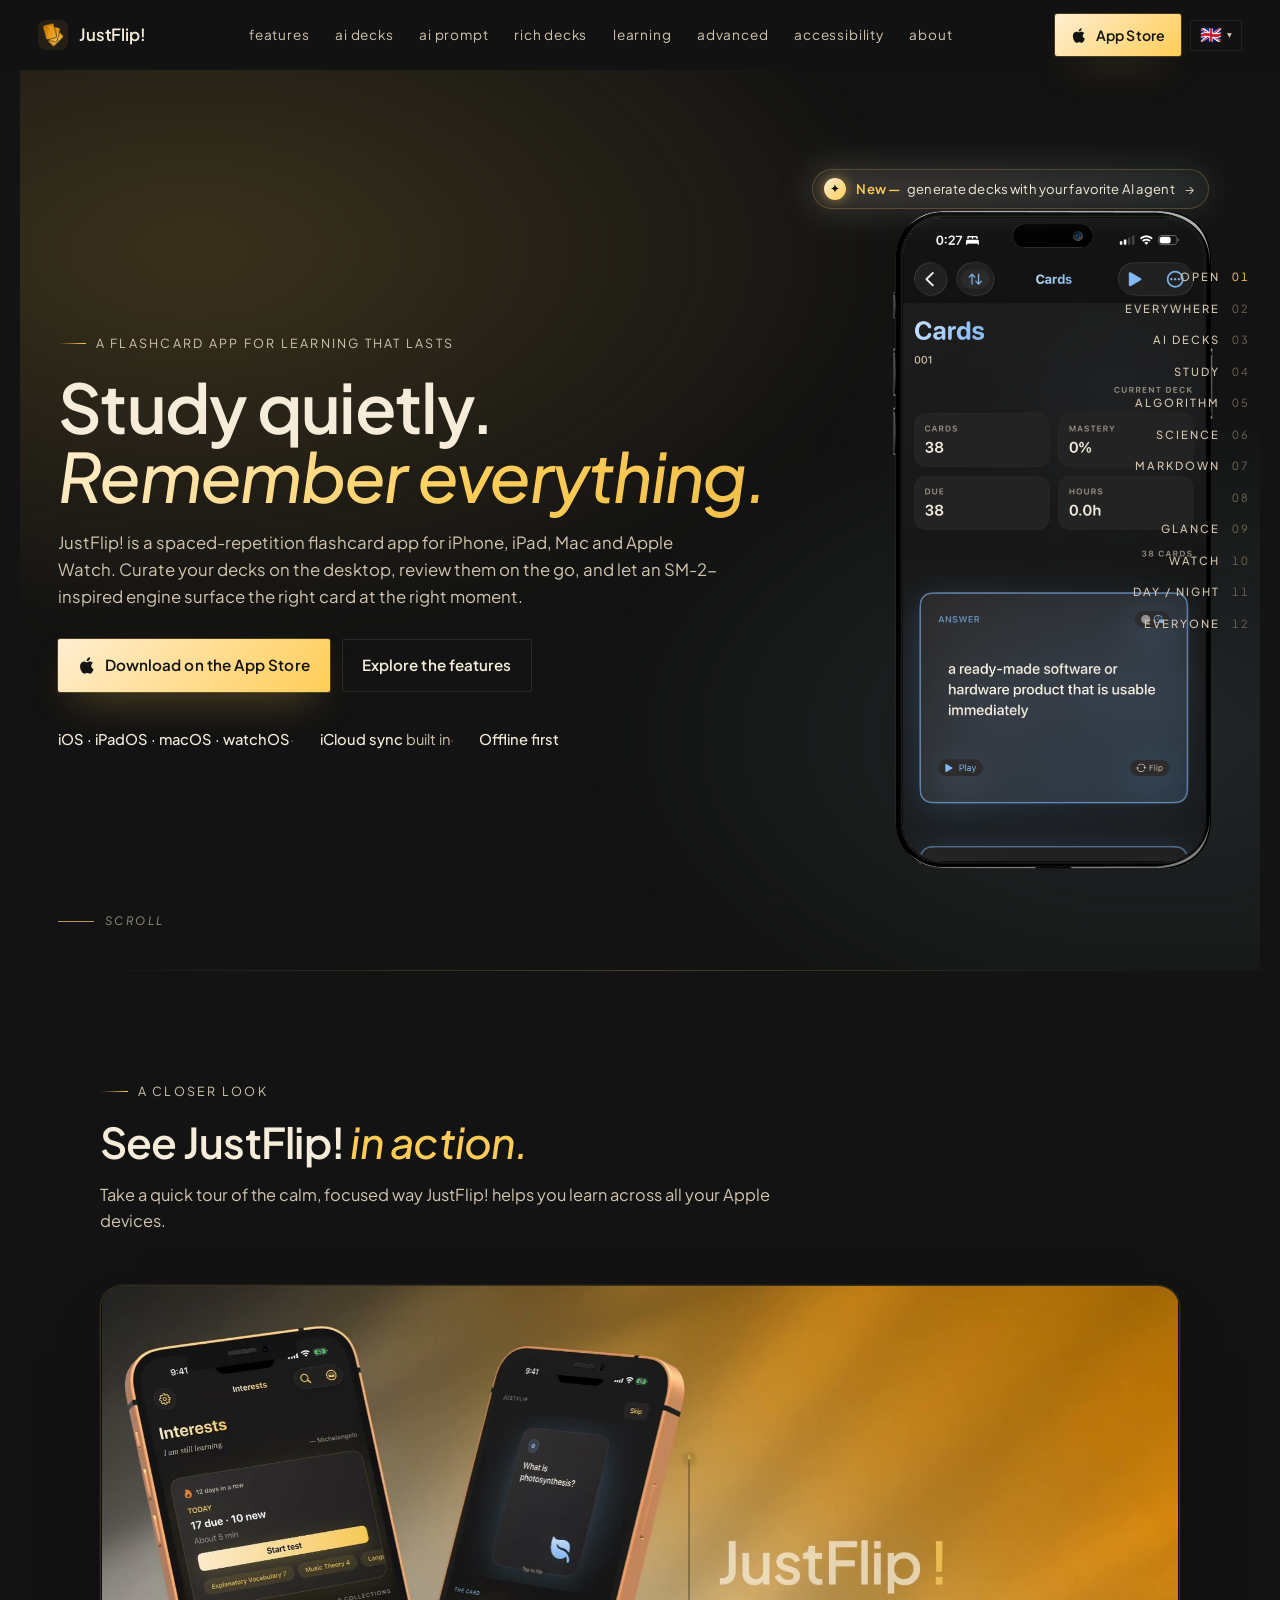
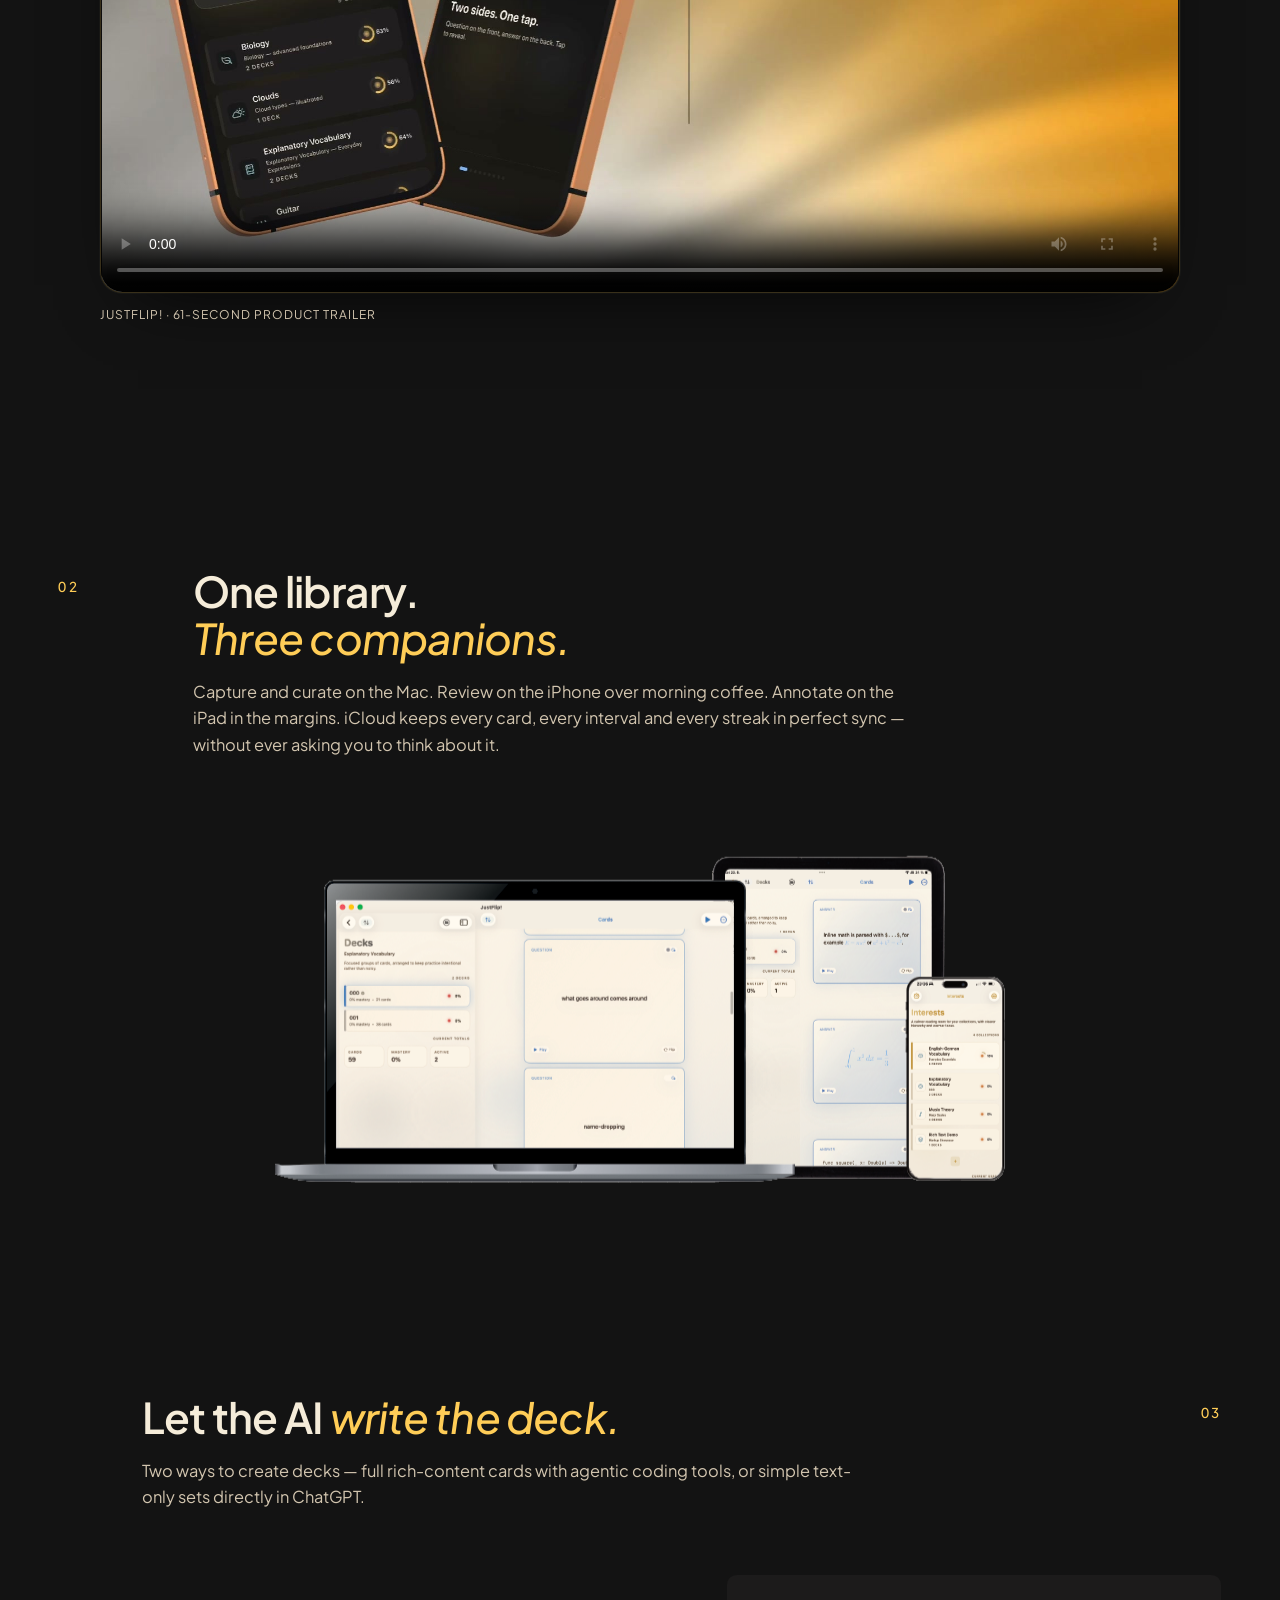
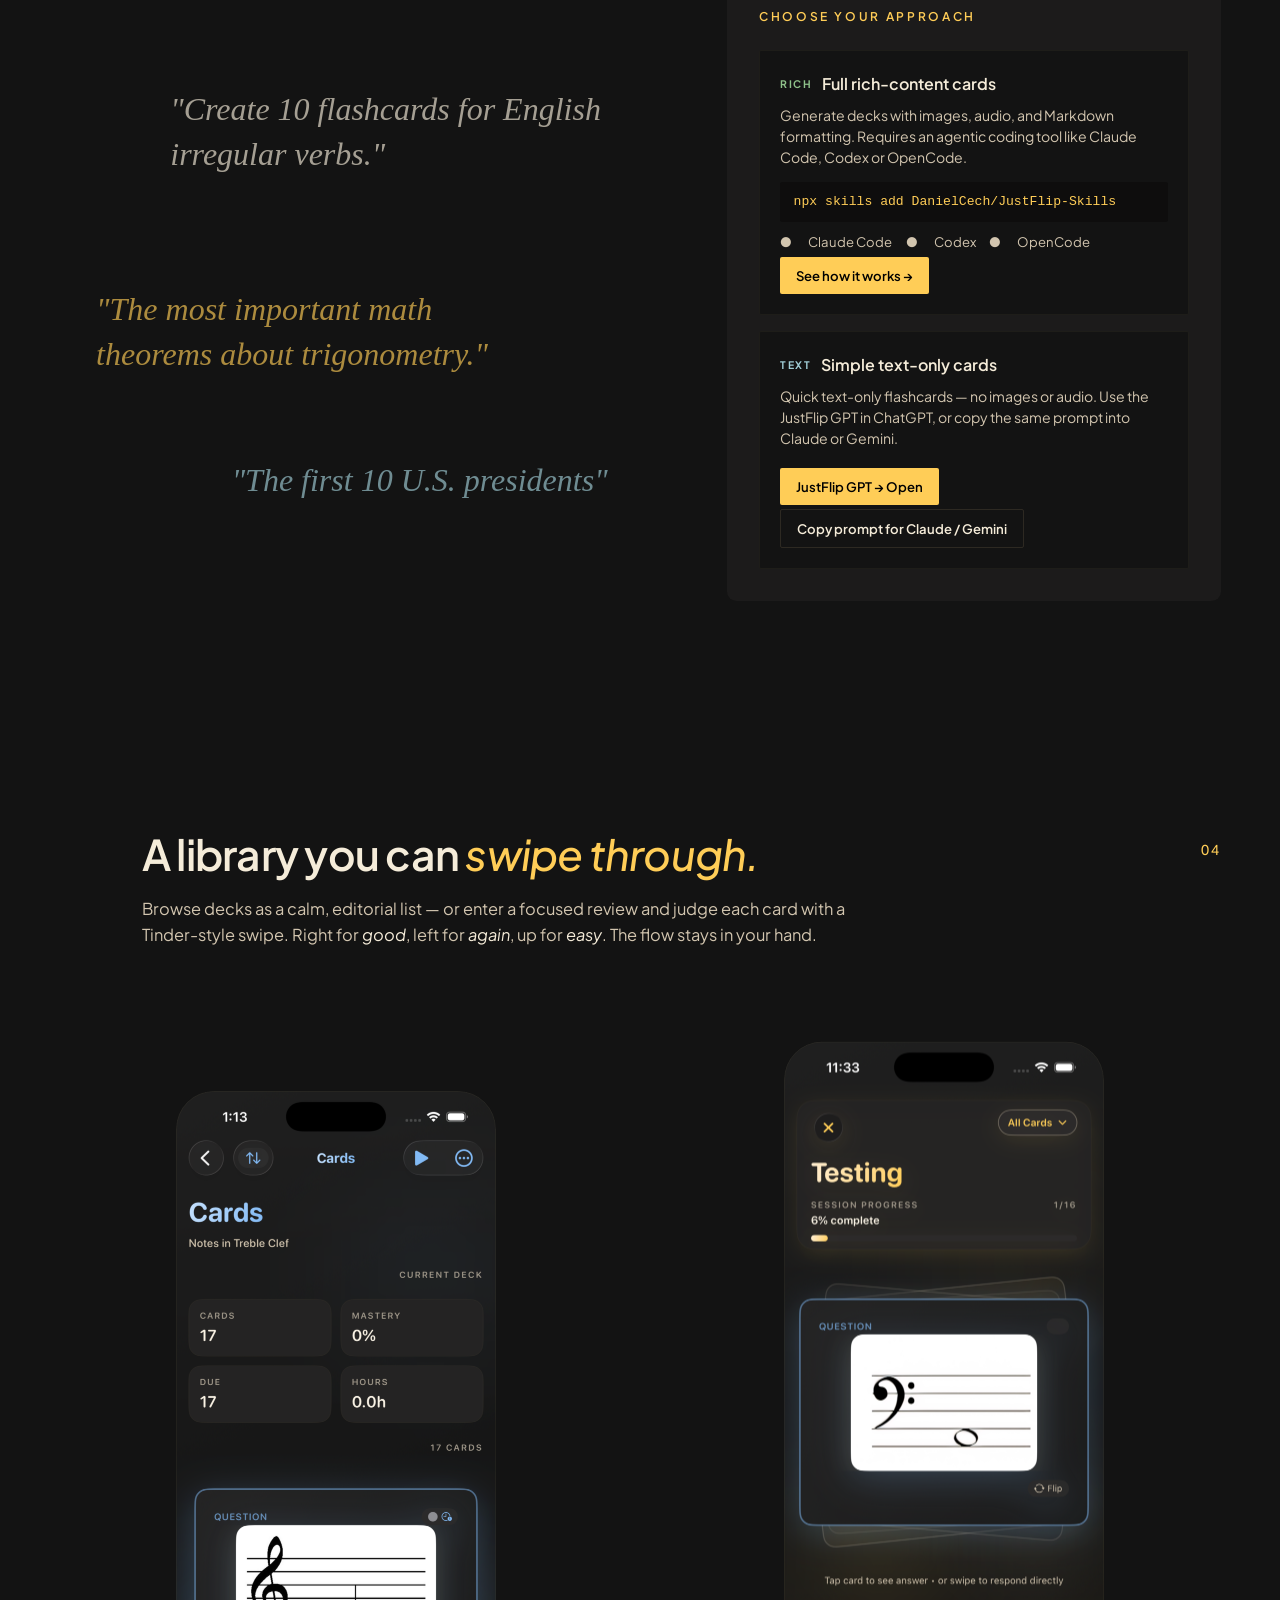
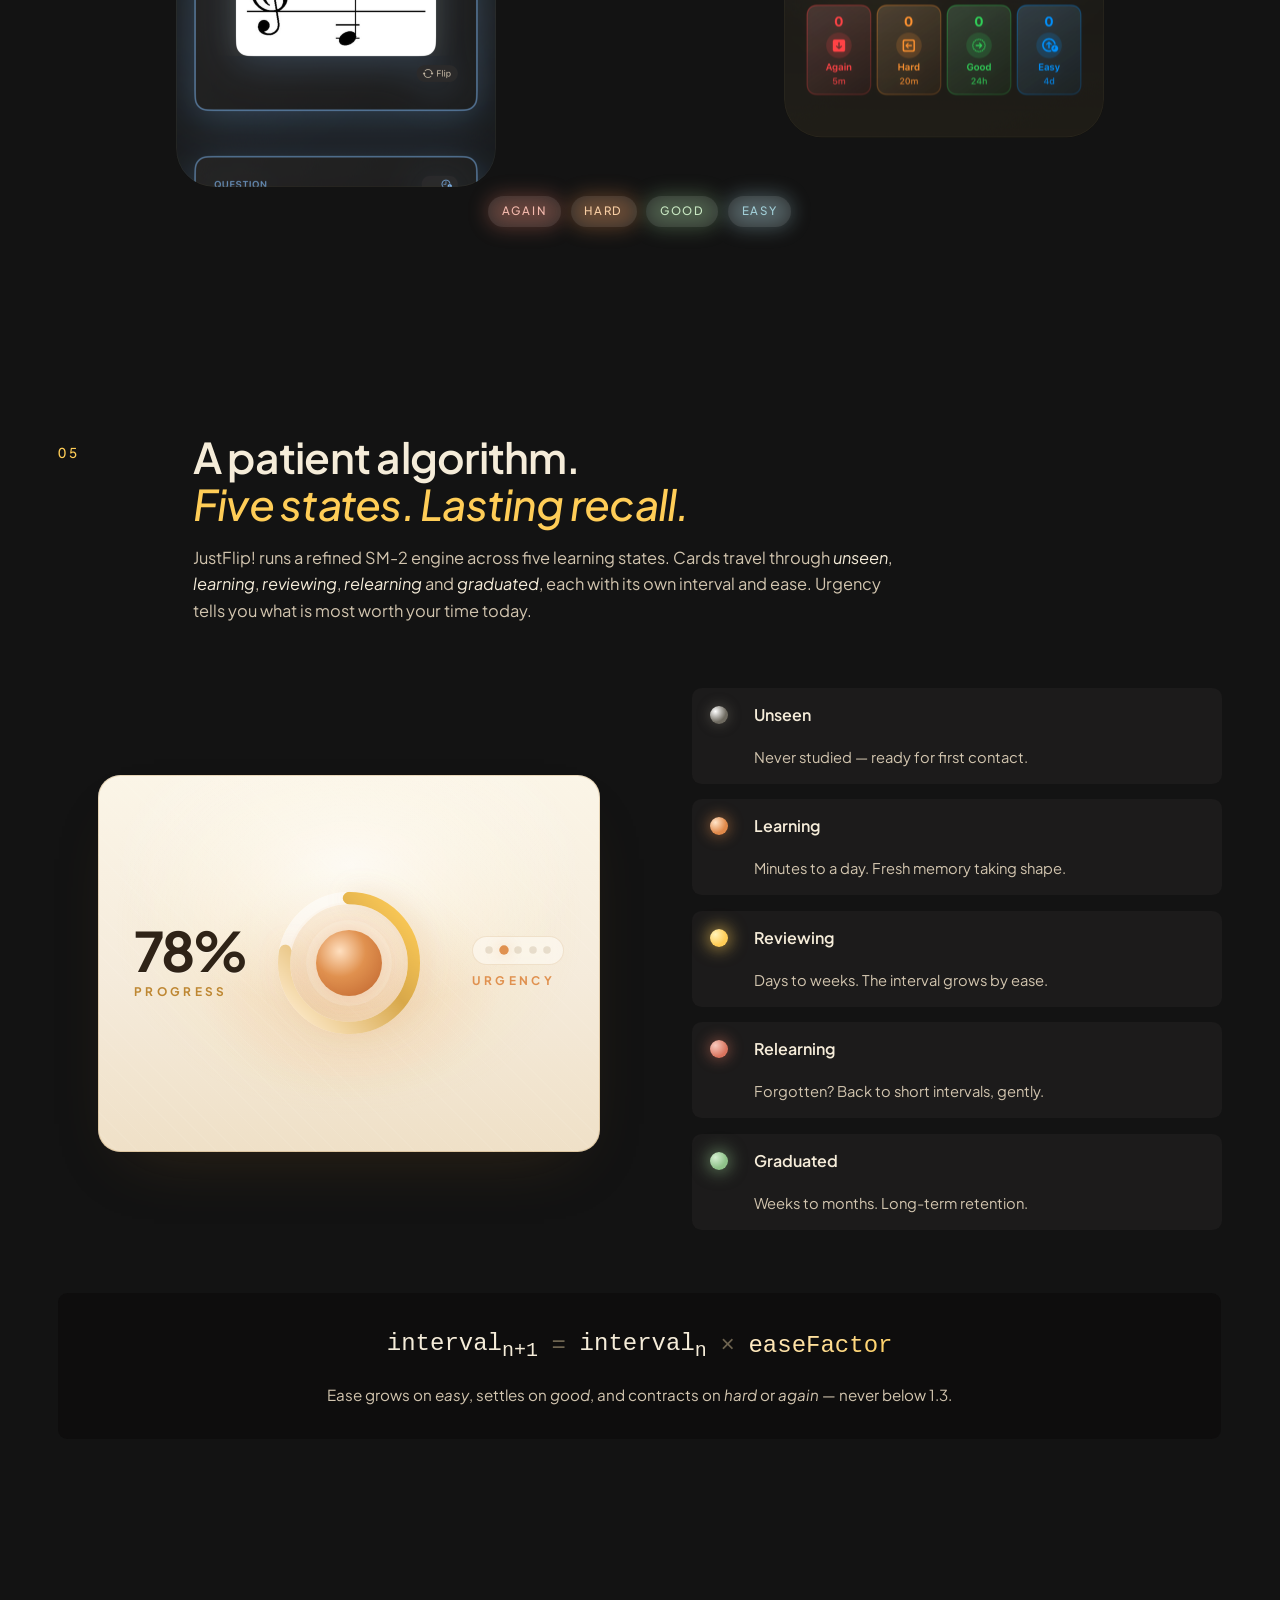
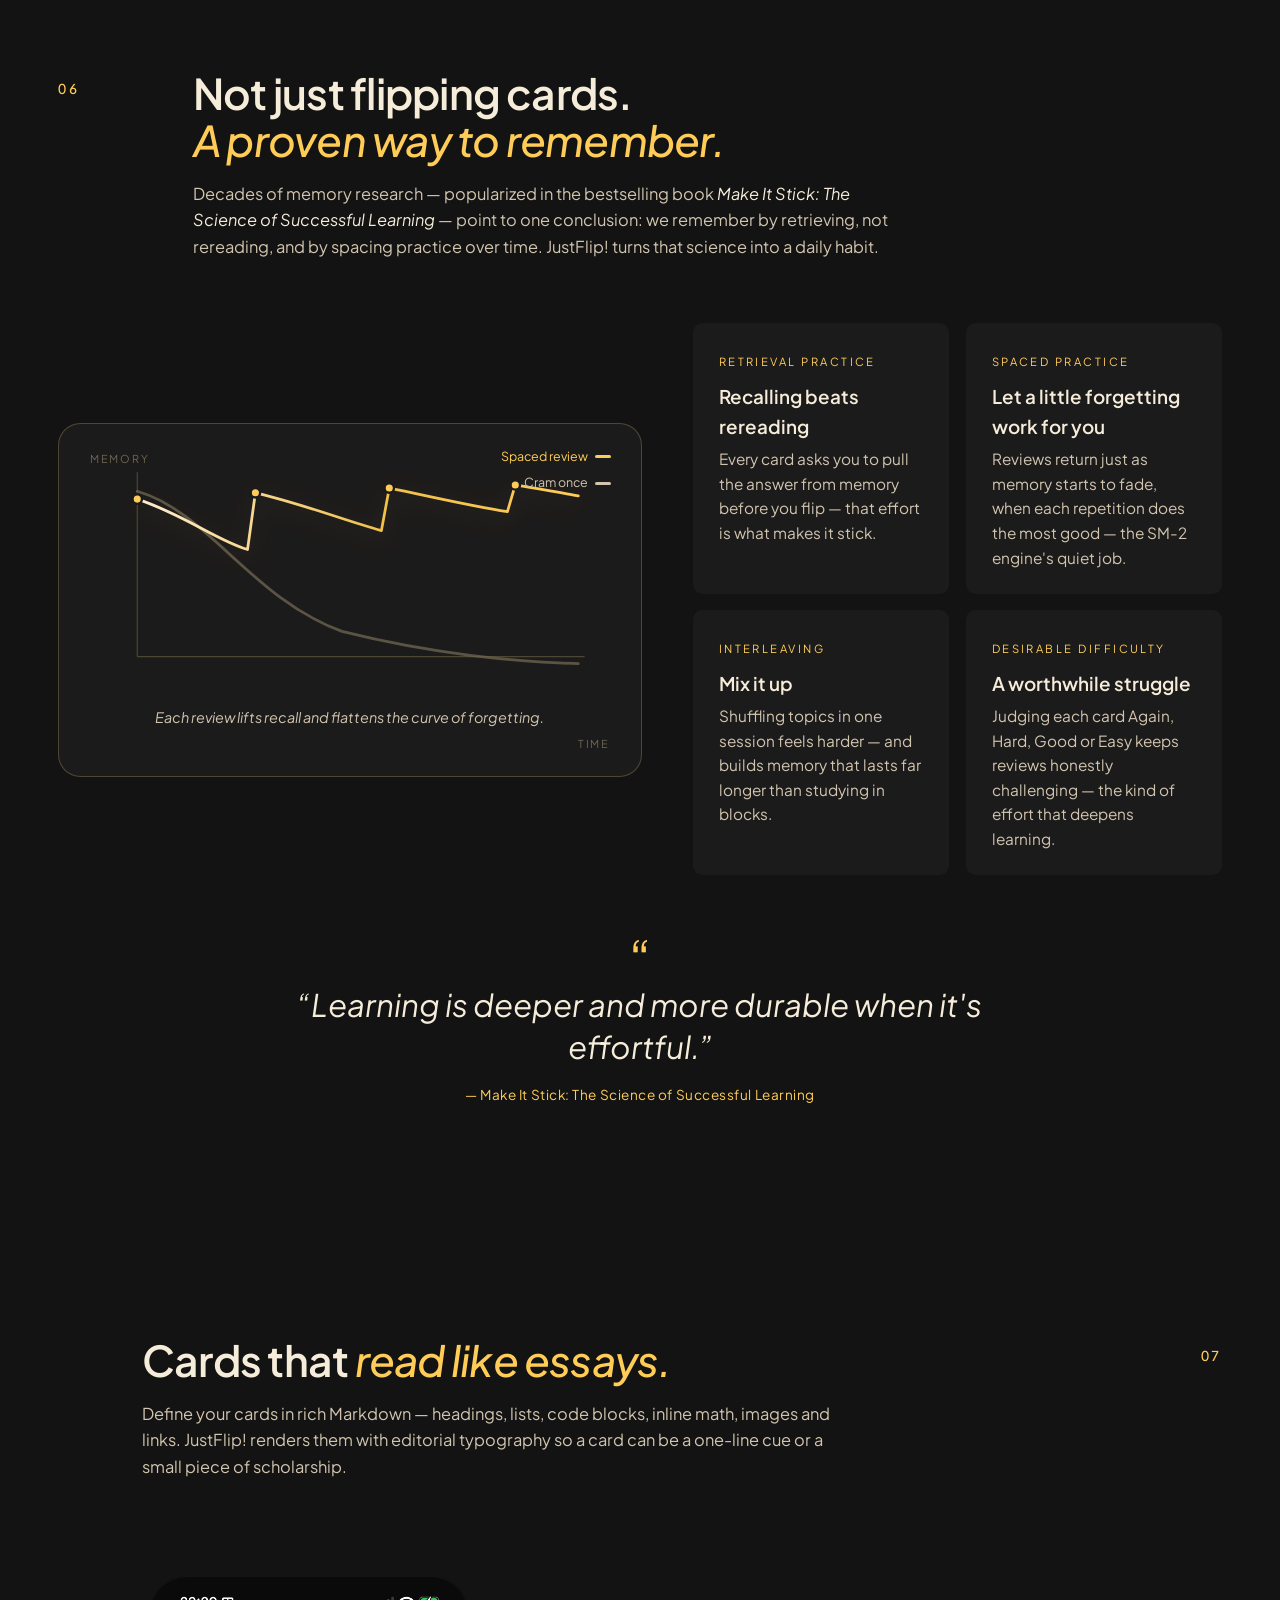
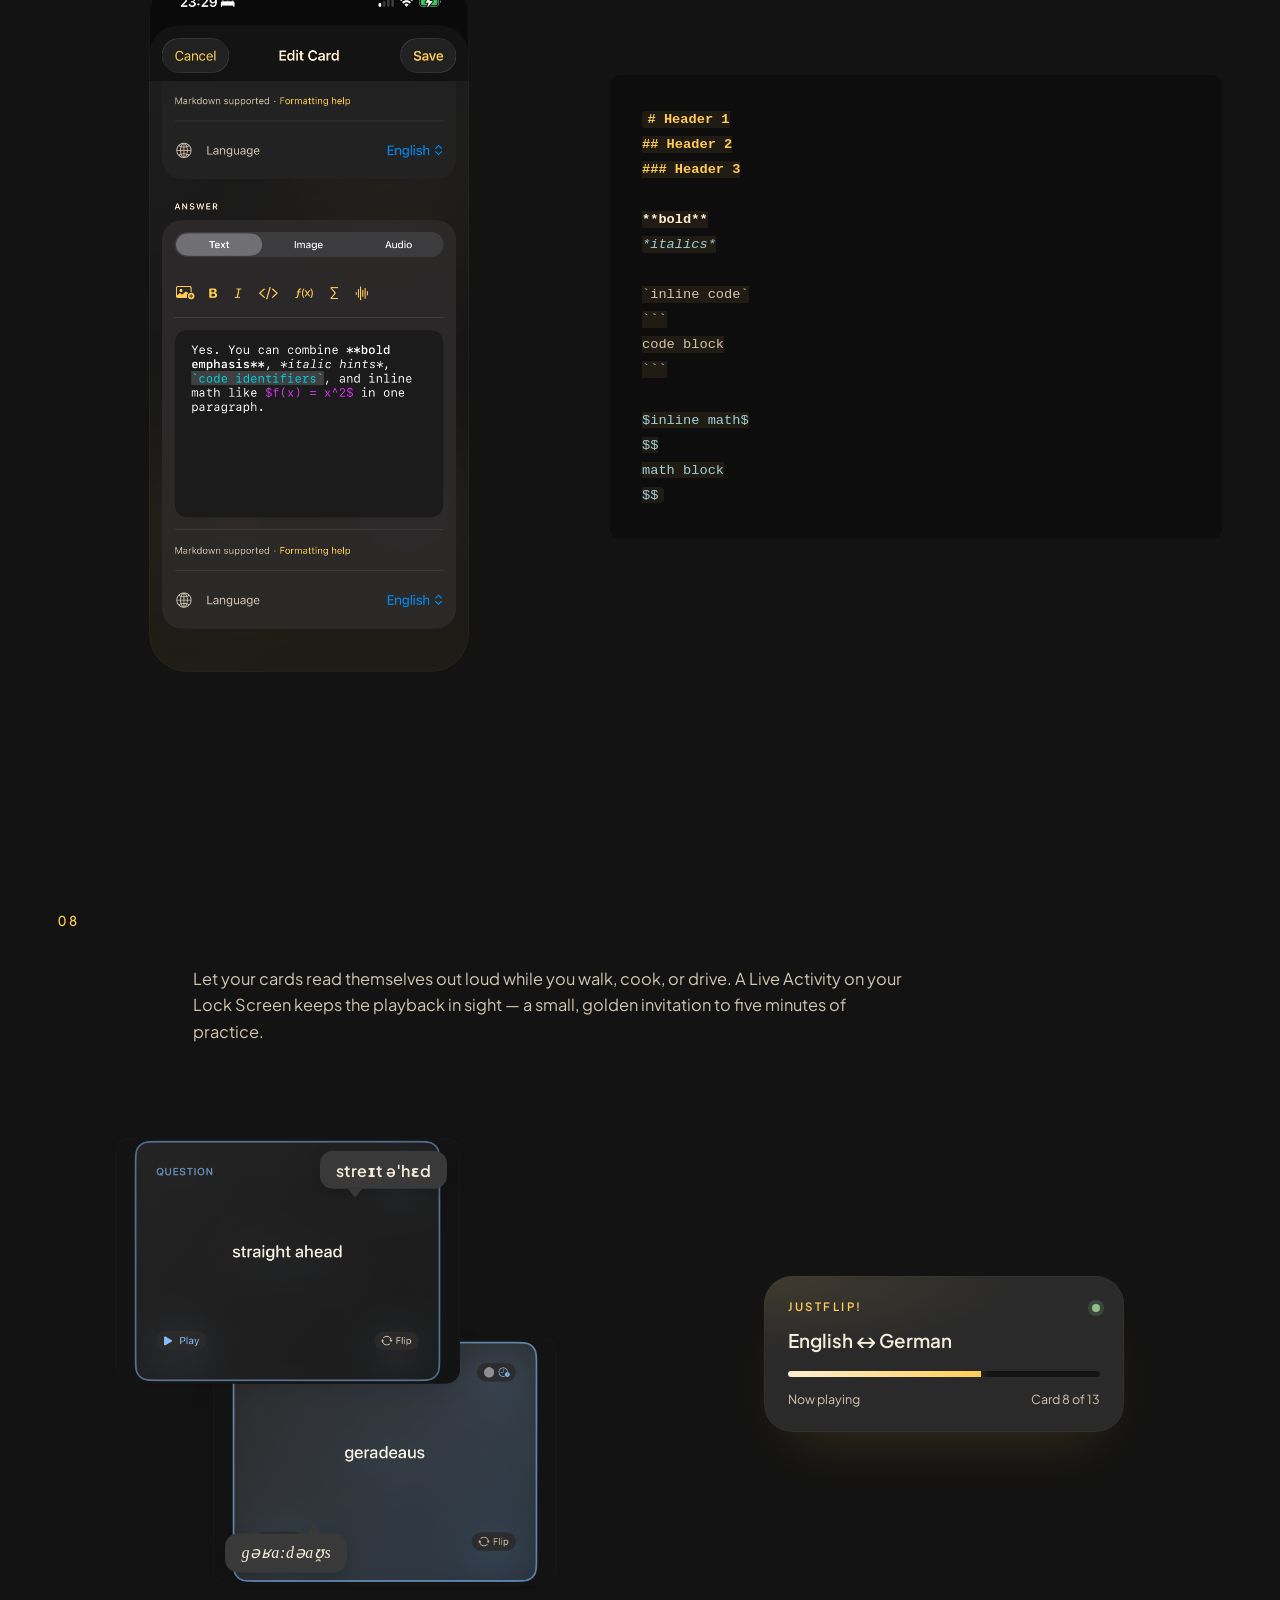
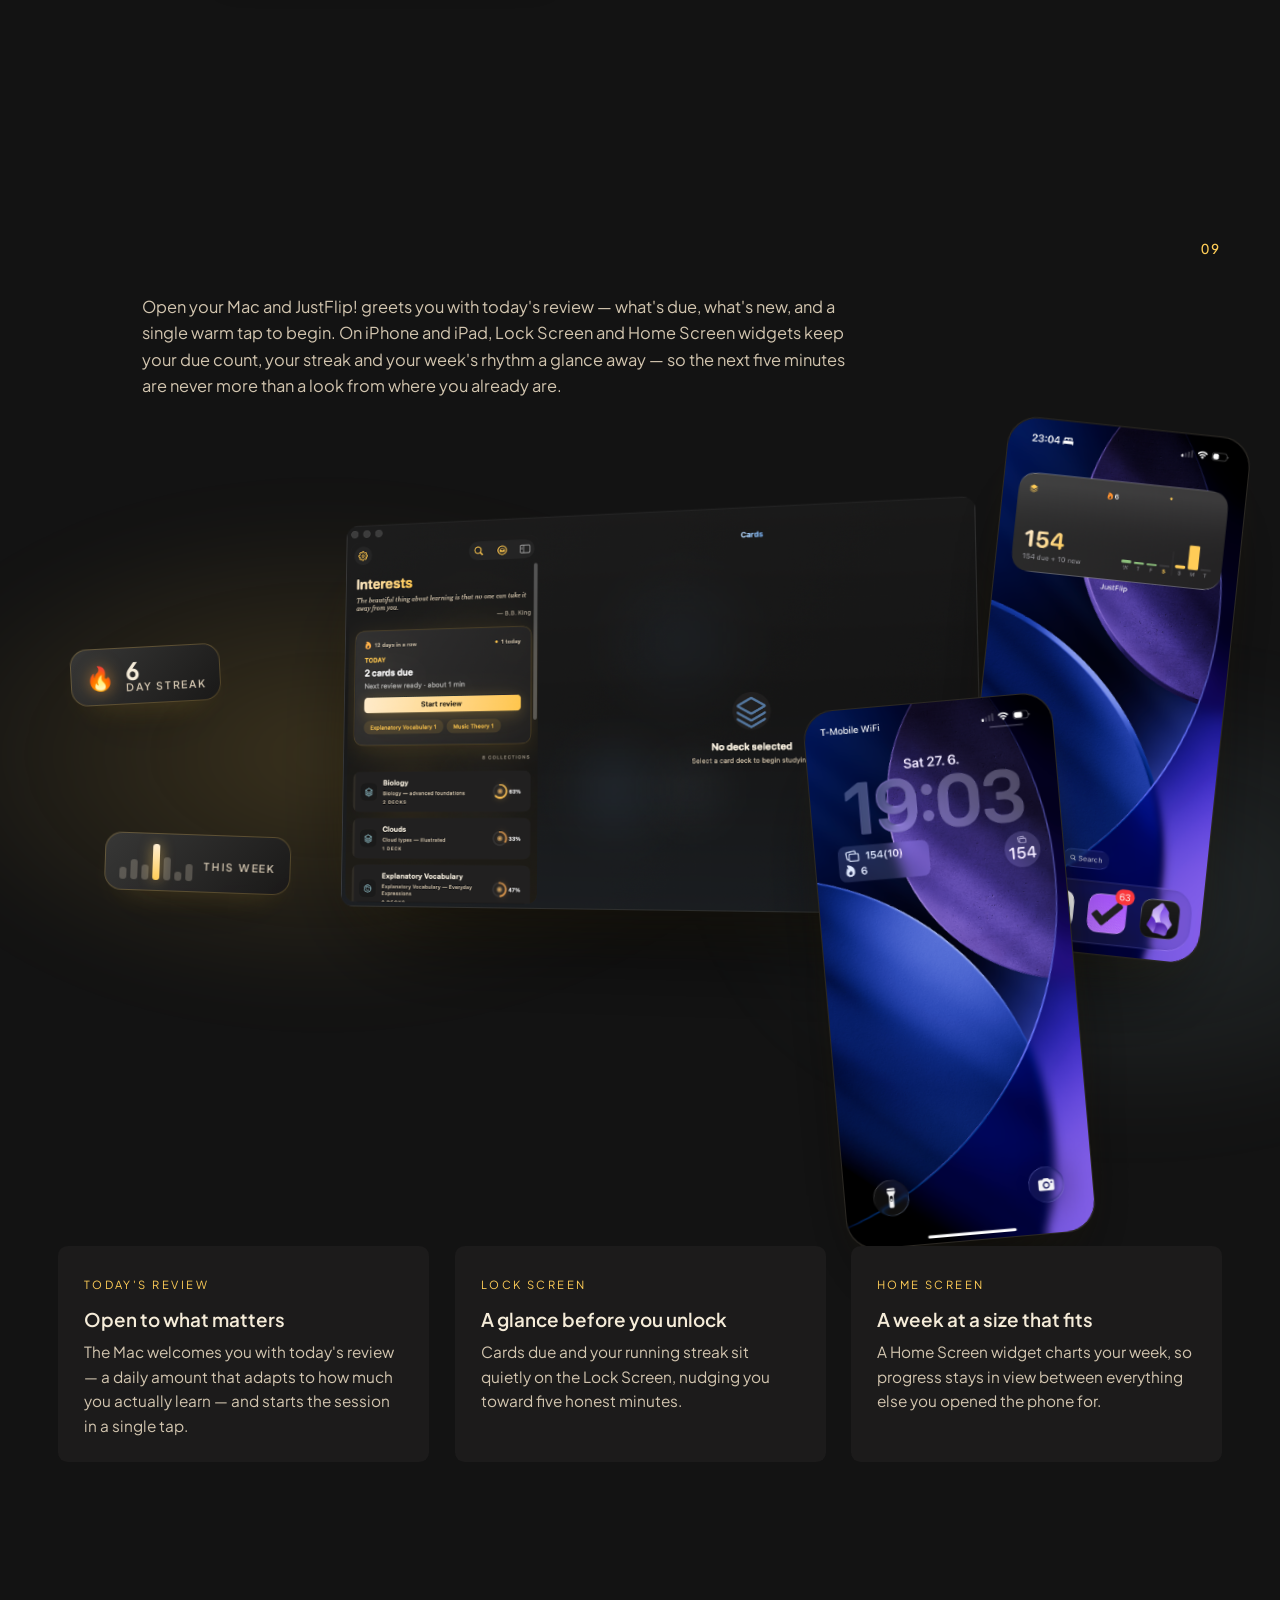
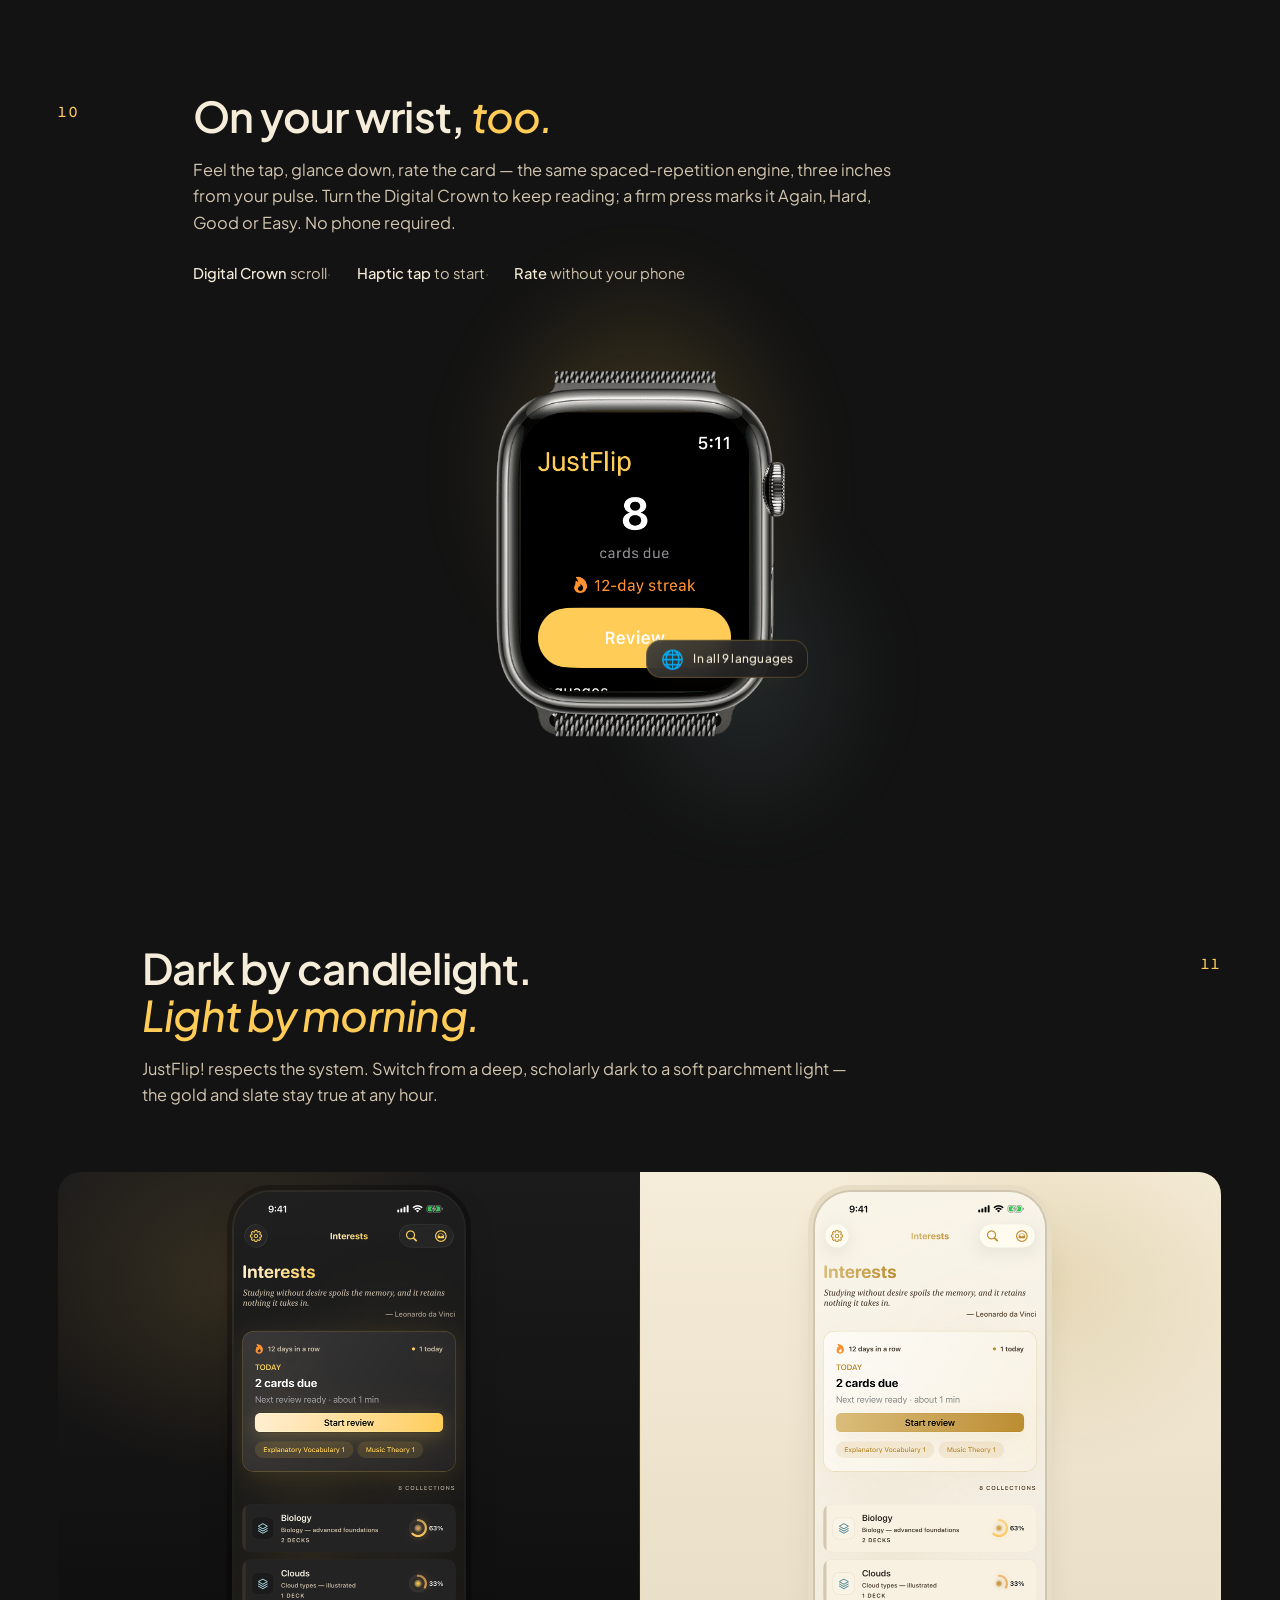
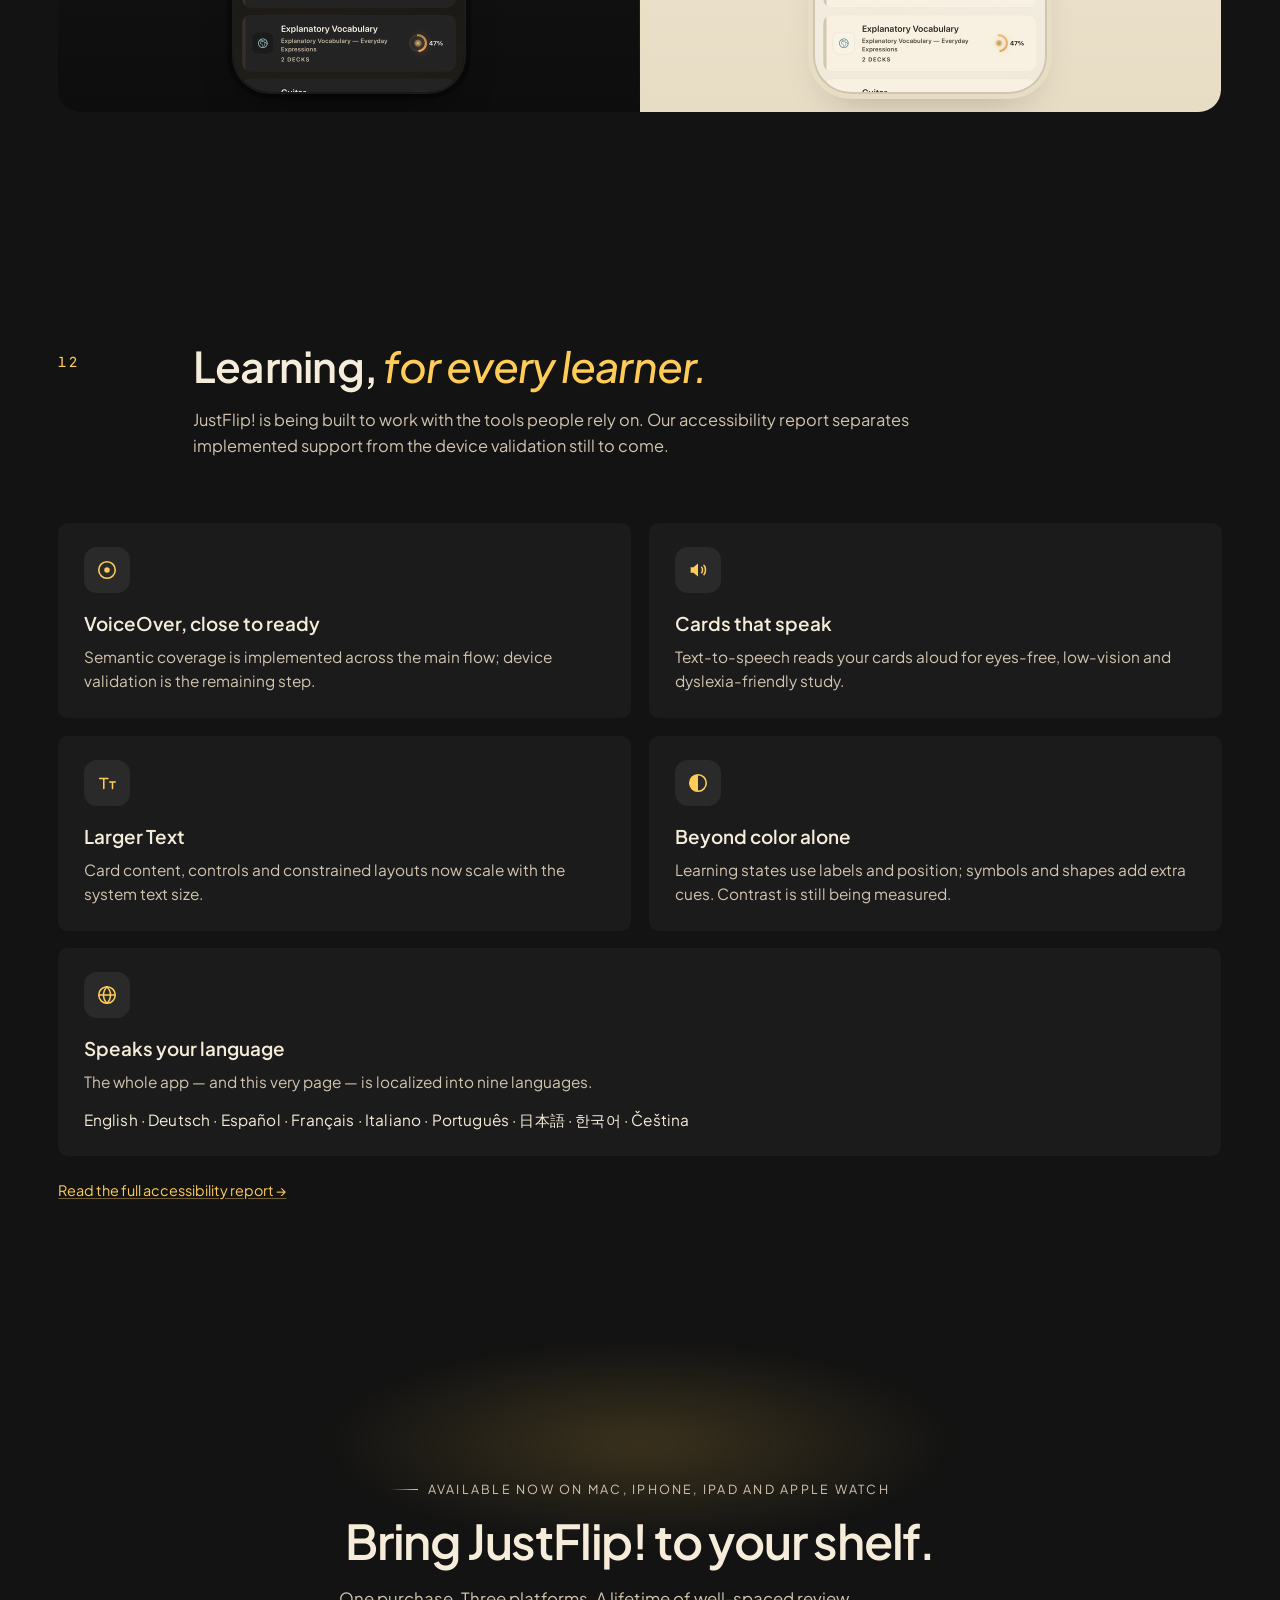
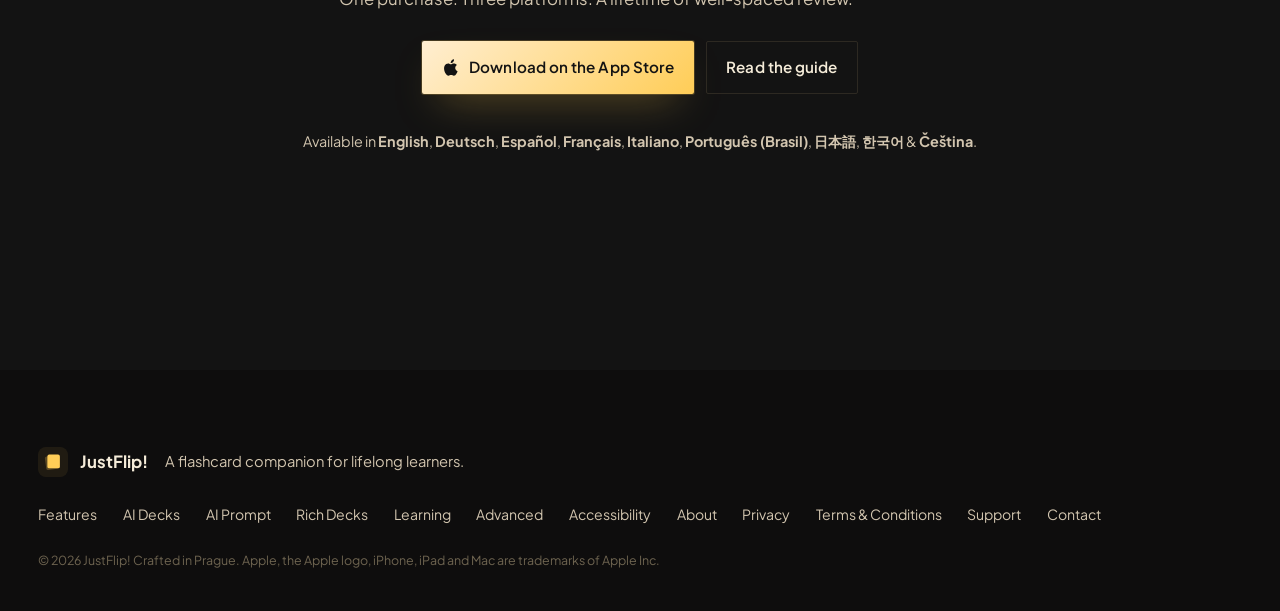
==== commit 3916e1cc: "feat: web with video" ====
--- a/index.html
+++ b/index.html
@@ -119,6 +119,27 @@
       <div class="hero__scroll" aria-hidden="true">
         <span></span>
         <em data-i18n="hero.scroll">Scroll</em>
+      </div>
+    </section>
+
+    <!-- Trailer -->
+    <section class="trailer" id="trailer" data-section>
+      <div class="trailer__inner">
+        <div class="trailer__copy">
+          <p class="eyebrow" data-i18n="trailer.eyebrow">A closer look</p>
+          <h2 class="headline" data-i18n="trailer.title">See JustFlip! <em>in action.</em></h2>
+          <p class="kicker" data-i18n="trailer.description">
+            Take a quick tour of the calm, focused way JustFlip! helps you learn across all your Apple devices.
+          </p>
+        </div>
+        <figure class="trailer__frame">
+          <video class="trailer__video" controls preload="metadata" playsinline poster="images/justflip-trailer-poster.jpg" aria-label="JustFlip! product trailer" data-i18n-attr="aria-label" data-i18n-aria-label="trailer.ariaLabel">
+            <source src="images/justflip-trailer.mp4" type="video/mp4">
+            <span data-i18n="trailer.fallback">Your browser does not support embedded video.</span>
+            <a class="legal-link" href="images/justflip-trailer.mp4" download data-i18n="trailer.download">Download the trailer</a>.
+          </video>
+          <figcaption data-i18n="trailer.caption">JustFlip! · 61-second product trailer</figcaption>
+        </figure>
       </div>
     </section>
 
--- a/css/styles.css
+++ b/css/styles.css
@@ -696,6 +696,65 @@
     margin: 0 0 1.5rem;
     font-size: 0.78rem;
   }
+}
+
+/* =====================================================================
+   Product trailer
+   ===================================================================== */
+
+.trailer {
+  position: relative;
+  max-width: var(--maxw);
+  margin: 0 auto;
+  padding: clamp(4rem, 8vw, 8rem) var(--gutter) clamp(5rem, 10vw, 9rem);
+}
+
+.trailer::before {
+  content: "";
+  position: absolute;
+  top: 0;
+  left: var(--gutter);
+  right: var(--gutter);
+  height: 1px;
+  background: linear-gradient(90deg, transparent, rgba(255,205,87,0.24), transparent);
+}
+
+.trailer__inner {
+  max-width: 1080px;
+  margin: 0 auto;
+}
+
+.trailer__copy {
+  max-width: 700px;
+  margin-bottom: clamp(2rem, 4vw, 3.5rem);
+}
+
+.trailer__copy .headline {
+  margin-bottom: 1rem;
+}
+
+.trailer__frame {
+  margin: 0;
+}
+
+.trailer__video {
+  display: block;
+  width: 100%;
+  aspect-ratio: 16 / 9;
+  border: 1px solid rgba(255,205,87,0.18);
+  border-radius: var(--radius-lg);
+  background: var(--surface-lowest);
+  box-shadow:
+    0 30px 70px -38px rgba(0,0,0,0.9),
+    0 0 0 1px rgba(255,237,209,0.04);
+}
+
+.trailer__frame figcaption {
+  margin-top: 0.8rem;
+  color: var(--on-surface-variant);
+  font-size: 0.75rem;
+  letter-spacing: 0.08em;
+  text-transform: uppercase;
 }
 
 /* =====================================================================
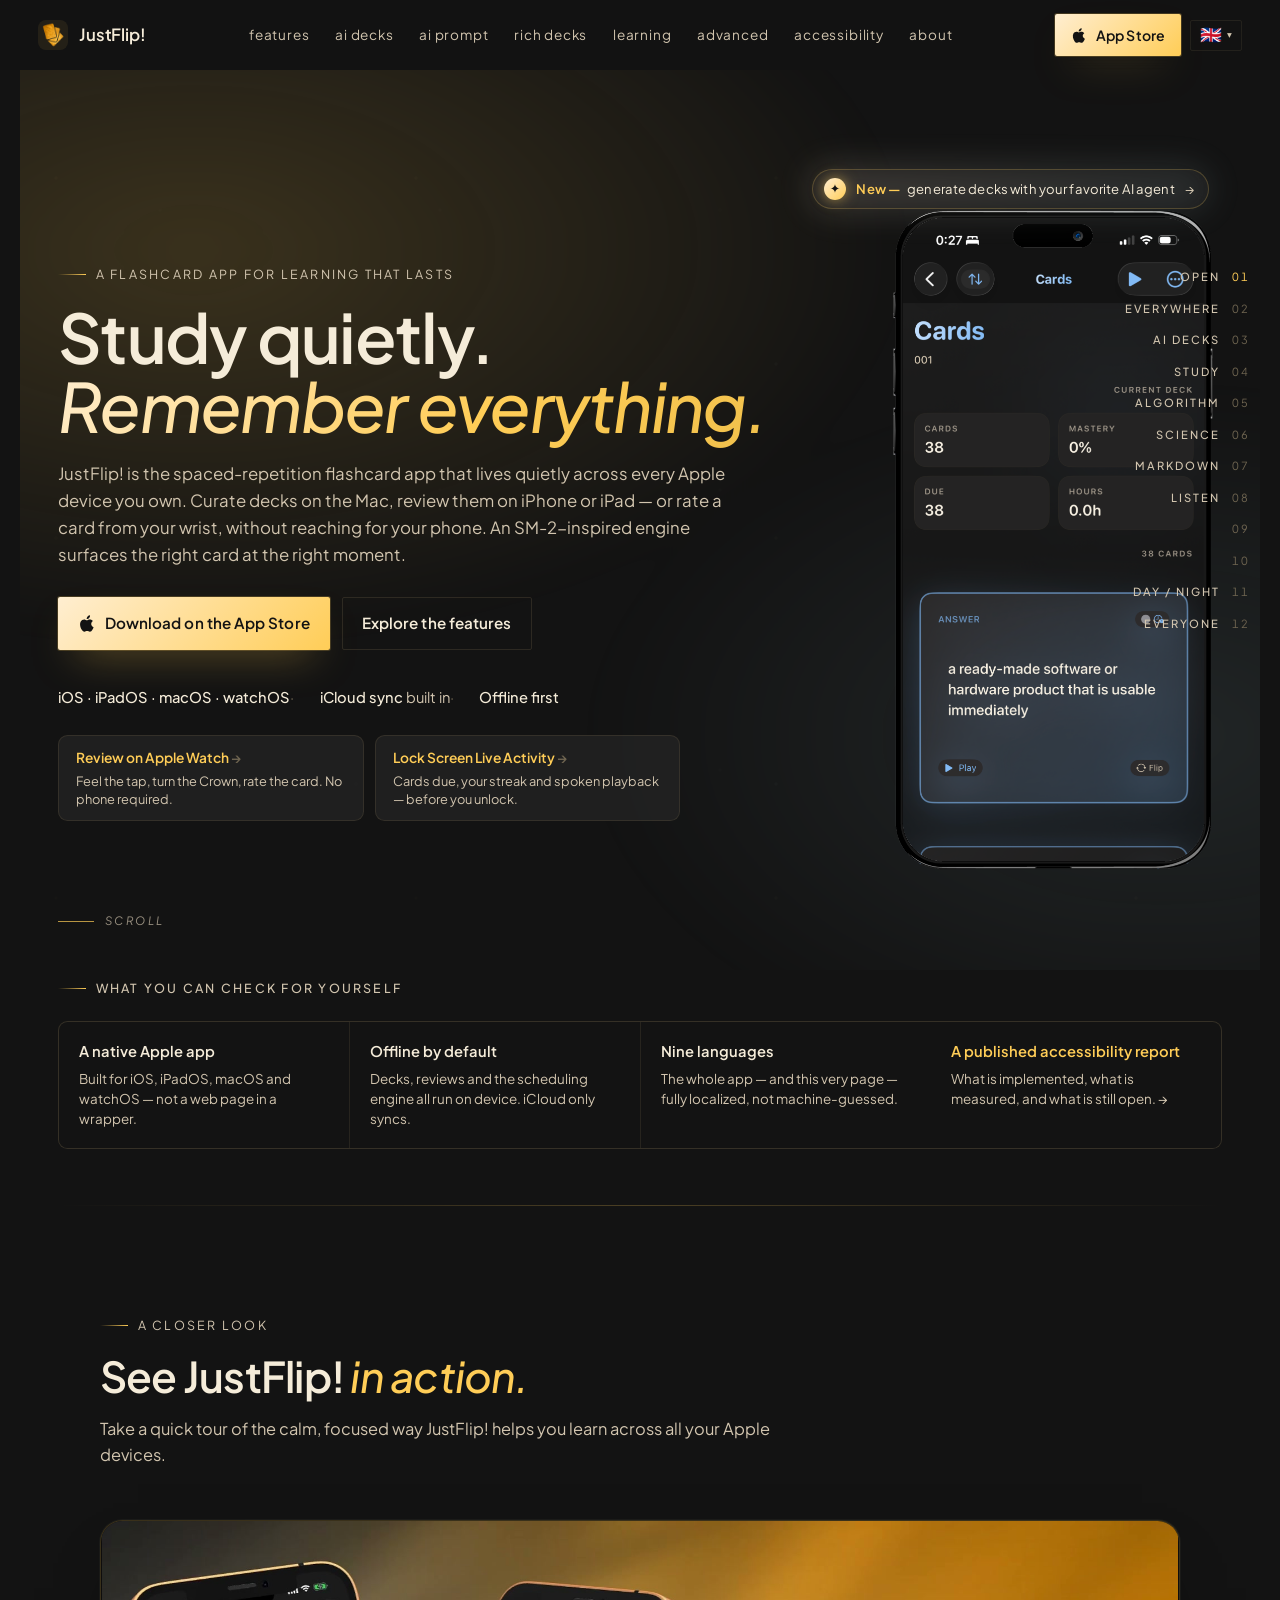
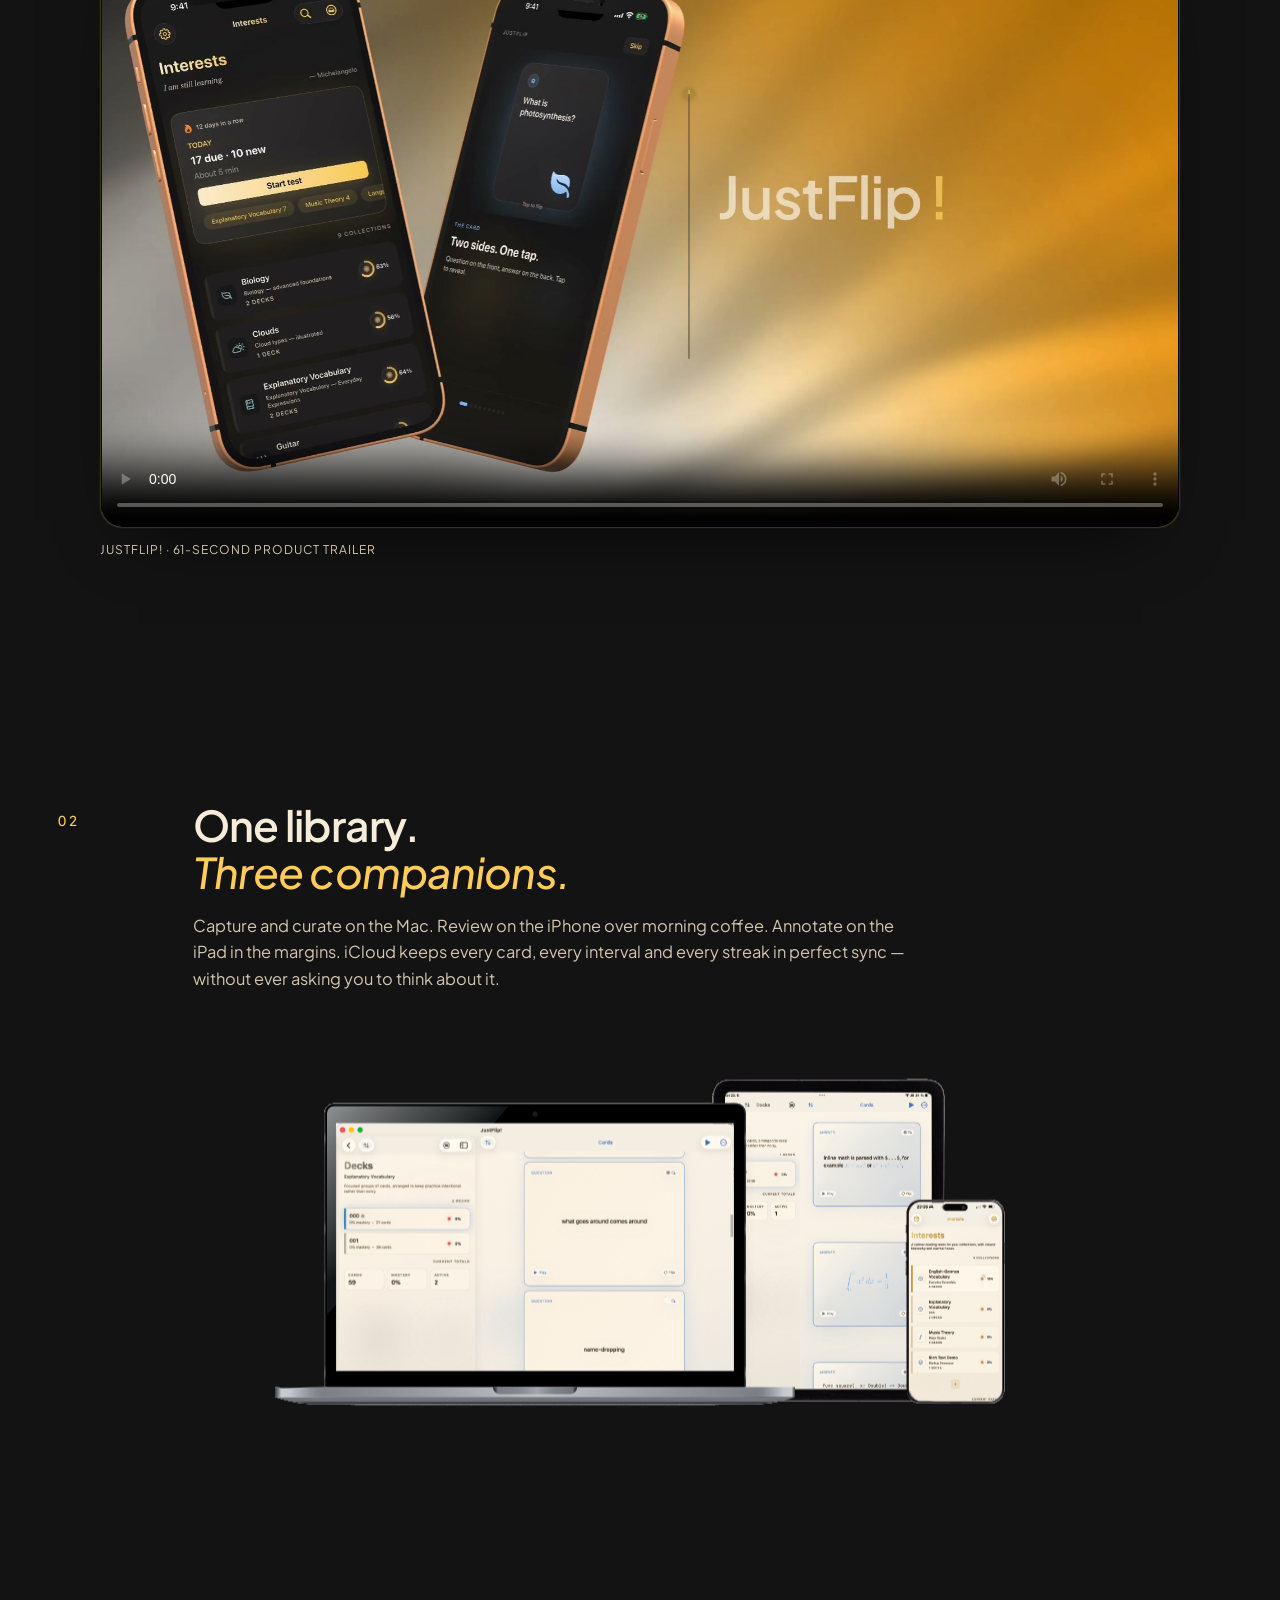
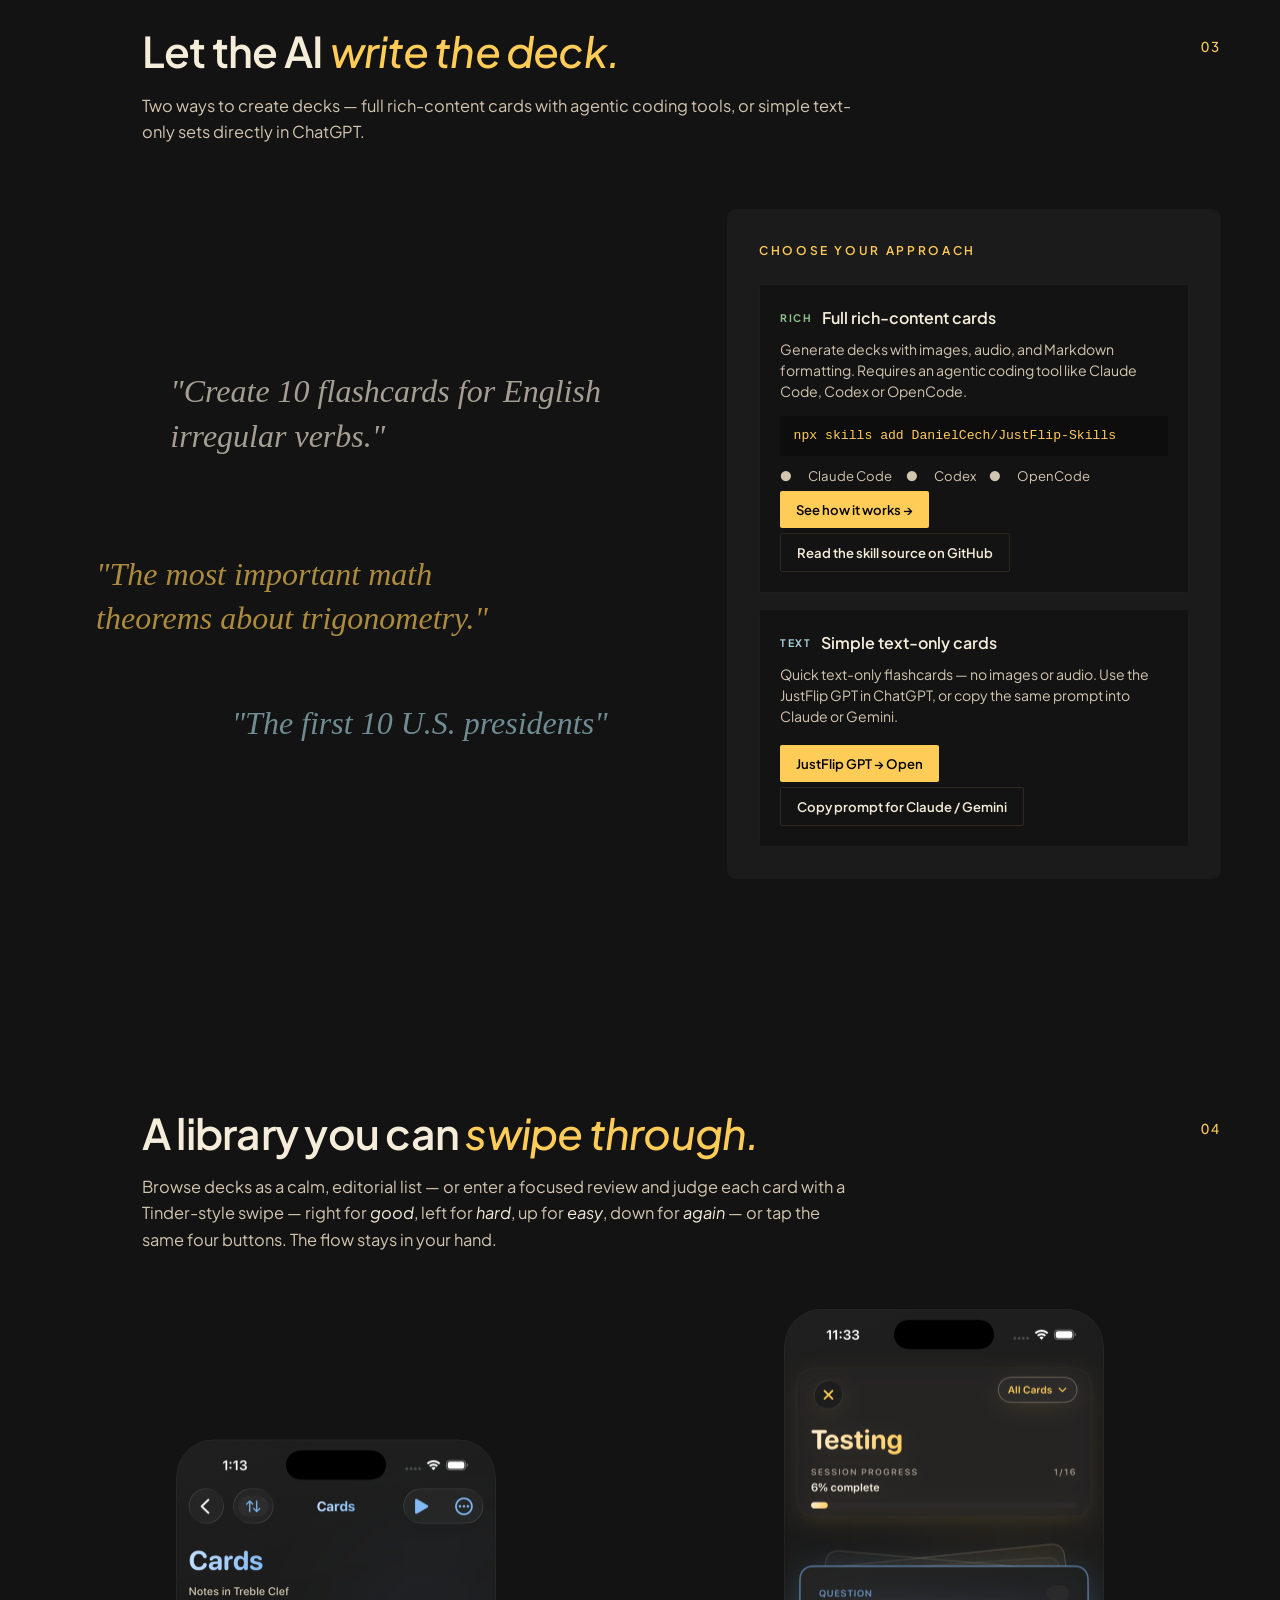
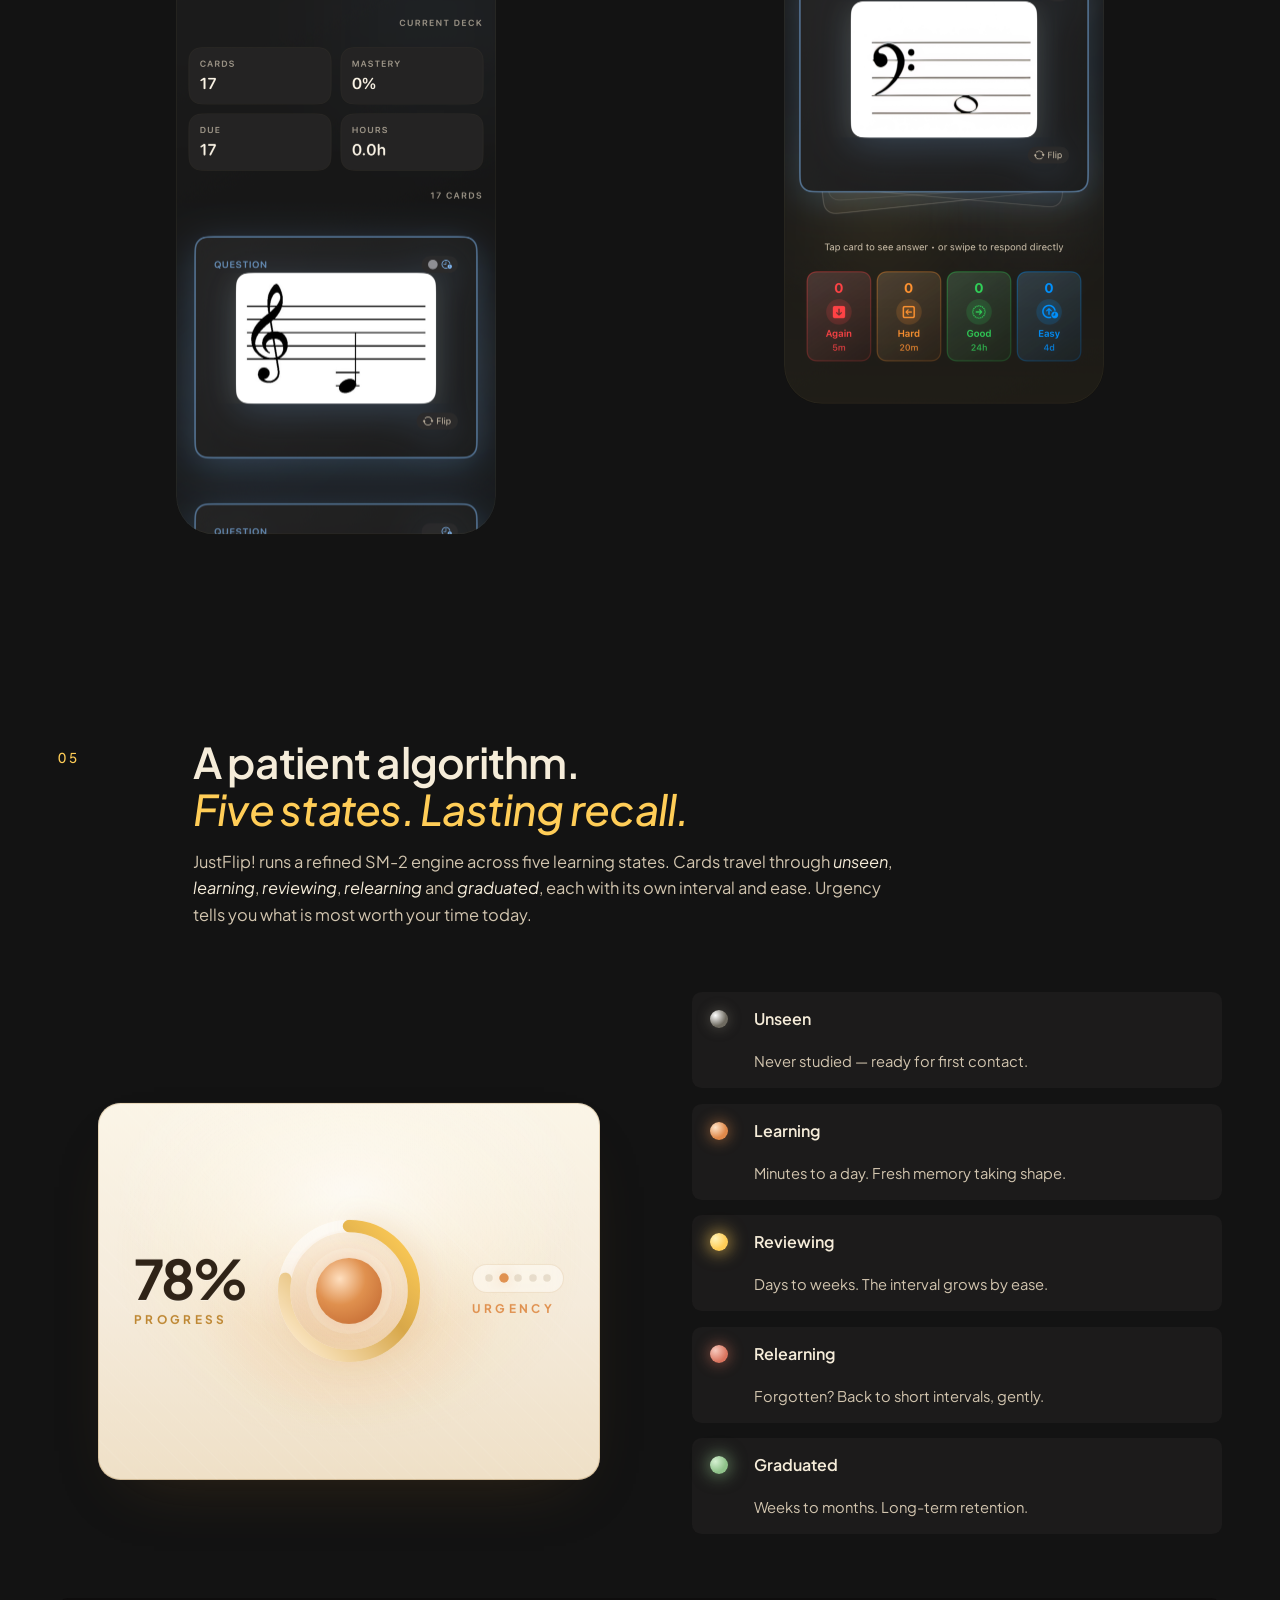
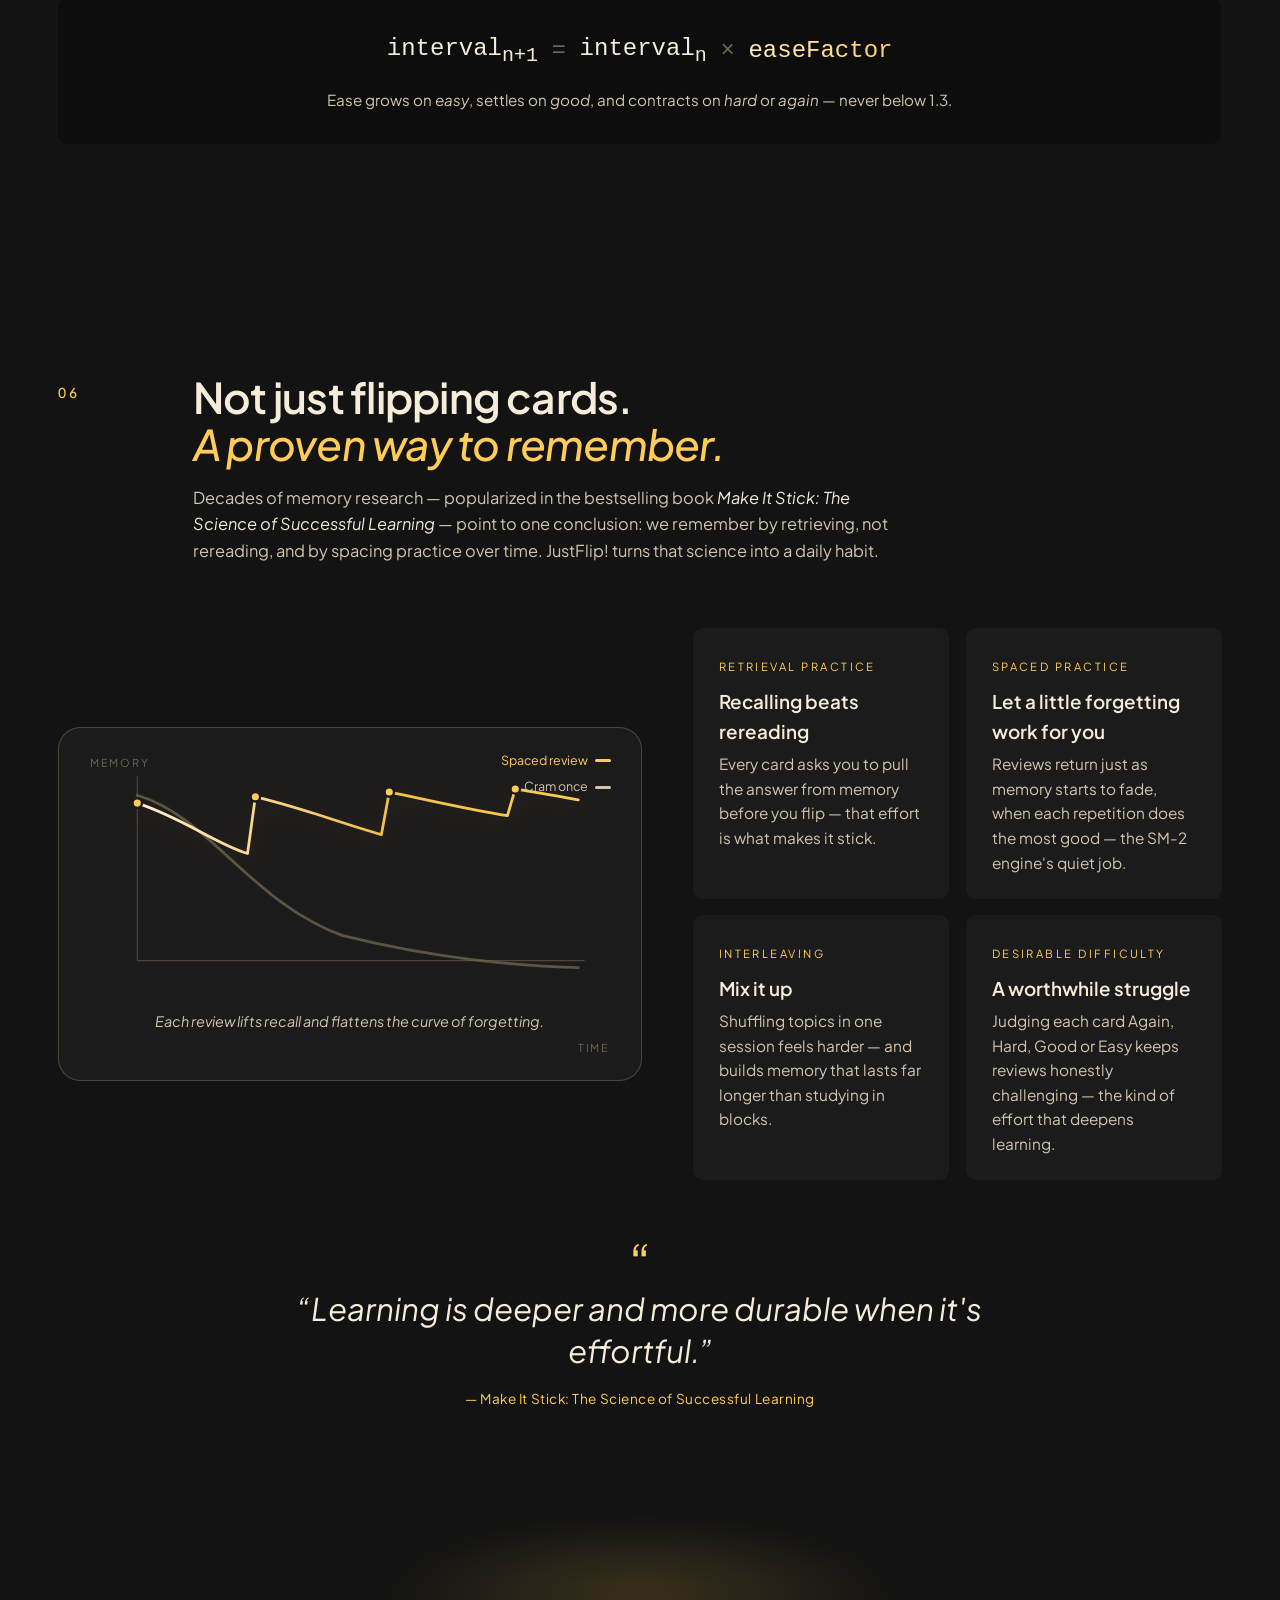
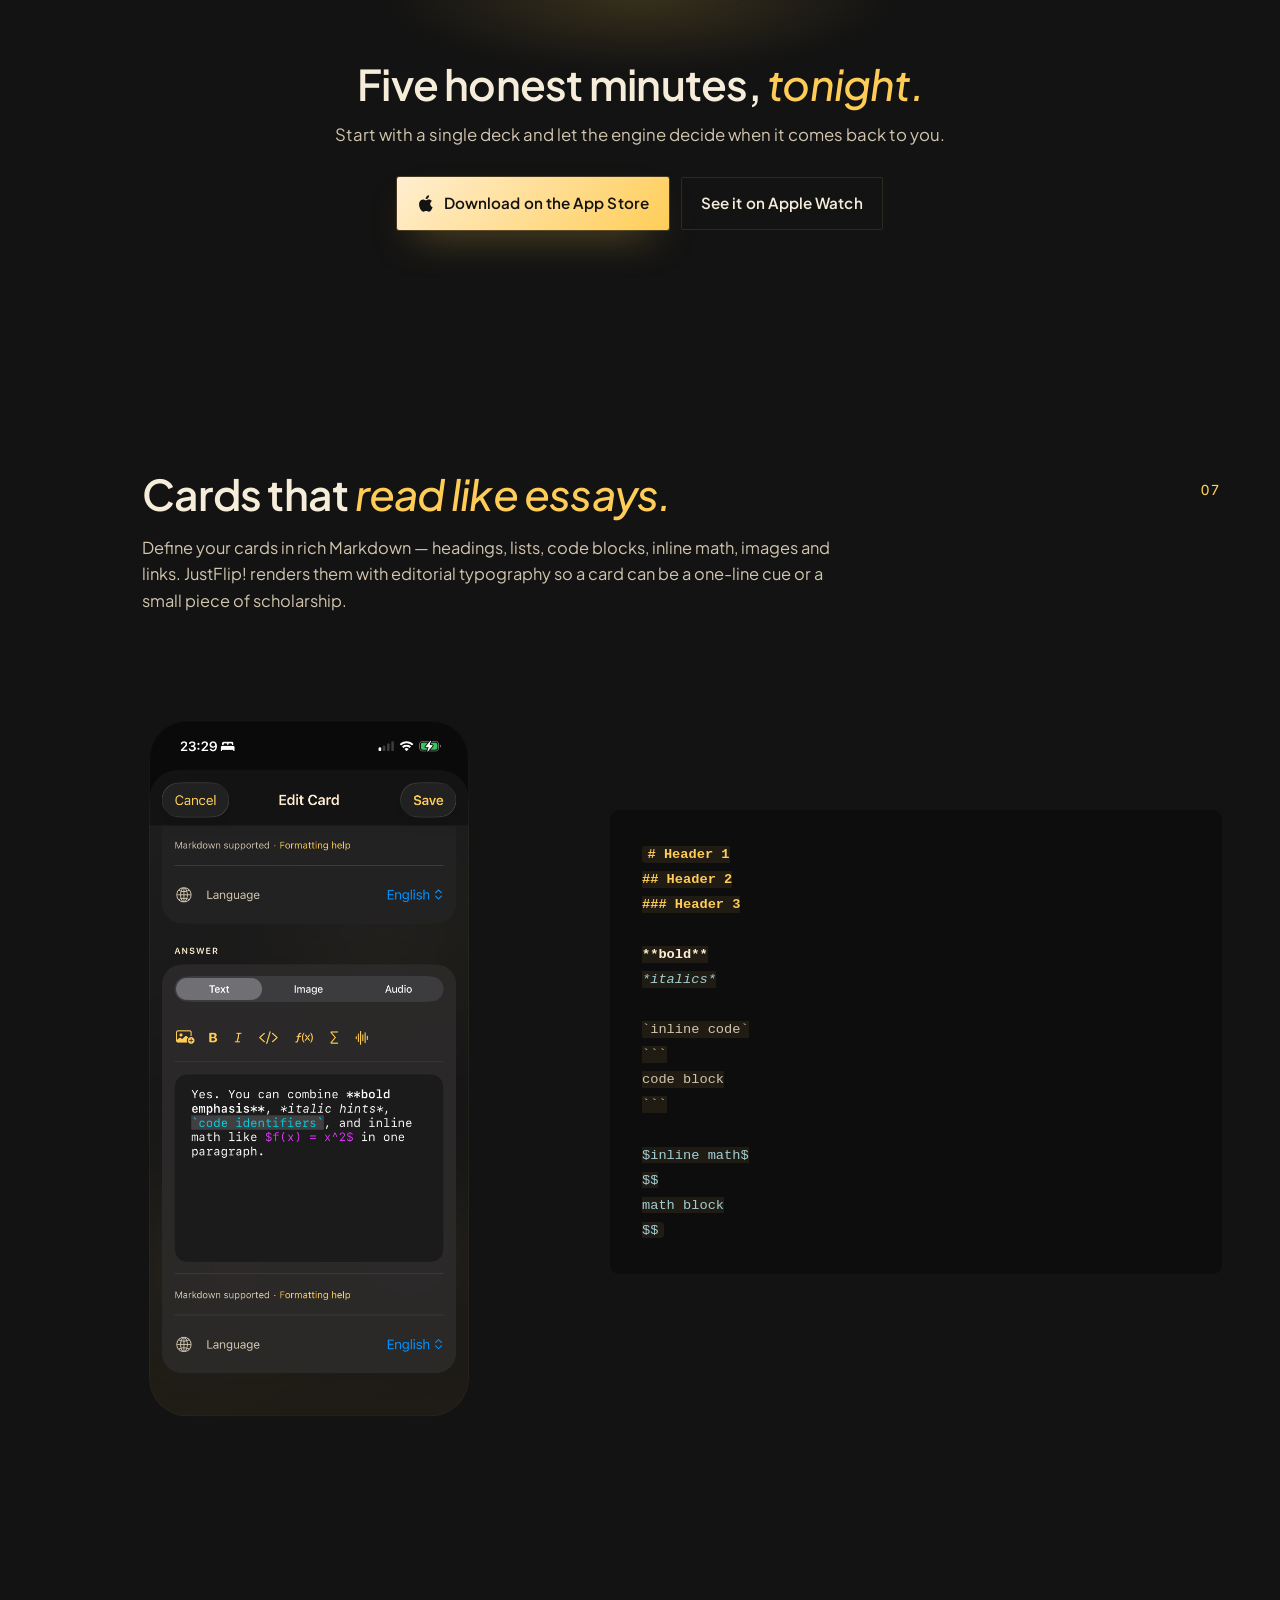
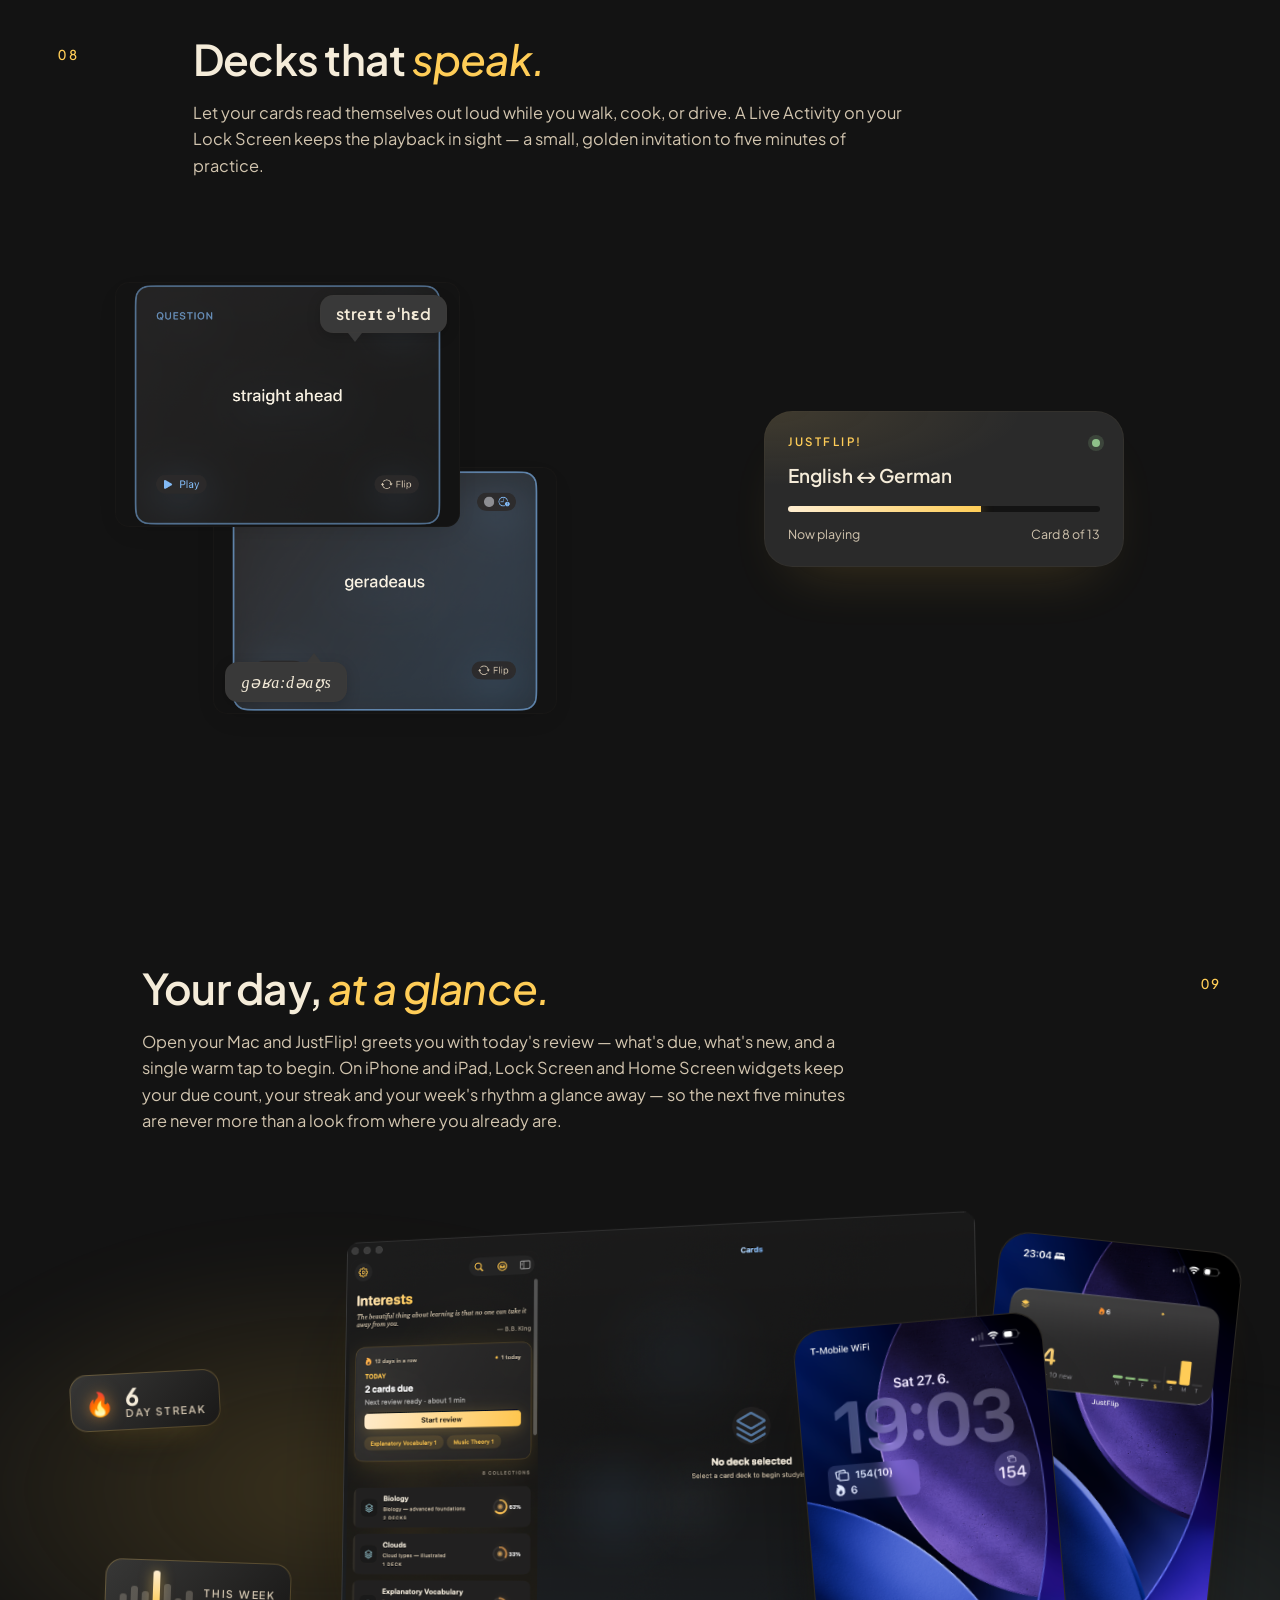
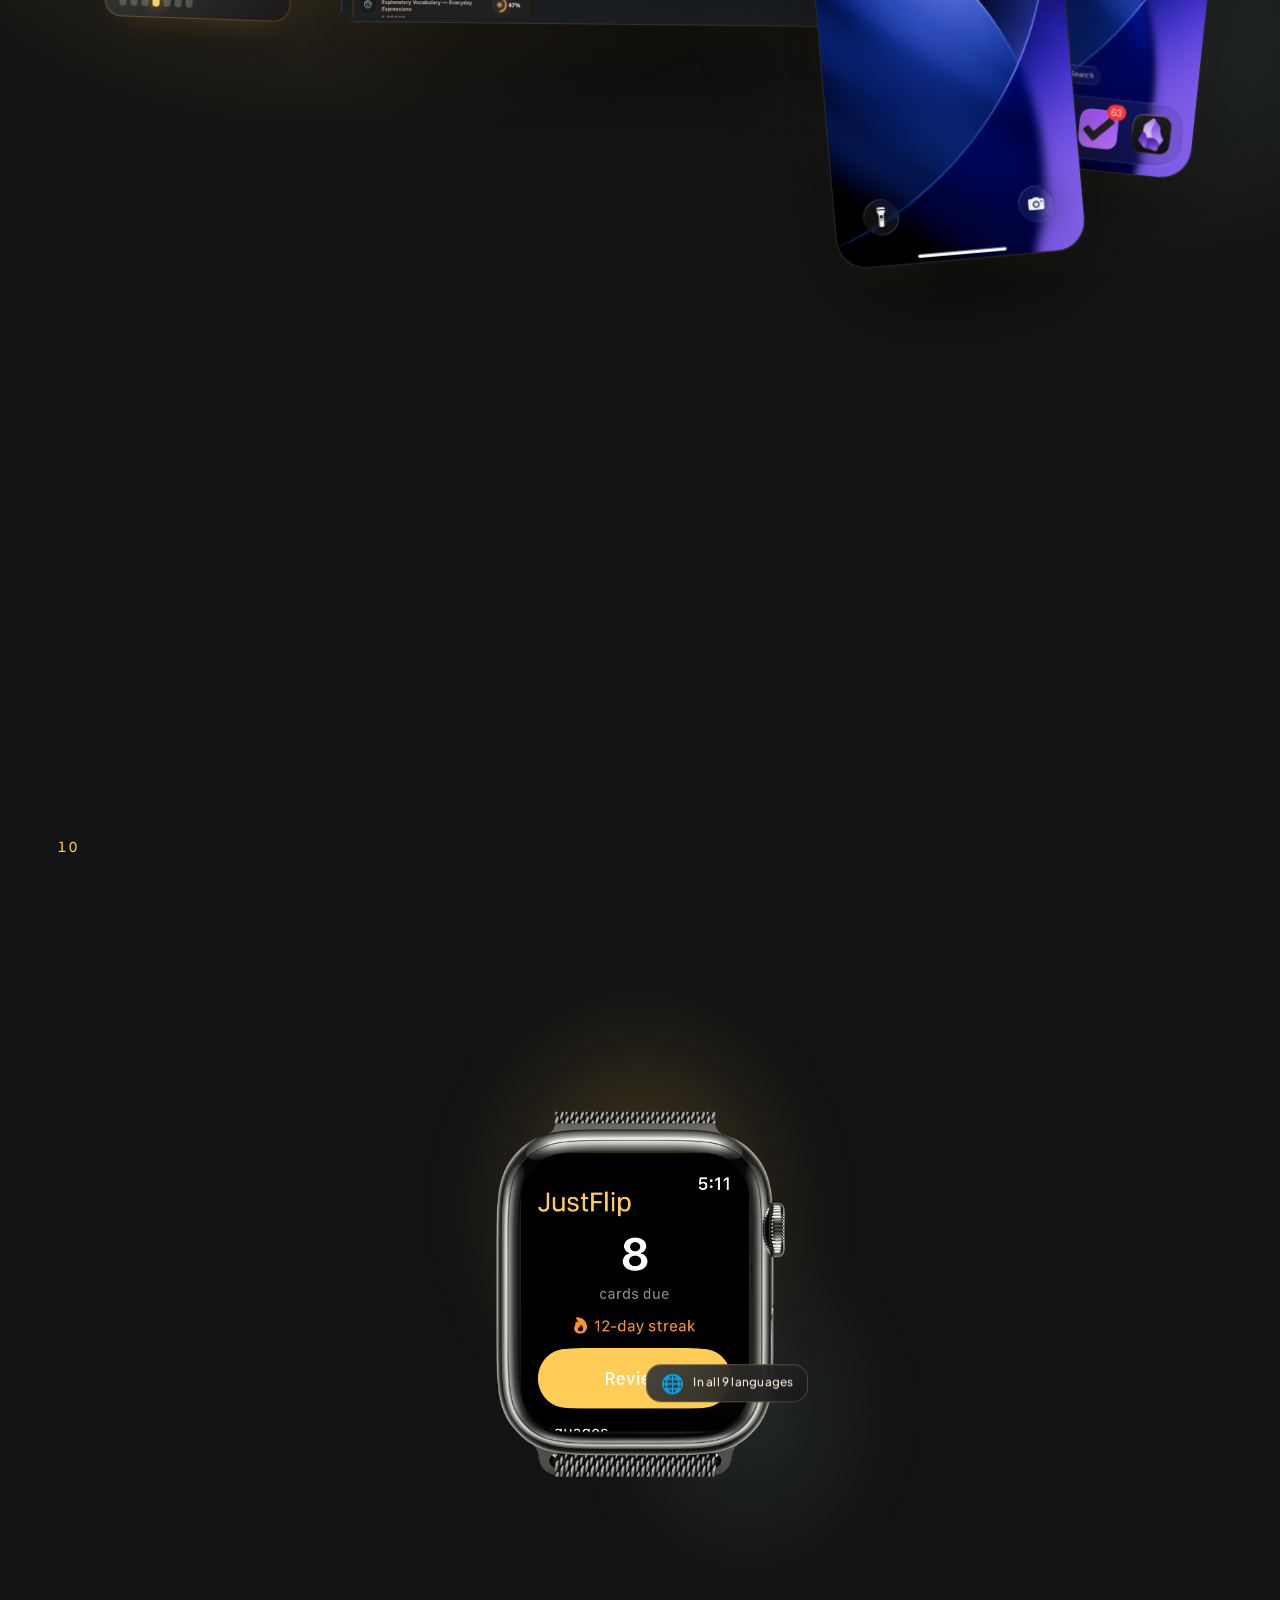
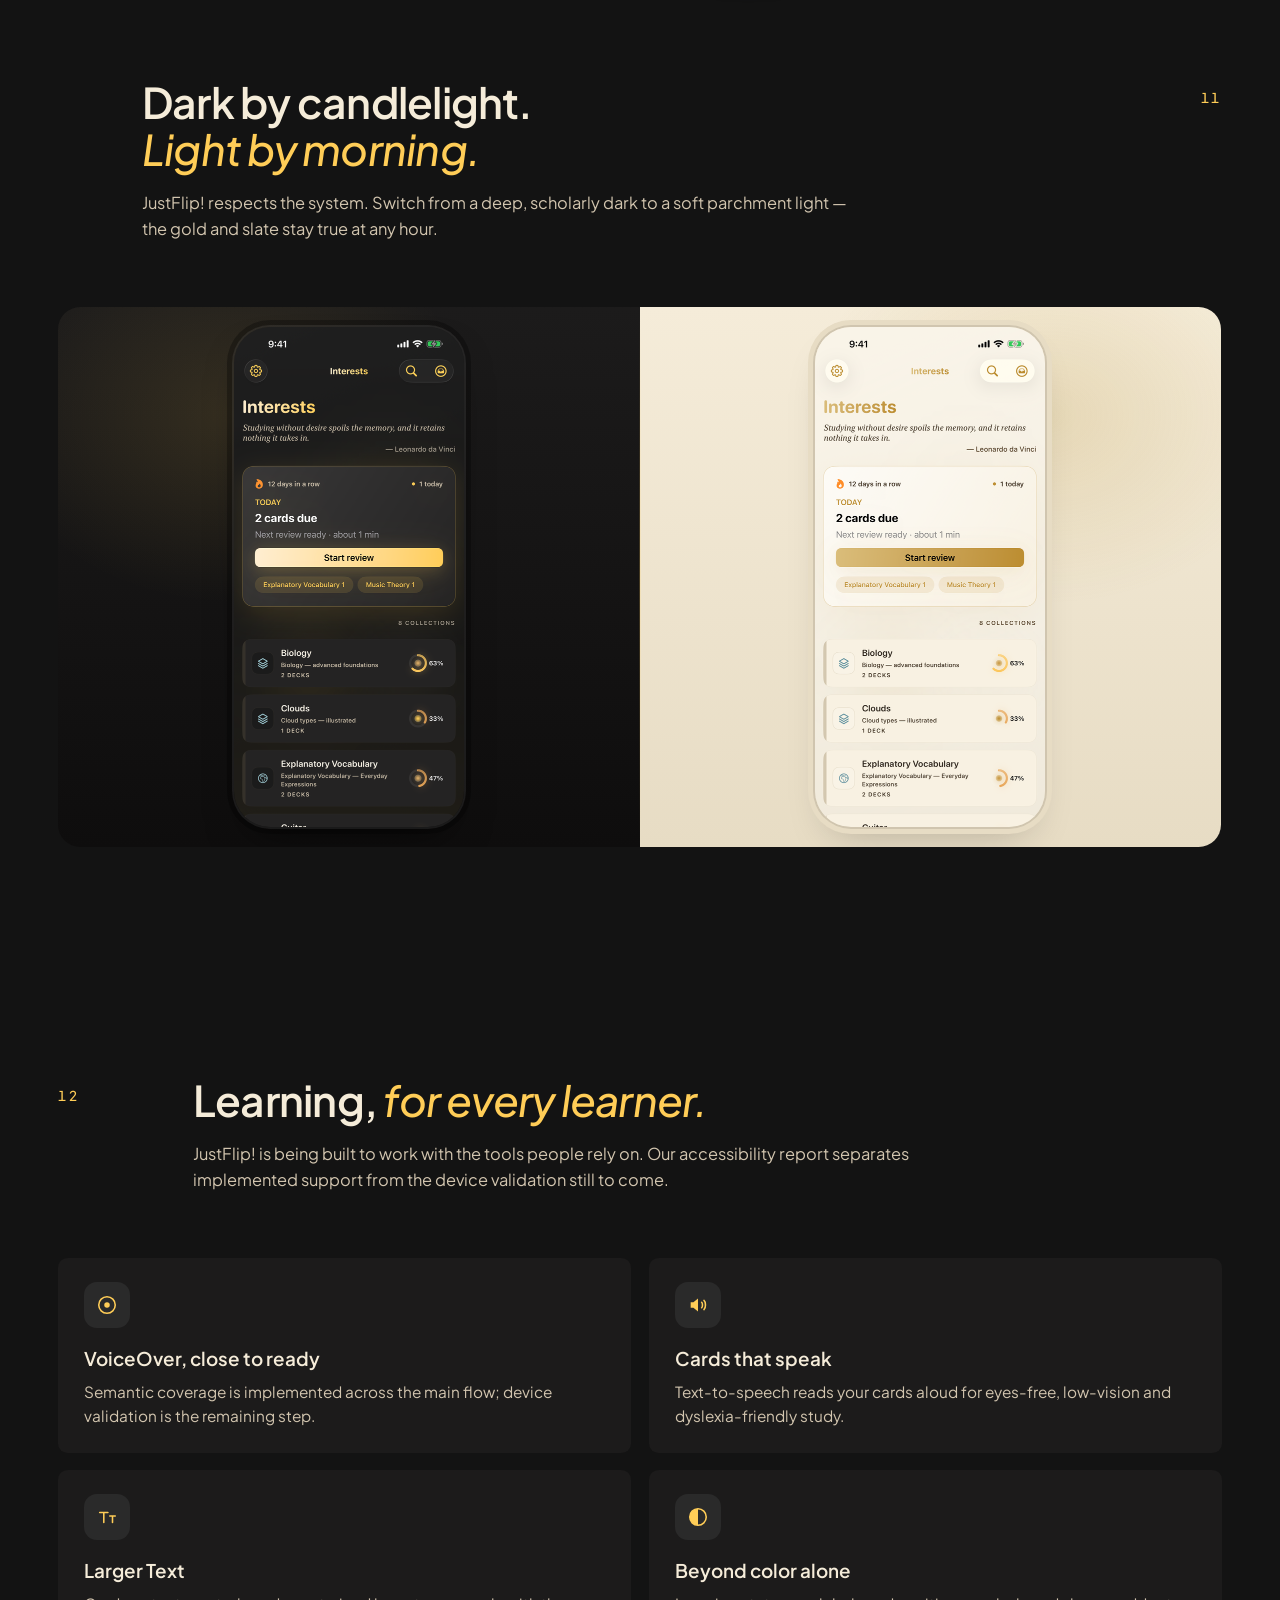
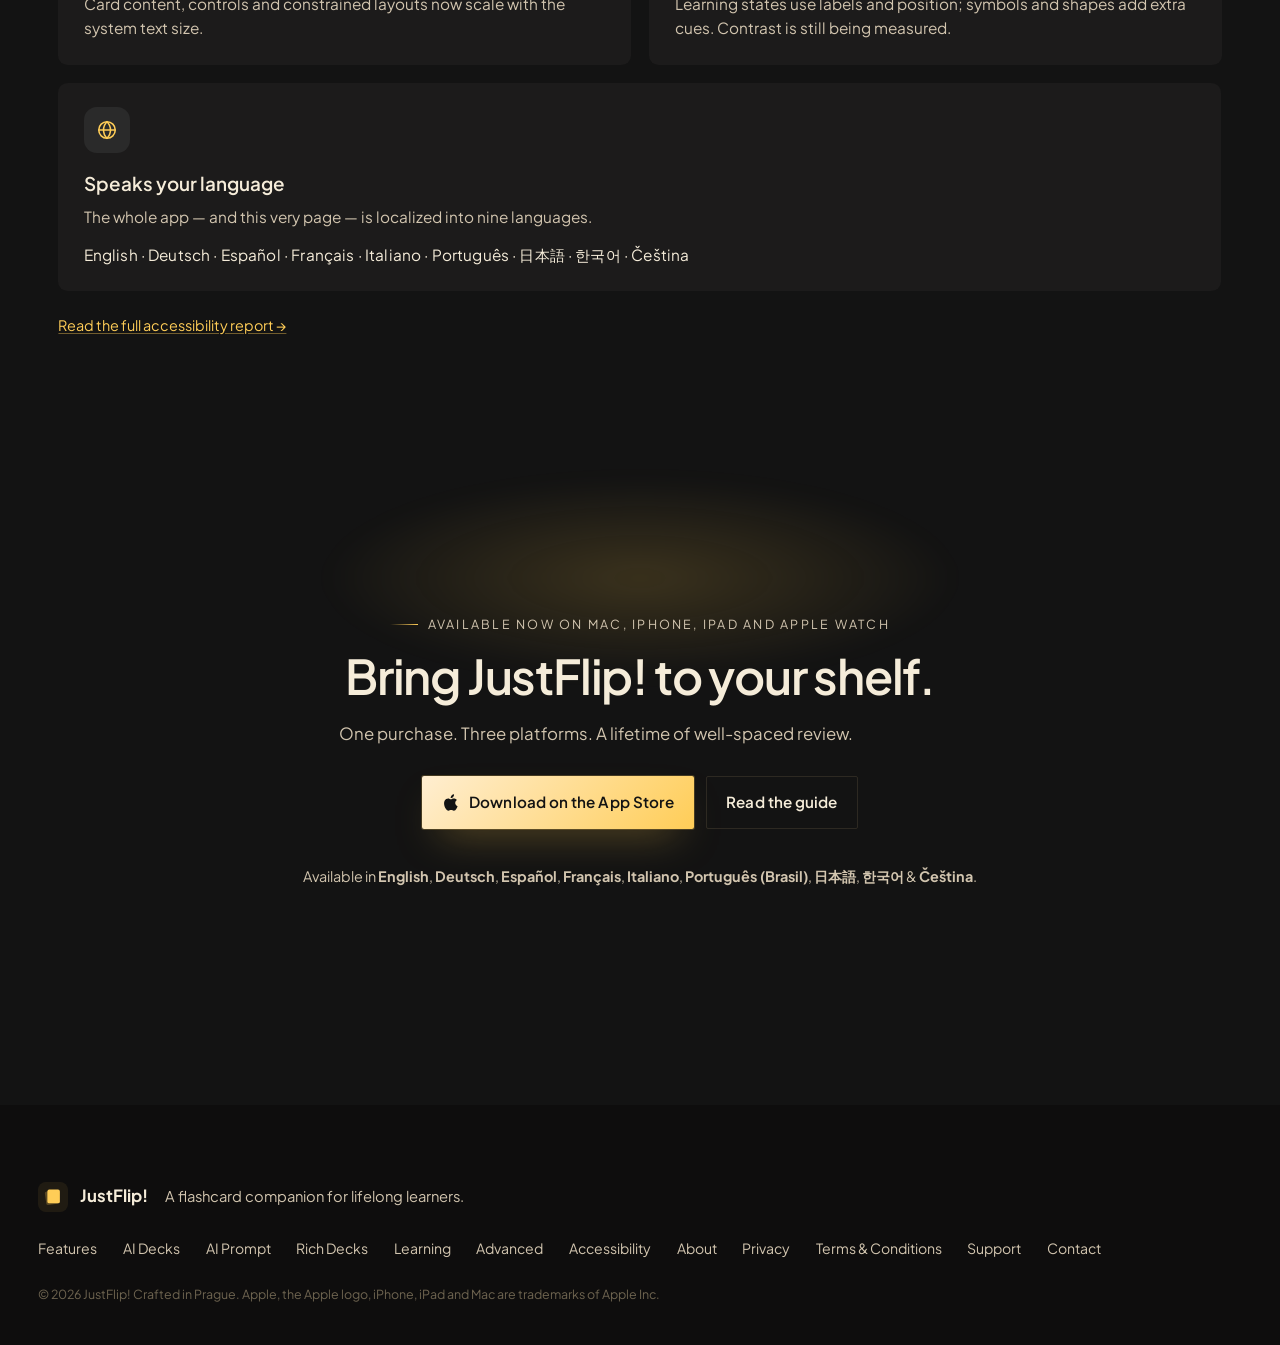
==== commit ab35ecf9: "feat: update" ====
--- a/index.html
+++ b/index.html
@@ -13,7 +13,7 @@
   <link rel="manifest" href="/site.webmanifest">
 
   <title data-i18n="meta.title">JustFlip! — Spaced-repetition flashcards. Study quietly.</title>
-  <meta name="description" content="JustFlip! is a flashcard learning app for iPhone, iPad and Mac. Spaced repetition, Tinder-style review, rich markdown cards and spoken decks with a Lock Screen Live Activity — synced across every device through iCloud." data-i18n-attr="content" data-i18n-content="meta.description" />
+  <meta name="description" content="JustFlip! is a spaced-repetition flashcard app for iPhone, iPad, Mac and Apple Watch. Review on your wrist or from a Lock Screen Live Activity, write cards in rich Markdown and listen to spoken decks — offline, and synced through iCloud." data-i18n-attr="content" data-i18n-content="meta.description" />
 
   <link rel="preconnect" href="https://fonts.googleapis.com">
   <link rel="preconnect" href="https://fonts.gstatic.com" crossorigin>
@@ -33,13 +33,13 @@
     </a>
 
     <nav class="nav__links" aria-label="Primary">
-      <a href="#devices" data-i18n="nav.features">Features</a>
+      <a href="#top" data-i18n="nav.features">Features</a>
       <a href="#ai" data-i18n="nav.aiDecks">AI Decks</a>
       <a href="ai-prompt.html" data-i18n="nav.aiPrompt">AI Prompt</a>
       <a href="ai-skill.html" data-i18n="nav.richDecks">Rich Decks</a>
       <a href="learning.html" data-i18n="nav.learning">Learning</a>
       <a href="advanced.html" data-i18n="nav.advanced">Advanced</a>
-      <a href="accessibility/">Accessibility</a>
+      <a href="accessibility/" data-i18n="accessibility.navLabel">Accessibility</a>
       <a href="about.html" data-i18n="nav.about">About</a>
     </nav>
 
@@ -51,24 +51,6 @@
     </div>
   </header>
 
-  <!-- Section indicator rail -->
-  <aside class="rail" aria-hidden="true">
-    <ol>
-      <li data-target="hero"><em data-i18n="rail.open">Open</em><span>01</span></li>
-      <li data-target="devices"><em data-i18n="rail.everywhere">Everywhere</em><span>02</span></li>
-      <li data-target="ai"><em data-i18n="rail.aiDecks">AI Decks</em><span>03</span></li>
-      <li data-target="study"><em data-i18n="rail.study">Study</em><span>04</span></li>
-      <li data-target="algorithm"><em data-i18n="rail.algorithm">Algorithm</em><span>05</span></li>
-      <li data-target="science"><em data-i18n="rail.science">Science</em><span>06</span></li>
-      <li data-target="markdown"><em data-i18n="rail.markdown">Markdown</em><span>07</span></li>
-      <li data-target="audio"><em data-i18n="rail.listen">Listen</em><span>08</span></li>
-      <li data-target="glance"><em data-i18n="rail.glance">Glance</em><span>09</span></li>
-      <li data-target="watch"><em data-i18n="rail.watch">Watch</em><span>10</span></li>
-      <li data-target="theme"><em data-i18n="rail.dayNight">Day / Night</em><span>11</span></li>
-      <li data-target="access"><em data-i18n="rail.access">Everyone</em><span>12</span></li>
-    </ol>
-  </aside>
-
   <main id="top">
 
     <!-- Hero -->
@@ -85,9 +67,10 @@
           <em>Remember everything.</em>
         </h1>
         <p class="lede" data-i18n="hero.lede">
-          JustFlip! is a spaced-repetition flashcard app for iPhone, iPad, Mac and Apple Watch.
-          Curate your decks on the desktop, review them on the go, and let an
-          SM-2-inspired engine surface the right card at the right moment.
+          JustFlip! is the spaced-repetition flashcard app that lives quietly across every
+          Apple device you own. Curate decks on the Mac, review them on iPhone or iPad —
+          or rate a card from your wrist, without reaching for your phone. An SM-2-inspired
+          engine surfaces the right card at the right moment.
         </p>
 
         <div class="hero__actions">
@@ -95,7 +78,7 @@
             <svg viewBox="0 0 24 24" width="18" height="18" aria-hidden="true"><path fill="currentColor" d="M17.6 13.3c0-2.7 2.2-4 2.3-4-1.3-1.8-3.3-2.1-4-2.1-1.7-.2-3.3 1-4.1 1-.9 0-2.2-1-3.6-1-1.8 0-3.6 1.1-4.5 2.7-1.9 3.4-.5 8.4 1.4 11.1.9 1.3 2 2.8 3.5 2.7 1.4-.1 1.9-.9 3.6-.9s2.1.9 3.6.9c1.5 0 2.5-1.3 3.4-2.7.7-1 1.3-2.2 1.6-3.4-1.5-.6-3.2-2.3-3.2-4.3zM14.9 5.2c.8-.9 1.3-2.2 1.1-3.5-1.1.1-2.4.7-3.2 1.6-.7.8-1.4 2.1-1.2 3.4 1.2.1 2.5-.6 3.3-1.5z"/></svg>
             <span data-i18n="hero.downloadCta">Download on the App Store</span>
           </a>
-          <a class="btn btn--ghost" href="#features" data-i18n="hero.exploreCta">Explore the features</a>
+          <a class="btn btn--ghost" href="#devices" data-i18n="hero.exploreCta">Explore the features</a>
         </div>
 
         <ul class="hero__meta">
@@ -103,9 +86,24 @@
           <li data-i18n="hero.metaSync"><strong>iCloud sync</strong> built in</li>
           <li data-i18n="hero.metaOffline"><strong>Offline first</strong></li>
         </ul>
+
+        <ul class="hero__usp">
+          <li>
+            <a href="#watch">
+              <span class="hero__usp-label" data-i18n="hero.uspWatchLabel">Review on Apple Watch</span>
+              <span class="hero__usp-note" data-i18n="hero.uspWatchNote">Feel the tap, turn the Crown, rate the card. No phone required.</span>
+            </a>
+          </li>
+          <li>
+            <a href="#glance">
+              <span class="hero__usp-label" data-i18n="hero.uspLockLabel">Lock Screen Live Activity</span>
+              <span class="hero__usp-note" data-i18n="hero.uspLockNote">Cards due, your streak and spoken playback — before you unlock.</span>
+            </a>
+          </li>
+        </ul>
       </div>
       <div class="hero__visual">
-        <img src="images/phone.png" alt="JustFlip! app screenshot on iPhone">
+        <img src="images/phone.png" alt="JustFlip! app screenshot on iPhone" width="1351" height="2718" fetchpriority="high" decoding="async">
       </div>
 
       <a class="float-pill" href="#ai" aria-label="Jump to AI deck generation" data-i18n-attr="aria-label" data-i18n-aria-label="ai.jumpAria">
@@ -120,6 +118,31 @@
         <span></span>
         <em data-i18n="hero.scroll">Scroll</em>
       </div>
+    </section>
+
+    <!-- Trust — only claims a visitor can check for themselves -->
+    <section class="trust" id="trust" data-section aria-labelledby="trust-title">
+      <h2 class="trust__title" id="trust-title" data-i18n="trust.title">What you can check for yourself</h2>
+      <ul class="trust__list">
+        <li class="trust__item">
+          <strong data-i18n="trust.nativeTitle">A native Apple app</strong>
+          <span data-i18n="trust.nativeText">Built for iOS, iPadOS, macOS and watchOS — not a web page in a wrapper.</span>
+        </li>
+        <li class="trust__item">
+          <strong data-i18n="trust.offlineTitle">Offline by default</strong>
+          <span data-i18n="trust.offlineText">Decks, reviews and the scheduling engine all run on device. iCloud only syncs.</span>
+        </li>
+        <li class="trust__item">
+          <strong data-i18n="trust.langTitle">Nine languages</strong>
+          <span data-i18n="trust.langText">The whole app — and this very page — fully localized, not machine-guessed.</span>
+        </li>
+        <li class="trust__item trust__item--link">
+          <a href="accessibility/">
+            <strong data-i18n="trust.a11yTitle">A published accessibility report</strong>
+            <span data-i18n="trust.a11yText">What is implemented, what is measured, and what is still open. →</span>
+          </a>
+        </li>
+      </ul>
     </section>
 
     <!-- Trailer -->
@@ -158,7 +181,7 @@
       </header>
 
       <div class="devices">
-        <img class="devices__stage" src="images/trio.png" alt="iPhone, iPad and Mac with synced decks" data-parallax="0.05">
+        <img class="devices__stage" src="images/trio.png" alt="iPhone, iPad and Mac with synced decks" width="735" height="342" loading="lazy" data-parallax="0.05">
       </div>
     </section>
 
@@ -209,6 +232,13 @@
               </div>
               <a class="ai__option-link" href="ai-skill.html" data-i18n="ai.richGuideLabel">
                 See how it works →
+              </a>
+              <a class="ai__option-link ai__option-link--ghost"
+                 href="https://github.com/DanielCech/JustFlip-Skills"
+                 target="_blank"
+                 rel="noopener"
+                 data-i18n="ai.sourceLabel">
+                Read the skill source on GitHub
               </a>
             </div>
 
@@ -247,8 +277,9 @@
           <h2 class="headline" data-i18n="study.title">A library you can <em>swipe through.</em></h2>
           <p class="kicker" data-i18n="study.kicker">
             Browse decks as a calm, editorial list — or enter a focused review and
-            judge each card with a Tinder-style swipe. Right for <em>good</em>,
-            left for <em>again</em>, up for <em>easy</em>. The flow stays in your hand.
+            judge each card with a Tinder-style swipe — right for <em>good</em>,
+            left for <em>hard</em>, up for <em>easy</em>, down for <em>again</em> — or tap
+            the same four buttons. The flow stays in your hand.
           </p>
         </div>
       </header>
@@ -262,10 +293,10 @@
         </figure>
 
         <div class="duo__chips" aria-hidden="true">
-          <span class="chip chip--again" data-i18n="study.chipAgain">Again</span>
-          <span class="chip chip--hard" data-i18n="study.chipHard">Hard</span>
-          <span class="chip chip--good" data-i18n="study.chipGood">Good</span>
-          <span class="chip chip--easy" data-i18n="study.chipEasy">Easy</span>
+          <span class="chip chip--again"><em class="chip__dir">&#8595;</em><span data-i18n="study.chipAgain">Again</span></span>
+          <span class="chip chip--hard"><em class="chip__dir">&#8592;</em><span data-i18n="study.chipHard">Hard</span></span>
+          <span class="chip chip--good"><em class="chip__dir">&#8594;</em><span data-i18n="study.chipGood">Good</span></span>
+          <span class="chip chip--easy"><em class="chip__dir">&#8593;</em><span data-i18n="study.chipEasy">Easy</span></span>
         </div>
       </div>
     </section>
@@ -417,6 +448,24 @@
       </blockquote>
     </section>
 
+    <!-- Mid-page CTA -->
+    <section class="section section--cta section--cta-mid" id="try" data-section>
+      <div class="cta">
+        <p class="eyebrow" data-i18n="midcta.eyebrow">Ready to try it?</p>
+        <h2 class="headline" data-i18n="midcta.title">Five honest minutes, <em>tonight.</em></h2>
+        <p class="lede" data-i18n="midcta.lede">
+          Start with a single deck and let the engine decide when it comes back to you.
+        </p>
+        <div class="hero__actions">
+          <a class="btn btn--primary" href="https://apps.apple.com/cz/app/justflip-flashcards-learning/id6770141421?mt=12" target="_blank" rel="noopener">
+            <svg viewBox="0 0 24 24" width="18" height="18" aria-hidden="true"><path fill="currentColor" d="M17.6 13.3c0-2.7 2.2-4 2.3-4-1.3-1.8-3.3-2.1-4-2.1-1.7-.2-3.3 1-4.1 1-.9 0-2.2-1-3.6-1-1.8 0-3.6 1.1-4.5 2.7-1.9 3.4-.5 8.4 1.4 11.1.9 1.3 2 2.8 3.5 2.7 1.4-.1 1.9-.9 3.6-.9s2.1.9 3.6.9c1.5 0 2.5-1.3 3.4-2.7.7-1 1.3-2.2 1.6-3.4-1.5-.6-3.2-2.3-3.2-4.3zM14.9 5.2c.8-.9 1.3-2.2 1.1-3.5-1.1.1-2.4.7-3.2 1.6-.7.8-1.4 2.1-1.2 3.4 1.2.1 2.5-.6 3.3-1.5z"/></svg>
+            <span data-i18n="cta.download">Download on the App Store</span>
+          </a>
+          <a class="btn btn--ghost" href="#watch" data-i18n="midcta.watchCta">See it on Apple Watch</a>
+        </div>
+      </div>
+    </section>
+
     <!-- Markdown -->
     <section class="section section--markdown" id="markdown" data-section>
       <header class="section__head section__head--right">
@@ -723,6 +772,25 @@
 
   </main>
 
+  <!-- Section indicator rail -->
+  <aside class="rail" aria-hidden="true">
+    <ol>
+      <li data-target="hero"><em data-i18n="rail.open">Open</em><span>01</span></li>
+      <li data-target="devices"><em data-i18n="rail.everywhere">Everywhere</em><span>02</span></li>
+      <li data-target="ai"><em data-i18n="rail.aiDecks">AI Decks</em><span>03</span></li>
+      <li data-target="study"><em data-i18n="rail.study">Study</em><span>04</span></li>
+      <li data-target="algorithm"><em data-i18n="rail.algorithm">Algorithm</em><span>05</span></li>
+      <li data-target="science"><em data-i18n="rail.science">Science</em><span>06</span></li>
+      <li data-target="markdown"><em data-i18n="rail.markdown">Markdown</em><span>07</span></li>
+      <li data-target="audio"><em data-i18n="rail.listen">Listen</em><span>08</span></li>
+      <li data-target="glance"><em data-i18n="rail.glance">Glance</em><span>09</span></li>
+      <li data-target="watch"><em data-i18n="rail.watch">Watch</em><span>10</span></li>
+      <li data-target="theme"><em data-i18n="rail.dayNight">Day / Night</em><span>11</span></li>
+      <li data-target="access"><em data-i18n="rail.access">Everyone</em><span>12</span></li>
+    </ol>
+  </aside>
+
+
   <footer class="footer" id="about">
     <div class="footer__inner">
       <div class="footer__brand">
@@ -737,13 +805,13 @@
       </div>
 
       <nav class="footer__nav" aria-label="Footer">
-        <a href="#devices" data-i18n="footer.features">Features</a>
+        <a href="#top" data-i18n="footer.features">Features</a>
         <a href="#ai" data-i18n="footer.aiDecks">AI Decks</a>
         <a href="ai-prompt.html" data-i18n="footer.aiPrompt">AI Prompt</a>
         <a href="ai-skill.html" data-i18n="footer.richDecks">Rich Decks</a>
         <a href="learning.html" data-i18n="footer.learning">Learning</a>
         <a href="advanced.html" data-i18n="footer.advanced">Advanced</a>
-        <a href="accessibility/">Accessibility</a>
+        <a href="accessibility/" data-i18n="accessibility.navLabel">Accessibility</a>
         <a href="about.html" data-i18n="footer.about">About</a>
         <a href="privacy.html" data-i18n="footer.privacy">Privacy</a>
         <a href="terms.html" data-i18n="footer.terms">Terms &amp; Conditions</a>
--- a/css/styles.css
+++ b/css/styles.css
@@ -551,6 +551,52 @@
   color: var(--outline);
 }
 
+/* Hero USP — the two features almost nothing else on iOS ships */
+
+.hero__usp {
+  list-style: none;
+  padding: 0;
+  margin: 1.6rem 0 0;
+  display: flex;
+  flex-wrap: wrap;
+  gap: 0.7rem;
+}
+.hero__usp a {
+  display: flex;
+  flex-direction: column;
+  gap: 0.15rem;
+  padding: 0.7rem 1.05rem;
+  border-radius: var(--radius-md);
+  background: rgba(42,42,42,0.55);
+  border: 1px solid rgba(78,70,53,0.45);
+  transition: border-color 320ms var(--ease), background 320ms var(--ease), transform 320ms var(--ease);
+}
+.hero__usp a:hover {
+  background: var(--surface-high);
+  border-color: rgba(255,205,87,0.4);
+  transform: translateY(-1px);
+}
+.hero__usp-label {
+  font-size: 0.86rem;
+  font-weight: 600;
+  color: var(--primary-container);
+}
+.hero__usp-label::after {
+  content: " \2192";
+  color: var(--outline);
+}
+.hero__usp a:hover .hero__usp-label::after { color: var(--primary-container); }
+.hero__usp-note {
+  font-size: 0.8rem;
+  line-height: 1.45;
+  color: var(--on-surface-variant);
+  max-width: 30ch;
+}
+@media (max-width: 880px) {
+  .hero__usp { justify-content: center; }
+  .hero__usp-note { max-width: 34ch; }
+}
+
 .hero__visual {
   position: relative;
   z-index: 1;
@@ -701,6 +747,81 @@
 /* =====================================================================
    Product trailer
    ===================================================================== */
+
+/* =====================================================================
+   Trust band — verifiable claims only, never invented social proof
+   ===================================================================== */
+
+.trust {
+  max-width: var(--maxw);
+  margin: 0 auto;
+  padding: 0 var(--gutter) clamp(2rem, 5vw, 3.5rem);
+}
+.trust__title {
+  font-size: 0.78rem;
+  letter-spacing: 0.18em;
+  text-transform: uppercase;
+  font-weight: 500;
+  color: var(--on-surface-variant);
+  margin: 0 0 1.4rem;
+  display: inline-flex;
+  align-items: center;
+  gap: 0.6rem;
+}
+.trust__title::before {
+  content: "";
+  width: 28px;
+  height: 1px;
+  background: linear-gradient(90deg, transparent, var(--primary-container));
+}
+.trust__list {
+  list-style: none;
+  padding: 0;
+  margin: 0;
+  display: grid;
+  grid-template-columns: repeat(4, minmax(0, 1fr));
+  gap: 1px;
+  background: rgba(78,70,53,0.35);
+  border: 1px solid rgba(78,70,53,0.35);
+  border-radius: var(--radius-md);
+  overflow: hidden;
+}
+.trust__item {
+  background: var(--surface);
+  display: flex;
+  flex-direction: column;
+  gap: 0.3rem;
+  padding: 1.15rem 1.25rem;
+}
+.trust__item--link { padding: 0; }
+.trust__item--link a {
+  display: flex;
+  flex-direction: column;
+  gap: 0.3rem;
+  height: 100%;
+  padding: 1.15rem 1.25rem;
+}
+.trust__item strong {
+  font-size: 0.92rem;
+  font-weight: 600;
+  color: var(--on-surface);
+}
+.trust__item span {
+  font-size: 0.84rem;
+  line-height: 1.5;
+  color: var(--on-surface-variant);
+}
+.trust__item--link a { transition: background 320ms var(--ease); }
+.trust__item--link a:hover { background: var(--surface-low); }
+.trust__item--link a:focus-visible { background: var(--surface-low); }
+.trust__item--link strong { color: var(--primary-container); }
+
+@media (max-width: 980px) {
+  .trust__list { grid-template-columns: repeat(2, minmax(0, 1fr)); }
+}
+@media (max-width: 560px) {
+  .trust__list { grid-template-columns: 1fr; }
+}
 
 .trailer {
   position: relative;
@@ -1567,6 +1688,12 @@
   gap: clamp(1.4rem, 3vw, 2.2rem);
 }
 
+.skill-install__source {
+  margin: -0.6rem 0 0;
+  font-size: 0.86rem;
+  color: var(--on-surface-variant);
+}
+
 .skill-install__cmd {
   display: flex;
   align-items: center;
@@ -2054,11 +2181,15 @@
   position: absolute;
   inset: auto 0 -1.5rem 0;
   display: flex;
-  gap: 0.6rem;
+  flex-wrap: wrap;
+  gap: 0.5rem 0.6rem;
   justify-content: center;
   pointer-events: none;
 }
 .chip {
+  display: inline-flex;
+  align-items: center;
+  gap: 0.4rem;
   background: var(--surface-high);
   color: var(--on-surface);
   padding: 0.4rem 0.85rem;
@@ -2069,6 +2200,13 @@
   font-weight: 500;
   position: relative;
   isolation: isolate;
+}
+.chip__dir {
+  font-style: normal;
+  font-size: 0.85rem;
+  line-height: 1;
+  letter-spacing: 0;
+  opacity: 0.75;
 }
 .chip::before {
   content: "";
@@ -3011,6 +3149,13 @@
   font-size: 0.9rem;
   color: var(--on-surface-variant);
 }
+.section--cta-mid {
+  padding-block: clamp(3.5rem, 7vw, 6rem);
+}
+.section--cta-mid .cta { max-width: 620px; }
+.section--cta-mid .lede { margin-inline: auto; }
+.section--cta-mid .headline { margin-bottom: 0.9rem; }
+
 .cta::before {
   content: "";
   position: absolute;
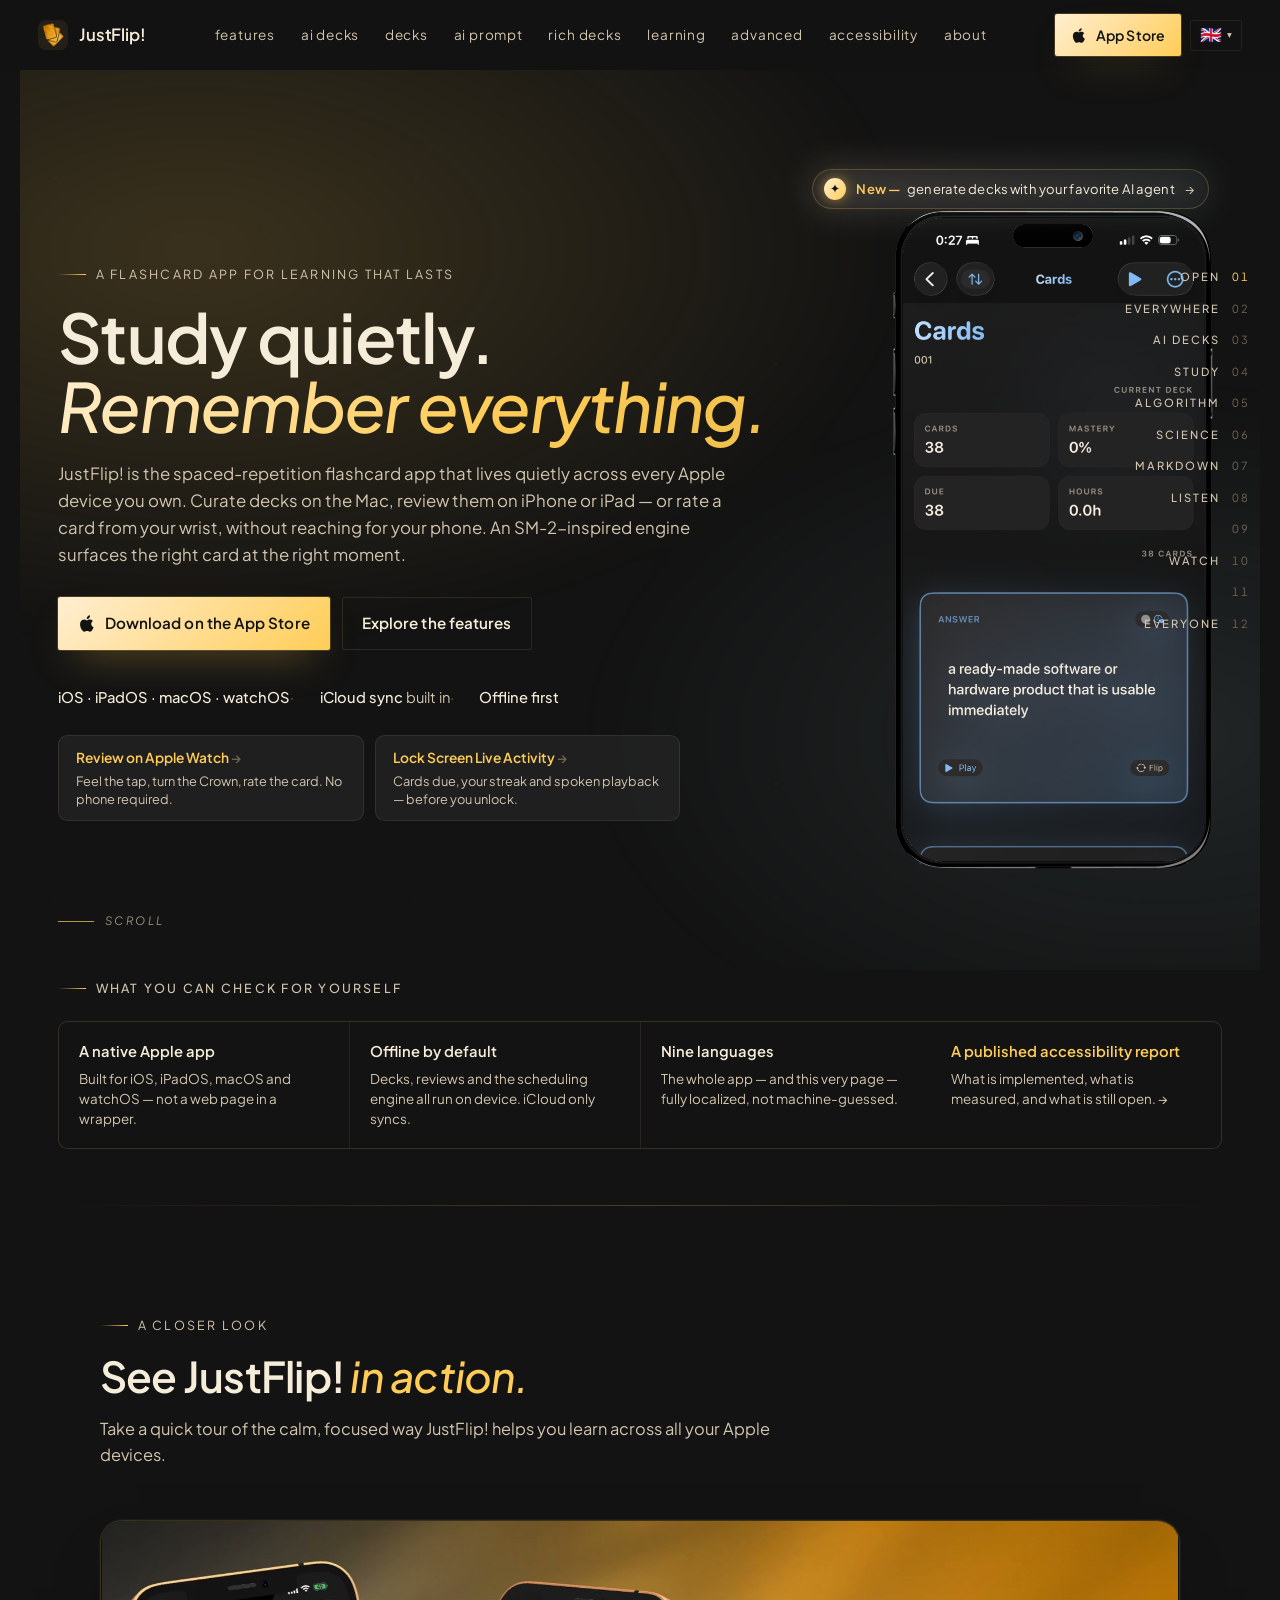
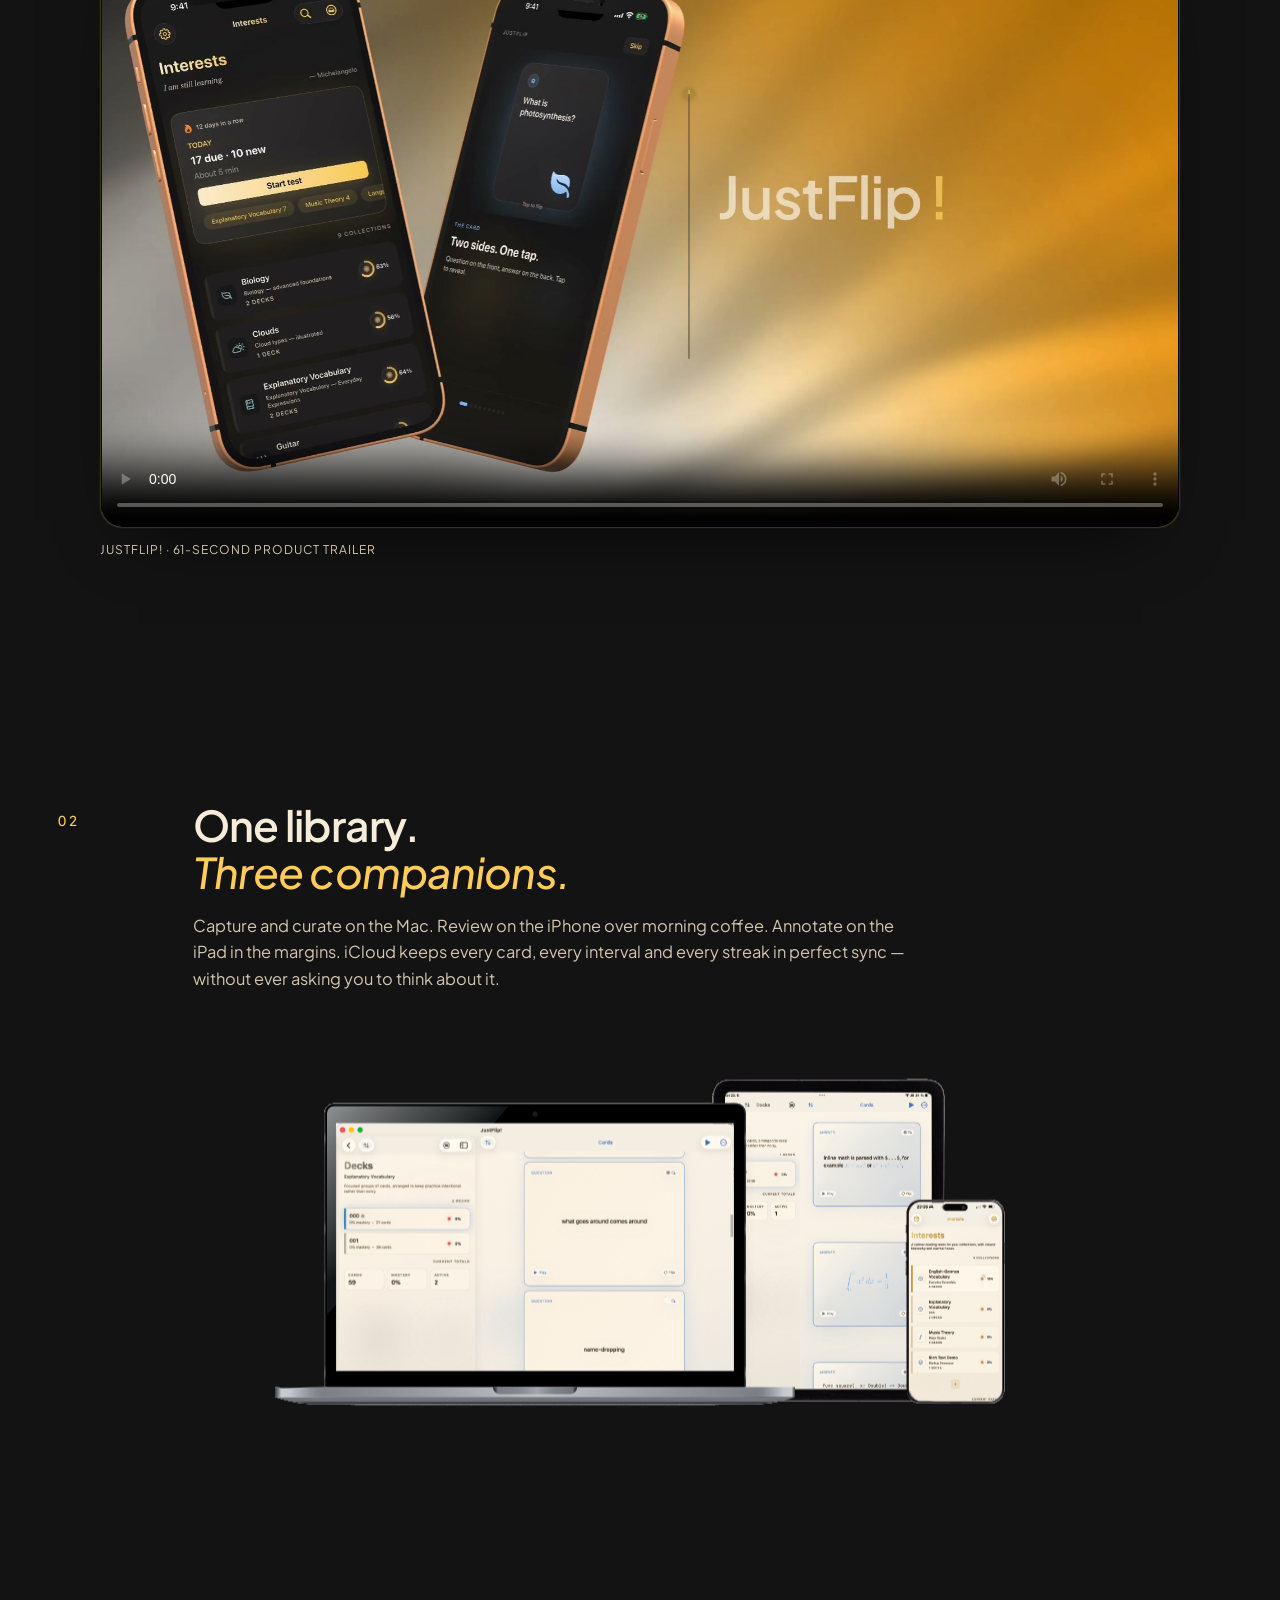
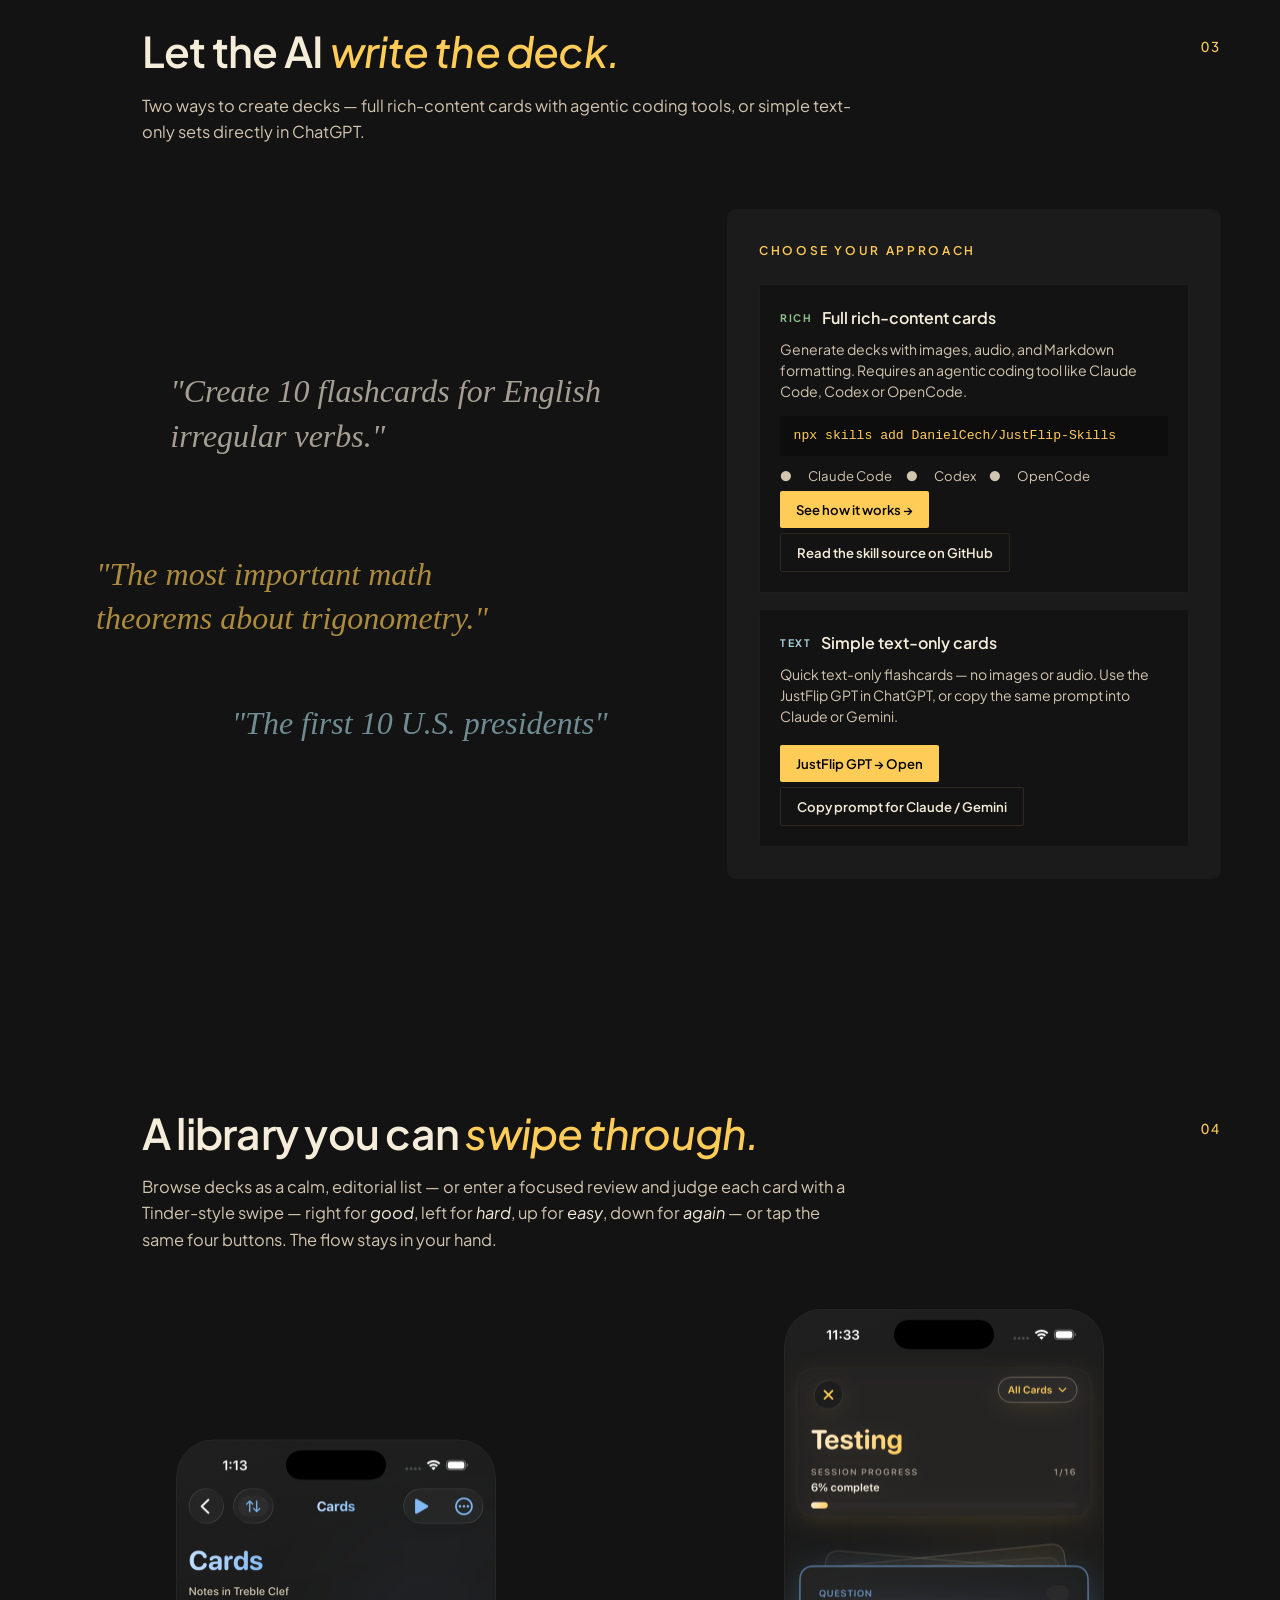
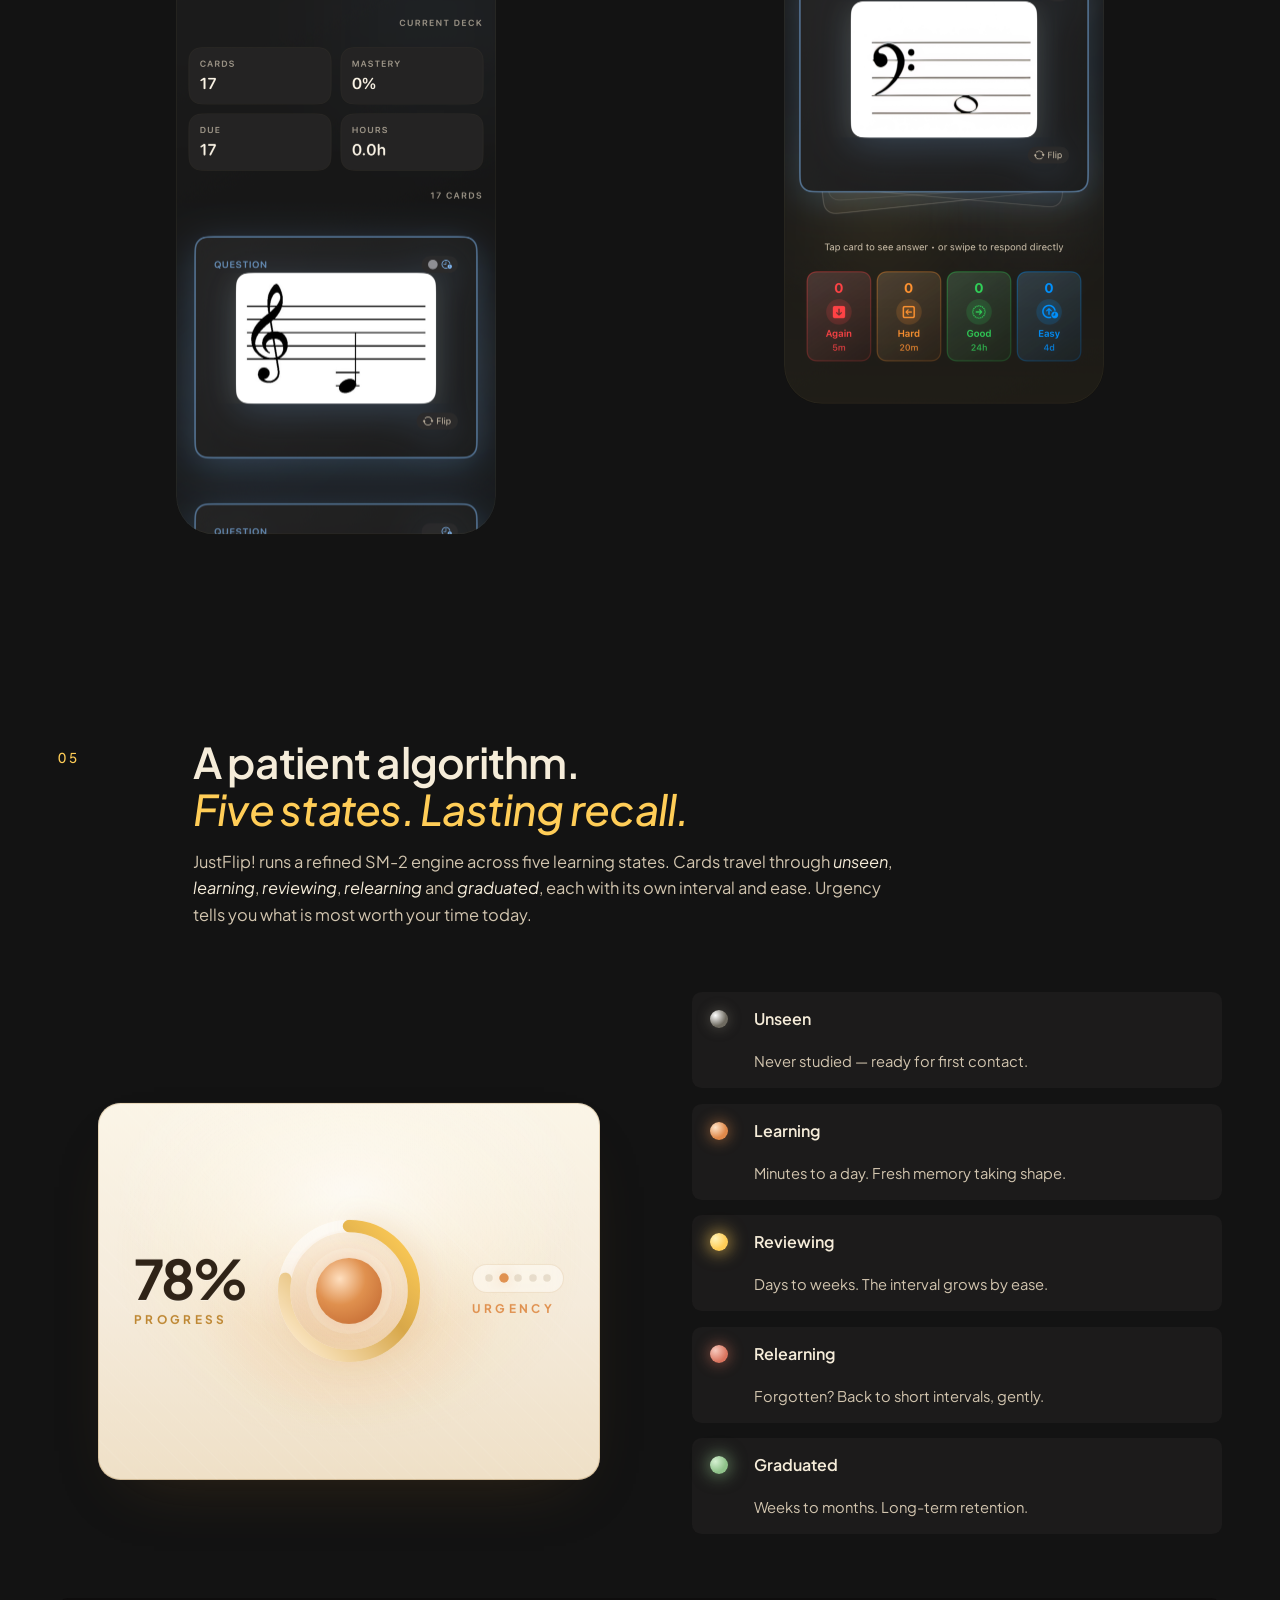
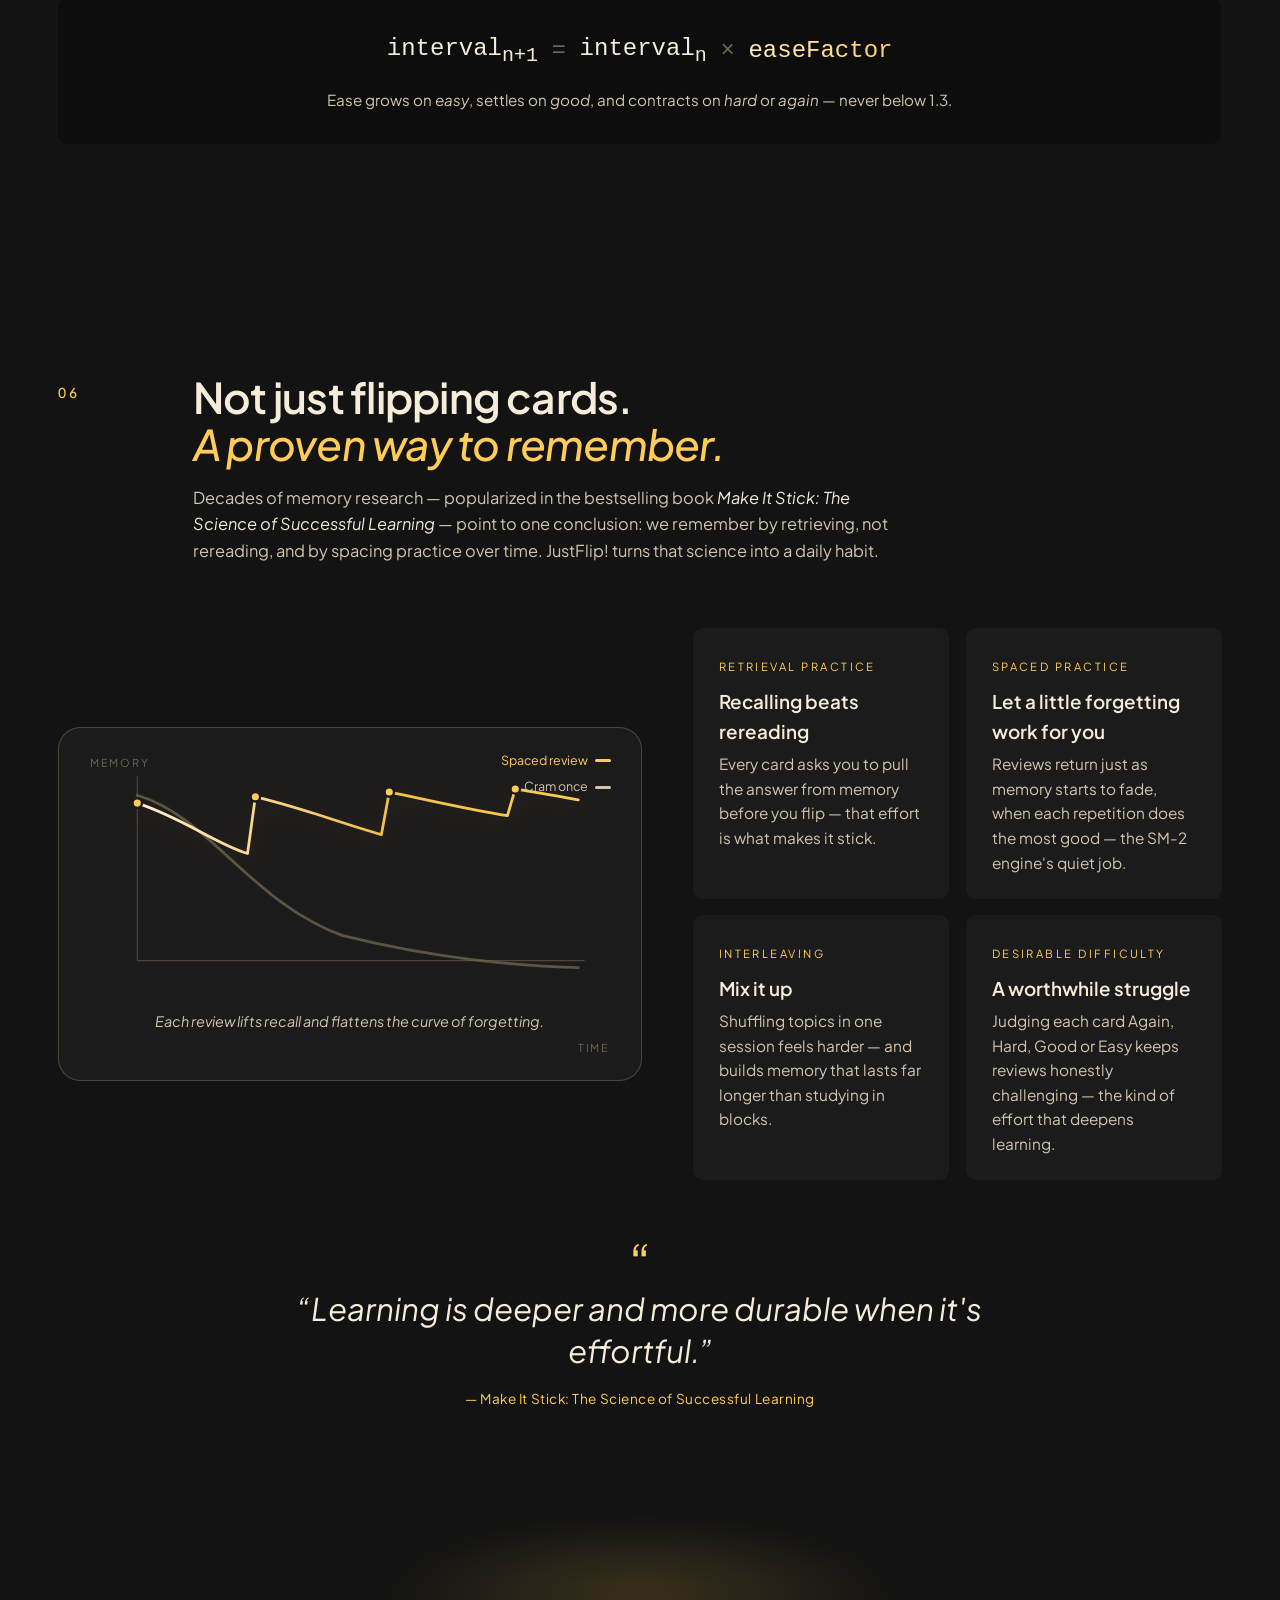
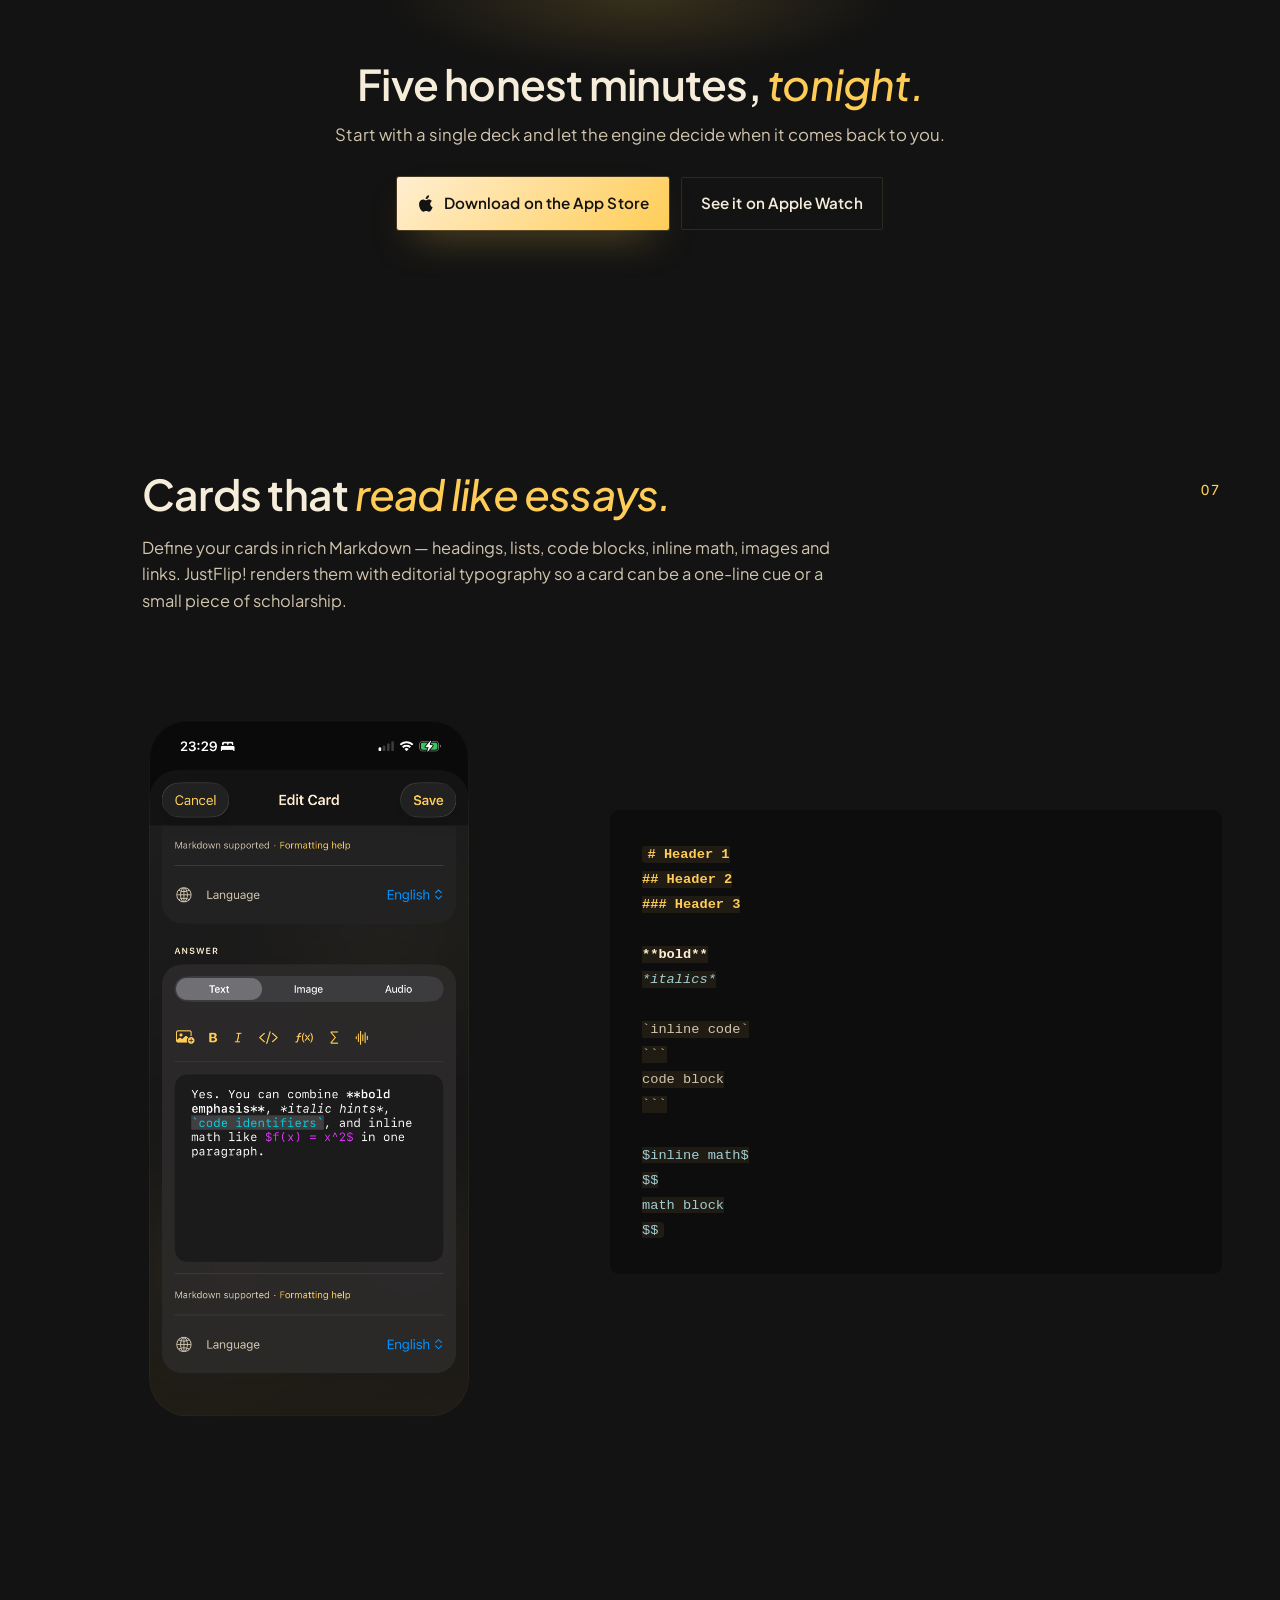
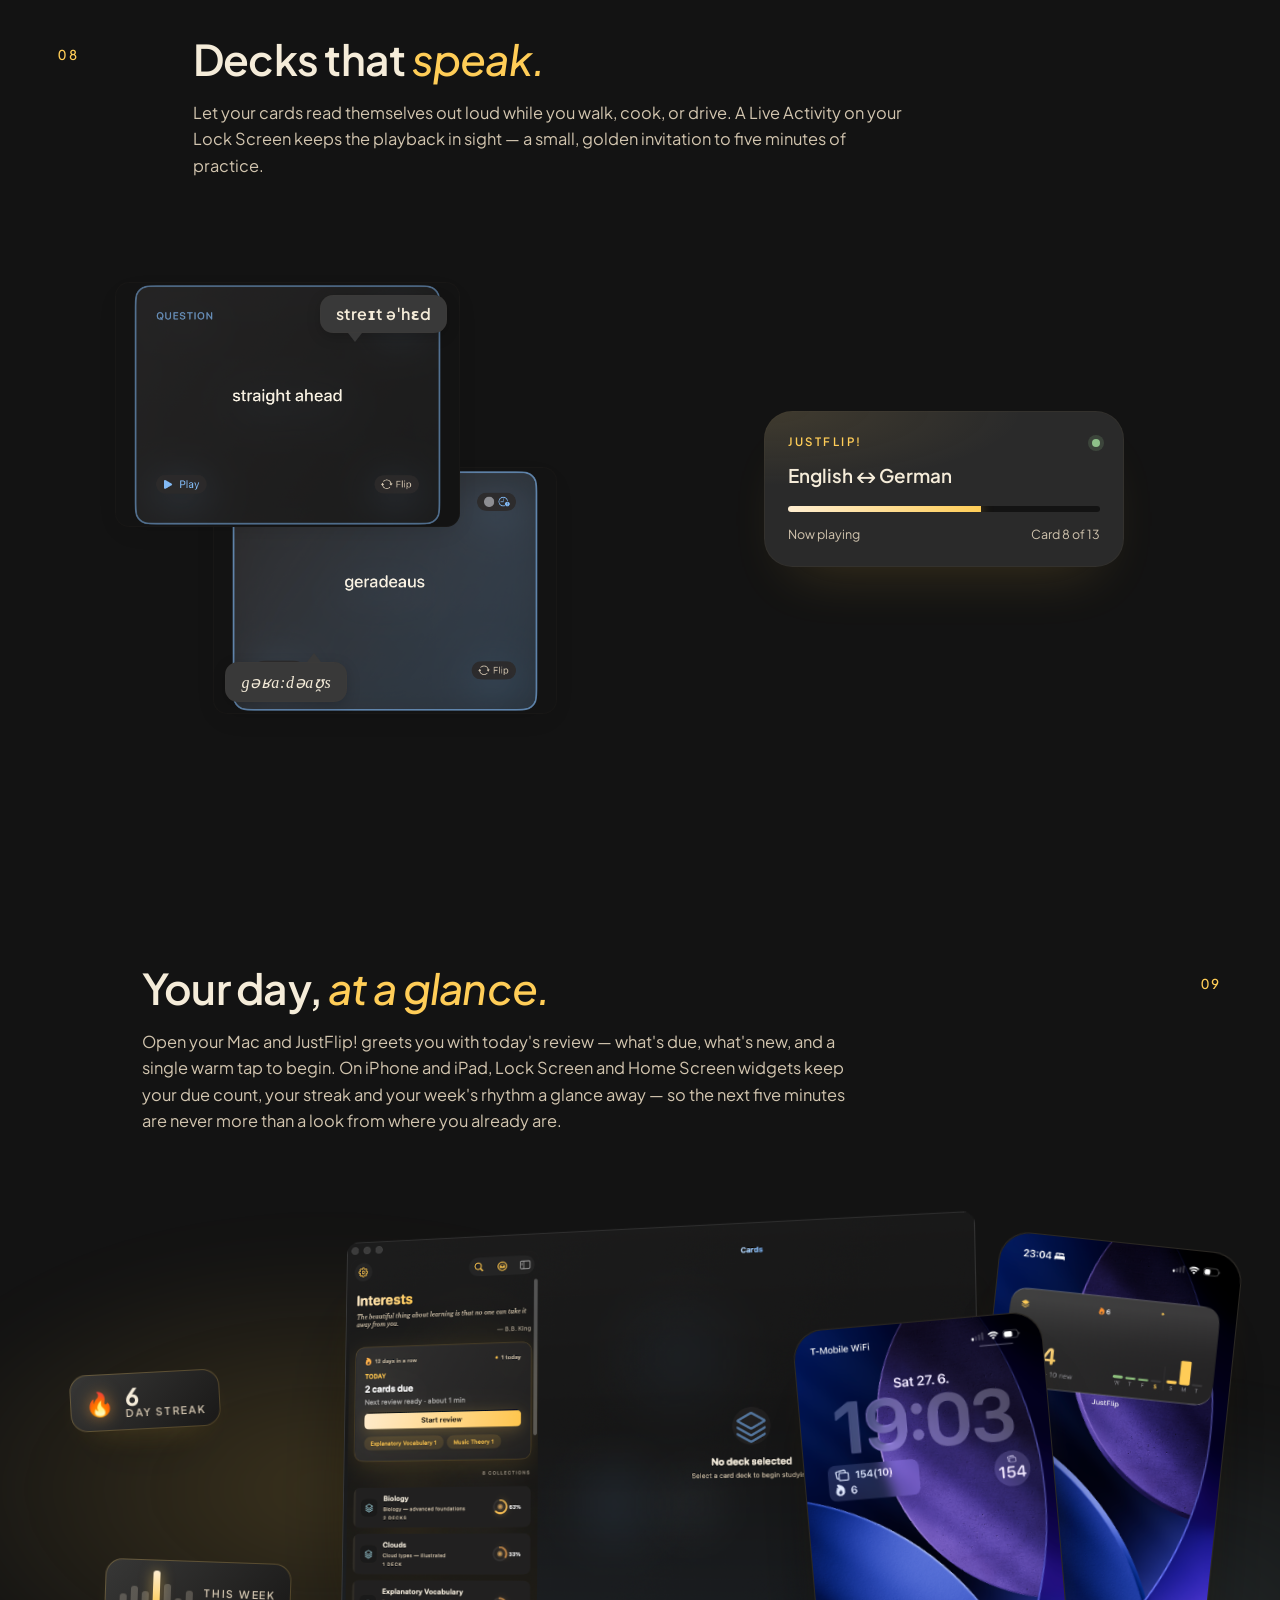
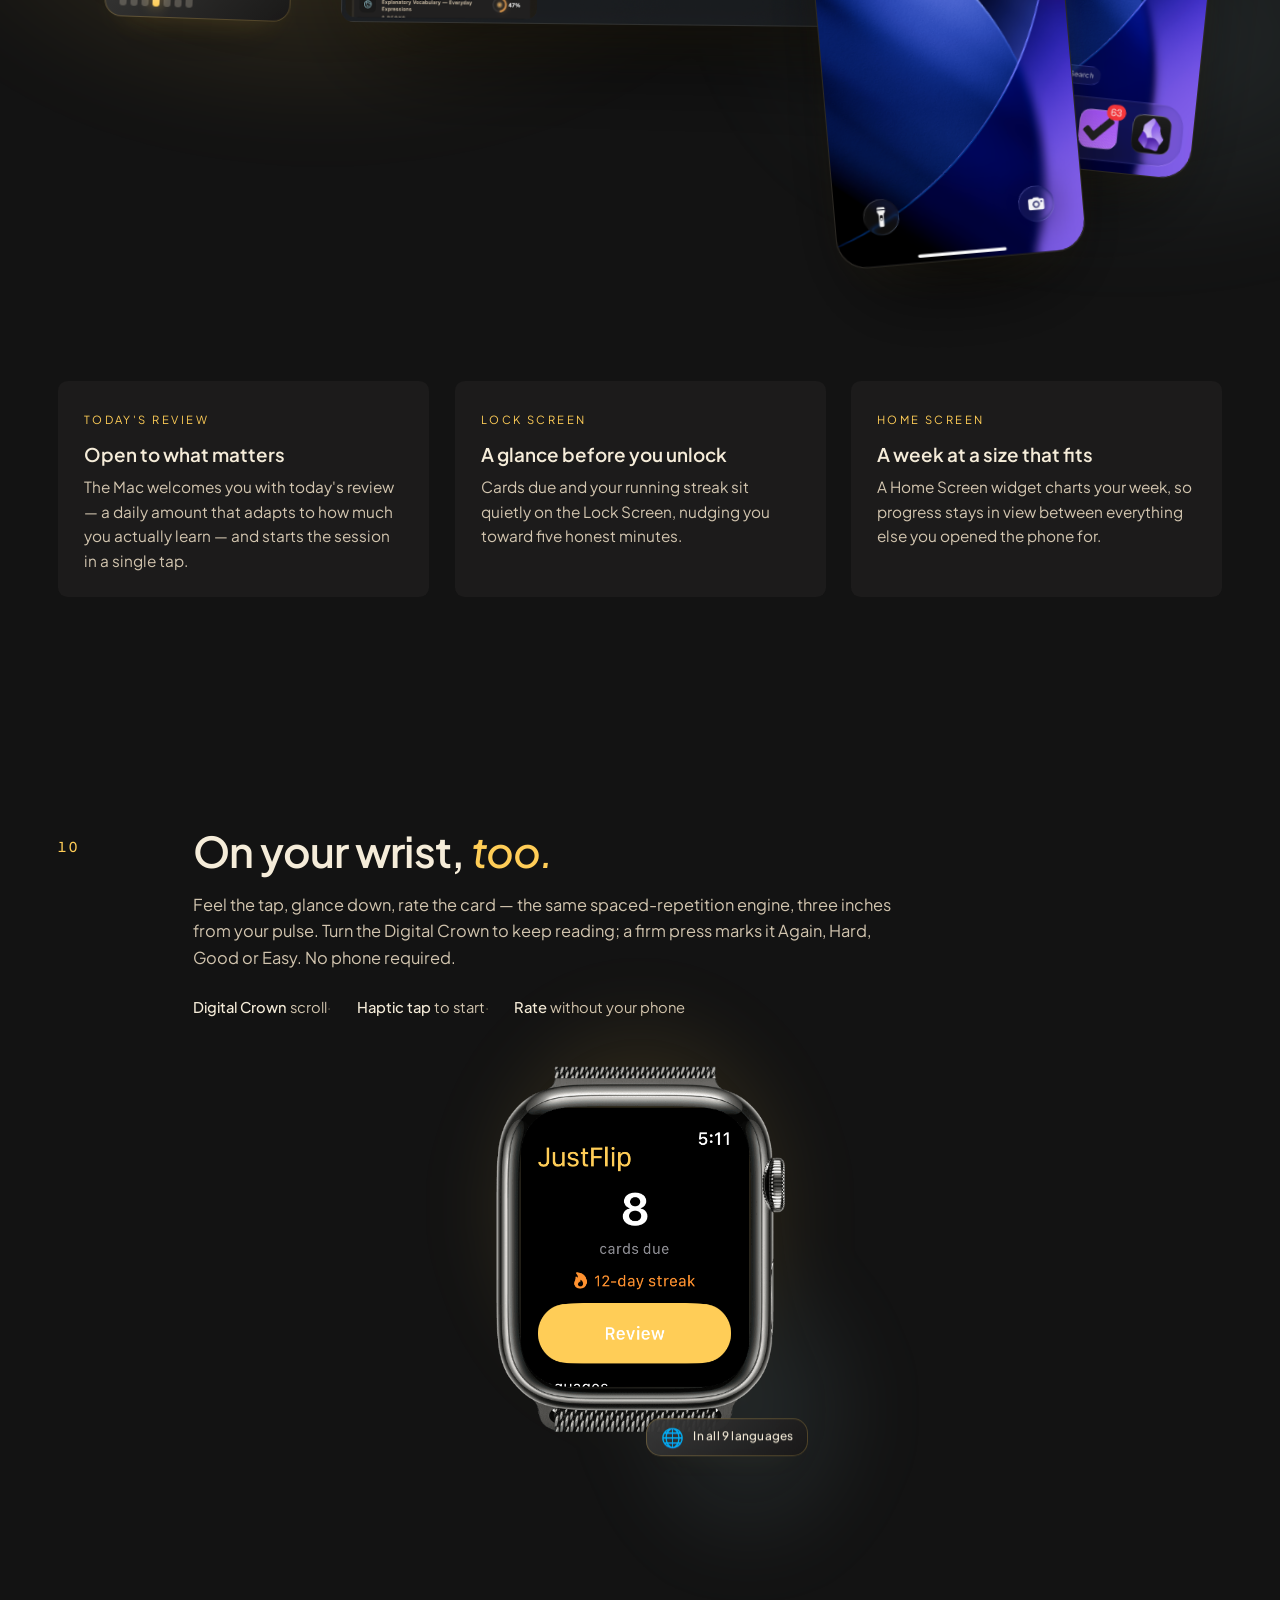
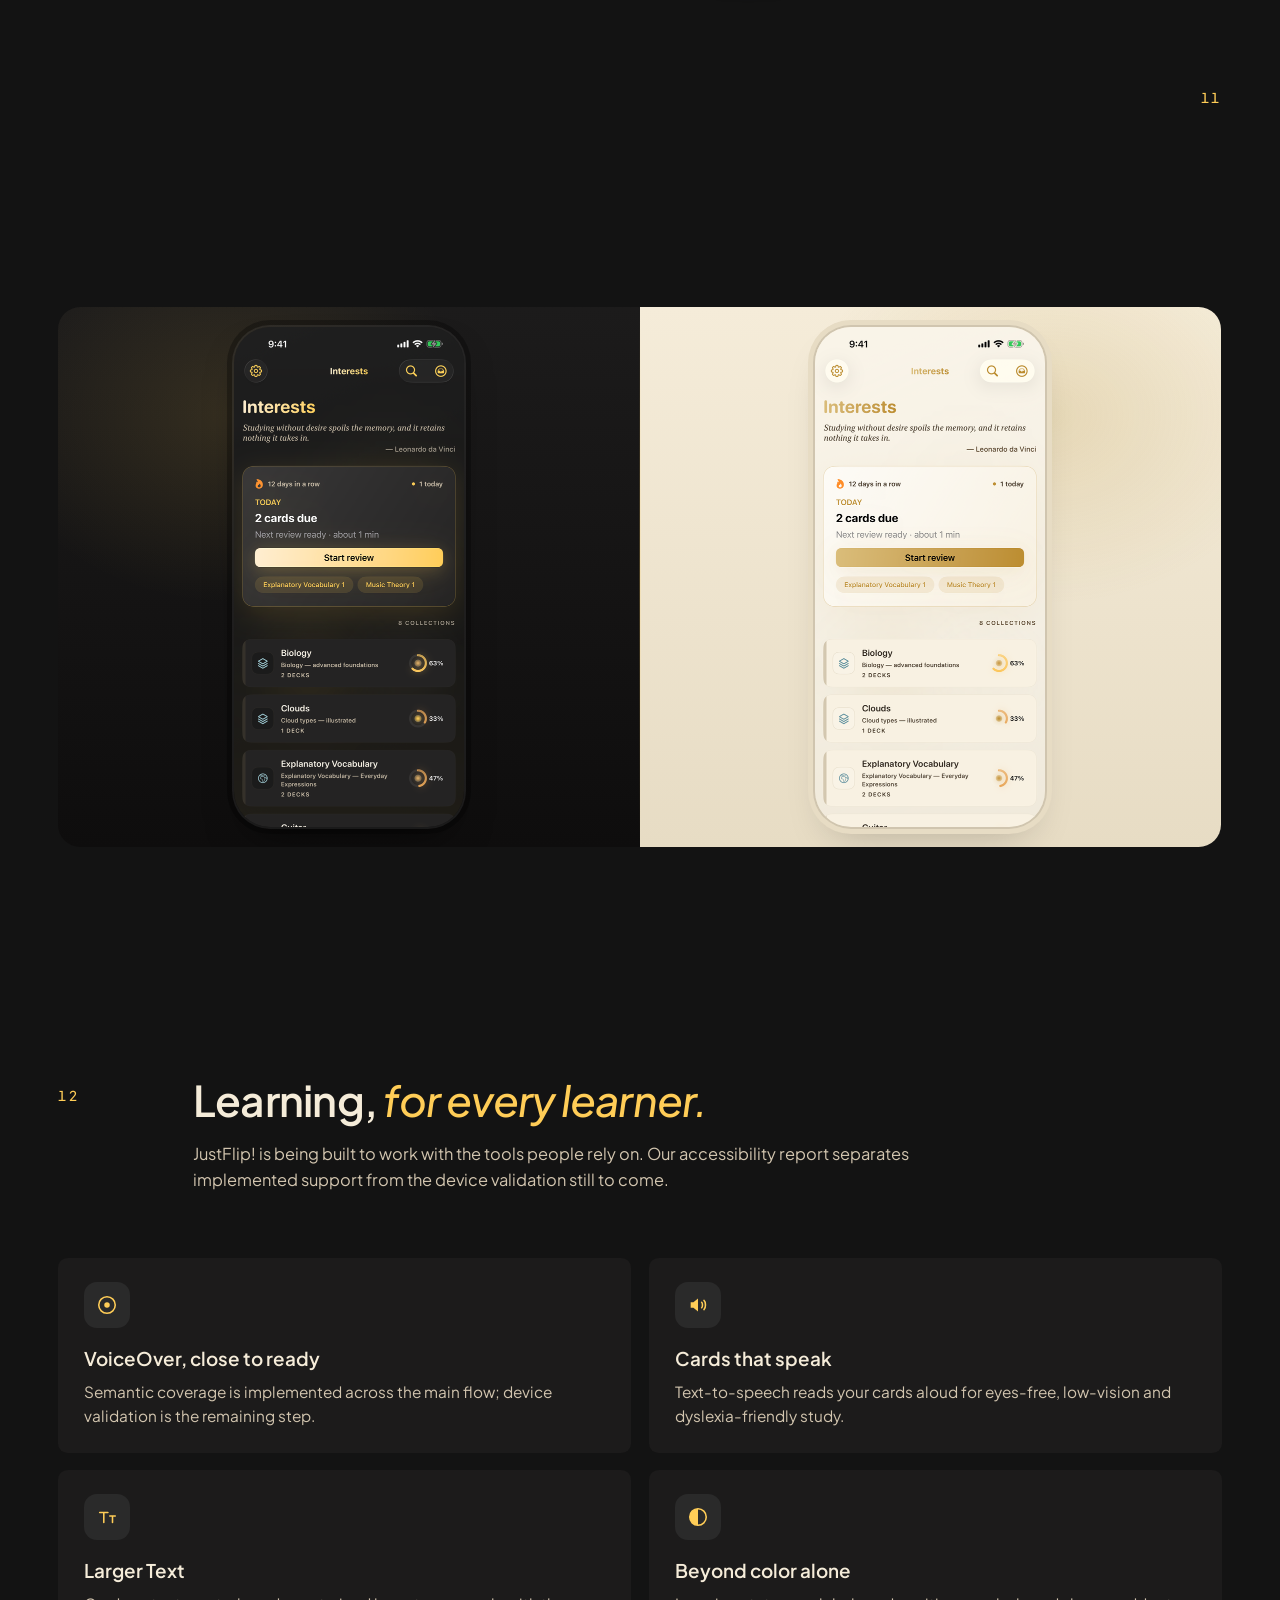
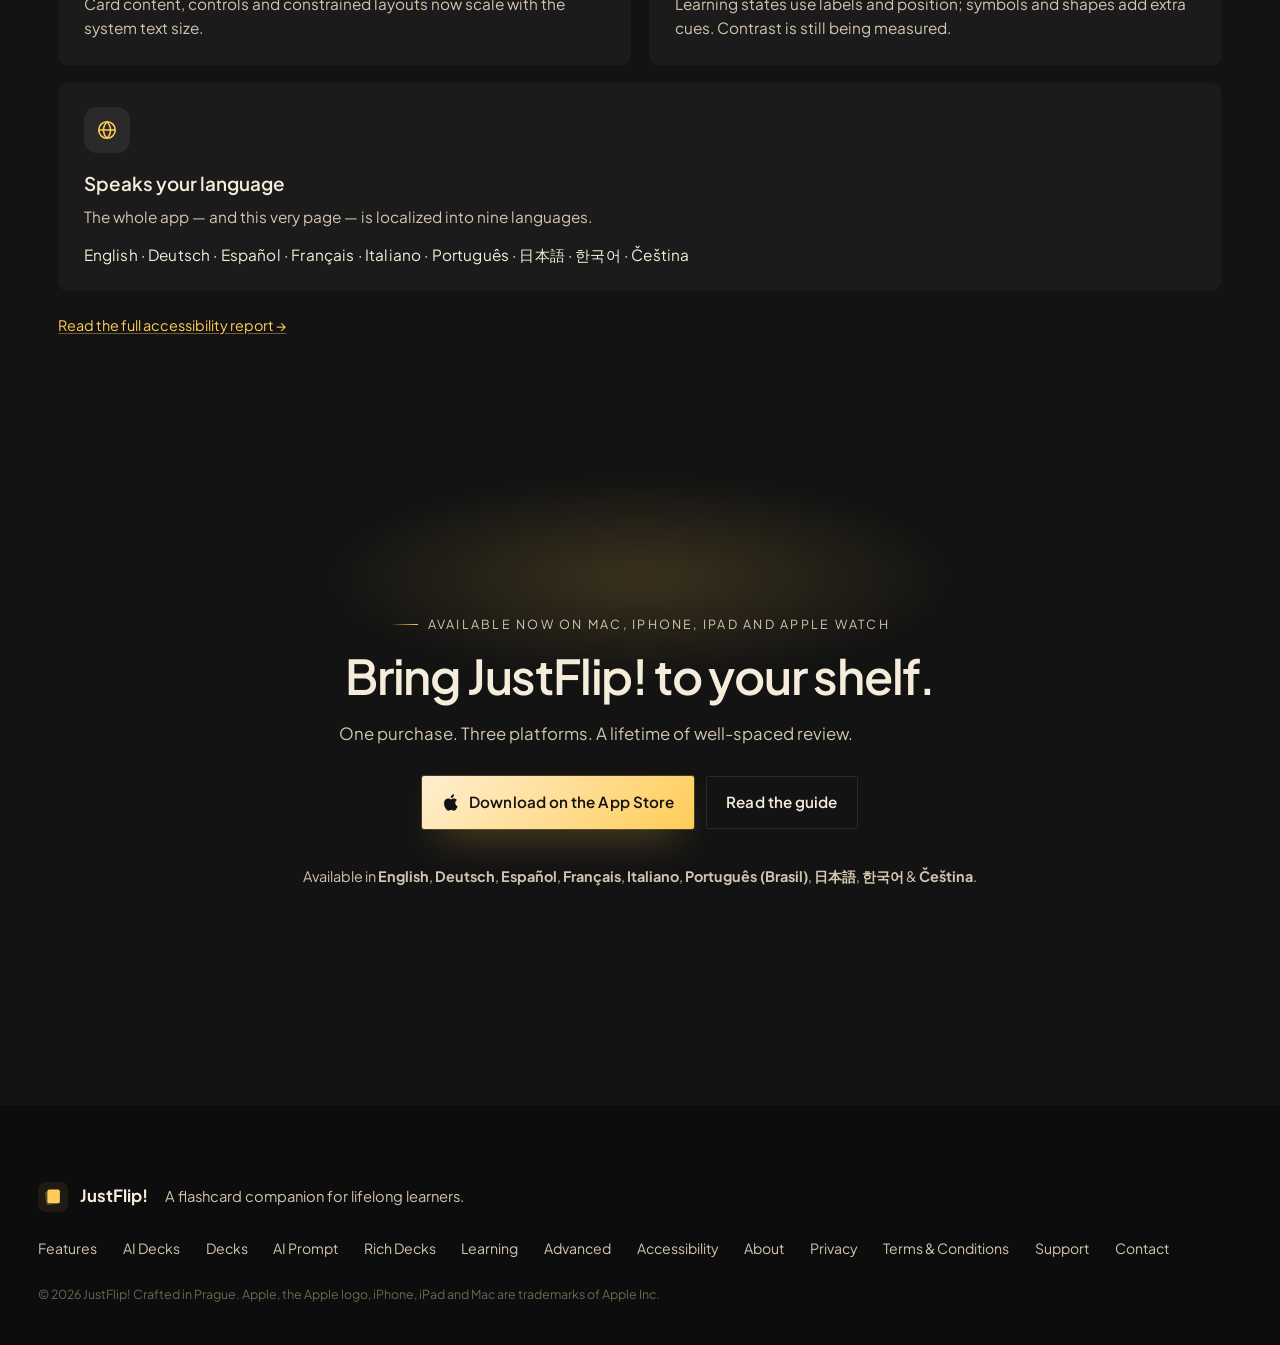
==== commit 240dc94d: "feat: decks" ====
--- a/index.html
+++ b/index.html
@@ -35,6 +35,7 @@
     <nav class="nav__links" aria-label="Primary">
       <a href="#top" data-i18n="nav.features">Features</a>
       <a href="#ai" data-i18n="nav.aiDecks">AI Decks</a>
+      <a href="decks/">Decks</a>
       <a href="ai-prompt.html" data-i18n="nav.aiPrompt">AI Prompt</a>
       <a href="ai-skill.html" data-i18n="nav.richDecks">Rich Decks</a>
       <a href="learning.html" data-i18n="nav.learning">Learning</a>
@@ -807,6 +808,7 @@
       <nav class="footer__nav" aria-label="Footer">
         <a href="#top" data-i18n="footer.features">Features</a>
         <a href="#ai" data-i18n="footer.aiDecks">AI Decks</a>
+        <a href="decks/">Decks</a>
         <a href="ai-prompt.html" data-i18n="footer.aiPrompt">AI Prompt</a>
         <a href="ai-skill.html" data-i18n="footer.richDecks">Rich Decks</a>
         <a href="learning.html" data-i18n="footer.learning">Learning</a>
--- a/css/styles.css
+++ b/css/styles.css
@@ -742,6 +742,143 @@
     margin: 0 0 1.5rem;
     font-size: 0.78rem;
   }
+}
+
+/* =====================================================================
+   Curated decks page
+   ===================================================================== */
+
+.decks-page { overflow-x: hidden; }
+
+.decks-hero {
+  position: relative;
+  min-height: min(820px, calc(100svh - 72px));
+  max-width: var(--maxw);
+  margin: 0 auto;
+  padding: clamp(5rem, 11vw, 9rem) var(--gutter) clamp(5rem, 10vw, 8rem);
+  display: grid;
+  grid-template-columns: minmax(0, 1.05fr) minmax(300px, 0.8fr);
+  gap: clamp(2rem, 7vw, 7rem);
+  align-items: center;
+}
+.decks-hero__glow {
+  position: absolute;
+  width: 48rem;
+  height: 48rem;
+  right: -20rem;
+  top: -12rem;
+  border-radius: 50%;
+  background: radial-gradient(circle, rgba(255,205,87,.12), rgba(161,206,215,.04) 40%, transparent 70%);
+  pointer-events: none;
+}
+.decks-hero__copy { position: relative; z-index: 1; }
+.decks-hero__copy .lede { max-width: 52ch; }
+.decks-hero__meta {
+  display: flex;
+  gap: 1.35rem;
+  flex-wrap: wrap;
+  margin-top: 2rem;
+  color: var(--on-surface-variant);
+  font-size: .82rem;
+  letter-spacing: .02em;
+}
+.decks-hero__meta span + span { padding-left: 1.35rem; border-left: 1px solid var(--outline-variant); }
+.decks-hero__meta strong { color: var(--primary-container); font-size: 1.05rem; font-weight: 600; margin-right: .25rem; }
+.decks-hero__stack { position: relative; min-height: 390px; transform: rotate(3deg); }
+.deck-card {
+  position: absolute;
+  width: min(100%, 350px);
+  aspect-ratio: .76;
+  left: 50%;
+  top: 50%;
+  padding: 1.6rem;
+  border: 1px solid rgba(255,238,209,.18);
+  border-radius: var(--radius-lg);
+  box-shadow: 0 30px 70px -35px rgba(0,0,0,.75);
+  display: flex;
+  flex-direction: column;
+  justify-content: space-between;
+}
+.deck-card--back { color: rgba(245,236,217,.78); background: var(--surface-high); }
+.deck-card--one { transform: translate(-42%, -53%) rotate(-13deg); background: linear-gradient(145deg, #29251f, #414033); }
+.deck-card--two { transform: translate(-50%, -48%) rotate(8deg); background: linear-gradient(145deg, #222e35, #343333); }
+.deck-card--front { transform: translate(-47%, -48%) rotate(-2deg); background: linear-gradient(145deg, #f5ecd9, #ffcd57); color: var(--ink); z-index: 2; padding: 2rem; }
+.deck-card span { font-size: .7rem; text-transform: uppercase; letter-spacing: .17em; color: var(--primary-container); }
+.deck-card--front span { color: #60543b; }
+.deck-card strong { font-size: clamp(1.45rem, 3vw, 2.15rem); line-height: 1.08; letter-spacing: -.035em; font-weight: 600; }
+.deck-card--back strong { font-size: 1.45rem; }
+.deck-card__eyebrow { align-self: flex-start; }
+.deck-card__line { width: 42%; height: 2px; background: rgba(19,19,19,.28); }
+.deck-card small { font-size: .82rem; color: #60543b; }
+
+.decks-ai-bridge {
+  max-width: var(--maxw);
+  margin: 0 auto;
+  padding: clamp(2rem, 5vw, 4rem) var(--gutter);
+  display: grid;
+  grid-template-columns: auto minmax(0, 1fr) auto;
+  align-items: center;
+  gap: clamp(1.5rem, 4vw, 4rem);
+  border-top: 1px solid rgba(78,70,53,.35);
+  border-bottom: 1px solid rgba(78,70,53,.35);
+}
+.decks-ai-bridge__mark { color: var(--primary-container); font-size: 2rem; }
+.decks-ai-bridge .headline { margin-bottom: .6rem; }
+.decks-ai-bridge .kicker { max-width: 68ch; }
+.text-link { white-space: nowrap; color: var(--primary-container); font-weight: 600; font-size: .88rem; }
+.text-link span { display: inline-block; margin-left: .35rem; transition: transform 220ms var(--ease); }
+.text-link:hover span { transform: translateX(4px); }
+
+.decks-library { max-width: var(--maxw); margin: 0 auto; padding: clamp(5rem, 10vw, 9rem) var(--gutter); }
+.decks-library__head { display: grid; grid-template-columns: minmax(0, 1fr) minmax(280px, .65fr); gap: 3rem; align-items: end; margin-bottom: 2.5rem; }
+.decks-filters { display: flex; flex-wrap: wrap; gap: .55rem; margin-bottom: 2rem; }
+.decks-filter { border: 1px solid var(--outline-variant); background: transparent; color: var(--on-surface-variant); border-radius: 999px; padding: .55rem .9rem; font: inherit; font-size: .78rem; cursor: pointer; transition: color 180ms ease, border-color 180ms ease, background 180ms ease; }
+.decks-filter:hover, .decks-filter.is-active { color: var(--ink); border-color: var(--primary-container); background: var(--primary-container); }
+.decks-grid { display: grid; grid-template-columns: repeat(3, minmax(0, 1fr)); gap: 1rem; }
+.deck-tile { min-height: 355px; padding: 1.4rem; display: flex; flex-direction: column; background: var(--surface-low); border: 1px solid rgba(78,70,53,.4); border-radius: var(--radius-md); overflow: hidden; position: relative; transition: transform 300ms var(--ease), border-color 300ms ease, background 300ms ease; }
+.deck-tile::before { content: ""; position: absolute; inset: 0; background: radial-gradient(75% 45% at 100% 0%, var(--tile-glow), transparent 70%); pointer-events: none; }
+.deck-tile:hover, .deck-tile:focus-visible { transform: translateY(-5px); border-color: rgba(255,205,87,.45); background: var(--surface-high); }
+.deck-tile { cursor: pointer; }
+.deck-tile__top, .deck-tile h3, .deck-tile p, .deck-tile__glyph, .deck-tile__foot { position: relative; z-index: 1; }
+.deck-tile__top, .deck-tile__foot { display: flex; justify-content: space-between; gap: .7rem; align-items: center; }
+.deck-tile__foot { flex-wrap: wrap; }
+.deck-tile__category { font-size: .7rem; letter-spacing: .14em; text-transform: uppercase; color: var(--primary-container); }
+.deck-tile__number { font-family: "JetBrains Mono", ui-monospace, monospace; font-size: .75rem; color: var(--outline); }
+.deck-tile__glyph { margin: 2rem 0 1rem; font-family: Georgia, serif; font-size: 3.2rem; line-height: 1; color: var(--tile-color); }
+.deck-tile h3 { margin: 0 0 .7rem; font-size: 1.2rem; line-height: 1.15; letter-spacing: -.02em; }
+.deck-tile p { margin: 0; color: var(--on-surface-variant); font-size: .86rem; line-height: 1.55; }
+.deck-tile__foot { margin-top: auto; padding-top: 1.2rem; border-top: 1px solid rgba(78,70,53,.35); color: var(--on-surface-variant); font-size: .7rem; }
+.deck-tile__capabilities { color: var(--outline); text-align: right; }
+.deck-tile__foot a { color: var(--primary-container); text-decoration: none; white-space: nowrap; font-weight: 600; }
+.deck-tile__foot a:hover { text-decoration: underline; text-underline-offset: .2em; }
+.deck-tile--gold { --tile-color: #ffcd57; --tile-glow: rgba(255,205,87,.13); }
+.deck-tile--blue, .deck-tile--cyan { --tile-color: #a1ced7; --tile-glow: rgba(161,206,215,.12); }
+.deck-tile--rose, .deck-tile--orange { --tile-color: #e0898e; --tile-glow: rgba(224,137,142,.11); }
+.deck-tile--violet { --tile-color: #c1a7dc; --tile-glow: rgba(193,167,220,.1); }
+.deck-tile--green { --tile-color: #8fc28a; --tile-glow: rgba(143,194,138,.1); }
+
+.decks-final-cta { max-width: 900px; margin: 0 auto; padding: clamp(5rem, 10vw, 9rem) var(--gutter); text-align: center; }
+.decks-final-cta .eyebrow { justify-content: center; }
+.decks-final-cta .lede { margin-inline: auto; }
+.decks-final-cta .btn { margin-top: .5rem; }
+
+@media (max-width: 900px) {
+  .decks-hero { grid-template-columns: 1fr; min-height: auto; }
+  .decks-hero__stack { min-height: 430px; max-width: 500px; width: 100%; margin: 0 auto; }
+  .decks-ai-bridge { grid-template-columns: auto minmax(0, 1fr); }
+  .decks-ai-bridge .text-link { grid-column: 2; }
+  .decks-library__head { grid-template-columns: 1fr; gap: 1rem; }
+  .decks-grid { grid-template-columns: repeat(2, minmax(0, 1fr)); }
+}
+@media (max-width: 600px) {
+  .decks-hero { padding-top: 4rem; }
+  .decks-hero__stack { min-height: 350px; transform: rotate(2deg) scale(.9); margin-block: -1rem; }
+  .deck-card { width: min(86%, 320px); }
+  .decks-ai-bridge { grid-template-columns: 1fr; gap: .8rem; }
+  .decks-ai-bridge__mark { display: none; }
+  .decks-ai-bridge .text-link { grid-column: auto; }
+  .decks-grid { grid-template-columns: 1fr; }
+  .decks-hero__meta span + span { padding-left: 0; border-left: 0; }
 }
 
 /* =====================================================================
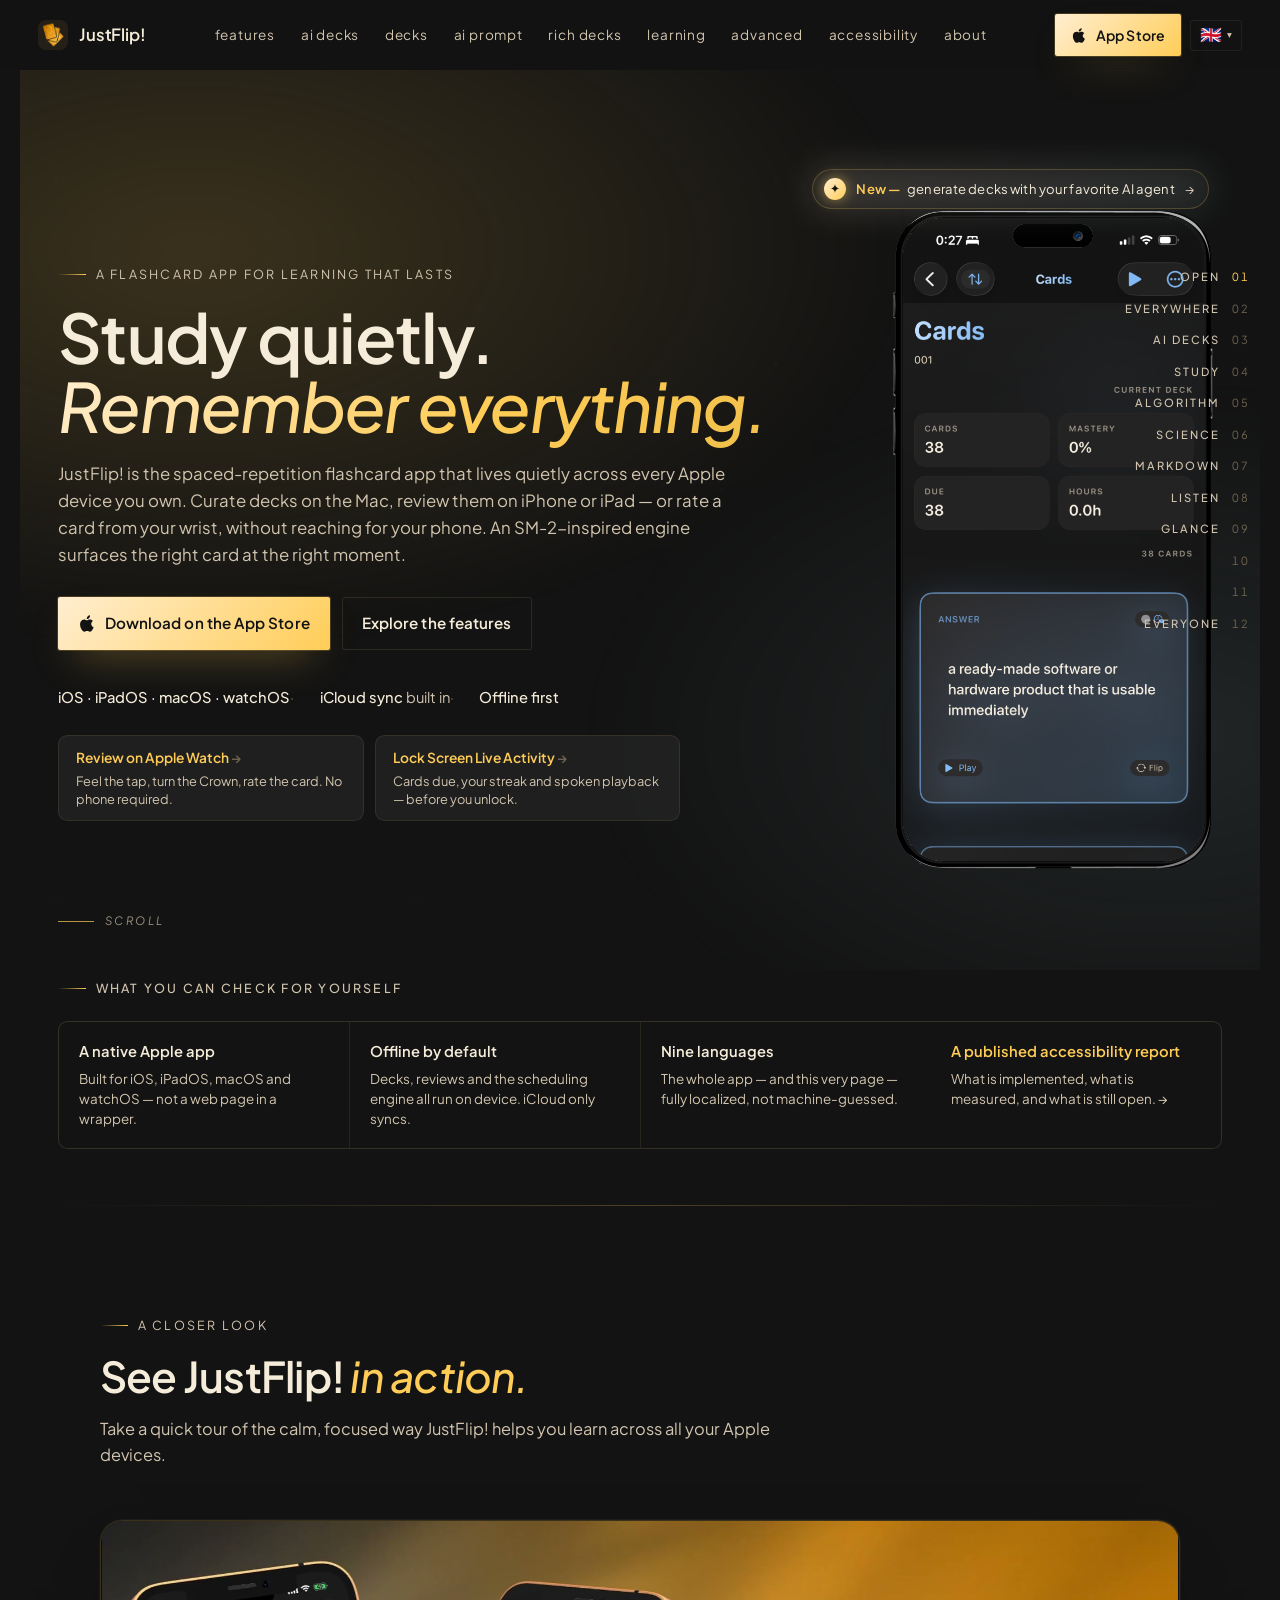
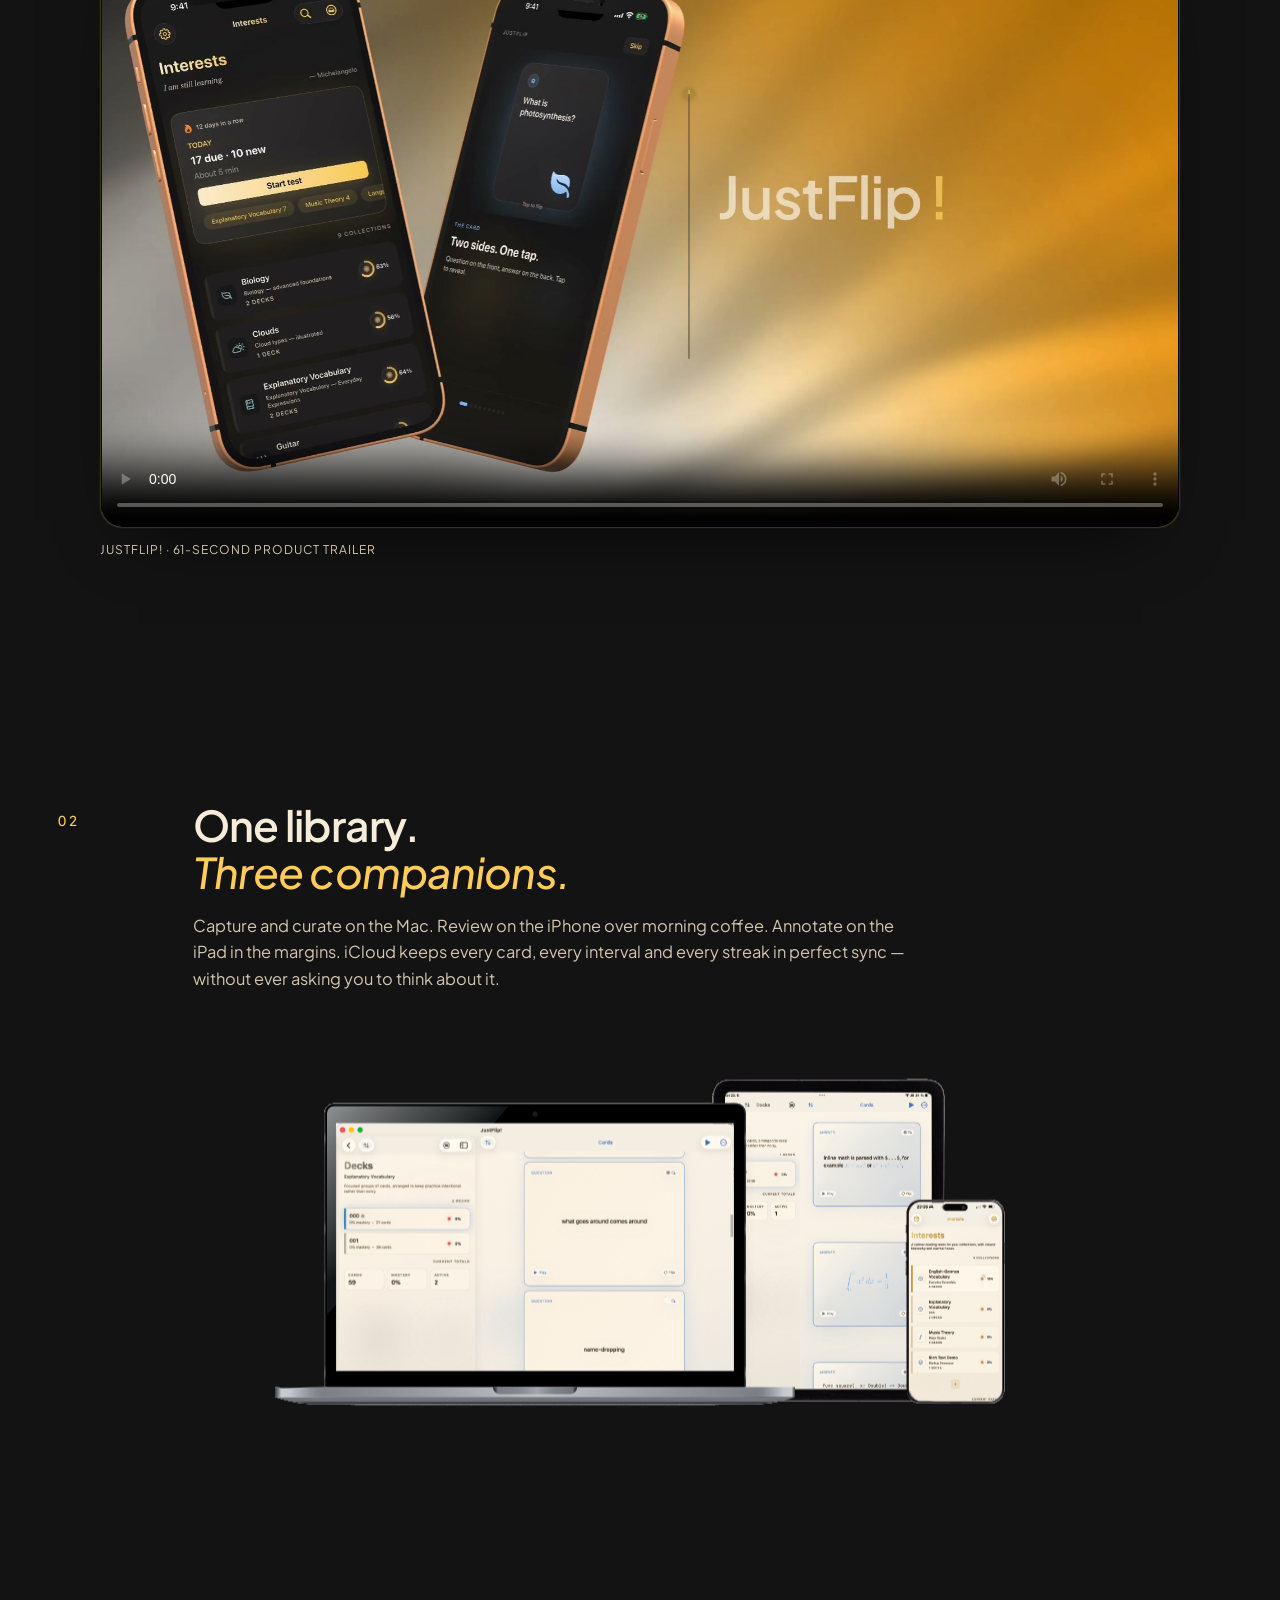
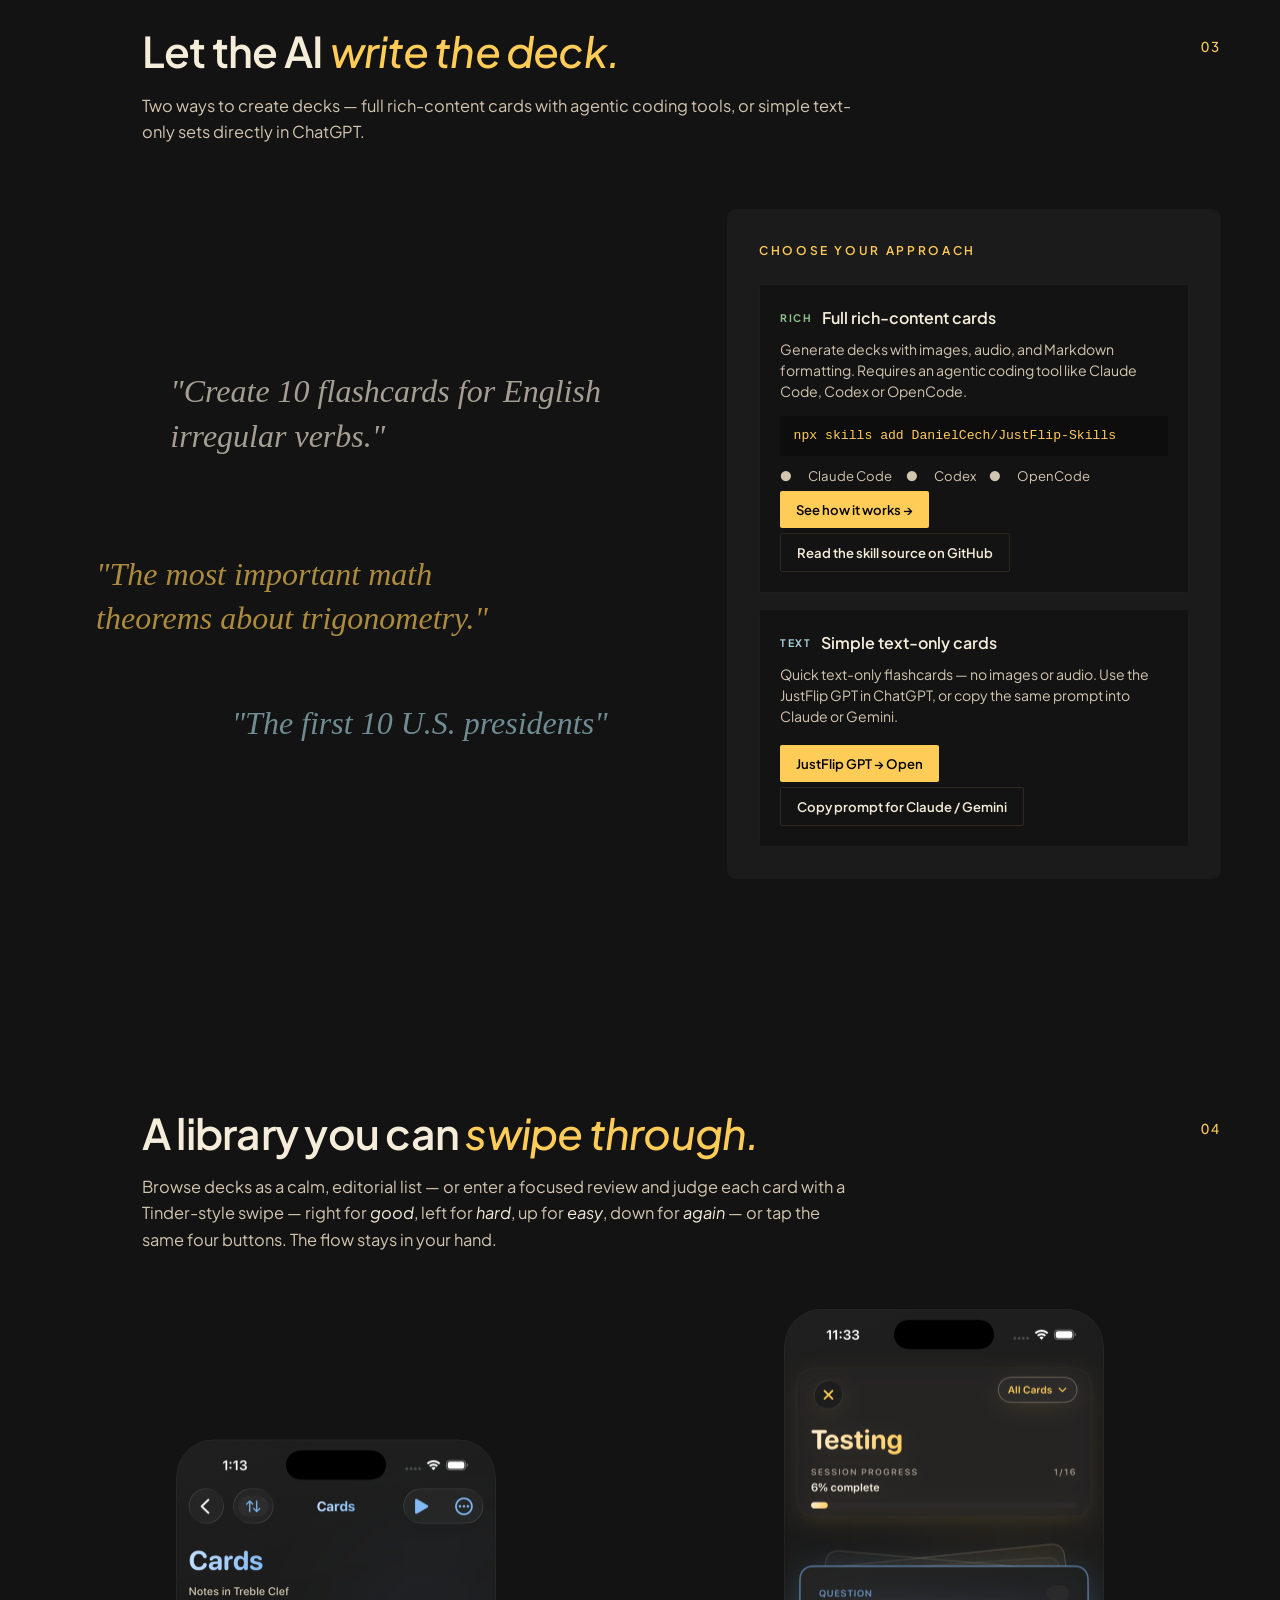
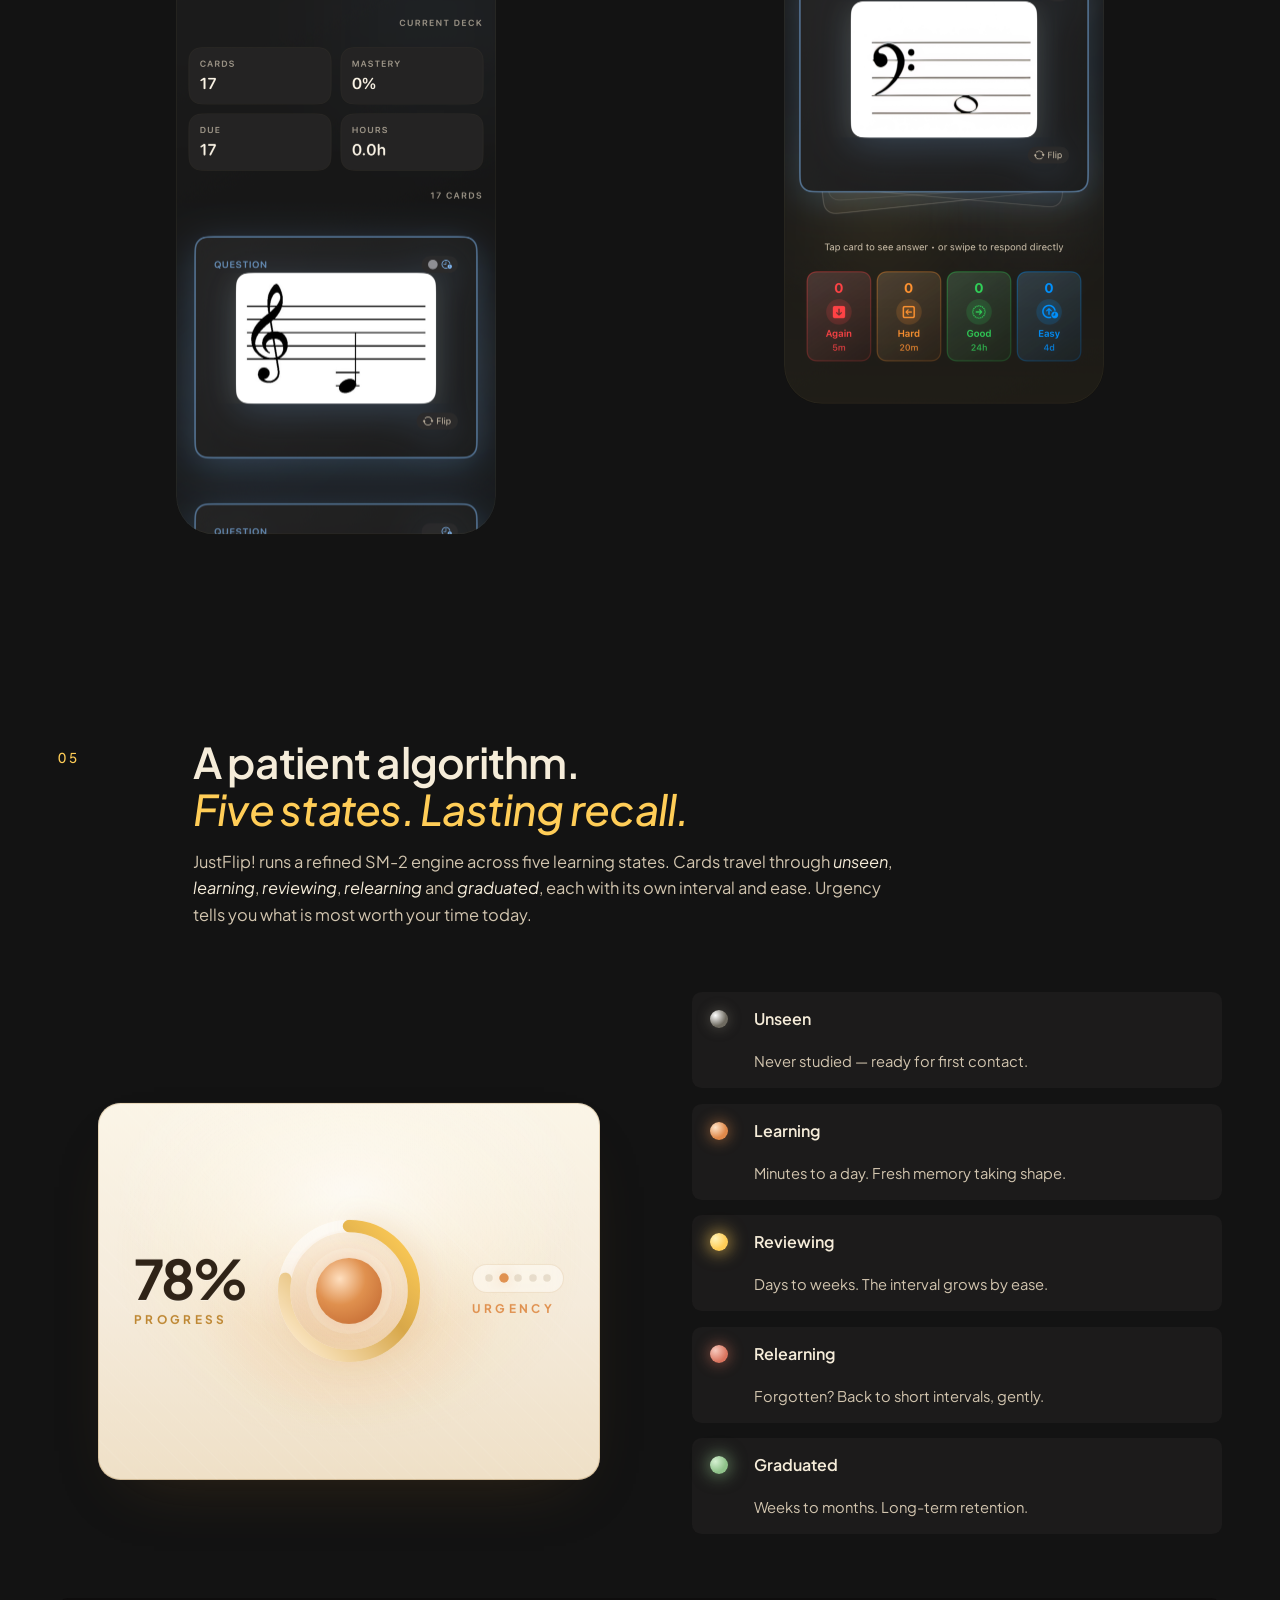
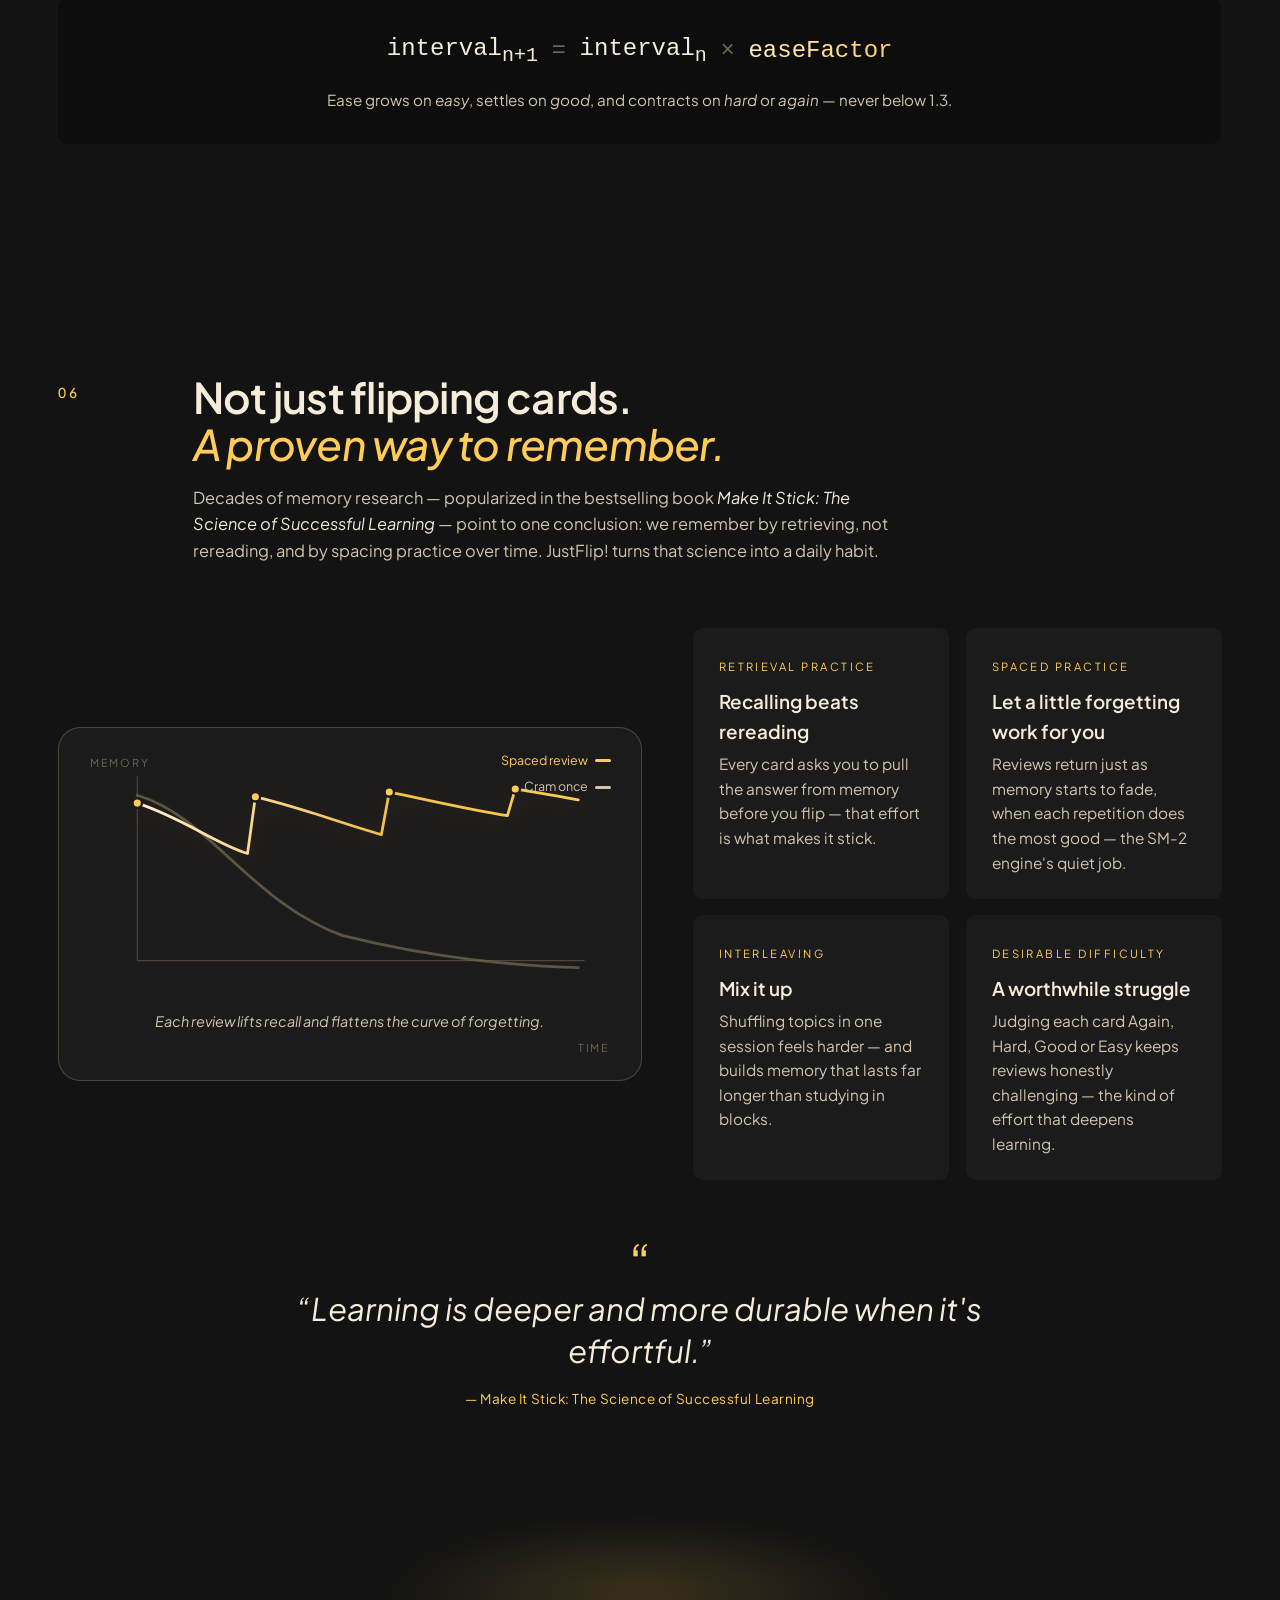
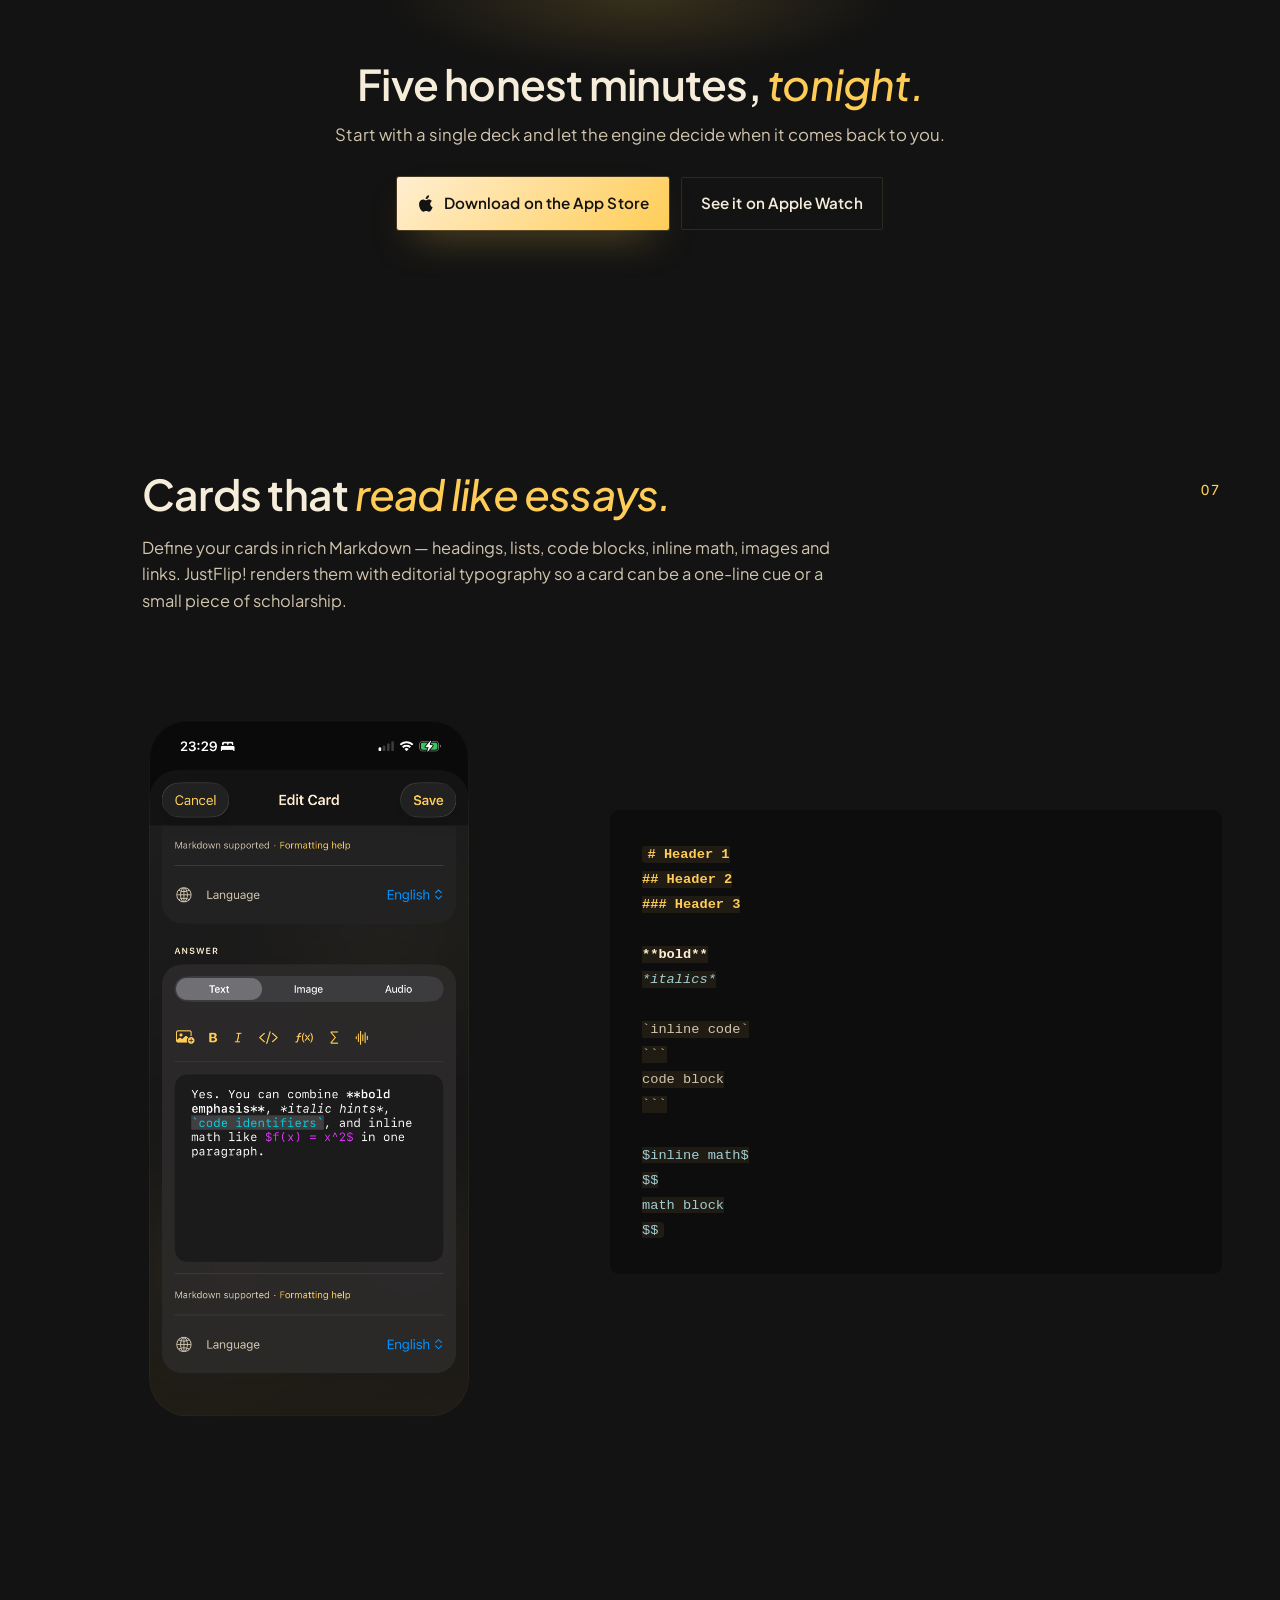
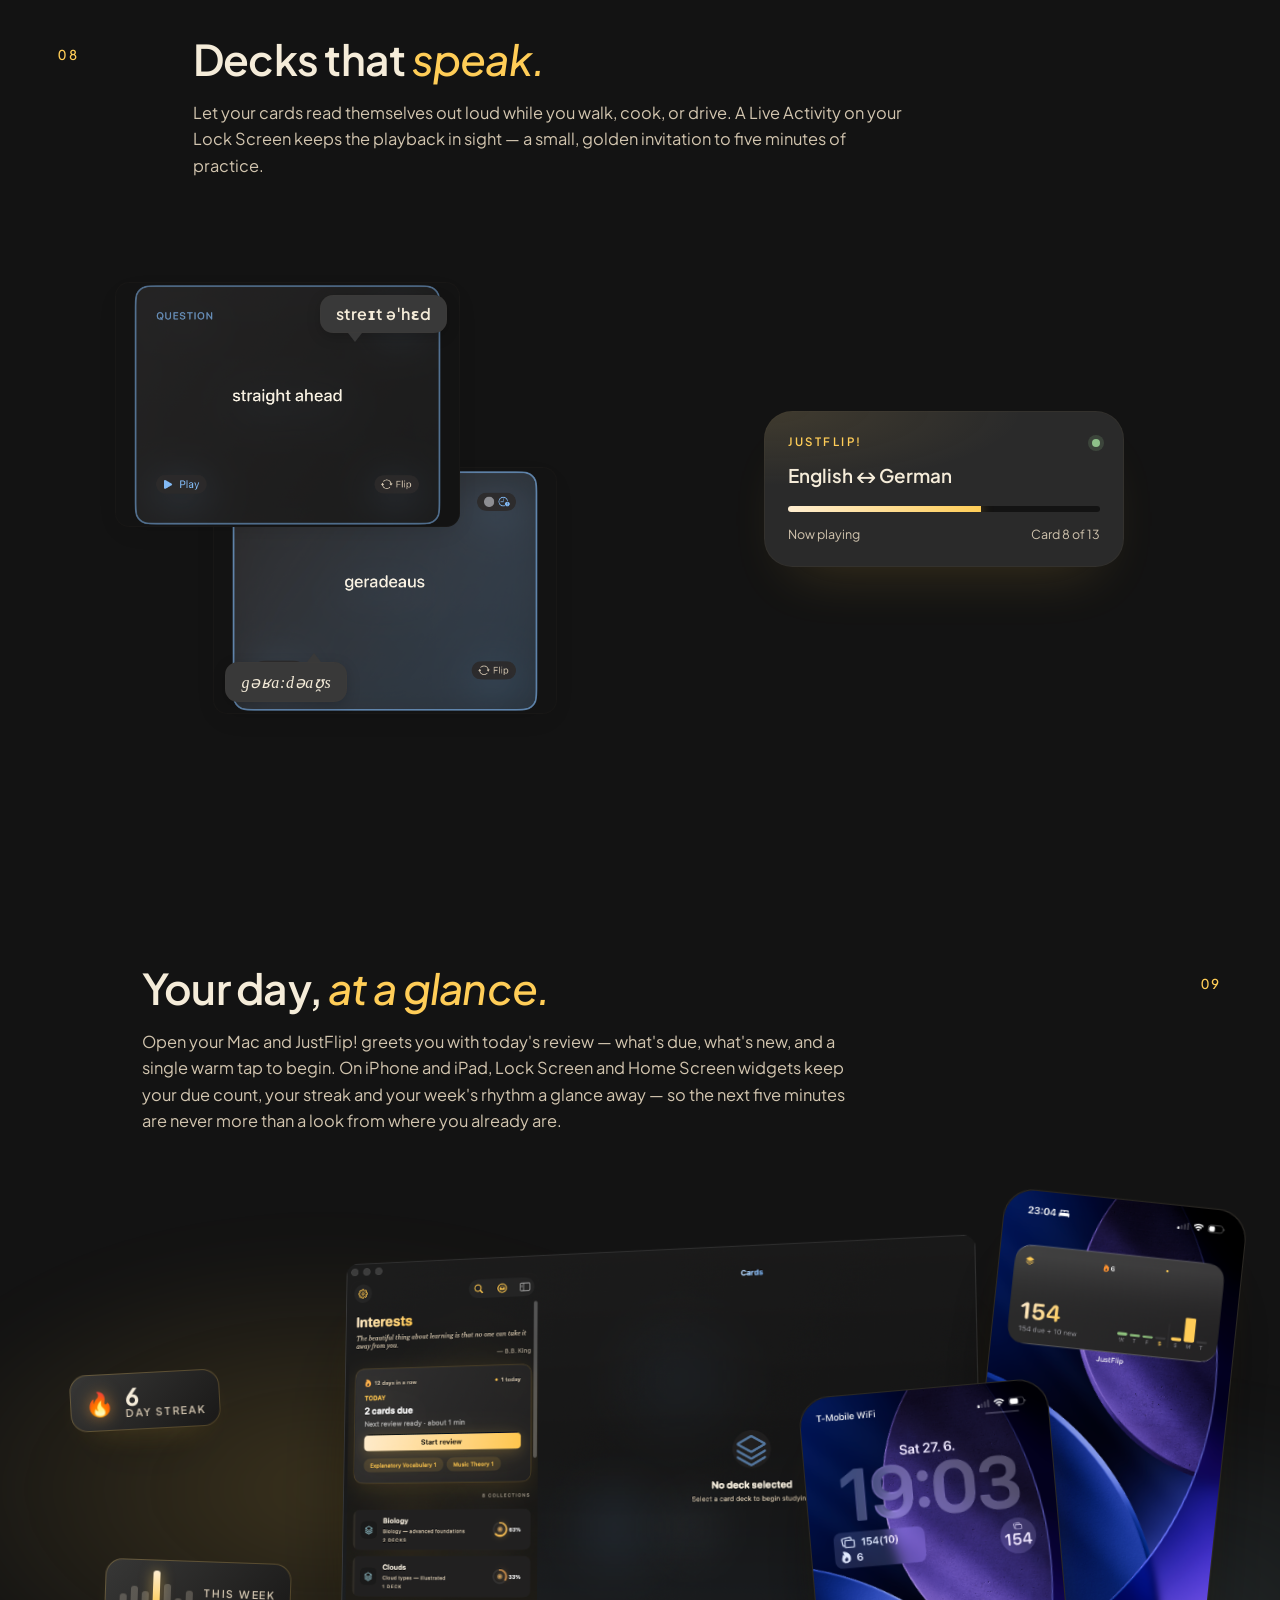
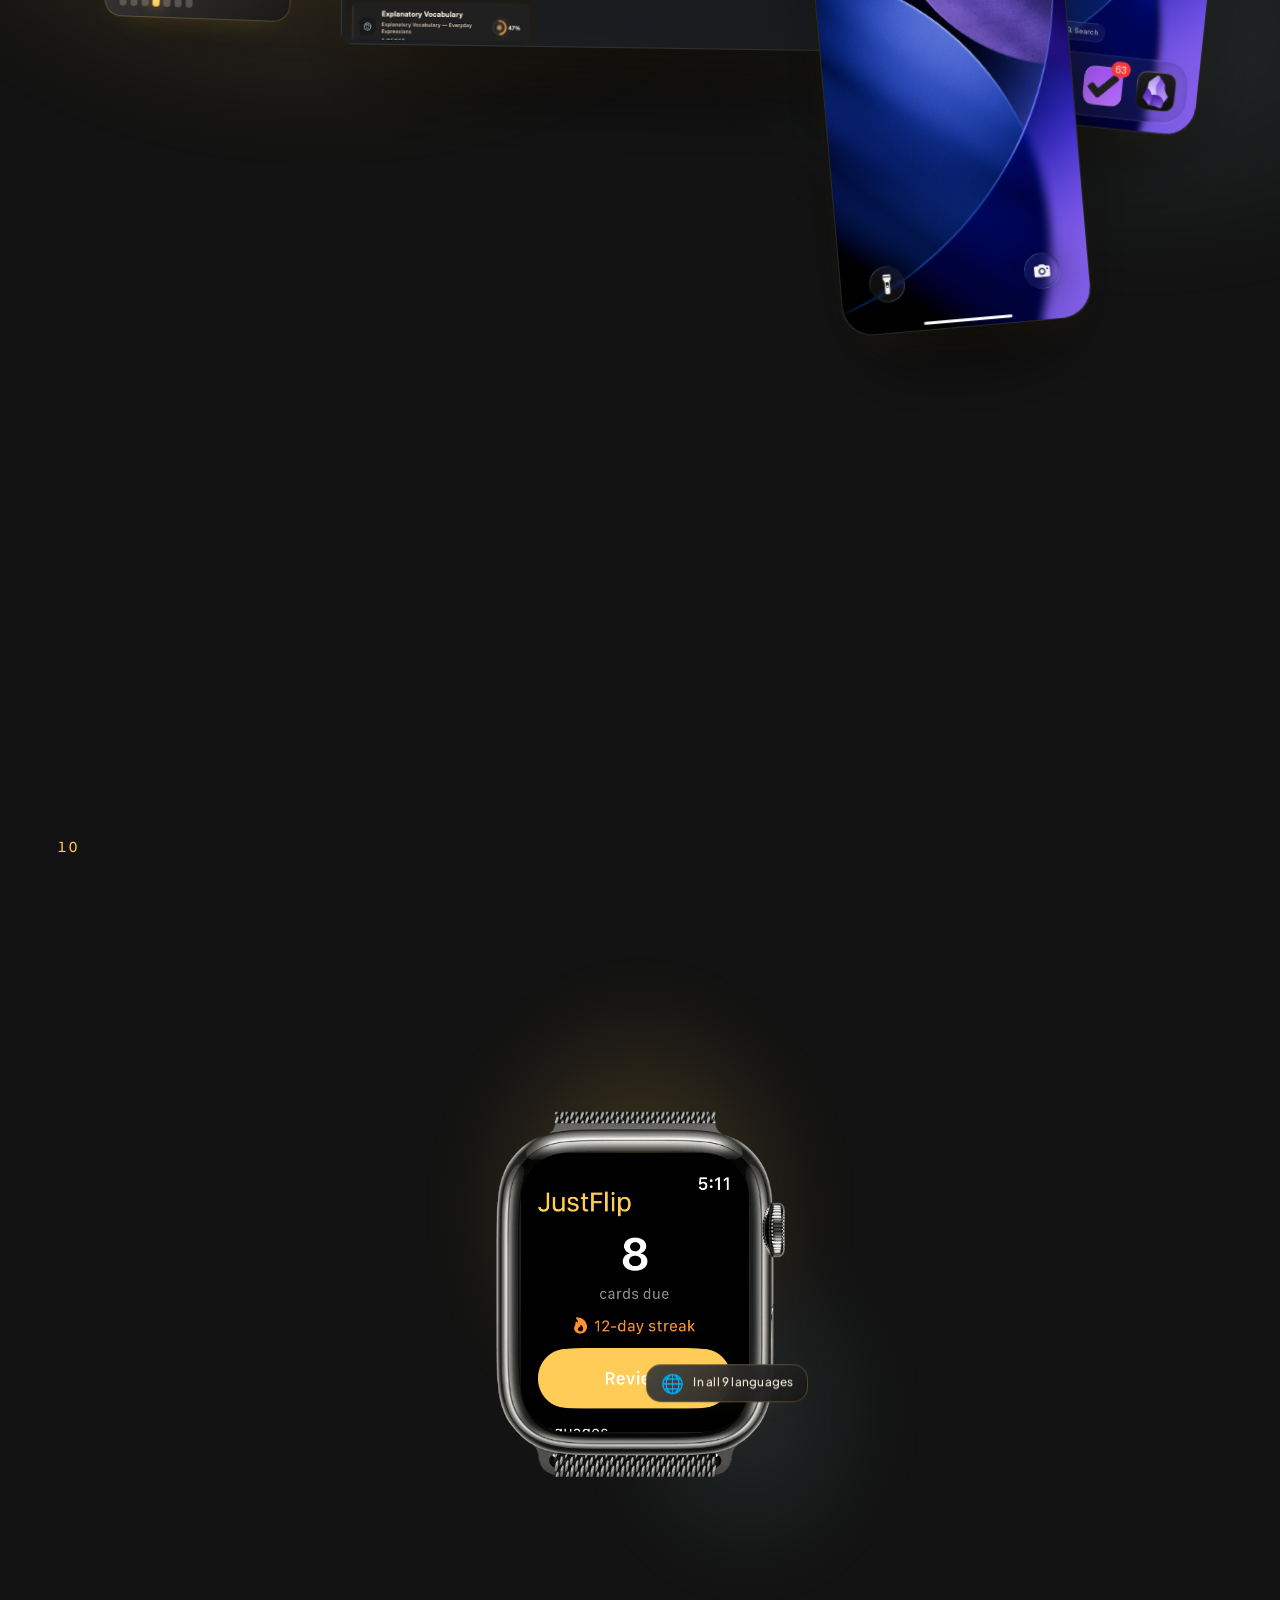
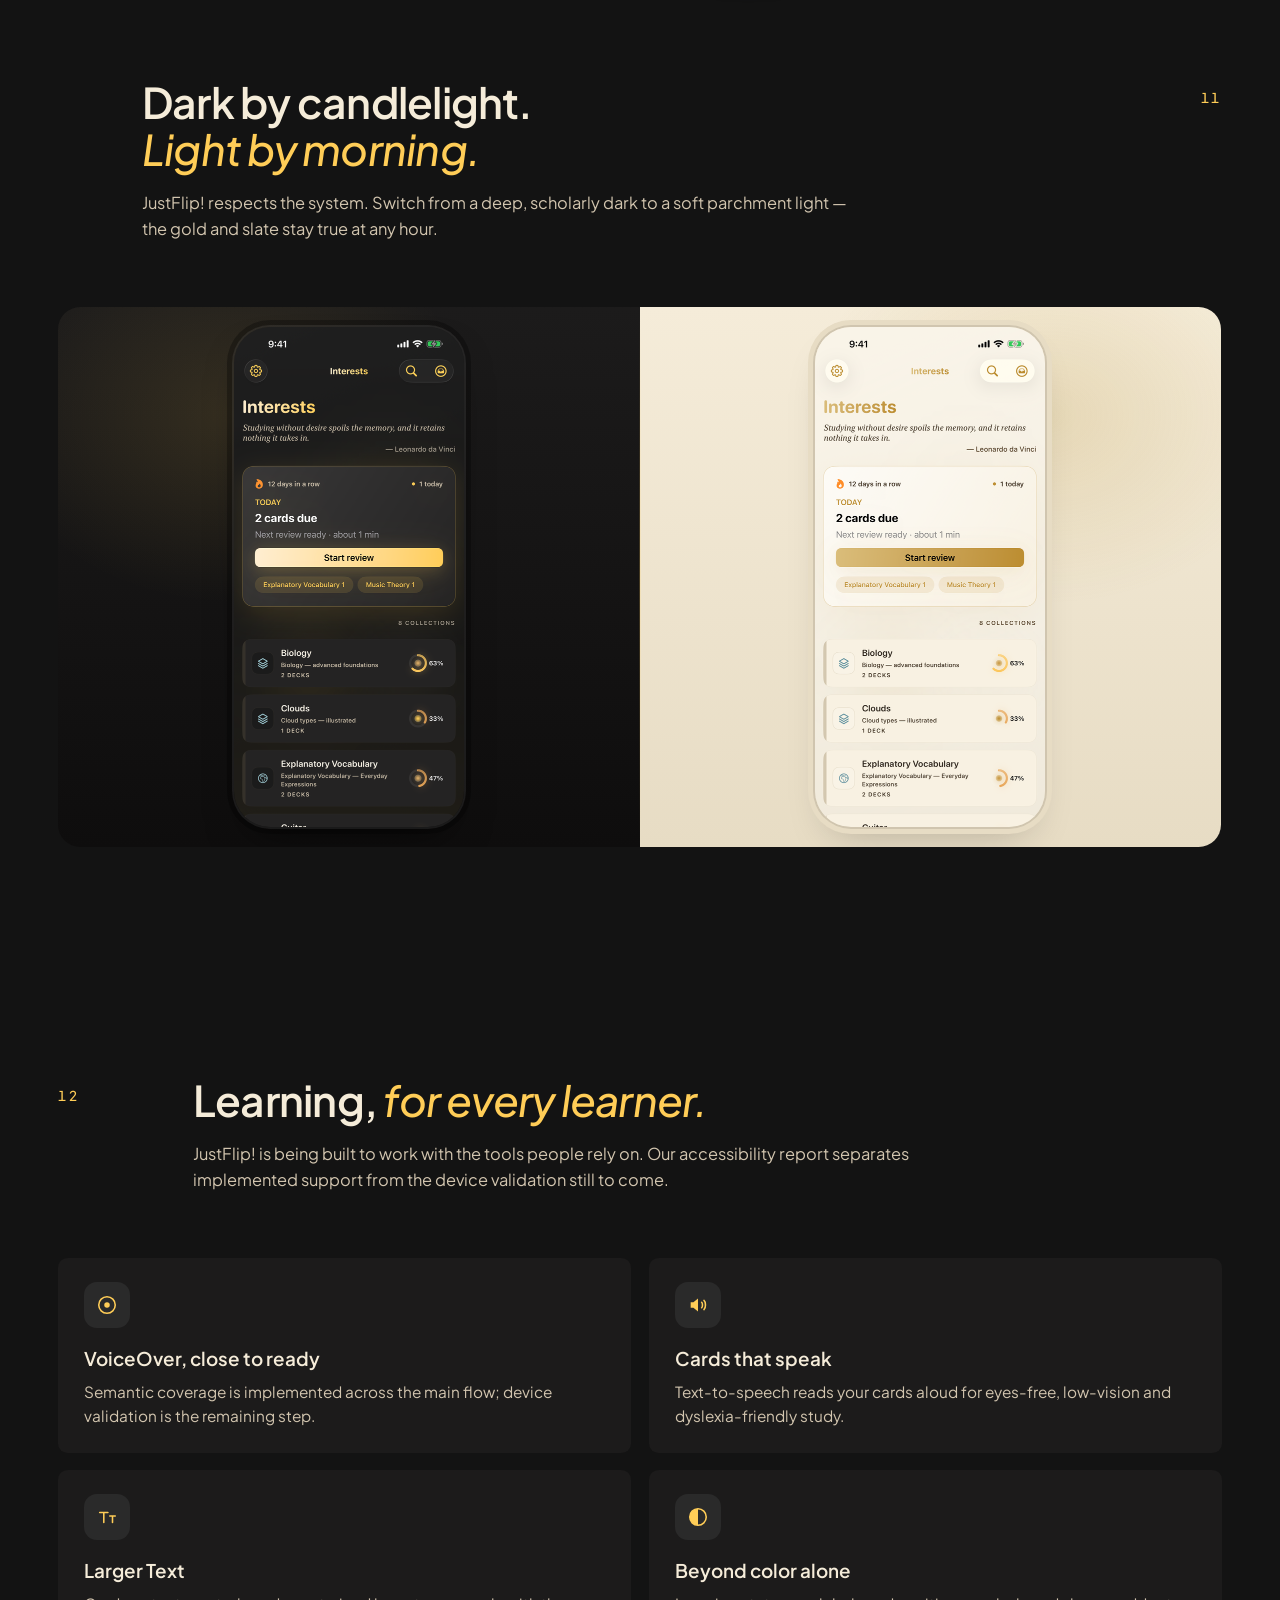
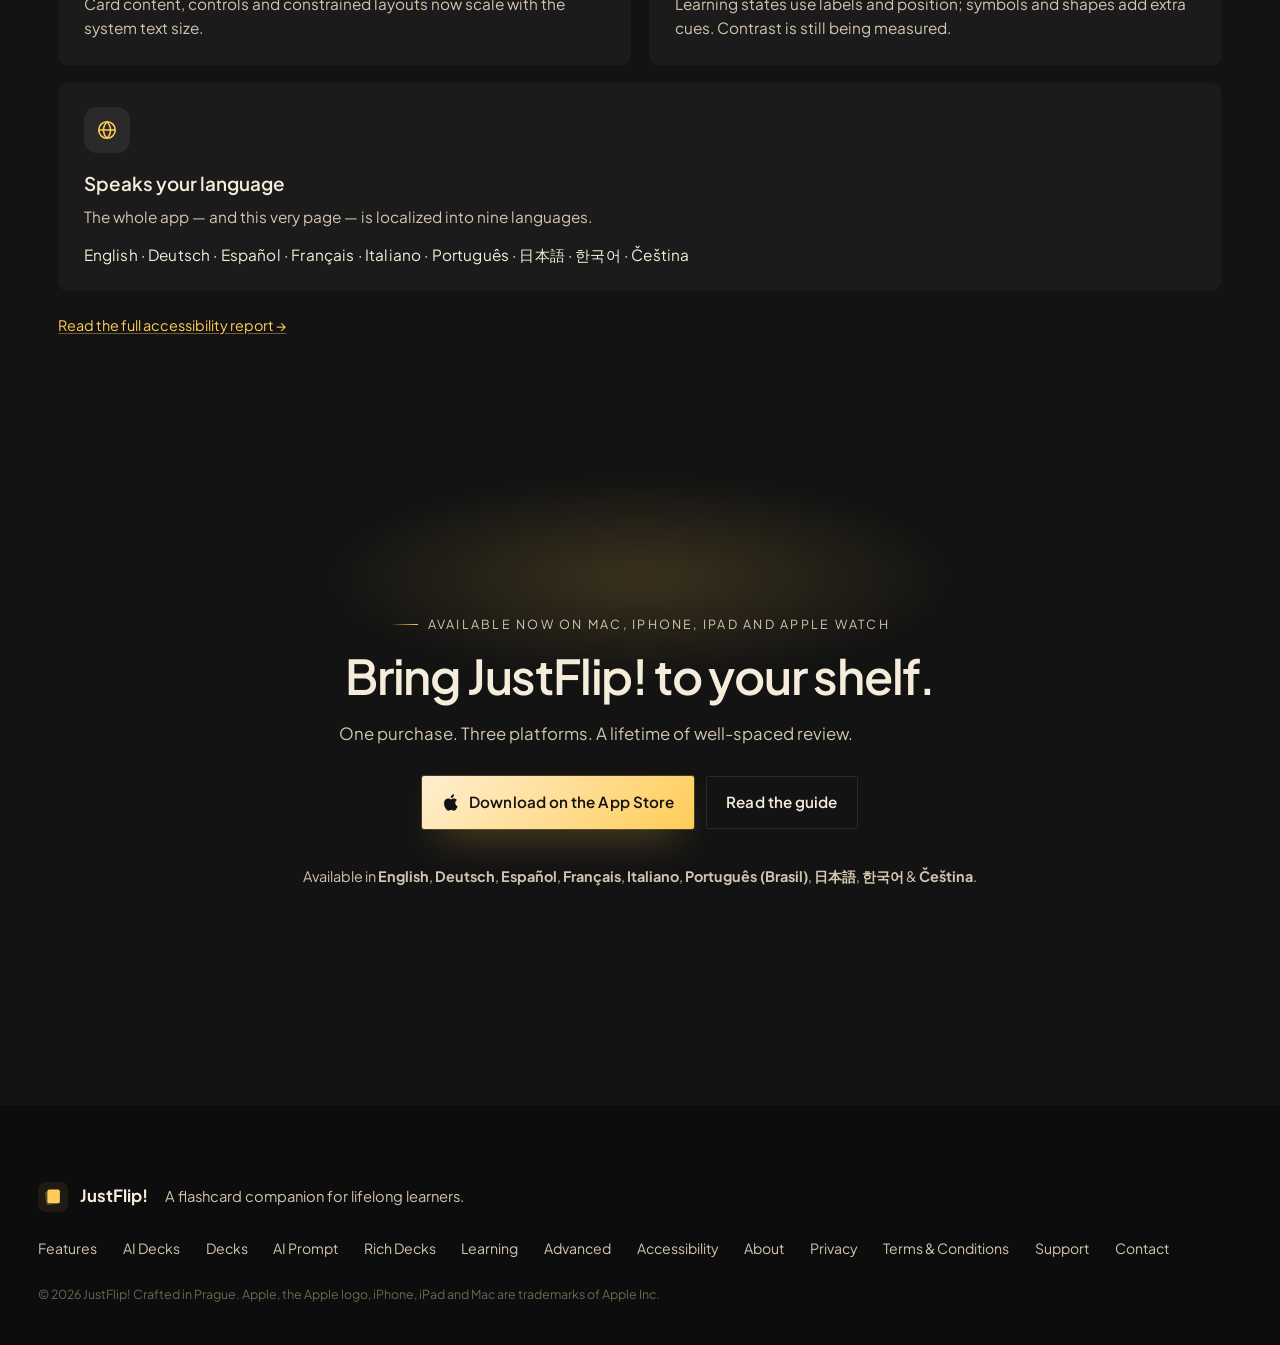
==== commit c1522f81: "feat: decks on web" ====
--- a/index.html
+++ b/index.html
@@ -35,7 +35,7 @@
     <nav class="nav__links" aria-label="Primary">
       <a href="#top" data-i18n="nav.features">Features</a>
       <a href="#ai" data-i18n="nav.aiDecks">AI Decks</a>
-      <a href="decks/">Decks</a>
+      <a href="decks/" data-i18n="nav.decks">Decks</a>
       <a href="ai-prompt.html" data-i18n="nav.aiPrompt">AI Prompt</a>
       <a href="ai-skill.html" data-i18n="nav.richDecks">Rich Decks</a>
       <a href="learning.html" data-i18n="nav.learning">Learning</a>
@@ -808,7 +808,7 @@
       <nav class="footer__nav" aria-label="Footer">
         <a href="#top" data-i18n="footer.features">Features</a>
         <a href="#ai" data-i18n="footer.aiDecks">AI Decks</a>
-        <a href="decks/">Decks</a>
+        <a href="decks/" data-i18n="footer.decks">Decks</a>
         <a href="ai-prompt.html" data-i18n="footer.aiPrompt">AI Prompt</a>
         <a href="ai-skill.html" data-i18n="footer.richDecks">Rich Decks</a>
         <a href="learning.html" data-i18n="footer.learning">Learning</a>
